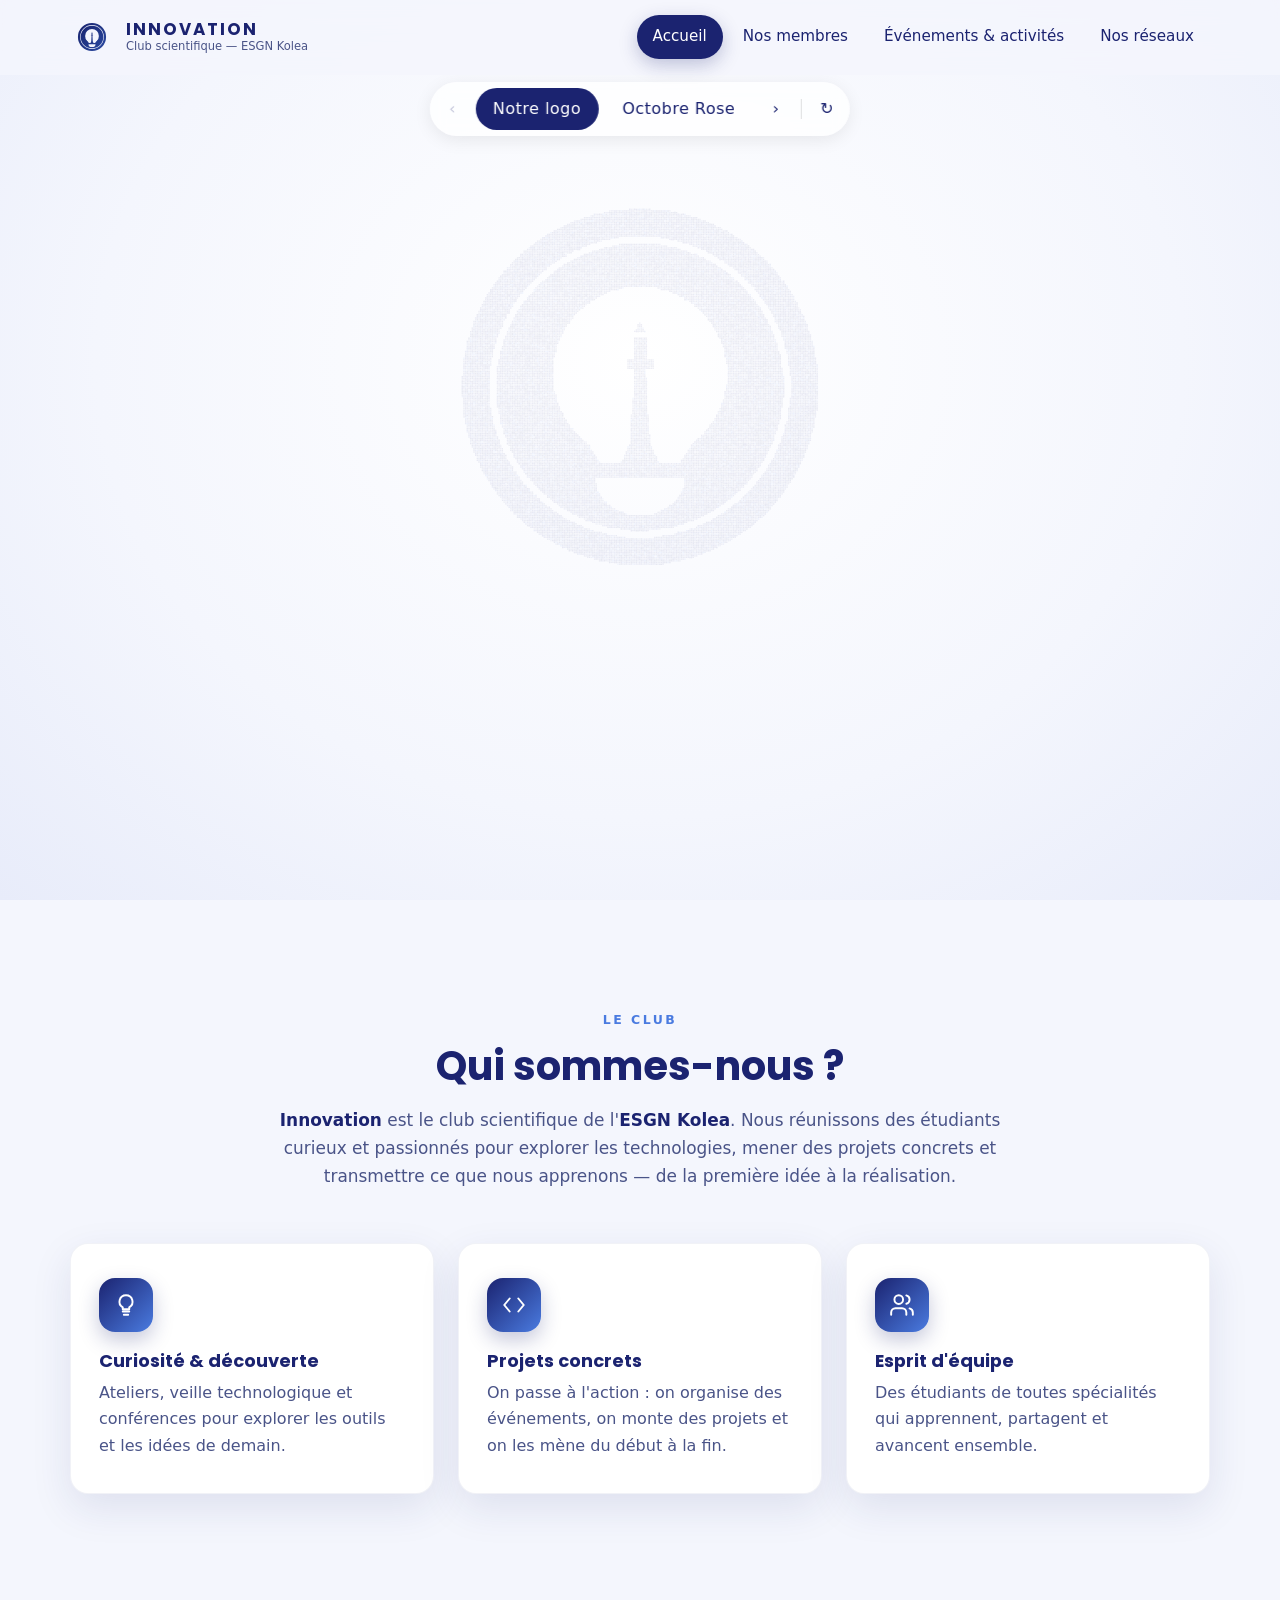
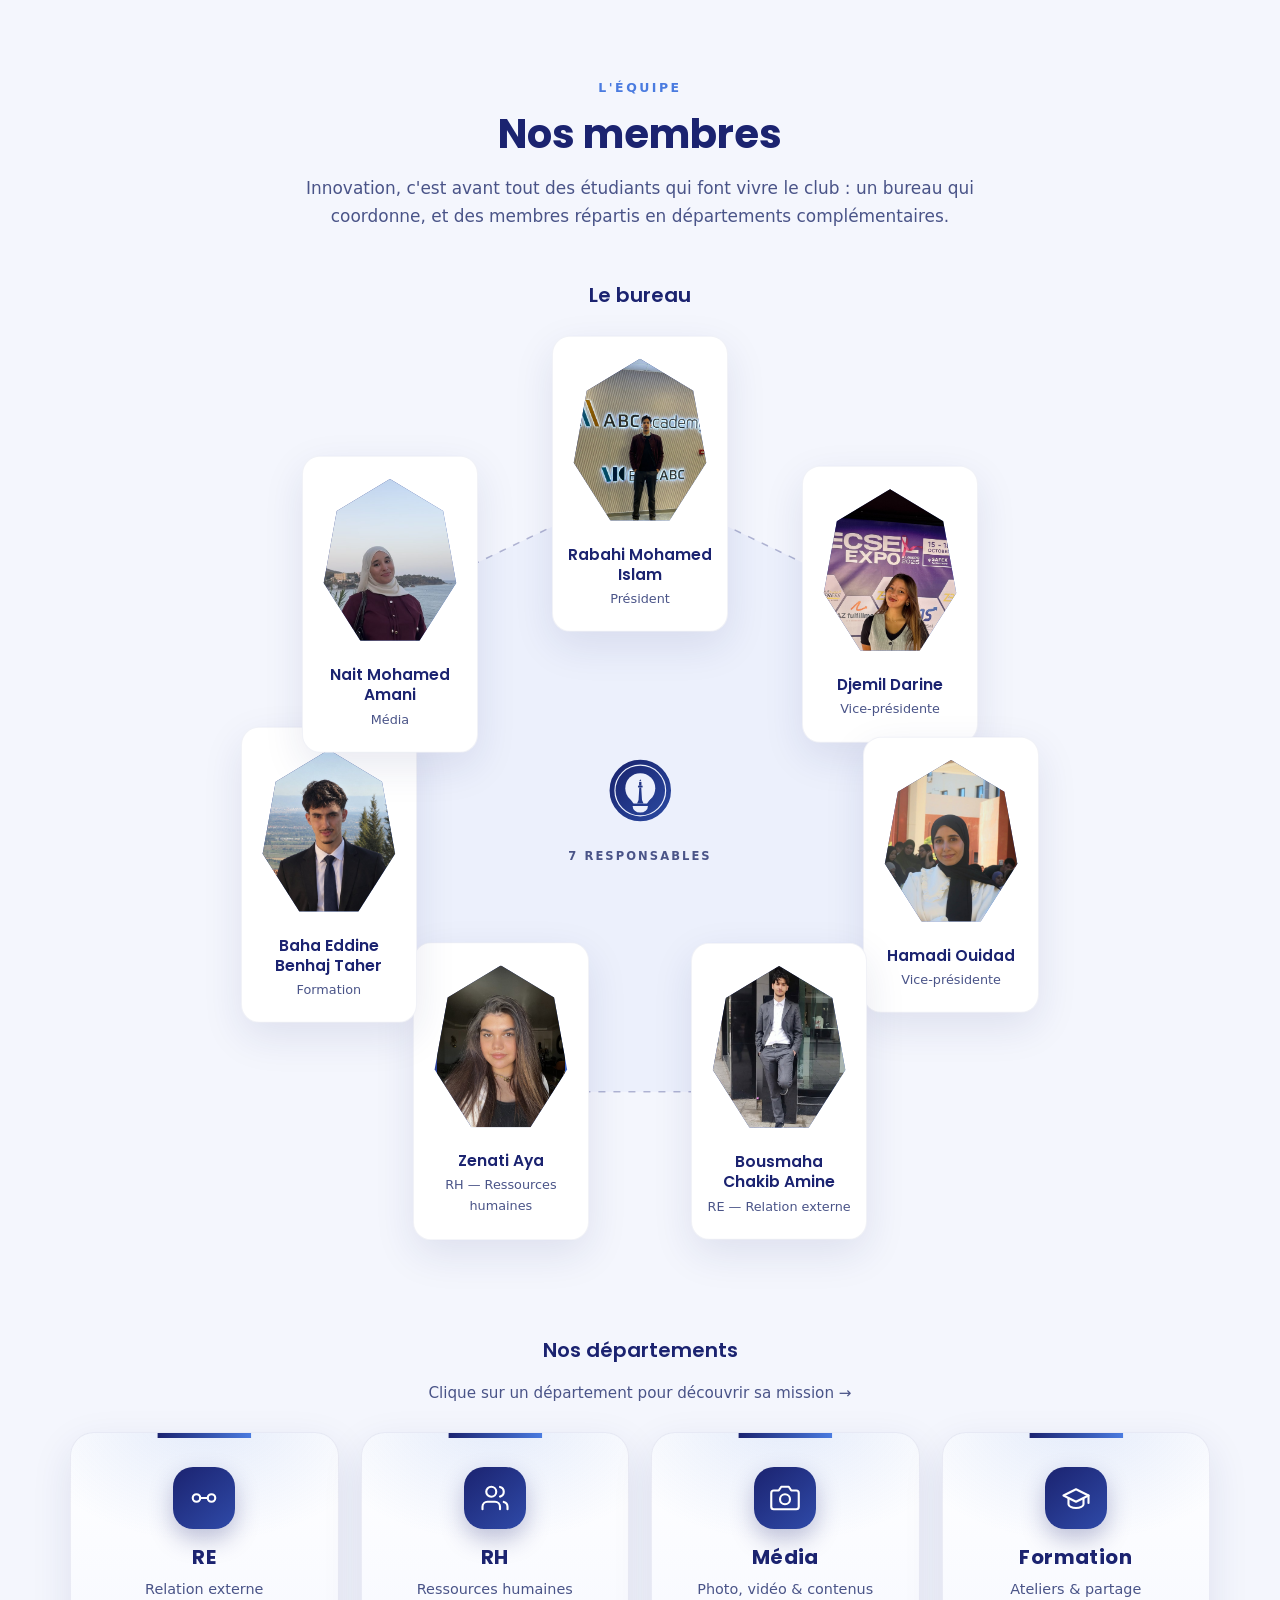
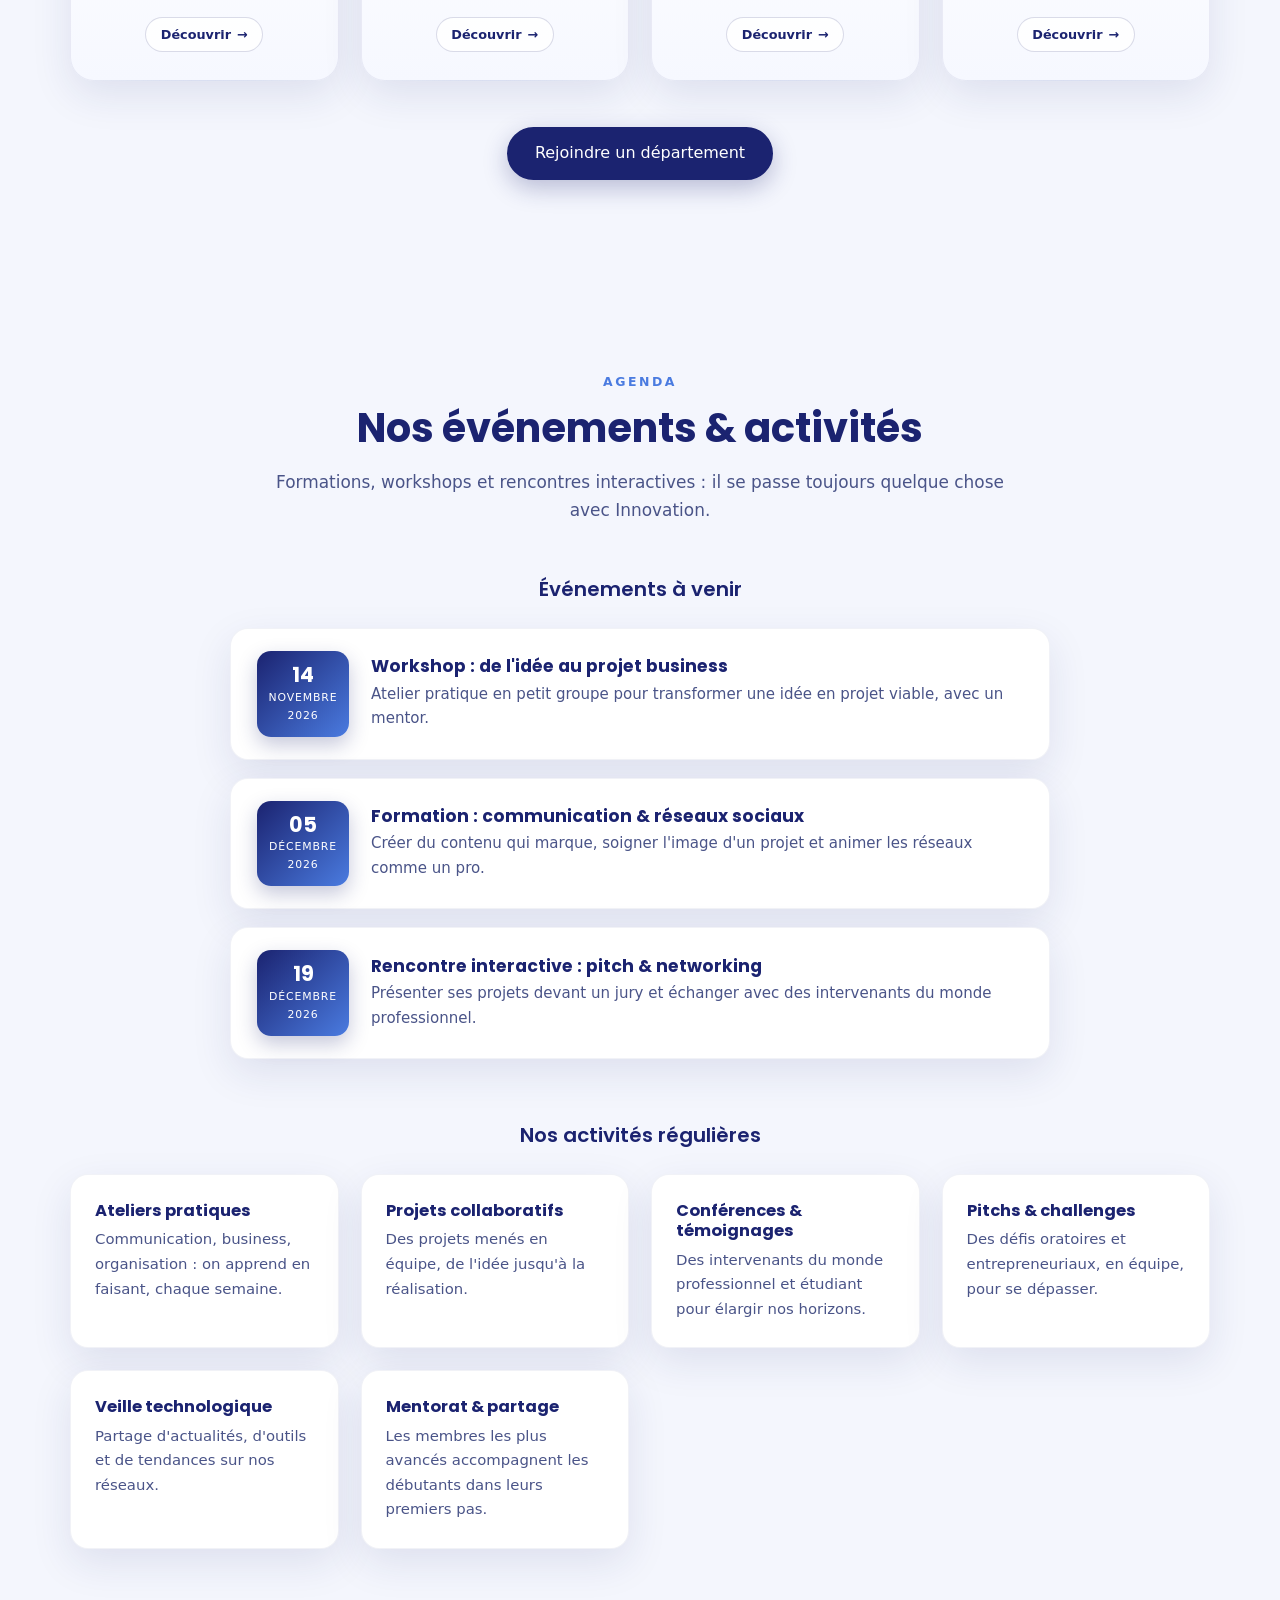
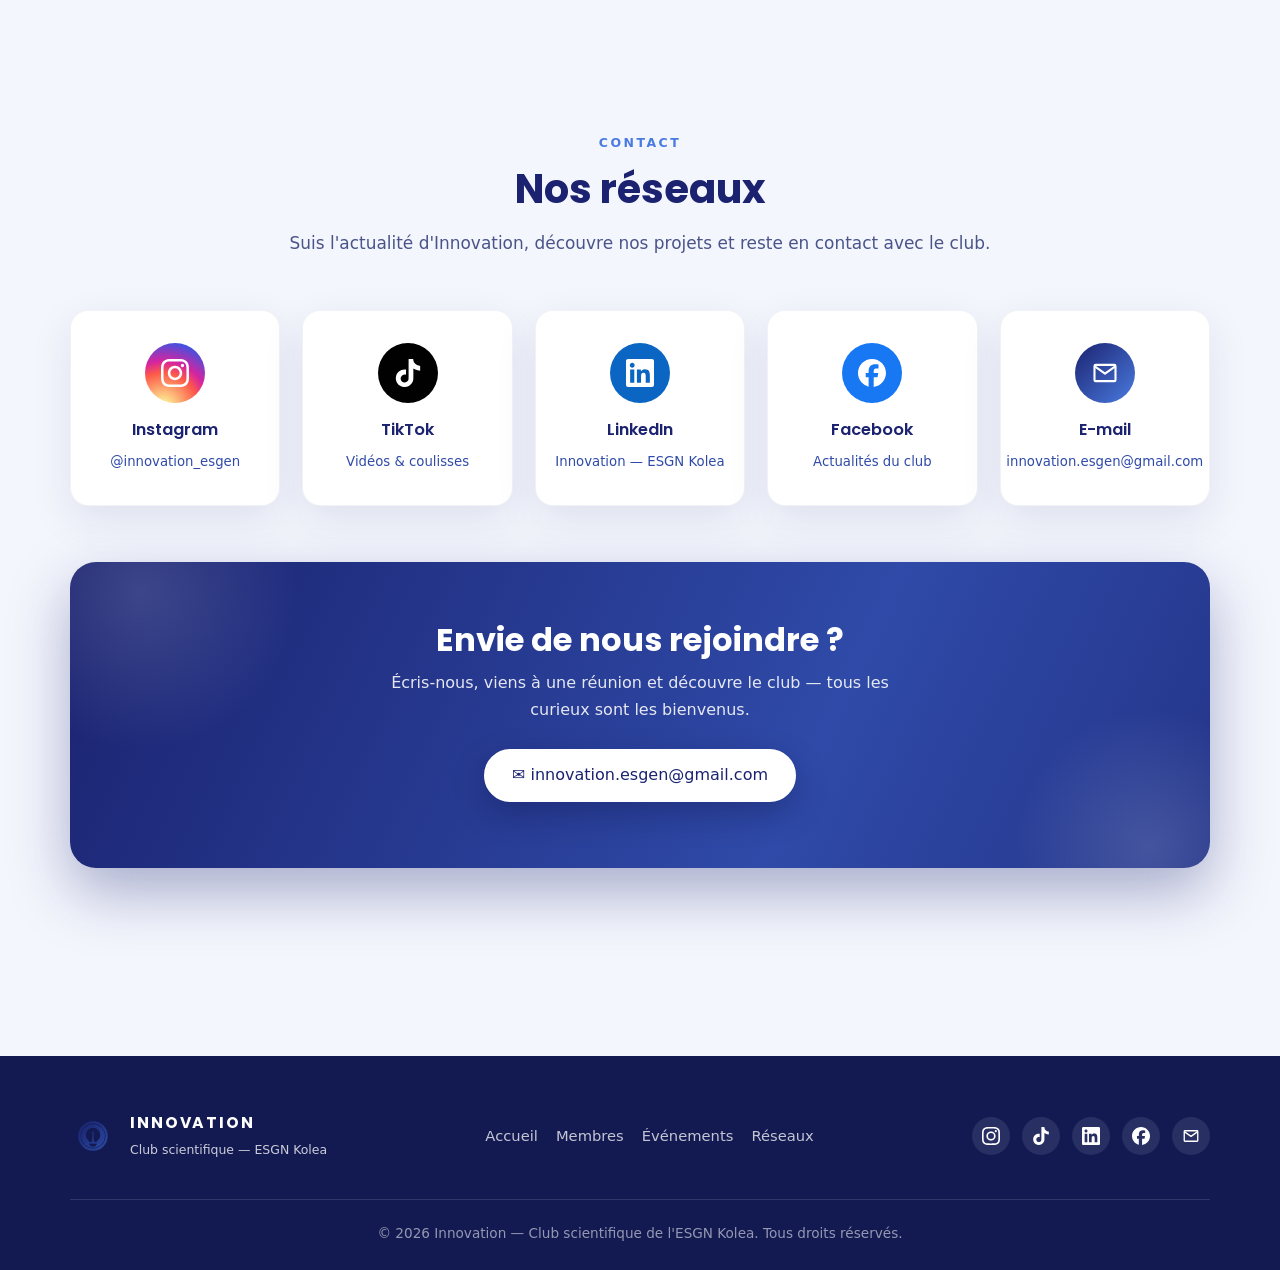
==== index.html @ 4a51b6da "Add per-department galleries with lightbox, redesign dept cards, fix RH/media photo crops and rename" ====
<!DOCTYPE html>
<html lang="fr">
<head>
  <meta charset="utf-8">
  <meta name="viewport" content="width=device-width, initial-scale=1">
  <title>Innovation — Club scientifique de l'ESGN Kolea</title>
  <meta name="description" content="Innovation, le club scientifique de l'ESGN Kolea : nos membres, nos événements, nos activités et tous nos réseaux.">
  <meta name="theme-color" content="#1b2370">
  <meta property="og:title" content="Innovation — Club scientifique de l'ESGN Kolea">
  <meta property="og:description" content="Imaginer, prototyper, innover : rejoins le club scientifique de l'ESGN Kolea.">
  <meta property="og:type" content="website">
  <link rel="icon" type="image/svg+xml" href="favicon.svg">
  <link rel="preconnect" href="https://fonts.googleapis.com">
  <link rel="preconnect" href="https://fonts.gstatic.com" crossorigin>
  <link href="https://fonts.googleapis.com/css2?family=Poppins:wght@500;600;700&display=swap" rel="stylesheet">
  <link rel="stylesheet" href="styles.css">
  <noscript><style>.reveal { opacity: 1 !important; transform: none !important; }</style></noscript>

  <!-- ============================================================
       BANNIÈRE HÉROS — version améliorée (hero-logo-particles (1).html)
       interactive : nom du club, navigation entre les logos,
       scène « Octobre Rose », bouton « Rejoindre le club » → #reseaux
       ============================================================ -->
  <style>
  :root { --accent:#1b2370; --bg:#f4f6fd; }
    * { box-sizing: border-box; margin: 0; }
    html, body { height: 100%; background: var(--bg); font-family: system-ui, -apple-system, "Segoe UI", sans-serif; }
    .hero { position: relative; width: 100%; height: 100vh; min-height: 560px; overflow: hidden; --accent:#1b2370; }
    .hero.rose { --accent:#e0307f; }

    /* Fonds : bleu, puis vague rose qui s'étend depuis le logo */
    .bg { position: absolute; inset: 0; }
    .bg-a { background: radial-gradient(ellipse at 50% 40%, #ffffff 0%, #f4f6fd 60%, #e8ecfa 100%); }
    .bg-b { background: radial-gradient(ellipse at 50% 40%, #ffffff 0%, #fff0f6 55%, #ffd6e8 100%);
            clip-path: circle(0% at 50% 40%); transition: clip-path 1.6s cubic-bezier(.65,0,.35,1) .15s; }
    .hero.rose .bg-b { clip-path: circle(150% at 50% 40%); }

    canvas { position: absolute; inset: 0; width: 100%; height: 100%; cursor: pointer; touch-action: manipulation; z-index: 1; }

    /* Navigation */
    .nav { position: absolute; top: 16px; left: 50%; transform: translateX(-50%); z-index: 3; display: flex; align-items: center; gap: 6px;
           padding: 6px; border-radius: 999px; background: rgba(255,255,255,.72); backdrop-filter: blur(8px);
           box-shadow: 0 4px 18px rgba(0,0,0,.08); white-space: nowrap; }
    .nav button { font: inherit; cursor: pointer; border: 0; background: transparent; color: var(--accent); border-radius: 999px;
                  transition: background .3s, color .3s, opacity .3s, transform .2s; }
    .arrow { width: 34px; height: 34px; font-size: 1.3rem; line-height: 1; }
    .arrow:hover:not(:disabled) { background: rgba(0,0,0,.06); }
    .arrow:disabled { opacity: .25; cursor: default; }
    .tab { padding: .5em 1.1em; font-size: .85rem; letter-spacing: .03em; }
    .tab.active { background: var(--accent); color: #fff; }
    .sep { width: 1px; height: 20px; background: rgba(0,0,0,.12); margin: 0 2px; }

    /* Textes */
    .content { position: absolute; left: 0; right: 0; bottom: 5vh; text-align: center; padding: 0 20px; z-index: 2;
               pointer-events: none; opacity: 0; transform: translateY(14px); transition: opacity 1s ease, transform 1s ease; }
    .content.show { opacity: 1; transform: none; }
    .content.show .actions { pointer-events: auto; }
    h1 { color: var(--accent); font-size: clamp(1.4rem, 3.4vw, 2.6rem); letter-spacing: .14em; text-transform: uppercase; }
    .content p { color: #4a5488; margin-top: .5em; font-size: clamp(.9rem, 1.4vw, 1.1rem); }
    .actions { margin-top: 1.2em; display: flex; gap: 12px; justify-content: center; flex-wrap: wrap; }
    .btn { font: inherit; cursor: pointer; border-radius: 999px; padding: .7em 1.6em; border: 2px solid var(--accent); transition: .2s; }
    .primary { background: var(--accent); color: #fff; box-shadow: 0 6px 20px rgba(27,35,112,.25); }
    .primary:hover { background: #2f4aa8; border-color: #2f4aa8; transform: translateY(-1px); }

    /* Mots « Octobre Rose » : chaque lettre monte, ligne après ligne */
    .words { position: absolute; left: 0; right: 0; bottom: 5vh; z-index: 2; text-align: center; pointer-events: none; }
    .line { overflow: hidden; padding: .04em .1em .14em; font-weight: 800; text-transform: uppercase; letter-spacing: .08em;
            line-height: 1.1; font-size: clamp(1.25rem, 3.6vw, 2.3rem); }
    .l0 { color: #f0509a; } .l1 { color: #e0307f; }
    .l2 { color: #b81e68; font-size: clamp(1.5rem, 4.6vw, 3rem); }
    .ch { display: inline-block; opacity: 0; transform: translateY(120%) rotate(10deg); will-change: transform; }
    .line.on .ch { animation: rise .85s cubic-bezier(.2,.9,.25,1) forwards; animation-delay: calc(var(--i) * 42ms); }
    @keyframes rise { 0% { opacity: 0; transform: translateY(120%) rotate(10deg); }
                      60% { opacity: 1; }
                      100% { opacity: 1; transform: none; } }
  </style>
</head>
<body>

  <!-- ===== Symbole du logo du club (anneau + ampoule), réutilisé dans tout le site ===== -->
  <svg class="svg-defs" aria-hidden="true" focusable="false">
    <defs>
      <linearGradient id="innovGrad" x1="60" y1="60" x2="440" y2="440" gradientUnits="userSpaceOnUse">
        <stop offset="0" stop-color="#161d66"/>
        <stop offset="1" stop-color="#2d4fa8"/>
      </linearGradient>
      <mask id="innovBulbMask">
        <rect x="0" y="0" width="500" height="500" fill="#fff"/>
        <circle cx="250" cy="238" r="78" fill="#000"/>
        <path d="M180 265 L320 265 L284 320 L216 320 Z" fill="#000"/>
        <path d="M290 331 A40 34 0 0 1 210 331 Z" fill="#000"/>
      </mask>
      <symbol id="innovLogo" viewBox="0 0 500 500">
        <circle cx="250" cy="250" r="147.5" fill="none" stroke="url(#innovGrad)" stroke-width="25"/>
        <circle cx="250" cy="250" r="129" fill="url(#innovGrad)" mask="url(#innovBulbMask)"/>
        <g fill="url(#innovGrad)">
          <path d="M250 191 L245 201 L255 201 Z"/>
          <rect x="244" y="205" width="12" height="20"/>
          <rect x="238" y="225" width="24" height="9"/>
          <path d="M245 234 L255 234 L259 300 L267 318 L233 318 L241 300 Z"/>
          <rect x="208" y="318" width="84" height="12"/>
        </g>
      </symbol>
    </defs>
  </svg>

  <!-- ===== En-tête fixe ===== -->
  <header class="site-header">
    <div class="container header-inner">
      <a class="brand" href="#hero">
        <svg class="brand-logo" viewBox="0 0 500 500" role="img" aria-label="Logo Innovation"><use href="#innovLogo"></use></svg>
        <span class="brand-text">
          <span class="brand-name">Innovation</span>
          <span class="brand-sub">Club scientifique — ESGN Kolea</span>
        </span>
      </a>

      <button class="nav-toggle" type="button" aria-label="Ouvrir le menu" aria-expanded="false" aria-controls="site-nav">
        <span class="nav-toggle-bar"></span>
        <span class="nav-toggle-bar"></span>
        <span class="nav-toggle-bar"></span>
      </button>

      <nav class="site-nav" id="site-nav" aria-label="Navigation principale">
        <ul class="nav-list">
          <li><a class="nav-link active" href="#hero">Accueil</a></li>
          <li><a class="nav-link" href="#membres">Nos membres</a></li>
          <li><a class="nav-link" href="#evenements">Événements &amp; activités</a></li>
          <li><a class="nav-link" href="#reseaux">Nos réseaux</a></li>
        </ul>
      </nav>
    </div>
  </header>

  <main>

    <!-- ============================================================
         BANNIÈRE HÉROS — fichier épinglé conservé tel quel
         ============================================================ -->
    <section class="hero" id="hero">
      <div class="bg bg-a"></div>
      <div class="bg bg-b"></div>
      <canvas id="c"></canvas>

      <nav class="nav">
        <button class="arrow" id="prev" aria-label="Précédent" disabled>‹</button>
        <button class="tab active" data-i="0">Notre logo</button>
        <button class="tab" data-i="1">Octobre Rose</button>
        <button class="arrow" id="next" aria-label="Suivant">›</button>
        <span class="sep"></span>
        <button class="arrow" id="replay" aria-label="Rejouer" title="Rejouer">↻</button>
      </nav>

      <!-- Logo du club : avant le dévoilement -->
      <div class="content" id="pre">
        <p>Survole et clique sur les particules… puis révèle ce qu'elles cachent.</p>
        <div class="actions"><button class="btn primary" id="reveal">✦ Dévoiler le logo</button></div>
      </div>

      <!-- Logo du club : après le dévoilement -->
      <div class="content" id="post">
        <h1>Innovation</h1>
        <p>Le club scientifique de l'ESGN Kolea — imaginer, prototyper, innover.</p>
        <div class="actions"><a class="btn primary" href="#apropos">Découvrez-nous</a></div>
      </div>

      <!-- Octobre Rose -->
      <div class="words" id="words" aria-live="polite"></div>
    </section>

    <!-- ===== PRÉSENTATION ===== -->
    <section id="apropos" class="section about">
      <div class="container">
        <div class="section-head">
          <p class="eyebrow reveal">Le club</p>
          <h2 class="section-title reveal">Qui sommes-nous&nbsp;?</h2>
          <p class="section-lead reveal">
            <strong>Innovation</strong> est le club scientifique de l'<strong>ESGN Kolea</strong>. Nous réunissons
            des étudiants curieux et passionnés pour explorer les technologies, mener des projets concrets et
            transmettre ce que nous apprenons — de la première idée à la réalisation.
          </p>
        </div>

        <div class="values-grid">
          <article class="value-card reveal">
            <span class="value-icon" aria-hidden="true">
              <svg viewBox="0 0 24 24"><path d="M9 18h6M10 21h4M12 3a6 6 0 0 0-3 11.2V16h6v-1.8A6 6 0 0 0 12 3Z"/></svg>
            </span>
            <h3>Curiosité &amp; découverte</h3>
            <p>Ateliers, veille technologique et conférences pour explorer les outils et les idées de demain.</p>
          </article>

          <article class="value-card reveal">
            <span class="value-icon" aria-hidden="true">
              <svg viewBox="0 0 24 24"><path d="m8 6-5 6 5 6M16 6l5 6-5 6"/></svg>
            </span>
            <h3>Projets concrets</h3>
            <p>On passe à l'action : on organise des événements, on monte des projets et on les mène du début à la fin.</p>
          </article>

          <article class="value-card reveal">
            <span class="value-icon" aria-hidden="true">
              <svg viewBox="0 0 24 24"><path d="M16 21v-2a4 4 0 0 0-4-4H6a4 4 0 0 0-4 4v2"/><circle cx="9" cy="7" r="4"/><path d="M22 21v-2a4 4 0 0 0-3-3.87M16 3.13a4 4 0 0 1 0 7.75"/></svg>
            </span>
            <h3>Esprit d'équipe</h3>
            <p>Des étudiants de toutes spécialités qui apprennent, partagent et avancent ensemble.</p>
          </article>
        </div>
      </div>
    </section>

    <!-- ===== NOS MEMBRES ===== -->
    <section id="membres" class="section members">
      <div class="container">
        <div class="section-head">
          <p class="eyebrow reveal">L'équipe</p>
          <h2 class="section-title reveal">Nos membres</h2>
          <p class="section-lead reveal">
            Innovation, c'est avant tout des étudiants qui font vivre le club : un bureau qui coordonne,
            et des membres répartis en départements complémentaires.
          </p>
        </div>

        <h3 class="sub-title reveal">Le bureau</h3>
<div class="bureau-ring reveal">
          <svg class="bureau-lines" viewBox="0 0 100 100" preserveAspectRatio="none" aria-hidden="true">
            <polygon points="50,16 76.6,28.8 83.1,57.6 64.8,80.6 35.2,80.6 16.9,57.6 23.4,28.8"></polygon>
          </svg>
          <div class="bureau-center" aria-hidden="true">
            <svg class="bureau-logo" viewBox="0 0 500 500"><use href="#innovLogo"></use></svg>
            <span>7 responsables</span>
          </div>
<article class="member-card reveal at-vertex" data-member="president" style="--x:0%;--y:-34%">
            <span class="member-photo" aria-hidden="true">
              <img src="photos/president.jpg" alt="" onerror="this.remove()">?
            </span>
            <span class="member-name">Rabahi Mohamed Islam</span>
            <span class="member-role">Président</span>
          </article>
<article class="member-card reveal at-vertex" data-member="vp1" style="--x:26.6%;--y:-21.2%">
            <span class="member-photo" aria-hidden="true">
              <img src="photos/vice-presidente-1.jpg" alt="" onerror="this.remove()">?
            </span>
            <span class="member-name">Djemil Darine</span>
            <span class="member-role">Vice-présidente</span>
          </article>
<article class="member-card reveal at-vertex" data-member="vp2" style="--x:33.1%;--y:7.6%">
            <span class="member-photo" aria-hidden="true">
              <img src="photos/vice-presidente-2.jpg" alt="" onerror="this.remove()">?
            </span>
            <span class="member-name">Hamadi Ouidad</span>
            <span class="member-role">Vice-présidente</span>
          </article>
<article class="member-card reveal at-vertex" data-member="re" style="--x:14.8%;--y:30.6%">
            <span class="member-photo" aria-hidden="true">
              <img src="photos/re.jpg" alt="" onerror="this.remove()">?
            </span>
            <span class="member-name">Bousmaha Chakib Amine</span>
            <span class="member-role">RE — Relation externe</span>
          </article>
<article class="member-card reveal at-vertex" data-member="rh" style="--x:-14.8%;--y:30.6%">
            <span class="member-photo" aria-hidden="true">
              <img src="photos/rh.jpg" alt="" onerror="this.remove()">?
            </span>
            <span class="member-name">Zenati Aya</span>
            <span class="member-role">RH — Ressources humaines</span>
          </article>
<article class="member-card reveal at-vertex" data-member="formation" style="--x:-33.1%;--y:7.6%">
            <span class="member-photo" aria-hidden="true">
              <img src="photos/formation.jpg" alt="" onerror="this.remove()">?
            </span>
            <span class="member-name">Baha Eddine Benhaj Taher</span>
            <span class="member-role">Formation</span>
          </article>
<article class="member-card reveal at-vertex" data-member="media" style="--x:-26.6%;--y:-21.2%">
            <span class="member-photo" aria-hidden="true">
              <img src="photos/media.jpg" alt="" onerror="this.remove()">?
            </span>
            <span class="member-name">Nait Mohamed Amani</span>
            <span class="member-role">Média</span>
          </article>
        </div>

        <h3 class="sub-title sub-title-spaced reveal">Nos départements</h3>
        <p class="dept-hint reveal">Clique sur un département pour découvrir sa mission →</p>
        <div class="dept-grid">
          <button type="button" class="dept-card reveal" data-dept="re" aria-haspopup="dialog">
            <span class="dept-icon" aria-hidden="true">
              <svg viewBox="0 0 24 24"><circle cx="6" cy="12" r="3"/><circle cx="18" cy="12" r="3"/><path d="M9 12h6"/></svg>
            </span>
            <span class="dept-name">RE</span>
            <span class="dept-sub">Relation externe</span>
            <span class="dept-more">Découvrir <span class="dept-arrow">→</span></span>
          </button>
          <button type="button" class="dept-card reveal" data-dept="rh" aria-haspopup="dialog">
            <span class="dept-icon" aria-hidden="true">
              <svg viewBox="0 0 24 24"><path d="M16 21v-2a4 4 0 0 0-4-4H6a4 4 0 0 0-4 4v2"/><circle cx="9" cy="7" r="4"/><path d="M22 21v-2a4 4 0 0 0-3-3.87M16 3.13a4 4 0 0 1 0 7.75"/></svg>
            </span>
            <span class="dept-name">RH</span>
            <span class="dept-sub">Ressources humaines</span>
            <span class="dept-more">Découvrir <span class="dept-arrow">→</span></span>
          </button>
          <button type="button" class="dept-card reveal" data-dept="media" aria-haspopup="dialog">
            <span class="dept-icon" aria-hidden="true">
              <svg viewBox="0 0 24 24"><path d="M23 19a2 2 0 0 1-2 2H3a2 2 0 0 1-2-2V8a2 2 0 0 1 2-2h4l2-3h6l2 3h4a2 2 0 0 1 2 2z"/><circle cx="12" cy="13" r="4"/></svg>
            </span>
            <span class="dept-name">Média</span>
            <span class="dept-sub">Photo, vidéo &amp; contenus</span>
            <span class="dept-more">Découvrir <span class="dept-arrow">→</span></span>
          </button>
          <button type="button" class="dept-card reveal" data-dept="formation" aria-haspopup="dialog">
            <span class="dept-icon" aria-hidden="true">
              <svg viewBox="0 0 24 24"><path d="M22 10 12 5 2 10l10 5 10-5Z"/><path d="M6 12.5V17c0 1.7 2.7 3 6 3s6-1.3 6-3v-4.5"/><path d="M22 10v6"/></svg>
            </span>
            <span class="dept-name">Formation</span>
            <span class="dept-sub">Ateliers &amp; partage</span>
            <span class="dept-more">Découvrir <span class="dept-arrow">→</span></span>
          </button>
        </div>

        <div class="section-cta reveal">
          <a class="btn" href="#reseaux">Rejoindre un département</a>
        </div>
      </div>
    </section>

    <!-- ===== NOS ÉVÉNEMENTS & ACTIVITÉS ===== -->
    <section id="evenements" class="section events">
      <div class="container">
        <div class="section-head">
          <p class="eyebrow reveal">Agenda</p>
          <h2 class="section-title reveal">Nos événements &amp; activités</h2>
          <p class="section-lead reveal">
            Formations, workshops et rencontres interactives : il se passe toujours quelque chose avec Innovation.
          </p>
        </div>

        <h3 class="sub-title reveal">Événements à venir</h3>
        <div class="events-list">
          <article class="event-card reveal">
            <span class="event-date" aria-hidden="true">
              <span class="day">14</span>
              <span class="month">Novembre 2026</span>
            </span>
            <div class="event-body">
              <h4>Workshop : de l'idée au projet business</h4>
              <p>Atelier pratique en petit groupe pour transformer une idée en projet viable, avec un mentor.</p>
            </div>
          </article>

          <article class="event-card reveal">
            <span class="event-date" aria-hidden="true">
              <span class="day">05</span>
              <span class="month">Décembre 2026</span>
            </span>
            <div class="event-body">
              <h4>Formation : communication &amp; réseaux sociaux</h4>
              <p>Créer du contenu qui marque, soigner l'image d'un projet et animer les réseaux comme un pro.</p>
            </div>
          </article>

          <article class="event-card reveal">
            <span class="event-date" aria-hidden="true">
              <span class="day">19</span>
              <span class="month">Décembre 2026</span>
            </span>
            <div class="event-body">
              <h4>Rencontre interactive : pitch &amp; networking</h4>
              <p>Présenter ses projets devant un jury et échanger avec des intervenants du monde professionnel.</p>
            </div>
          </article>
        </div>

        <h3 class="sub-title sub-title-spaced reveal">Nos activités régulières</h3>
        <div class="activities-grid">
          <article class="activity-card reveal">
            <h4>Ateliers pratiques</h4>
            <p>Communication, business, organisation : on apprend en faisant, chaque semaine.</p>
          </article>
          <article class="activity-card reveal">
            <h4>Projets collaboratifs</h4>
            <p>Des projets menés en équipe, de l'idée jusqu'à la réalisation.</p>
          </article>
          <article class="activity-card reveal">
            <h4>Conférences &amp; témoignages</h4>
            <p>Des intervenants du monde professionnel et étudiant pour élargir nos horizons.</p>
          </article>
          <article class="activity-card reveal">
            <h4>Pitchs &amp; challenges</h4>
            <p>Des défis oratoires et entrepreneuriaux, en équipe, pour se dépasser.</p>
          </article>
          <article class="activity-card reveal">
            <h4>Veille technologique</h4>
            <p>Partage d'actualités, d'outils et de tendances sur nos réseaux.</p>
          </article>
          <article class="activity-card reveal">
            <h4>Mentorat &amp; partage</h4>
            <p>Les membres les plus avancés accompagnent les débutants dans leurs premiers pas.</p>
          </article>
        </div>
      </div>
    </section>

    <!-- ===== NOS RÉSEAUX & CONTACT ===== -->
    <section id="reseaux" class="section social">
      <div class="container">
        <div class="section-head">
          <p class="eyebrow reveal">Contact</p>
          <h2 class="section-title reveal">Nos réseaux</h2>
          <p class="section-lead reveal">
            Suis l'actualité d'Innovation, découvre nos projets et reste en contact avec le club.
          </p>
        </div>

        <div class="social-grid">
          <a class="social-card reveal" data-net="instagram" href="https://www.instagram.com/innovation_esgen?utm_source=ig_web_button_share_sheet&amp;xtok=ZDNlZDc0MzIxNw==" target="_blank" rel="noopener">
            <span class="social-icon" aria-hidden="true">
              <svg viewBox="0 0 24 24"><path d="M7.0301.084c-1.2768.0602-2.1487.264-2.911.5634-.7888.3075-1.4575.72-2.1228 1.3877-.6652.6677-1.075 1.3368-1.3802 2.127-.2954.7638-.4956 1.6365-.552 2.914-.0564 1.2775-.0689 1.6882-.0626 4.947.0062 3.2586.0206 3.6671.0825 4.9473.061 1.2765.264 2.1482.5635 2.9107.308.7889.72 1.4573 1.388 2.1228.6679.6655 1.3365 1.0743 2.1285 1.38.7632.295 1.6361.4961 2.9134.552 1.2773.056 1.6884.069 4.9462.0627 3.2578-.0062 3.668-.0207 4.9478-.0814 1.28-.0607 2.147-.2652 2.9098-.5633.7889-.3086 1.4578-.72 2.1228-1.3881.665-.6682 1.0745-1.3378 1.3795-2.1284.2957-.7632.4966-1.636.552-2.9124.056-1.2809.0692-1.6898.063-4.948-.0063-3.2583-.021-3.6668-.0817-4.9465-.0607-1.2797-.264-2.1487-.5633-2.9117-.3084-.7889-.72-1.4568-1.3876-2.1228C21.2982 1.33 20.628.9208 19.8378.6165 19.074.321 18.2017.1197 16.9244.0645 15.6471.0093 15.236-.005 11.977.0014 8.718.0076 8.31.0215 7.0301.0839m.1402 21.6932c-1.17-.0509-1.8053-.2453-2.2287-.408-.5606-.216-.96-.4771-1.3819-.895-.422-.4178-.6811-.8186-.9-1.378-.1644-.4234-.3624-1.058-.4171-2.228-.0595-1.2645-.072-1.6442-.079-4.848-.007-3.2037.0053-3.583.0607-4.848.05-1.169.2456-1.805.408-2.2282.216-.5613.4762-.96.895-1.3816.4188-.4217.8184-.6814 1.3783-.9003.423-.1651 1.0575-.3614 2.227-.4171 1.2655-.06 1.6447-.072 4.848-.079 3.2033-.007 3.5835.005 4.8495.0608 1.169.0508 1.8053.2445 2.228.408.5608.216.96.4754 1.3816.895.4217.4194.6816.8176.9005 1.3787.1653.4217.3617 1.056.4169 2.2263.0602 1.2655.0739 1.645.0796 4.848.0058 3.203-.0055 3.5834-.061 4.848-.051 1.17-.245 1.8055-.408 2.2294-.216.5604-.4763.96-.8954 1.3814-.419.4215-.8181.6811-1.3783.9-.4224.1649-1.0577.3617-2.2262.4174-1.2656.0595-1.6448.072-4.8493.079-3.2045.007-3.5825-.006-4.848-.0608M16.953 5.5864A1.44 1.44 0 1 0 18.39 4.144a1.44 1.44 0 0 0-1.437 1.4424M5.8385 12.012c.0067 3.4032 2.7706 6.1557 6.173 6.1493 3.4026-.0065 6.157-2.7701 6.1506-6.1733-.0065-3.4032-2.771-6.1565-6.174-6.1498-3.403.0067-6.156 2.771-6.1496 6.1738M8 12.0077a4 4 0 1 1 4.008 3.9921A3.9996 3.9996 0 0 1 8 12.0077"/></svg>
            </span>
            <span class="social-name">Instagram</span>
            <span class="social-handle">@innovation_esgen</span>
          </a>

          <a class="social-card reveal" data-net="tiktok" href="https://tr.ee/gFZuo5_AW-" target="_blank" rel="noopener">
            <span class="social-icon" aria-hidden="true">
              <svg viewBox="0 0 24 24"><path d="M12.525.02c1.31-.02 2.61-.01 3.91-.02.08 1.53.63 3.09 1.75 4.17 1.12 1.11 2.7 1.62 4.24 1.79v4.03c-1.44-.05-2.89-.35-4.2-.97-.57-.26-1.1-.59-1.62-.93-.01 2.92.01 5.84-.02 8.75-.08 1.4-.54 2.79-1.35 3.94-1.31 1.92-3.58 3.17-5.91 3.21-1.43.08-2.86-.31-4.08-1.03-2.02-1.19-3.44-3.37-3.65-5.71-.02-.5-.03-1-.01-1.49.18-1.9 1.12-3.72 2.58-4.96 1.66-1.44 3.98-2.13 6.15-1.72.02 1.48-.04 2.96-.04 4.44-.99-.32-2.15-.23-3.02.37-.63.41-1.11 1.04-1.36 1.75-.21.51-.15 1.07-.14 1.61.24 1.64 1.82 3.02 3.5 2.87 1.12-.01 2.19-.66 2.77-1.61.19-.33.4-.67.41-1.06.1-1.79.06-3.57.07-5.36.01-4.03-.01-8.05.02-12.07z"/></svg>
            </span>
            <span class="social-name">TikTok</span>
            <span class="social-handle">Vidéos &amp; coulisses</span>
          </a>

          <a class="social-card reveal" data-net="linkedin" href="https://tr.ee/UNU7sfiDE3" target="_blank" rel="noopener">
            <span class="social-icon" aria-hidden="true">
              <svg viewBox="0 0 24 24"><path d="M20.447 20.452h-3.554v-5.569c0-1.328-.027-3.037-1.852-3.037-1.853 0-2.136 1.445-2.136 2.939v5.667H9.351V9h3.414v1.561h.046c.477-.9 1.637-1.85 3.37-1.85 3.601 0 4.267 2.37 4.267 5.455v6.286zM5.337 7.433c-1.144 0-2.063-.926-2.063-2.065 0-1.138.92-2.063 2.063-2.063 1.14 0 2.064.925 2.064 2.063 0 1.139-.925 2.065-2.064 2.065zm1.782 13.019H3.555V9h3.564v11.452zM22.225 0H1.771C.792 0 0 .774 0 1.729v20.542C0 23.227.792 24 1.771 24h20.451C23.2 24 24 23.227 24 22.271V1.729C24 .774 23.2 0 22.222 0h.003z"/></svg>
            </span>
            <span class="social-name">LinkedIn</span>
            <span class="social-handle">Innovation — ESGN Kolea</span>
          </a>

          <a class="social-card reveal" data-net="facebook" href="https://tr.ee/ztxpto45_M" target="_blank" rel="noopener">
            <span class="social-icon" aria-hidden="true">
              <svg viewBox="0 0 24 24"><path d="M9.101 23.691v-7.98H6.627v-3.667h2.474v-1.58c0-4.085 1.848-5.978 5.858-5.978.401 0 .955.042 1.468.103a8.68 8.68 0 0 1 1.141.195v3.325a8.623 8.623 0 0 0-.653-.036 26.805 26.805 0 0 0-.733-.009c-.707 0-1.259.096-1.675.309a1.686 1.686 0 0 0-.679.622c-.258.42-.374.995-.374 1.752v1.297h3.919l-.386 2.103-.287 1.564h-3.246v8.245C19.396 23.238 24 18.179 24 12.044c0-6.627-5.373-12-12-12s-12 5.373-12 12c0 5.628 3.874 10.35 9.101 11.647Z"/></svg>
            </span>
            <span class="social-name">Facebook</span>
            <span class="social-handle">Actualités du club</span>
          </a>

          <a class="social-card reveal" data-net="mail" href="mailto:innovation.esgen@gmail.com">
            <span class="social-icon" aria-hidden="true">
              <svg viewBox="0 0 24 24"><path d="M4 5h16a1 1 0 0 1 1 1v12a1 1 0 0 1-1 1H4a1 1 0 0 1-1-1V6a1 1 0 0 1 1-1Z"/><path d="m3.5 6.5 8.5 6 8.5-6"/></svg>
            </span>
            <span class="social-name">E-mail</span>
            <span class="social-handle">innovation.esgen@gmail.com</span>
          </a>
        </div>

        <div class="social-cta reveal">
          <h3>Envie de nous rejoindre&nbsp;?</h3>
          <p>Écris-nous, viens à une réunion et découvre le club — tous les curieux sont les bienvenus.</p>
          <a class="btn btn-light" href="mailto:innovation.esgen@gmail.com">✉ innovation.esgen@gmail.com</a>
        </div>
      </div>
    </section>

  </main>

  <!-- ===== Pied de page ===== -->
  <footer class="site-footer">
    <div class="container footer-inner">
      <div class="footer-brand">
        <svg class="footer-logo" viewBox="0 0 500 500" role="img" aria-label="Logo Innovation"><use href="#innovLogo"></use></svg>
        <div>
          <strong>Innovation</strong>
          <span>Club scientifique — ESGN Kolea</span>
        </div>
      </div>
      <nav class="footer-nav" aria-label="Liens du pied de page">
        <a href="#hero">Accueil</a>
        <a href="#membres">Membres</a>
        <a href="#evenements">Événements</a>
        <a href="#reseaux">Réseaux</a>
      </nav>
      <div class="footer-social">
        <a href="https://www.instagram.com/innovation_esgen?utm_source=ig_web_button_share_sheet&amp;xtok=ZDNlZDc0MzIxNw==" target="_blank" rel="noopener" aria-label="Instagram">
          <svg viewBox="0 0 24 24"><path d="M7.0301.084c-1.2768.0602-2.1487.264-2.911.5634-.7888.3075-1.4575.72-2.1228 1.3877-.6652.6677-1.075 1.3368-1.3802 2.127-.2954.7638-.4956 1.6365-.552 2.914-.0564 1.2775-.0689 1.6882-.0626 4.947.0062 3.2586.0206 3.6671.0825 4.9473.061 1.2765.264 2.1482.5635 2.9107.308.7889.72 1.4573 1.388 2.1228.6679.6655 1.3365 1.0743 2.1285 1.38.7632.295 1.6361.4961 2.9134.552 1.2773.056 1.6884.069 4.9462.0627 3.2578-.0062 3.668-.0207 4.9478-.0814 1.28-.0607 2.147-.2652 2.9098-.5633.7889-.3086 1.4578-.72 2.1228-1.3881.665-.6682 1.0745-1.3378 1.3795-2.1284.2957-.7632.4966-1.636.552-2.9124.056-1.2809.0692-1.6898.063-4.948-.0063-3.2583-.021-3.6668-.0817-4.9465-.0607-1.2797-.264-2.1487-.5633-2.9117-.3084-.7889-.72-1.4568-1.3876-2.1228C21.2982 1.33 20.628.9208 19.8378.6165 19.074.321 18.2017.1197 16.9244.0645 15.6471.0093 15.236-.005 11.977.0014 8.718.0076 8.31.0215 7.0301.0839m.1402 21.6932c-1.17-.0509-1.8053-.2453-2.2287-.408-.5606-.216-.96-.4771-1.3819-.895-.422-.4178-.6811-.8186-.9-1.378-.1644-.4234-.3624-1.058-.4171-2.228-.0595-1.2645-.072-1.6442-.079-4.848-.007-3.2037.0053-3.583.0607-4.848.05-1.169.2456-1.805.408-2.2282.216-.5613.4762-.96.895-1.3816.4188-.4217.8184-.6814 1.3783-.9003.423-.1651 1.0575-.3614 2.227-.4171 1.2655-.06 1.6447-.072 4.848-.079 3.2033-.007 3.5835.005 4.8495.0608 1.169.0508 1.8053.2445 2.228.408.5608.216.96.4754 1.3816.895.4217.4194.6816.8176.9005 1.3787.1653.4217.3617 1.056.4169 2.2263.0602 1.2655.0739 1.645.0796 4.848.0058 3.203-.0055 3.5834-.061 4.848-.051 1.17-.245 1.8055-.408 2.2294-.216.5604-.4763.96-.8954 1.3814-.419.4215-.8181.6811-1.3783.9-.4224.1649-1.0577.3617-2.2262.4174-1.2656.0595-1.6448.072-4.8493.079-3.2045.007-3.5825-.006-4.848-.0608M16.953 5.5864A1.44 1.44 0 1 0 18.39 4.144a1.44 1.44 0 0 0-1.437 1.4424M5.8385 12.012c.0067 3.4032 2.7706 6.1557 6.173 6.1493 3.4026-.0065 6.157-2.7701 6.1506-6.1733-.0065-3.4032-2.771-6.1565-6.174-6.1498-3.403.0067-6.156 2.771-6.1496 6.1738M8 12.0077a4 4 0 1 1 4.008 3.9921A3.9996 3.9996 0 0 1 8 12.0077"/></svg>
        </a>
        <a href="https://tr.ee/gFZuo5_AW-" target="_blank" rel="noopener" aria-label="TikTok">
          <svg viewBox="0 0 24 24"><path d="M12.525.02c1.31-.02 2.61-.01 3.91-.02.08 1.53.63 3.09 1.75 4.17 1.12 1.11 2.7 1.62 4.24 1.79v4.03c-1.44-.05-2.89-.35-4.2-.97-.57-.26-1.1-.59-1.62-.93-.01 2.92.01 5.84-.02 8.75-.08 1.4-.54 2.79-1.35 3.94-1.31 1.92-3.58 3.17-5.91 3.21-1.43.08-2.86-.31-4.08-1.03-2.02-1.19-3.44-3.37-3.65-5.71-.02-.5-.03-1-.01-1.49.18-1.9 1.12-3.72 2.58-4.96 1.66-1.44 3.98-2.13 6.15-1.72.02 1.48-.04 2.96-.04 4.44-.99-.32-2.15-.23-3.02.37-.63.41-1.11 1.04-1.36 1.75-.21.51-.15 1.07-.14 1.61.24 1.64 1.82 3.02 3.5 2.87 1.12-.01 2.19-.66 2.77-1.61.19-.33.4-.67.41-1.06.1-1.79.06-3.57.07-5.36.01-4.03-.01-8.05.02-12.07z"/></svg>
        </a>
        <a href="https://tr.ee/UNU7sfiDE3" target="_blank" rel="noopener" aria-label="LinkedIn">
          <svg viewBox="0 0 24 24"><path d="M20.447 20.452h-3.554v-5.569c0-1.328-.027-3.037-1.852-3.037-1.853 0-2.136 1.445-2.136 2.939v5.667H9.351V9h3.414v1.561h.046c.477-.9 1.637-1.85 3.37-1.85 3.601 0 4.267 2.37 4.267 5.455v6.286zM5.337 7.433c-1.144 0-2.063-.926-2.063-2.065 0-1.138.92-2.063 2.063-2.063 1.14 0 2.064.925 2.064 2.063 0 1.139-.925 2.065-2.064 2.065zm1.782 13.019H3.555V9h3.564v11.452zM22.225 0H1.771C.792 0 0 .774 0 1.729v20.542C0 23.227.792 24 1.771 24h20.451C23.2 24 24 23.227 24 22.271V1.729C24 .774 23.2 0 22.222 0h.003z"/></svg>
        </a>
        <a href="https://tr.ee/ztxpto45_M" target="_blank" rel="noopener" aria-label="Facebook">
          <svg viewBox="0 0 24 24"><path d="M9.101 23.691v-7.98H6.627v-3.667h2.474v-1.58c0-4.085 1.848-5.978 5.858-5.978.401 0 .955.042 1.468.103a8.68 8.68 0 0 1 1.141.195v3.325a8.623 8.623 0 0 0-.653-.036 26.805 26.805 0 0 0-.733-.009c-.707 0-1.259.096-1.675.309a1.686 1.686 0 0 0-.679.622c-.258.42-.374.995-.374 1.752v1.297h3.919l-.386 2.103-.287 1.564h-3.246v8.245C19.396 23.238 24 18.179 24 12.044c0-6.627-5.373-12-12-12s-12 5.373-12 12c0 5.628 3.874 10.35 9.101 11.647Z"/></svg>
        </a>
        <a href="mailto:innovation.esgen@gmail.com" aria-label="E-mail">
          <svg viewBox="0 0 24 24" class="mail-icon"><path d="M4 5h16a1 1 0 0 1 1 1v12a1 1 0 0 1-1 1H4a1 1 0 0 1-1-1V6a1 1 0 0 1 1-1Z"/><path d="m3.5 6.5 8.5 6 8.5-6"/></svg>
        </a>
      </div>
    </div>
    <div class="container footer-bottom">
      <p>© <span id="year">2026</span> Innovation — Club scientifique de l'ESGN Kolea. Tous droits réservés.</p>
    </div>
  </footer>

  <!-- ===== Panneau des départements : la photo glisse de la gauche, le texte apparaît à droite ===== -->
  <div class="dept-overlay" id="deptOverlay" hidden>
    <div class="dept-panel" role="dialog" aria-modal="true" aria-labelledby="deptTitle">
      <button type="button" class="dept-close" id="deptClose" aria-label="Fermer">✕</button>
      <div class="dept-photo">
        <!-- 📸 Photo du responsable : photos/re.jpg, photos/rh.jpg, photos/formation.jpg, photos/media.jpg
             (choisie automatiquement selon le département cliqué ; si le fichier manque,
             le bloc logo ci-dessous reste affiché). -->
        <img class="dept-photo-img" id="deptPhotoImg" alt="">
        <div class="dept-photo-placeholder" id="deptPhotoPlaceholder">
          <svg class="dept-photo-logo" viewBox="0 0 500 500" aria-hidden="true"><use href="#innovLogo"></use></svg>
          <span class="dept-photo-label" id="deptPhotoLabel">RE</span>
          <span class="dept-photo-caption">Photo du responsable</span>
        </div>
      </div>
      <div class="dept-info">
        <p class="eyebrow">Département</p>
        <h3 id="deptTitle">RE — Relation externe</h3>
        <p class="dept-resp">Responsable&nbsp;: <strong id="deptResp">À compléter</strong></p>
        <p class="dept-desc" id="deptDesc"></p>
        <a class="btn" href="#reseaux" id="deptJoin">Rejoindre ce département</a>
      </div>

      <!-- Galerie du département : photos & vidéos ajoutées par le chef du département
           (fichiers déposés dans gallery/<département>/ puis listés dans script.js) -->
      <section class="dept-gallery" id="deptGallery" aria-label="Galerie du département">
        <div class="dept-gallery-head">
          <h4>Galerie — <span id="galleryDeptName">département</span></h4>
          <span class="dept-gallery-tag">Photos &amp; vidéos du club</span>
        </div>
        <div class="gallery-grid" id="galleryGrid"></div>
        <p class="gallery-empty" id="galleryEmpty">La galerie ouvre bientôt — les photos et vidéos arrivent&nbsp;!</p>
      </section>
    </div>
  </div>

  <!-- ===== Visionneuse plein écran de la galerie (photos & vidéos) ===== -->
  <div class="lightbox" id="lightbox" hidden>
    <div class="lightbox-backdrop" id="lightboxBackdrop"></div>
    <figure class="lightbox-stage">
      <div class="lightbox-media" id="lightboxMedia"></div>
      <figcaption class="lightbox-caption">
        <span id="lightboxCaption"></span>
        <span class="lightbox-count" id="lightboxCount"></span>
      </figcaption>
    </figure>
    <button type="button" class="lightbox-btn lightbox-close" id="lightboxClose" aria-label="Fermer">✕</button>
    <button type="button" class="lightbox-btn lightbox-prev" id="lightboxPrev" aria-label="Média précédent">‹</button>
    <button type="button" class="lightbox-btn lightbox-next" id="lightboxNext" aria-label="Média suivant">›</button>
  </div>

  <!-- ============================================================
       Script de la bannière héros — version améliorée
       (hero-logo-particles (1).html) : deux scènes + transition
       ============================================================ -->
  <script>
  /* ============ RÉGLAGES ============ */
  const CONFIG = {
    LOGO_SRC: null,          // chemin du PNG du logo du club (null = logo redessiné en code)
    LOGO_SRC_ROSE: null,     // idem pour le logo Octobre Rose
    WORDS: ['Sensibilisons', 'Parlons-en', 'Dépistons-nous'],
    COLOR_WEIGHTS: [0.40, 0.35, 0.20, 0.05],
    LOGO_SCALE: 0.62,        // taille du logo du club (part de la hauteur)
    LOGO_SCALE_ROSE: 0.5,    // taille du logo rose (plus petit pour laisser la place aux mots)
    STEP_DESKTOP: 1.5,       // densité (plus petit = plus de particules)
    STEP_MOBILE: 2.2,
    PARTICLE_SIZE: 0.78,
    SPRING: 14,
    MOUSE_FORCE: 3500,
    CLICK_FORCE: 700,
    REVEAL_DURATION: 2.4,
    SWITCH_DURATION: 3.6     // durée de la transition entre deux logos
  };
  // 4 couleurs « principales » + 4 couleurs « accent » (ruban)
  const BLUE = ['#1b2370', '#232d85', '#2f4aa8', '#4a7be0'];
  const PALETTES = [
    BLUE.concat(BLUE),
    ['#f0509a', '#f55fa6', '#ff6fb0', '#ff8cc0'].concat(['#f784b8', '#fa9ec9', '#ffb7d6', '#e85a9f'])
  ];

  /* ============ LOGOS : GÉOMÉTRIE (espace 500×500) ============ */
  const N = 500;
  function paintBase(c, fill) {
    c.fillStyle = fill;
    c.beginPath(); c.arc(250, 250, 160, 0, 7); c.fill();
    c.globalCompositeOperation = 'destination-out';
    c.beginPath(); c.arc(250, 250, 135, 0, 7); c.fill();
    c.globalCompositeOperation = 'source-over';
    c.beginPath(); c.arc(250, 250, 129, 0, 7); c.fill();
    c.globalCompositeOperation = 'destination-out';
    c.beginPath(); c.arc(250, 238, 78, 0, 7); c.fill();
    c.beginPath(); c.moveTo(180, 265); c.lineTo(320, 265); c.lineTo(284, 320); c.lineTo(216, 320); c.closePath(); c.fill();
    c.beginPath(); c.ellipse(250, 331, 40, 34, 0, 0, Math.PI); c.closePath(); c.fill();
    c.globalCompositeOperation = 'source-over';
  }
  function paintSymbol(c, fill) {
    c.fillStyle = fill;
    c.beginPath(); c.moveTo(250, 191); c.lineTo(245, 201); c.lineTo(255, 201); c.closePath(); c.fill();
    c.fillRect(244, 205, 12, 20);
    c.fillRect(238, 225, 24, 9);
    c.beginPath(); c.moveTo(245, 234); c.lineTo(255, 234); c.lineTo(259, 300); c.lineTo(267, 318);
    c.lineTo(233, 318); c.lineTo(241, 300); c.closePath(); c.fill();
    c.fillRect(208, 318, 84, 12);
  }
  function paintRibbon(c, fill) {          // ruban rose : boucle en haut à gauche, jambes qui se croisent
    c.strokeStyle = fill; c.lineWidth = 11; c.lineCap = 'round'; c.lineJoin = 'round';
    c.beginPath(); c.moveTo(300, 273);
    c.bezierCurveTo(275, 292, 252, 301, 232, 292);
    c.bezierCurveTo(205, 280, 172, 250, 170, 222);
    c.bezierCurveTo(168, 200, 195, 192, 205, 206);
    c.stroke();
    c.beginPath(); c.moveTo(205, 206);
    c.bezierCurveTo(214, 224, 228, 262, 240, 298);
    c.stroke();
  }

  function vectorLogoData(withRibbon) {
    const mk = () => { const cv = document.createElement('canvas'); cv.width = cv.height = N; return cv.getContext('2d', { willReadFrequently: true }); };
    const b = mk(), s = mk(), r = withRibbon ? mk() : null;
    paintBase(b, '#000'); paintSymbol(s, '#000'); if (r) paintRibbon(r, '#000');
    return { base: b.getImageData(0, 0, N, N).data, sym: s.getImageData(0, 0, N, N).data,
             rib: r ? r.getImageData(0, 0, N, N).data : null, cx: 250, cy: 250, img: null };
  }

  function imageLogoData(src) {
    return new Promise((resolve, reject) => {
      const img = new Image();
      img.onload = () => {
        const cv = document.createElement('canvas'); cv.width = cv.height = N;
        const c = cv.getContext('2d', { willReadFrequently: true });
        c.fillStyle = '#fff'; c.fillRect(0, 0, N, N);
        const k = Math.min(N / img.width, N / img.height);
        c.drawImage(img, (N - img.width * k) / 2, (N - img.height * k) / 2, img.width * k, img.height * k);
        const d = c.getImageData(0, 0, N, N).data;
        let sx = 0, sy = 0, n = 0;
        for (let y = 0; y < N; y++) for (let x = 0; x < N; x++) {
          const i = (y * N + x) * 4, dark = d[i + 1] < 190;   // tout ce qui n'est pas blanc
          if (dark) { sx += x; sy += y; n++; }
          d[i + 3] = dark ? 255 : 0;
        }
        resolve({ base: d, sym: null, rib: null, cx: sx / n, cy: sy / n, img });
      };
      img.onerror = reject; img.src = src;
    });
  }

  function makeSolid(src, px) {            // logo plein du club (fin du dévoilement)
    const cv = document.createElement('canvas'); cv.width = cv.height = Math.round(px);
    const c = cv.getContext('2d');
    if (src.img) { c.drawImage(src.img, 0, 0, px, px); return cv; }
    c.scale(px / N, px / N);
    const g = c.createLinearGradient(60, 60, 440, 440);
    g.addColorStop(0, '#161d66'); g.addColorStop(1, '#2d4fa8');
    paintBase(c, g); paintSymbol(c, g);
    return cv;
  }

  function sampleLogo(src, step) {
    const pts = [], { base, sym, rib, cx, cy } = src;
    for (let y = step / 2; y < N; y += step) {
      for (let x = step / 2; x < N; x += step) {
        const i = ((y | 0) * N + (x | 0)) * 4;
        const dist = Math.hypot(x - cx, y - cy), a = Math.atan2(y - cy, x - cx);
        if (rib && rib[i + 3] > 128) pts.push({ x, y, d: dist, a, g: 3 });
        else if (base[i + 3] > 128) pts.push({ x, y, d: dist, a, g: dist > 132 ? 0 : (!sym && dist < 95 ? 2 : 1) });
        else if (sym && sym[i + 3] > 128) pts.push({ x, y, d: dist, a, g: 2 });
      }
    }
    return pts;
  }

  /* ============ ÉTAT ============ */
  const hero = document.getElementById('hero');
  const canvas = document.getElementById('c');
  const ctx = canvas.getContext('2d');
  const pre = document.getElementById('pre'), post = document.getElementById('post');
  const wordsEl = document.getElementById('words');
  const reduceMotion = matchMedia('(prefers-reduced-motion: reduce)').matches;

  let W, H, dpr, S, OX, OY, LS, CX, CY, solid = null, logos = [];
  let parts = [], buckets = Array.from({ length: 8 }, () => []);
  let time = 0, last = performance.now();
  let state = 'play';                  // play | revealing | revealed | switching
  let sceneIdx = 0, toIdx = 0, revealT = 0, transT = 0, retargeted = false, fromRevealed = false, fuse = 0;
  const mouse = { x: -9999, y: -9999, active: false };

  const clamp01 = v => Math.max(0, Math.min(1, v));
  const smooth = (a, b, v) => { const t = clamp01((v - a) / (b - a)); return t * t * (3 - 2 * t); };
  const hex2rgb = h => [parseInt(h.slice(1, 3), 16), parseInt(h.slice(3, 5), 16), parseInt(h.slice(5, 7), 16)];

  /* Couleurs (mélange bleu → rose pendant la transition) */
  let palFrom, palTo, mix = 1, cols = [];
  function setPalette(idx) { palFrom = palTo = PALETTES[idx].map(hex2rgb); mix = 1; }
  function updateColors() {
    for (let i = 0; i < 8; i++) {
      const a = palFrom[i], b = palTo[i];
      cols[i] = `rgb(${(a[0] + (b[0] - a[0]) * mix) | 0},${(a[1] + (b[1] - a[1]) * mix) | 0},${(a[2] + (b[2] - a[2]) * mix) | 0})`;
    }
  }

  function pickBucket() {
    let r = Math.random(), acc = 0;
    for (let i = 0; i < CONFIG.COLOR_WEIGHTS.length; i++) { acc += CONFIG.COLOR_WEIGHTS[i]; if (r < acc) return i; }
    return 0;
  }

  /* ============ CONSTRUCTION DES PARTICULES ============ */
  function layout(idx) {
    W = canvas.clientWidth; H = canvas.clientHeight;
    const sc = idx === 0 ? CONFIG.LOGO_SCALE : CONFIG.LOGO_SCALE_ROSE, cy = idx === 0 ? 0.43 : 0.37;
    LS = Math.min(W * 0.85, H * sc); S = LS / N;
    OX = W / 2 - LS / 2; OY = H * cy - LS / 2; CX = W / 2; CY = H * cy;
  }

  function targetsFor(idx) {
    layout(idx);
    solid = idx === 0 ? makeSolid(logos[0], LS * dpr) : null;
    const step = W < 700 ? CONFIG.STEP_MOBILE : CONFIG.STEP_DESKTOP;
    const pts = sampleLogo(logos[idx], step), cell = step * S;
    return pts.map(p => {
      let delay;                       // ordre : anneaux → disque → symbole → ruban
      if (p.g === 0) delay = 0.2 + ((p.a + Math.PI) / (2 * Math.PI)) * 1.0;
      else if (p.g === 1) delay = 1.0 + (1 - p.d / 130) * 0.5;
      else if (p.g === 2) delay = 1.9 + Math.max(0, (p.y - 190) / 180) * 0.6;
      else delay = 2.2 + Math.max(0, (p.x - 165) / 140) * 0.6;
      delay += Math.random() * 0.25;
      return { tx: OX + p.x * S, ty: OY + p.y * S, delay,
               b: (p.g === 3 ? 4 : 0) + pickBucket(),
               size: cell * CONFIG.PARTICLE_SIZE * (0.85 + Math.random() * 0.3),
               full: cell * 1.35, rd: (p.d / 165) * 0.9 };
    });
  }

  function build(settled, idx) {
    dpr = Math.min(window.devicePixelRatio || 1, 2);
    canvas.width = canvas.clientWidth * dpr; canvas.height = canvas.clientHeight * dpr;
    ctx.setTransform(dpr, 0, 0, dpr, 0, 0);
    const tg = targetsFor(idx), far = Math.max(W, H);
    parts = []; buckets = Array.from({ length: 8 }, () => []);
    for (const t of tg) {
      const ang = Math.random() * 6.283, rad = far * (0.45 + Math.random() * 0.5);
      const o = {
        x: settled ? t.tx : W / 2 + Math.cos(ang) * rad, y: settled ? t.ty : H / 2 + Math.sin(ang) * rad,
        vx: settled ? 0 : -Math.sin(ang) * 140 * Math.random(), vy: settled ? 0 : Math.cos(ang) * 140 * Math.random(),
        tx: t.tx, ty: t.ty, delay: settled ? 0 : t.delay, b: t.b,
        kf: 0.75 + Math.random() * 0.5, relax: 1, ph: Math.random() * 6.28,
        dx: (Math.random() - .5) * 16, dy: (Math.random() - .5) * 16,
        size: t.size, full: t.full, rd: t.rd
      };
      parts.push(o); buckets[o.b].push(o);
    }
    time = 0;
  }

  /* Réaffecte les mêmes particules vers un autre logo (sans les recréer) */
  function retarget(idx) {
    const tg = targetsFor(idx);
    for (let i = tg.length - 1; i > 0; i--) { const j = (Math.random() * (i + 1)) | 0; [tg[i], tg[j]] = [tg[j], tg[i]]; }
    while (parts.length > tg.length) parts.pop();
    while (parts.length < tg.length) {
      const s = parts[(Math.random() * parts.length) | 0];
      parts.push({ ...s, x: s.x + (Math.random() - .5) * 30, y: s.y + (Math.random() - .5) * 30 });
    }
    buckets = Array.from({ length: 8 }, () => []);
    parts.forEach((p, i) => {
      const t = tg[i];
      Object.assign(p, { tx: t.tx, ty: t.ty, size: t.size, full: t.full, rd: t.rd, b: t.b, delay: 0 });
      p.relax = -t.delay * 0.6 * 0.9;   // plus le délai est grand, plus la particule attend avant de revenir
      buckets[p.b].push(p);
    });
  }

  /* ============ BOUCLE ============ */
  function update(dt) {
    const sw = state === 'switching', revealing = state === 'revealing';
    const k0 = CONFIG.SPRING * (revealing ? 3 : 1);
    let damp = 2 * Math.sqrt(k0) * 0.85;
    if (sw && !retargeted) damp = 1.8;                          // explosion : peu de frein
    const mR = Math.min(W, H) * 0.13, mR2 = mR * mR, mF = CONFIG.MOUSE_FORCE * S;
    const useMouse = mouse.active && state === 'play';
    for (const p of parts) {
      if (!sw && time < p.delay) { p.x += p.dx * dt; p.y += p.dy * dt; continue; }
      if (revealing) p.relax = 1;
      else if (p.relax < 1) p.relax = Math.min(1, p.relax + dt * 0.9);
      const pull = k0 * p.kf * (p.relax > 0 ? p.relax * p.relax : 0);
      let ax = (p.tx - p.x) * pull - p.vx * damp;
      let ay = (p.ty - p.y) * pull - p.vy * damp;
      if (useMouse) {
        const mx = p.x - mouse.x, my = p.y - mouse.y, d2 = mx * mx + my * my;
        if (d2 < mR2 && d2 > 0.01) {
          const d = Math.sqrt(d2), f = Math.pow(1 - d / mR, 2) * mF;
          ax += (mx / d) * f; ay += (my / d) * f;
        }
      }
      p.vx += ax * dt; p.vy += ay * dt;
      p.x += p.vx * dt; p.y += p.vy * dt;
      if (state === 'play' && time > 4) { p.x += Math.sin(time * 1.4 + p.ph) * 0.05; p.y += Math.cos(time * 1.2 + p.ph) * 0.05; }
    }
  }

  function sizeOf(p) {
    let g = 0;
    if (state === 'revealing') g = smooth(0, 1, (revealT - p.rd) / 0.7);
    else if (fuse > 0) g = fuse;
    return p.size + (p.full - p.size) * g;
  }

  function drawParticles(alpha) {
    ctx.globalAlpha = alpha;
    const grow = state === 'revealing' || fuse > 0;
    for (let b = 0; b < 8; b++) {
      const list = buckets[b]; if (!list.length) continue;
      ctx.fillStyle = cols[b]; ctx.beginPath();
      for (const p of list) { const s = grow ? sizeOf(p) : p.size; ctx.rect(p.x - s / 2, p.y - s / 2, s, s); }
      ctx.fill();
    }
    ctx.globalAlpha = 1;
  }

  function ring(t, dur, r0, color) {
    if (t >= dur) return;
    ctx.strokeStyle = color; ctx.lineWidth = 2 + (1 - t / dur) * 4; ctx.globalAlpha = (1 - t / dur) * 0.5;
    ctx.beginPath(); ctx.arc(CX, CY, t * r0, 0, 7); ctx.stroke(); ctx.globalAlpha = 1;
  }

  function draw() {
    ctx.clearRect(0, 0, W, H);
    if (state === 'play') {
      drawParticles(Math.min(1, time / 0.8 + (reduceMotion ? 1 : 0)));
    } else if (state === 'revealing') {
      ring(revealT, 1.8, LS * 0.75, cols[2]);
      ctx.globalAlpha = smooth(0.9, 1.9, revealT);
      ctx.drawImage(solid, OX, OY, LS, LS); ctx.globalAlpha = 1;
      drawParticles(1 - smooth(1.4, 2.1, revealT));
    } else if (state === 'revealed') {
      ctx.drawImage(solid, OX, OY, LS, LS);
    } else {                           // switching
      if (fromRevealed && solid && transT < 0.3) { ctx.globalAlpha = 1 - transT / 0.3; ctx.drawImage(solid, OX, OY, LS, LS); ctx.globalAlpha = 1; }
      if (!retargeted) ring(transT, 1.4, LS * 1.1, cols[2]);
      drawParticles(1);
    }
  }

  function frame(now) {
    const dt = Math.min(0.033, (now - last) / 1000); last = now;
    time += dt;
    if (state === 'revealing') {
      revealT += dt;
      if (revealT >= CONFIG.REVEAL_DURATION) { state = 'revealed'; post.classList.add('show'); updateNav(); }
    } else if (state === 'switching') {
      transT += dt;
      mix = smooth(0.1, 0.95, transT);
      fuse = fromRevealed ? 1 - smooth(0, 0.5, transT) : 0;
      if (!retargeted && transT >= 1.0) { retarget(toIdx); retargeted = true; }
      if (transT >= CONFIG.SWITCH_DURATION) finishSwitch();
    }
    updateColors();
    if (state !== 'revealed') update(dt);
    draw();
    if (state === 'play' && sceneIdx === 0 && time > 3.6 && !pre.classList.contains('show')) pre.classList.add('show');
    requestAnimationFrame(frame);
  }

  /* ============ NAVIGATION ENTRE LES LOGOS ============ */
  const prevBtn = document.getElementById('prev'), nextBtn = document.getElementById('next');
  const tabs = [...document.querySelectorAll('.tab')];
  function updateNav() {
    const busy = state === 'switching' || state === 'revealing';
    prevBtn.disabled = busy || sceneIdx === 0;
    nextBtn.disabled = busy || sceneIdx === logos.length - 1;
    tabs.forEach((t, i) => t.classList.toggle('active', i === (state === 'switching' ? toIdx : sceneIdx)));
  }

  let wordTimers = [];
  function clearWords() { wordTimers.forEach(clearTimeout); wordTimers = []; wordsEl.querySelectorAll('.line').forEach(l => l.classList.remove('on')); }
  function pulse() {                   // petite onde dans le logo à chaque mot
    for (const p of parts) {
      const dx = p.x - CX, dy = p.y - CY, d = Math.hypot(dx, dy) || 1, m = (110 + Math.random() * 110) * S;
      p.vx += (dx / d) * m; p.vy += (dy / d) * m;
    }
  }
  function scheduleWords(startMs) {
    clearWords();
    wordsEl.querySelectorAll('.line').forEach((l, i) =>
      wordTimers.push(setTimeout(() => { l.classList.add('on'); if (state === 'play') pulse(); }, startMs + i * 800)));
  }

  function startSwitch(to) {
    if (state !== 'play' && state !== 'revealed') return;
    if (to === sceneIdx || to < 0 || to >= logos.length) return;
    fromRevealed = state === 'revealed';
    clearWords(); pre.classList.remove('show'); post.classList.remove('show');
    toIdx = to; state = 'switching'; transT = 0; retargeted = false; mouse.active = false;
    palFrom = PALETTES[sceneIdx].map(hex2rgb); palTo = PALETTES[to].map(hex2rgb); mix = 0;
    fuse = fromRevealed ? 1 : 0;
    hero.classList.toggle('rose', to === 1);          // la vague rose se répand
    for (const p of parts) {                          // explosion depuis le centre du logo
      const dx = p.x - CX, dy = p.y - CY, d = Math.hypot(dx, dy) || 1, m = (450 + Math.random() * 850) * S;
      p.vx = (dx / d) * m - (dy / d) * m * 0.4; p.vy = (dy / d) * m + (dx / d) * m * 0.4;
      p.relax = -9; p.delay = 0;
    }
    if (to === 1) scheduleWords(3300);
    updateNav();
  }
  function finishSwitch() {
    sceneIdx = toIdx; state = 'play'; setPalette(sceneIdx); fuse = 0; retargeted = true;
    updateNav();
  }
  const go = d => startSwitch(sceneIdx + d);
  prevBtn.addEventListener('click', () => go(-1));
  nextBtn.addEventListener('click', () => go(1));
  tabs.forEach(t => t.addEventListener('click', () => startSwitch(+t.dataset.i)));
  addEventListener('keydown', e => {
    if (hero.getBoundingClientRect().bottom < 60) return;   // héros hors écran : flèches normales
    if (e.key === 'ArrowRight') go(1); if (e.key === 'ArrowLeft') go(-1);
  });

  /* ============ INTERACTIONS ============ */
  function pos(e) { const r = canvas.getBoundingClientRect(); return { x: e.clientX - r.left, y: e.clientY - r.top }; }
  canvas.addEventListener('pointermove', e => { const p = pos(e); mouse.x = p.x; mouse.y = p.y; mouse.active = true; });
  canvas.addEventListener('pointerleave', () => { mouse.active = false; });
  canvas.addEventListener('pointerdown', e => {
    if (state !== 'play') return;
    const c = pos(e), R = Math.min(W, H) * 0.55, F = CONFIG.CLICK_FORCE * S;
    for (const p of parts) {
      const dx = p.x - c.x, dy = p.y - c.y, d = Math.hypot(dx, dy) || 1;
      if (d < R) {
        const mag = (1 - d / R) * F * (0.6 + Math.random() * 0.8) + 120 * S;
        p.vx += (dx / d) * mag - (dy / d) * mag * 0.35;
        p.vy += (dy / d) * mag + (dx / d) * mag * 0.35;
        p.relax = -0.15 - Math.random() * 0.35;
      }
    }
  });

  document.getElementById('reveal').addEventListener('click', () => {
    if (state !== 'play' || sceneIdx !== 0) return;
    state = 'revealing'; revealT = 0; mouse.active = false;
    pre.classList.remove('show'); updateNav();
  });
  function replay() {
    if (state === 'switching' || state === 'revealing') return;
    clearWords(); state = 'play'; revealT = 0; fuse = 0;
    pre.classList.remove('show'); post.classList.remove('show');
    setPalette(sceneIdx); build(false, sceneIdx);
    if (sceneIdx === 1) scheduleWords(3000);
    updateNav();
  }
  document.getElementById('replay').addEventListener('click', replay);
  addEventListener('resize', () => {
    if (state === 'switching') { sceneIdx = toIdx; state = 'play'; setPalette(sceneIdx); fuse = 0; }
    if (state === 'revealing') { state = 'revealed'; post.classList.add('show'); }
    build(true, sceneIdx); updateNav();
  });

  /* ============ DÉMARRAGE ============ */
  (async function init() {
    // mots, lettre par lettre
    CONFIG.WORDS.forEach((w, li) => {
      const d = document.createElement('div'); d.className = 'line l' + li; d.setAttribute('aria-label', w);
      [...w].forEach((ch, i) => { const s = document.createElement('span'); s.className = 'ch'; s.style.setProperty('--i', i); s.textContent = ch; s.setAttribute('aria-hidden', 'true'); d.appendChild(s); });
      wordsEl.appendChild(d);
    });
    const load = async (src, ribbon) => { try { return src ? await imageLogoData(src) : vectorLogoData(ribbon); }
                                           catch (e) { console.warn('Image introuvable, logo vectoriel utilisé.', e); return vectorLogoData(ribbon); } };
    logos = [await load(CONFIG.LOGO_SRC, false), await load(CONFIG.LOGO_SRC_ROSE, true)];
    setPalette(0); build(reduceMotion, 0); updateNav();
    requestAnimationFrame(t => { last = t; frame(t); });
  })();
  </script>

  <!-- Script du site : menu mobile, lien actif et animations douces -->
  <script src="script.js"></script>
</body>
</html>
---- styles.css ----
/* ============================================================
   INNOVATION — Club scientifique de l'ESGN Kolea
   Feuille de style principale du site
   (Les styles de la bannière héros sont dans index.html, à la
   manière du fichier d'origine ; cette feuille vient AVANT eux,
   donc les règles par classe l'emportent toujours.)
   ============================================================ */

:root {
  --navy: #1b2370;
  --navy-dark: #131a52;
  --blue: #2f4aa8;
  --blue-light: #4a7be0;
  --bg: #f4f6fd;
  --surface: #ffffff;
  --text: #4a5488;
  --radius: 18px;
  --shadow: 0 14px 40px rgba(27, 35, 112, .10);
  --shadow-hover: 0 20px 50px rgba(27, 35, 112, .18);
  --header-h: 74px;
}

/* ---------- Base ---------- */
html {
  scroll-behavior: smooth;
  scroll-padding-top: calc(var(--header-h) + 14px);
}
body {
  color: var(--text);
  line-height: 1.65;
  -webkit-font-smoothing: antialiased;
  overflow-x: hidden;
}
h2, h3, h4 {
  font-family: "Poppins", "Segoe UI", system-ui, sans-serif;
  color: var(--navy);
  line-height: 1.25;
}
strong { color: var(--navy); }
a { color: var(--blue); }

.container {
  width: min(1140px, 92%);
  margin-inline: auto;
}
.svg-defs {
  position: absolute;
  width: 0;
  height: 0;
  overflow: hidden;
}
code {
  font-size: .92em;
  background: rgba(27, 35, 112, .07);
  border-radius: 6px;
  padding: 2px 7px;
}

/* ---------- En-tête ---------- */
.site-header {
  position: fixed;
  top: 0;
  left: 0;
  right: 0;
  z-index: 100;
  background: rgba(244, 246, 253, .82);
  backdrop-filter: blur(14px);
  -webkit-backdrop-filter: blur(14px);
  border-bottom: 1px solid transparent;
  transition: box-shadow .3s, border-color .3s;
}
.site-header.scrolled {
  border-bottom-color: rgba(27, 35, 112, .08);
  box-shadow: 0 8px 28px rgba(27, 35, 112, .07);
}
.header-inner {
  height: var(--header-h);
  display: flex;
  align-items: center;
  justify-content: space-between;
  gap: 18px;
}
.brand {
  display: flex;
  align-items: center;
  gap: 12px;
  text-decoration: none;
  min-width: 0;
}
.brand-logo {
  width: 44px;
  height: 44px;
  flex: none;
}
.brand-name {
  display: block;
  font-family: "Poppins", "Segoe UI", system-ui, sans-serif;
  font-weight: 700;
  font-size: 1.05rem;
  letter-spacing: .12em;
  text-transform: uppercase;
  color: var(--navy);
  line-height: 1.15;
}
.brand-sub {
  display: block;
  font-size: .72rem;
  color: var(--text);
  line-height: 1.3;
}
.nav-list {
  display: flex;
  align-items: center;
  gap: 4px;
  list-style: none;
}
.nav-link {
  display: inline-block;
  text-decoration: none;
  color: var(--navy);
  font-weight: 500;
  font-size: .95rem;
  padding: 9px 16px;
  border-radius: 999px;
  transition: background .2s, color .2s, box-shadow .2s;
}
.nav-link:hover {
  background: rgba(27, 35, 112, .08);
}
.nav-link.active {
  background: var(--navy);
  color: #fff;
  box-shadow: 0 6px 18px rgba(27, 35, 112, .25);
}

/* Bouton burger (mobile) */
.nav-toggle {
  display: none;
  flex-direction: column;
  justify-content: center;
  gap: 5px;
  padding: 10px;
  background: none;
  border: none;
  cursor: pointer;
}
.nav-toggle-bar {
  width: 23px;
  height: 2.5px;
  border-radius: 2px;
  background: var(--navy);
  transition: transform .25s, opacity .25s;
}
.nav-toggle.open .nav-toggle-bar:nth-child(1) { transform: translateY(7.5px) rotate(45deg); }
.nav-toggle.open .nav-toggle-bar:nth-child(2) { opacity: 0; }
.nav-toggle.open .nav-toggle-bar:nth-child(3) { transform: translateY(-7.5px) rotate(-45deg); }

/* ---------- Sections ---------- */
main { position: relative; }
.section { padding: 92px 0; position: relative; }
.section-head {
  max-width: 760px;
  margin: 0 auto 52px;
  text-align: center;
}
.eyebrow {
  font-size: .78rem;
  font-weight: 600;
  letter-spacing: .2em;
  text-transform: uppercase;
  color: var(--blue-light);
  margin-bottom: 10px;
}
.section-title {
  font-size: clamp(1.7rem, 3.4vw, 2.5rem);
  font-weight: 700;
  margin-bottom: 16px;
}
.section-lead {
  font-size: 1.06rem;
}
.sub-title {
  text-align: center;
  font-size: 1.25rem;
  font-weight: 600;
  margin-bottom: 26px;
}
.sub-title-spaced { margin-top: 64px; }
.section-cta {
  margin-top: 46px;
  text-align: center;
}
.edit-note {
  display: inline-block;
  margin-top: 24px;
  font-size: .86rem;
  background: rgba(74, 123, 224, .08);
  border: 1px dashed rgba(27, 35, 112, .3);
  border-radius: 12px;
  padding: 12px 18px;
}

/* Boutons */
.btn {
  display: inline-block;
  font: inherit;
  font-weight: 600;
  text-decoration: none;
  text-align: center;
  cursor: pointer;
  border-radius: 999px;
  padding: .8em 1.9em;
  background: var(--navy);
  color: #fff;
  border: 2px solid var(--navy);
  box-shadow: 0 8px 24px rgba(27, 35, 112, .28);
  transition: background .2s, border-color .2s, transform .2s, box-shadow .2s;
}
.btn:hover {
  background: var(--blue);
  border-color: var(--blue);
  transform: translateY(-2px);
  box-shadow: 0 12px 30px rgba(27, 35, 112, .32);
}
.btn-light {
  background: #fff;
  color: var(--navy);
  border-color: #fff;
  box-shadow: 0 12px 32px rgba(9, 14, 60, .3);
}
.btn-light:hover {
  background: var(--bg);
  border-color: var(--bg);
  color: var(--navy);
}

/* Liens du héros transformés en boutons (« Rejoindre le club ») */
.content .actions a.primary,
.content .actions a.ghost {
  display: inline-block;
  font: inherit;
  text-decoration: none;
  cursor: pointer;
  border-radius: 999px;
  padding: .7em 1.6em;
  border: 2px solid var(--navy);
  transition: .2s;
}

/* ---------- Présentation ---------- */
.about { padding-top: 110px; }
.values-grid {
  display: grid;
  grid-template-columns: repeat(auto-fit, minmax(260px, 1fr));
  gap: 24px;
}
.value-card {
  background: var(--surface);
  border: 1px solid rgba(27, 35, 112, .06);
  border-radius: var(--radius);
  padding: 34px 28px;
  box-shadow: var(--shadow);
  transition: transform .3s, box-shadow .3s;
}
.value-card:hover {
  transform: translateY(-6px);
  box-shadow: var(--shadow-hover);
}
.value-icon {
  display: grid;
  place-items: center;
  width: 54px;
  height: 54px;
  margin-bottom: 18px;
  border-radius: 16px;
  background: linear-gradient(135deg, var(--navy), var(--blue-light));
  color: #fff;
  box-shadow: 0 8px 20px rgba(27, 35, 112, .25);
}
.value-icon svg {
  width: 26px;
  height: 26px;
  fill: none;
  stroke: currentColor;
  stroke-width: 1.8;
  stroke-linecap: round;
  stroke-linejoin: round;
}
.value-card h3 {
  font-size: 1.12rem;
  margin-bottom: 8px;
}

/* ---------- Membres ---------- */
.members-grid {
  display: grid;
  grid-template-columns: repeat(auto-fit, minmax(205px, 1fr));
  gap: 22px;
}
.member-card {
  text-align: center;
  background: var(--surface);
  border: 1px solid rgba(27, 35, 112, .06);
  border-radius: var(--radius);
  padding: 30px 18px;
  box-shadow: var(--shadow);
  transition: transform .3s, box-shadow .3s;
}
.member-card:hover {
  transform: translateY(-6px);
  box-shadow: var(--shadow-hover);
}
.member-avatar {
  display: grid;
  place-items: center;
  width: 72px;
  height: 72px;
  margin: 0 auto 16px;
  border-radius: 50%;
  background: linear-gradient(135deg, var(--navy), var(--blue-light));
  color: #fff;
  font-family: "Poppins", "Segoe UI", system-ui, sans-serif;
  font-weight: 700;
  font-size: 1.6rem;
  overflow: hidden;
}
.member-avatar img {
  width: 100%;
  height: 100%;
  object-fit: cover;
  border-radius: 50%;
}
/* Photo du membre (dossier photos/) — « ? » visible si le fichier manque */
.member-photo {
  position: relative;
  display: grid;
  place-items: center;
  width: 100%;
  max-width: 178px;
  aspect-ratio: 4 / 5;
  margin: 0 auto 16px;
  border-radius: 18px;
  overflow: hidden;
  background: linear-gradient(135deg, var(--navy), var(--blue-light));
  color: #fff;
  font-family: "Poppins", "Segoe UI", system-ui, sans-serif;
  font-weight: 700;
  font-size: 1.7rem;
}
.member-photo img {
  position: absolute;
  inset: 0;
  width: 100%;
  height: 100%;
  object-fit: cover;
  object-position: center 15%;
}
/* Cadrage ajusté photo par photo : la tête du responsable doit être entière */
.member-photo img[src$="rh.jpg"] {
  /* RH : léger dézoom — toute la photo apparaît, cheveux dégagés du cadre */
  object-fit: contain;
  object-position: center top;
}
.member-photo img[src$="media.jpg"] {
  /* Média : recadrage portrait — le visage était trop petit dans la photo entière */
  object-position: center 42%;
  transform: scale(2);
  transform-origin: center 42%;
}
.member-name {
  display: block;
  font-family: "Poppins", "Segoe UI", system-ui, sans-serif;
  font-weight: 600;
  color: var(--navy);
  font-size: 1.02rem;
}
.member-role {
  display: block;
  font-size: .85rem;
  color: var(--text);
  margin-top: 3px;
}
.dept-grid {
  display: grid;
  grid-template-columns: repeat(auto-fit, minmax(215px, 1fr));
  gap: 22px;
}
/* Cartes départements : style « bannière » — liseré dégradé en haut,
   icône en badge, libellé centré, pastille « Découvrir » */
.dept-card {
  position: relative;
  display: flex;
  flex-direction: column;
  align-items: center;
  text-align: center;
  width: 100%;
  font: inherit;
  color: var(--navy);
  cursor: pointer;
  -webkit-appearance: none;
  appearance: none;
  padding: 34px 22px 28px;
  border: 1px solid rgba(27, 35, 112, .07);
  border-radius: 24px;
  overflow: hidden;
  background:
    radial-gradient(120% 90% at 50% -10%, rgba(74, 123, 224, .16), transparent 60%),
    linear-gradient(180deg, #ffffff 0%, #f6f8ff 100%);
  box-shadow: var(--shadow);
  transition: transform .35s cubic-bezier(.2, .9, .3, 1.25), box-shadow .35s, border-color .3s;
}
/* Liseré dégradé en haut (bannière) qui s'étend au survol */
.dept-card::before {
  content: "";
  position: absolute;
  top: 0;
  left: 0;
  right: 0;
  height: 5px;
  background: linear-gradient(90deg, var(--navy), var(--blue-light));
  transform: scaleX(.35);
  transform-origin: center;
  transition: transform .4s ease;
}
/* Halo dégradé au survol */
.dept-card::after {
  content: "";
  position: absolute;
  inset: 0;
  opacity: 0;
  background: linear-gradient(140deg, rgba(74, 123, 224, .14), rgba(27, 35, 112, .05) 55%, transparent);
  transition: opacity .4s ease;
  pointer-events: none;
}
.dept-card:hover,
.dept-card:focus-visible {
  transform: translateY(-8px);
  box-shadow: var(--shadow-hover);
  border-color: rgba(27, 35, 112, .16);
}
.dept-card:hover::before,
.dept-card:focus-visible::before { transform: scaleX(1); }
.dept-card:hover::after { opacity: 1; }
.dept-card:active { transform: translateY(-3px) scale(.99); }
.dept-card > span { position: relative; z-index: 1; }
.dept-icon {
  display: grid;
  place-items: center;
  width: 62px;
  height: 62px;
  margin-bottom: 12px;
  border-radius: 20px;
  background: linear-gradient(140deg, var(--navy), var(--blue));
  box-shadow: 0 10px 24px rgba(27, 35, 112, .28);
  transition: transform .45s cubic-bezier(.34, 1.56, .64, 1);
}
.dept-icon svg {
  width: 30px;
  height: 30px;
  fill: none;
  stroke: #fff;
  stroke-width: 1.7;
  stroke-linecap: round;
  stroke-linejoin: round;
}
.dept-card:hover .dept-icon { transform: translateY(-3px) rotate(-6deg) scale(1.06); }
.dept-name {
  display: block;
  font-family: "Poppins", "Segoe UI", system-ui, sans-serif;
  font-weight: 700;
  font-size: 1.25rem;
  letter-spacing: .02em;
  color: var(--navy);
  margin-bottom: 4px;
  transition: transform .3s ease, color .3s ease;
}
.dept-sub {
  display: block;
  font-size: .9rem;
  color: var(--text);
}
.dept-more {
  display: inline-flex;
  align-items: center;
  gap: 6px;
  margin-top: 16px;
  padding: .45em 1.15em;
  border-radius: 999px;
  border: 1px solid rgba(27, 35, 112, .16);
  background: rgba(255, 255, 255, .85);
  font-size: .8rem;
  font-weight: 600;
  color: var(--navy);
  transition: background .3s, color .3s, border-color .3s;
}
.dept-arrow { display: inline-block; transition: transform .3s ease; }
.dept-card:hover .dept-more {
  background: var(--navy);
  border-color: var(--navy);
  color: #fff;
}
.dept-card:hover .dept-name { color: var(--blue); }
.dept-card:hover .dept-more .dept-arrow { transform: translateX(4px); }
.dept-hint {
  text-align: center;
  font-size: .95rem;
  margin: -8px 0 26px;
}

/* ---------- Événements & activités ---------- */
.events-list {
  display: grid;
  gap: 18px;
  max-width: 820px;
  margin: 0 auto;
}
.event-card {
  display: flex;
  align-items: center;
  gap: 22px;
  background: var(--surface);
  border: 1px solid rgba(27, 35, 112, .06);
  border-radius: var(--radius);
  padding: 22px 26px;
  box-shadow: var(--shadow);
  transition: transform .3s, box-shadow .3s;
}
.event-card:hover {
  transform: translateX(6px);
  box-shadow: var(--shadow-hover);
}
.event-date {
  flex: none;
  width: 92px;
  text-align: center;
  border-radius: 14px;
  padding: 12px 8px;
  background: linear-gradient(135deg, var(--navy), var(--blue-light));
  color: #fff;
  box-shadow: 0 8px 20px rgba(27, 35, 112, .25);
}
.event-date .day {
  display: block;
  font-family: "Poppins", "Segoe UI", system-ui, sans-serif;
  font-weight: 700;
  font-size: 1.3rem;
  line-height: 1.15;
}
.event-date .month {
  display: block;
  font-size: .68rem;
  text-transform: uppercase;
  letter-spacing: .08em;
  margin-top: 2px;
}
.event-body h4 {
  font-size: 1.08rem;
  margin-bottom: 4px;
}
.event-body p { font-size: .94rem; }

.activities-grid {
  display: grid;
  grid-template-columns: repeat(auto-fit, minmax(250px, 1fr));
  gap: 22px;
}
.activity-card {
  background: var(--surface);
  border: 1px solid rgba(27, 35, 112, .06);
  border-radius: var(--radius);
  padding: 26px 24px;
  box-shadow: var(--shadow);
  transition: transform .3s, box-shadow .3s;
}
.activity-card:hover {
  transform: translateY(-5px);
  box-shadow: var(--shadow-hover);
}
.activity-card h4 {
  font-size: 1.02rem;
  margin-bottom: 6px;
}
.activity-card p { font-size: .93rem; }

/* ---------- Réseaux ---------- */
.social-grid {
  display: grid;
  grid-template-columns: repeat(auto-fit, minmax(205px, 1fr));
  gap: 22px;
}
.social-card {
  display: flex;
  flex-direction: column;
  align-items: center;
  gap: 8px;
  text-align: center;
  text-decoration: none;
  background: var(--surface);
  border: 1px solid rgba(27, 35, 112, .06);
  border-radius: var(--radius);
  padding: 32px 18px;
  box-shadow: var(--shadow);
  transition: transform .3s, box-shadow .3s;
}
.social-card:hover {
  transform: translateY(-6px);
  box-shadow: var(--shadow-hover);
}
.social-icon {
  display: grid;
  place-items: center;
  width: 60px;
  height: 60px;
  margin-bottom: 6px;
  border-radius: 50%;
  color: #fff;
  transition: transform .3s;
}
.social-card:hover .social-icon { transform: scale(1.07); }
.social-icon svg {
  width: 28px;
  height: 28px;
  fill: currentColor;
}
.social-card[data-net="instagram"] .social-icon {
  background: radial-gradient(circle at 30% 107%, #fdf497 0%, #fdf497 5%, #fd5949 45%, #d6249f 60%, #285aeb 90%);
}
.social-card[data-net="tiktok"] .social-icon { background: #010101; }
.social-card[data-net="linkedin"] .social-icon { background: #0a66c2; }
.social-card[data-net="facebook"] .social-icon { background: #1877f2; }
.social-card[data-net="mail"] .social-icon {
  background: linear-gradient(135deg, var(--navy), var(--blue-light));
}
.social-card[data-net="mail"] .social-icon svg {
  fill: none;
  stroke: currentColor;
  stroke-width: 1.8;
  stroke-linecap: round;
  stroke-linejoin: round;
}
.social-name {
  font-family: "Poppins", "Segoe UI", system-ui, sans-serif;
  font-weight: 600;
  font-size: 1.02rem;
  color: var(--navy);
}
.social-handle { font-size: .83rem; }

.social-cta {
  margin-top: 56px;
  text-align: center;
  padding: 58px 36px;
  border-radius: 26px;
  background: linear-gradient(135deg, var(--navy), var(--blue));
  color: #fff;
  box-shadow: 0 24px 60px rgba(27, 35, 112, .35);
}
.social-cta h3 {
  color: #fff;
  font-size: clamp(1.4rem, 2.6vw, 2rem);
  margin-bottom: 10px;
}
.social-cta p {
  color: rgba(255, 255, 255, .88);
  max-width: 560px;
  margin: 0 auto 26px;
}

/* ---------- Pied de page ---------- */
.site-footer {
  margin-top: 96px;
  padding: 54px 0 26px;
  background: var(--navy-dark);
  color: rgba(255, 255, 255, .78);
}
.footer-inner {
  display: flex;
  flex-wrap: wrap;
  align-items: center;
  justify-content: space-between;
  gap: 28px;
}
.footer-brand {
  display: flex;
  align-items: center;
  gap: 14px;
}
.footer-logo { width: 46px; height: 46px; flex: none; }
.footer-brand strong {
  display: block;
  color: #fff;
  font-family: "Poppins", "Segoe UI", system-ui, sans-serif;
  letter-spacing: .12em;
  text-transform: uppercase;
  font-size: .98rem;
}
.footer-brand span { font-size: .78rem; }
.footer-nav {
  display: flex;
  flex-wrap: wrap;
  gap: 18px;
}
.footer-nav a {
  color: rgba(255, 255, 255, .75);
  text-decoration: none;
  font-size: .92rem;
  transition: color .2s;
}
.footer-nav a:hover { color: #fff; }
.footer-social {
  display: flex;
  gap: 12px;
}
.footer-social a {
  display: grid;
  place-items: center;
  width: 38px;
  height: 38px;
  border-radius: 50%;
  background: rgba(255, 255, 255, .09);
  color: #fff;
  transition: background .2s, transform .2s;
}
.footer-social a:hover {
  background: var(--blue-light);
  transform: translateY(-3px);
}
.footer-social svg {
  width: 18px;
  height: 18px;
  fill: currentColor;
}
.footer-social .mail-icon {
  fill: none;
  stroke: currentColor;
  stroke-width: 1.8;
  stroke-linecap: round;
  stroke-linejoin: round;
}
.footer-bottom {
  margin-top: 36px;
  padding-top: 22px;
  border-top: 1px solid rgba(255, 255, 255, .12);
  text-align: center;
}
.footer-bottom p {
  color: rgba(255, 255, 255, .55);
  font-size: .85rem;
}

/* ---------- Apparition douce au défilement ---------- */
.reveal {
  opacity: 0;
  transform: translateY(26px);
  transition: opacity .7s ease, transform .7s ease;
}
.reveal.visible {
  opacity: 1;
  transform: none;
}

/* ---------- Panneau des départements ---------- */
.dept-overlay {
  position: fixed;
  inset: 0;
  z-index: 300;
  display: flex;
  align-items: center;
  justify-content: center;
  padding: 18px;
  background: rgba(19, 26, 82, .55);
  backdrop-filter: blur(6px);
  -webkit-backdrop-filter: blur(6px);
  opacity: 0;
  transition: opacity .3s ease;
  overscroll-behavior: contain;
}
.dept-overlay[hidden] { display: none; }
.dept-overlay.open { opacity: 1; }
.dept-panel {
  position: relative;
  width: min(960px, 100%);
  max-height: 90vh;
  overflow-x: hidden;
  overflow-y: auto;
  background: var(--surface);
  border-radius: 26px;
  box-shadow: 0 30px 80px rgba(9, 14, 60, .45);
  display: grid;
  grid-template-columns: 1.08fr .92fr;
  transform: translateY(26px) scale(.97);
  transition: transform .35s cubic-bezier(.22, 1, .36, 1);
  overscroll-behavior: contain;
}
.dept-overlay.open .dept-panel { transform: none; }
.dept-close {
  position: absolute;
  top: 14px;
  right: 14px;
  z-index: 2;
  width: 42px;
  height: 42px;
  padding: 0;
  border: none;
  border-radius: 50%;
  background: rgba(255, 255, 255, .92);
  color: var(--navy);
  font-size: 1.05rem;
  font-weight: 700;
  cursor: pointer;
  display: grid;
  place-items: center;
  box-shadow: 0 6px 18px rgba(9, 14, 60, .25);
  transition: background .2s, transform .25s;
}
.dept-close:hover { background: #fff; transform: rotate(90deg); }
.dept-photo {
  position: relative;
  overflow: hidden;
  min-height: 360px;
  background: linear-gradient(160deg, #e8ecfa 0%, #cfd8f5 100%);
  display: grid;
  place-items: center;
}
.dept-photo-placeholder[hidden] { display: none; }
.dept-photo-placeholder {
  display: flex;
  flex-direction: column;
  align-items: center;
  gap: 8px;
  text-align: center;
  padding: 24px;
}
.dept-photo-logo { width: 84px; height: 84px; }
.dept-photo-label {
  font-family: "Poppins", "Segoe UI", system-ui, sans-serif;
  font-weight: 700;
  font-size: 2rem;
  letter-spacing: .06em;
  color: var(--navy);
}
.dept-photo-caption {
  font-size: .74rem;
  text-transform: uppercase;
  letter-spacing: .14em;
  color: var(--text);
}
.dept-photo-img {
  position: absolute;
  inset: 0;
  width: 100%;
  height: 100%;
  object-fit: cover;
  object-position: center 20%;
  display: block;
}
.dept-photo-img[hidden] { display: none; }
/* Cadrage ajusté photo par photo dans le panneau aussi */
.dept-photo-img[src$="rh.jpg"] { object-position: center 12%; }
.dept-photo-img[src$="media.jpg"] { object-position: center 30%; }
.dept-info {
  padding: 46px 36px 40px;
}
.dept-info .eyebrow {
  text-align: left;
  margin-bottom: 8px;
}
.dept-info h3 {
  font-size: 1.5rem;
  margin-bottom: 6px;
}
.dept-resp {
  font-size: .9rem;
  margin-bottom: 14px;
}
.dept-desc {
  font-size: 1rem;
  margin-bottom: 26px;
}
.dept-info .btn { align-self: flex-start; }
/* Animation : la photo glisse de la gauche, le texte apparaît à droite */
.dept-overlay.open .dept-photo > * {
  animation: photoIn .7s cubic-bezier(.22, 1, .36, 1) both;
}
@keyframes photoIn {
  from { transform: translateX(-120%); opacity: .3; }
  to   { transform: translateX(0); opacity: 1; }
}
.dept-overlay.open .dept-info {
  animation: textIn .6s .3s both;
}
@keyframes textIn {
  from { opacity: 0; transform: translateX(40px); }
  to   { opacity: 1; transform: none; }
}

/* ---------- Galerie du département (photos & vidéos) ---------- */
.dept-gallery {
  grid-column: 1 / -1;
  padding: 24px 36px 40px;
  border-top: 1px dashed rgba(27, 35, 112, .18);
  animation: textIn .6s .45s both;
}
.dept-gallery-head {
  display: flex;
  align-items: baseline;
  justify-content: space-between;
  gap: 12px;
  flex-wrap: wrap;
  margin-bottom: 16px;
}
.dept-gallery-head h4 {
  font-size: 1.05rem;
  color: var(--navy);
}
.dept-gallery-tag {
  font-size: .7rem;
  letter-spacing: .12em;
  text-transform: uppercase;
  color: var(--navy);
  padding: .35em 1em;
  border-radius: 999px;
  background: rgba(74, 123, 224, .12);
}
.gallery-grid {
  display: grid;
  grid-template-columns: repeat(auto-fill, minmax(140px, 1fr));
  gap: 12px;
}
.gallery-item {
  position: relative;
  display: block;
  width: 100%;
  aspect-ratio: 1;
  padding: 0;
  border: 0;
  border-radius: 16px;
  overflow: hidden;
  cursor: pointer;
  background: linear-gradient(150deg, #e8ecfa, #cfd8f5);
  box-shadow: 0 6px 18px rgba(9, 14, 60, .14);
  transition: transform .35s cubic-bezier(.2, .9, .3, 1.25), box-shadow .35s;
}
.gallery-item img,
.gallery-item video {
  width: 100%;
  height: 100%;
  object-fit: cover;
  display: block;
  transition: transform .5s cubic-bezier(.22, 1, .36, 1);
}
.gallery-item:hover { transform: translateY(-4px); box-shadow: 0 14px 30px rgba(9, 14, 60, .24); }
.gallery-item:hover img,
.gallery-item:hover video { transform: scale(1.08); }
/* Voile dégradé au survol */
.gallery-item::after {
  content: "";
  position: absolute;
  inset: 0;
  background: linear-gradient(180deg, rgba(19, 26, 82, 0) 55%, rgba(19, 26, 82, .45));
  opacity: 0;
  transition: opacity .3s;
  pointer-events: none;
}
.gallery-item:hover::after { opacity: 1; }
/* Pastille « lecture » au centre des vidéos */
.gallery-play {
  position: absolute;
  left: 50%;
  top: 50%;
  transform: translate(-50%, -50%);
  width: 44px;
  height: 44px;
  display: grid;
  place-items: center;
  border-radius: 50%;
  background: rgba(255, 255, 255, .92);
  color: var(--navy);
  font-size: .95rem;
  box-shadow: 0 8px 20px rgba(9, 14, 60, .35);
  pointer-events: none;
  transition: transform .35s cubic-bezier(.34, 1.56, .64, 1);
}
.gallery-item:hover .gallery-play { transform: translate(-50%, -50%) scale(1.12); }
.gallery-empty {
  margin: 0;
  text-align: center;
  font-size: .92rem;
  color: var(--text);
  padding: 26px 18px;
  border: 1.5px dashed rgba(27, 35, 112, .2);
  border-radius: 18px;
  background: rgba(244, 246, 253, .7);
}
.gallery-empty[hidden] { display: none; }

/* ---------- Visionneuse plein écran (lightbox) ---------- */
.lightbox {
  position: fixed;
  inset: 0;
  z-index: 400;
  display: grid;
  place-items: center;
  padding: 22px;
  opacity: 0;
  transition: opacity .25s ease;
}
.lightbox.open { opacity: 1; }
.lightbox[hidden] { display: none; }
.lightbox-backdrop {
  position: absolute;
  inset: 0;
  background: rgba(10, 14, 52, .9);
  backdrop-filter: blur(8px);
  -webkit-backdrop-filter: blur(8px);
}
.lightbox-stage {
  position: relative;
  z-index: 1;
  width: min(980px, 100%);
  max-height: 88vh;
  margin: 0;
  display: flex;
  flex-direction: column;
  gap: 10px;
  transform: scale(.96);
  transition: transform .3s cubic-bezier(.22, 1, .36, 1);
}
.lightbox.open .lightbox-stage { transform: none; }
.lightbox-media {
  display: grid;
  place-items: center;
  background: rgba(255, 255, 255, .06);
  border-radius: 20px;
  overflow: hidden;
  box-shadow: 0 30px 80px rgba(0, 0, 0, .5);
}
.lightbox-media img,
.lightbox-media video {
  display: block;
  max-width: 100%;
  max-height: 76vh;
  object-fit: contain;
}
.lightbox-caption {
  display: flex;
  justify-content: space-between;
  gap: 14px;
  color: rgba(255, 255, 255, .85);
  font-size: .88rem;
}
.lightbox-count { opacity: .7; white-space: nowrap; }
.lightbox-btn {
  position: absolute;
  z-index: 2;
  width: 46px;
  height: 46px;
  display: grid;
  place-items: center;
  border: 0;
  border-radius: 50%;
  background: rgba(255, 255, 255, .14);
  color: #fff;
  font-size: 1.5rem;
  line-height: 1;
  cursor: pointer;
  transition: background .25s, transform .25s;
}
.lightbox-btn:hover { background: rgba(255, 255, 255, .28); transform: scale(1.06); }
.lightbox-close { top: 18px; right: 18px; }
.lightbox-prev { left: 18px; top: 50%; transform: translateY(-50%); }
.lightbox-next { right: 18px; top: 50%; transform: translateY(-50%); }
.lightbox-prev:hover { transform: translateY(-50%) scale(1.06); }
.lightbox-next:hover { transform: translateY(-50%) scale(1.06); }
.lightbox-btn:disabled { opacity: .25; cursor: default; }
.lightbox-btn:focus-visible { outline-color: #fff; }

/* ---------- Accessibilité ---------- */
a:focus-visible,
button:focus-visible {
  outline: 3px solid var(--blue-light);
  outline-offset: 3px;
  border-radius: 8px;
}
@media (prefers-reduced-motion: reduce) {
  html { scroll-behavior: auto; }
  .reveal { opacity: 1 !important; transform: none !important; transition: none !important; }
}

/* ---------- Responsive ---------- */
@media (max-width: 900px) {
  .nav-toggle { display: flex; }
  .site-nav {
    position: fixed;
    top: var(--header-h);
    left: 0;
    right: 0;
    background: rgba(244, 246, 253, .97);
    backdrop-filter: blur(14px);
    -webkit-backdrop-filter: blur(14px);
    border-bottom: 1px solid rgba(27, 35, 112, .1);
    box-shadow: 0 18px 40px rgba(27, 35, 112, .12);
    transform: translateY(-130%);
    transition: transform .3s ease;
    visibility: hidden;
  }
  .site-nav.open {
    transform: none;
    visibility: visible;
  }
  .nav-list {
    flex-direction: column;
    align-items: stretch;
    gap: 4px;
    padding: 14px 4%;
  }
  .nav-link {
    padding: 12px 16px;
    border-radius: 12px;
  }
  .section { padding: 70px 0; }
  .about { padding-top: 84px; }
}

@media (max-width: 560px) {
  .brand-sub { display: none; }
  .event-card {
    flex-direction: column;
    text-align: center;
    gap: 14px;
    padding: 22px 18px;
  }
  .event-date { width: 120px; }
  .social-cta { padding: 44px 22px; }
  .footer-inner {
    flex-direction: column;
    text-align: center;
  }
  .footer-nav { justify-content: center; }
}

/* Panneau département sur petit écran : photo en haut, texte en dessous */
@media (max-width: 760px) {
  .dept-panel {
    grid-template-columns: 1fr;
    max-height: 86vh;
  }
  .dept-photo { min-height: 280px; }
  .dept-info { padding: 26px 22px 30px; }
  .dept-info h3 { font-size: 1.3rem; }
  .dept-overlay.open .dept-info { animation-delay: .2s; }
  .dept-gallery { padding: 20px 20px 30px; }
  .gallery-grid { grid-template-columns: repeat(auto-fill, minmax(110px, 1fr)); gap: 10px; }
  .lightbox { padding: 14px; }
  .lightbox-media img, .lightbox-media video { max-height: 66vh; }
  .lightbox-prev { left: 8px; }
  .lightbox-next { right: 8px; }
  .lightbox-close { top: 10px; right: 10px; }
}
/* ============================================================
   HEPTAGONE DU BUREAU + ANIMATIONS GLOBALES
   ============================================================ */

/* ---------- Bureau : 7 responsables disposés en heptagone ---------- */
.bureau-ring {
  position: relative;
  width: min(940px, 100%);
  margin: 20px auto 0;
  aspect-ratio: 1;
}
.bureau-lines {
  position: absolute;
  inset: 0;
  width: 100%;
  height: 100%;
  pointer-events: none;
}
.bureau-lines polygon {
  fill: rgba(74, 123, 224, .05);
  stroke: rgba(27, 35, 112, .3);
  stroke-width: 1.5;
  stroke-dasharray: 7 8;
  vector-effect: non-scaling-stroke;
  animation: ringDash 22s linear infinite;
}
@keyframes ringDash { to { stroke-dashoffset: -30; } }

.bureau-center {
  position: absolute;
  left: 50%;
  top: 50%;
  transform: translate(-50%, -50%);
  display: grid;
  justify-items: center;
  gap: 8px;
  text-align: center;
  pointer-events: none;
}
.bureau-logo {
  width: 96px;
  height: 96px;
  animation: bureauFloat 5s ease-in-out infinite;
}
.bureau-center span {
  font-size: .72rem;
  font-weight: 600;
  letter-spacing: .18em;
  text-transform: uppercase;
  color: var(--text);
}
@keyframes bureauFloat {
  0%, 100% { transform: translateY(0); }
  50%      { transform: translateY(-9px); }
}

/* Carte positionnée sur un sommet : --x / --y viennent du HTML */
.member-card.at-vertex {
  position: absolute;
  left: calc(50% + var(--x));
  top: calc(50% + var(--y));
  width: 176px;
  padding: 22px 14px;
  --ry: 0px;
  transform: translate(-50%, -50%) translateY(var(--ry));
  transition: opacity .7s ease, transform .5s cubic-bezier(.22, 1, .36, 1), box-shadow .35s;
}
.member-card.at-vertex.reveal { --ry: 26px; }
.member-card.at-vertex.reveal.visible { --ry: 0px; }
.member-card.at-vertex:hover,
.member-card.at-vertex.reveal.visible:hover {
  --ry: -9px;
  box-shadow: var(--shadow-hover);
}
.member-card.at-vertex .member-photo {
  max-width: 136px;
  clip-path: polygon(50% 0%, 89.1% 18.8%, 98.7% 61.1%, 71.7% 95.1%, 28.3% 95.1%, 1.3% 61.1%, 10.9% 18.8%);
}
/* Média : le recadrage portrait (scale 2) doit aussi s'appliquer au survol */
.member-card:hover .member-photo img[src$="media.jpg"] { transform: scale(2.12); }
.member-card.at-vertex .member-name { font-size: .97rem; line-height: 1.3; }
.member-card.at-vertex .member-role { font-size: .8rem; }

/* Photos : léger zoom au survol de la carte */
.member-photo img { transition: transform .55s cubic-bezier(.22, 1, .36, 1); }
.member-card:hover .member-photo img { transform: scale(1.07); }

/* ---------- Boutons : éclat lumineux au survol, enfoncement au clic ---------- */
.btn {
  position: relative;
  overflow: hidden;
}
.btn::after {
  content: "";
  position: absolute;
  top: -25%;
  left: -80%;
  width: 45%;
  height: 150%;
  background: linear-gradient(100deg, transparent, rgba(255, 255, 255, .45), transparent);
  transform: skewX(-20deg);
  pointer-events: none;
}
.btn:hover::after { animation: btnShine .65s ease forwards; }
@keyframes btnShine { to { left: 140%; } }
.btn:active { transform: translateY(0) scale(.97); }
/* Le bouton clair des sections garde sa bordure blanche malgré la règle .btn du héros */
.section .btn-light { border-color: #fff; }
.section .btn-light:hover { border-color: var(--bg); }

/* ---------- Boutons départements (RE, RH, Média, Formation) ---------- */
/* (règles réunies plus haut, section « Nos départements ») */

/* ---------- Cartes : ressort au survol ---------- */
.value-card, .activity-card, .social-card, .event-card {
  transition: transform .35s cubic-bezier(.2, .9, .3, 1.25), box-shadow .35s, border-color .3s;
}
.value-card:hover, .activity-card:hover { transform: translateY(-8px); box-shadow: var(--shadow-hover); }
.social-card:hover { transform: translateY(-8px); box-shadow: var(--shadow-hover); }
.event-card:hover { transform: translateX(8px); box-shadow: var(--shadow-hover); }
.value-icon { transition: transform .45s cubic-bezier(.34, 1.56, .64, 1); }
.value-card:hover .value-icon { transform: scale(1.1) rotate(-7deg); }
.event-date { transition: transform .4s cubic-bezier(.34, 1.56, .64, 1); }
.event-card:hover .event-date { transform: scale(1.07) rotate(-3deg); }
.social-icon { transition: transform .45s cubic-bezier(.34, 1.56, .64, 1); }
.social-card:hover .social-icon { transform: scale(1.13) rotate(-7deg); }

/* ---------- Navigation du site ---------- */
.nav-link { transition: background .25s, color .25s, box-shadow .25s, transform .25s; }
.nav-link:hover { transform: translateY(-1px); }
.nav-toggle:hover .nav-toggle-bar { background: var(--blue); }

/* ---------- Navigation de la bannière héros (sous l'en-tête fixe) ---------- */
.hero .nav { top: calc(var(--header-h) + 8px); }
.hero .nav button { transition: background .3s, color .3s, opacity .3s, transform .25s; }
.hero .nav button:hover:not(:disabled) { transform: translateY(-1px) scale(1.07); }
.hero .nav .tab:not(.active):hover { background: rgba(27, 35, 112, .08); }

/* ---------- Bannière réseaux animée ---------- */
.social-cta {
  position: relative;
  overflow: hidden;
  background: linear-gradient(115deg, var(--navy) 0%, var(--blue) 25%, var(--navy) 50%, var(--blue-light) 75%, var(--navy) 100%);
  background-size: 260% 260%;
  animation: ctaFlow 14s ease infinite;
}
@keyframes ctaFlow {
  0%, 100% { background-position: 0% 50%; }
  50%      { background-position: 100% 50%; }
}
.social-cta::before, .social-cta::after {
  content: "";
  position: absolute;
  border-radius: 50%;
  background: radial-gradient(circle, rgba(255, 255, 255, .14), rgba(255, 255, 255, 0) 70%);
  pointer-events: none;
}
.social-cta::before { width: 320px; height: 320px; top: -130px; left: -90px; animation: orbFloat 9s ease-in-out infinite; }
.social-cta::after  { width: 280px; height: 280px; bottom: -120px; right: -80px; animation: orbFloat 12s ease-in-out infinite reverse; }
@keyframes orbFloat {
  0%, 100% { transform: translate(0, 0) scale(1); }
  50%      { transform: translate(30px, 22px) scale(1.12); }
}
.social-cta > * { position: relative; z-index: 1; }

/* ---------- Pied de page ---------- */
.footer-nav a { display: inline-block; transition: color .25s, transform .25s; }
.footer-nav a:hover { transform: translateY(-2px); }

/* ---------- Responsive : heptagone → grille 2 colonnes ---------- */
@media (max-width: 900px) {
  .bureau-ring {
    aspect-ratio: auto;
    display: grid;
    grid-template-columns: repeat(2, minmax(0, 1fr));
    gap: 18px;
    margin-top: 8px;
  }
  .bureau-lines, .bureau-center { display: none; }
  .member-card.at-vertex {
    position: static;
    width: auto;
    padding: 24px 14px;
    transform: translateY(var(--ry));
  }
  .member-card.at-vertex .member-photo { max-width: 150px; }
  .member-card[data-member="media"] {
    grid-column: 1 / -1;
    width: 100%;
    max-width: 300px;
    justify-self: center;
  }
}

/* ---------- Accessibilité : mouvement réduit ---------- */
@media (prefers-reduced-motion: reduce) {
  *, *::before, *::after {
    animation-duration: .01ms !important;
    animation-iteration-count: 1 !important;
    transition-duration: .01ms !important;
  }
}
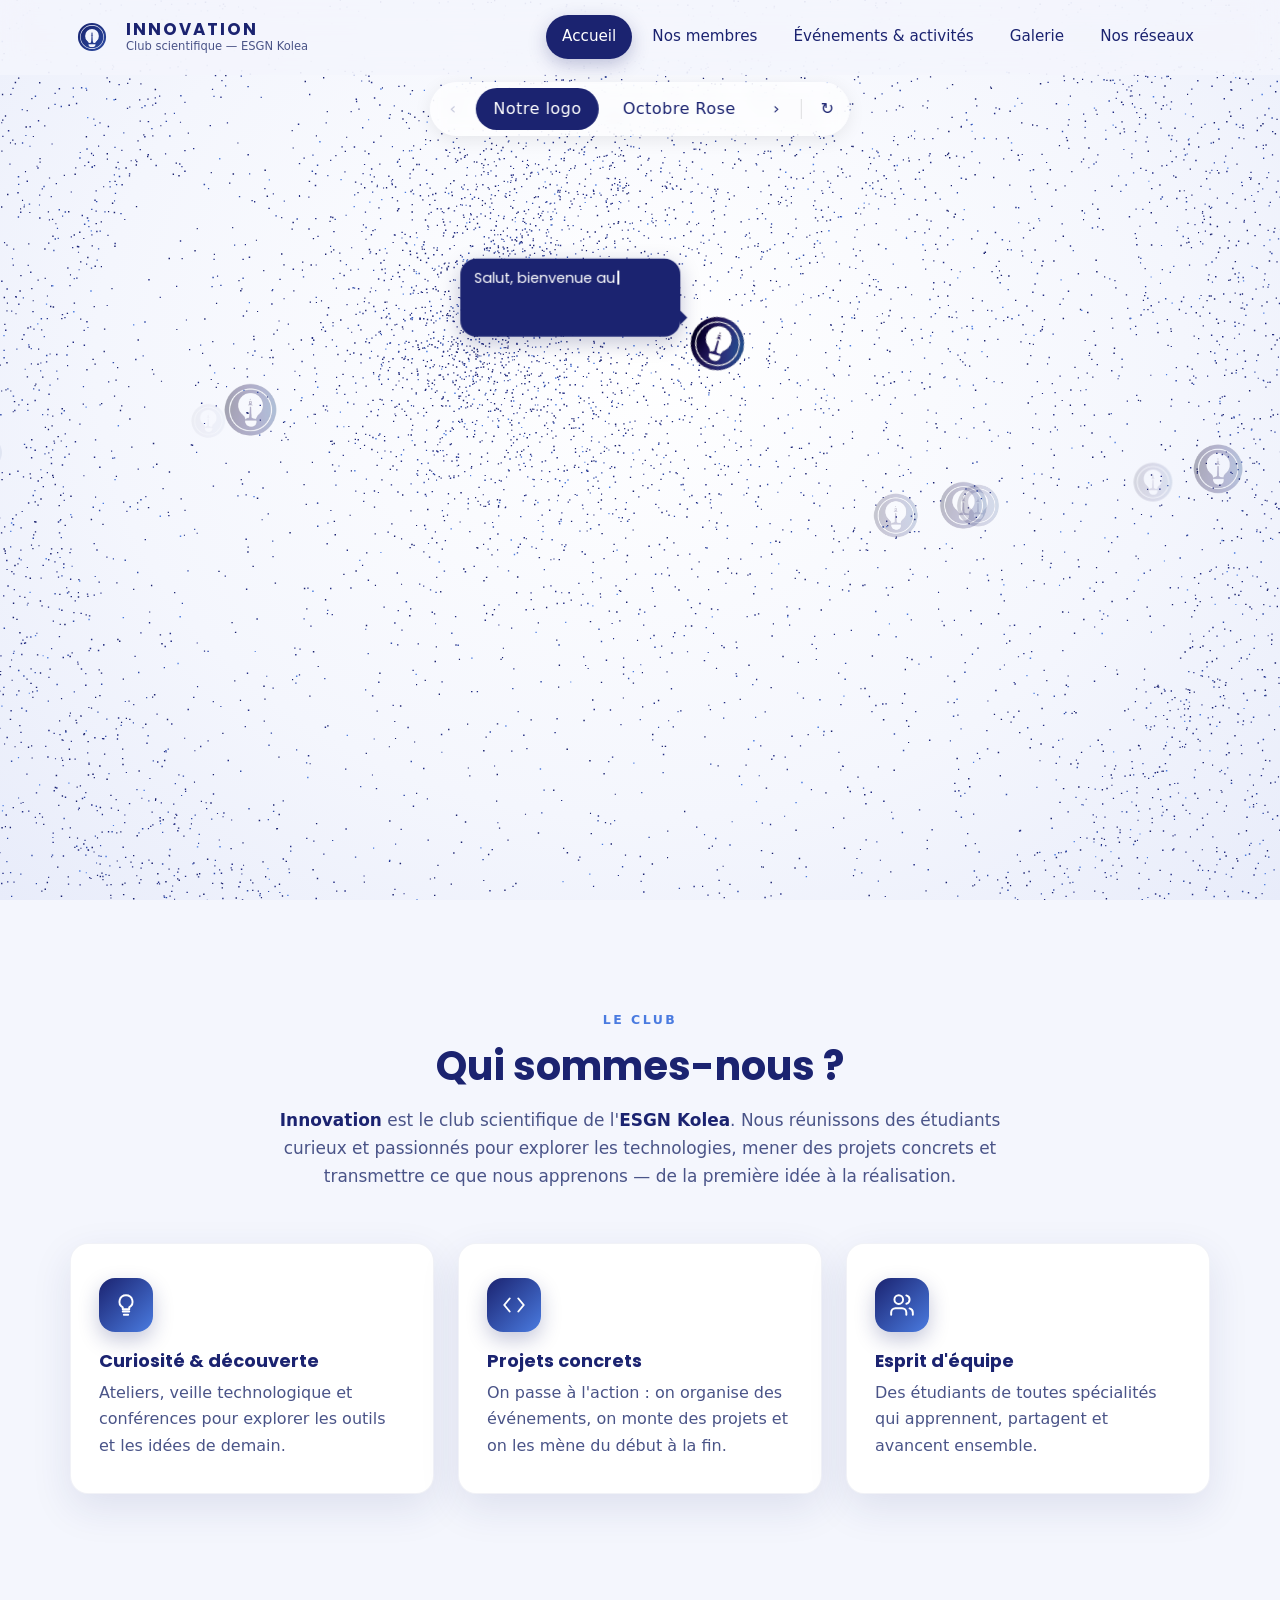
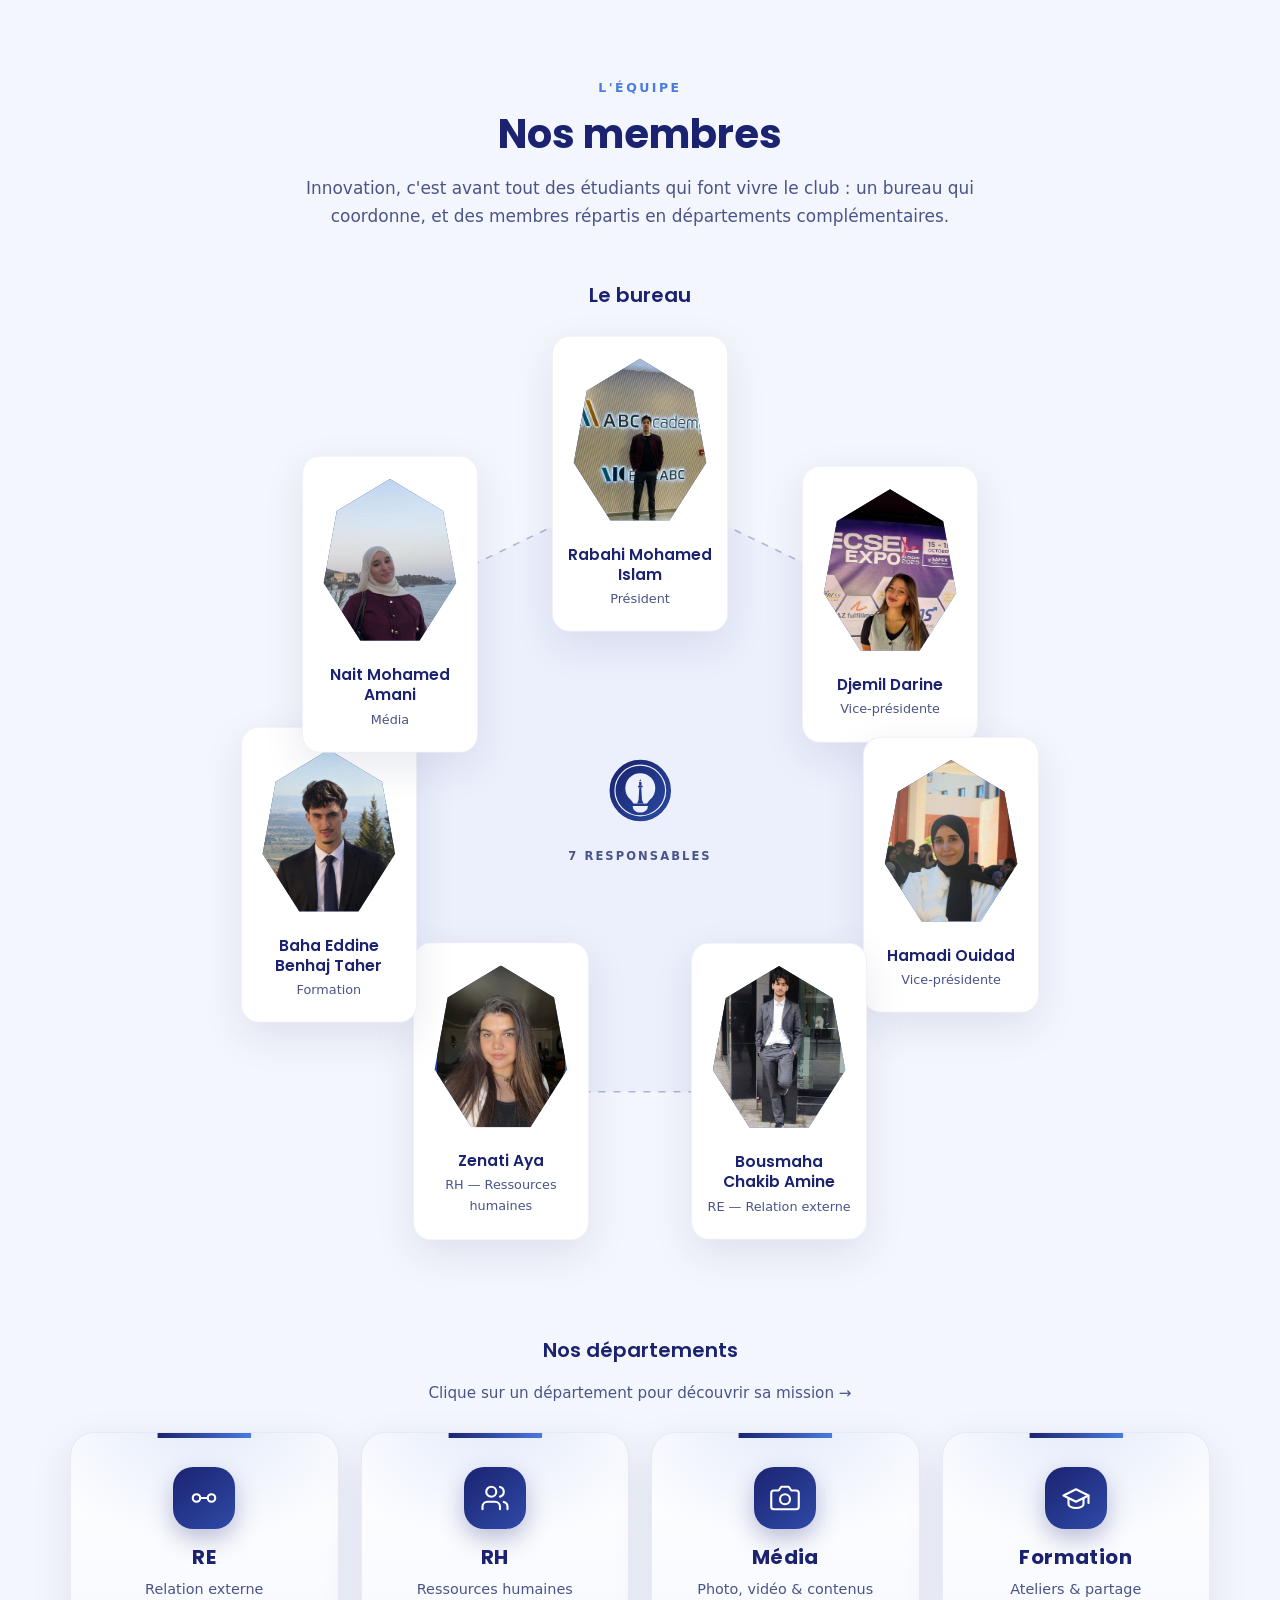
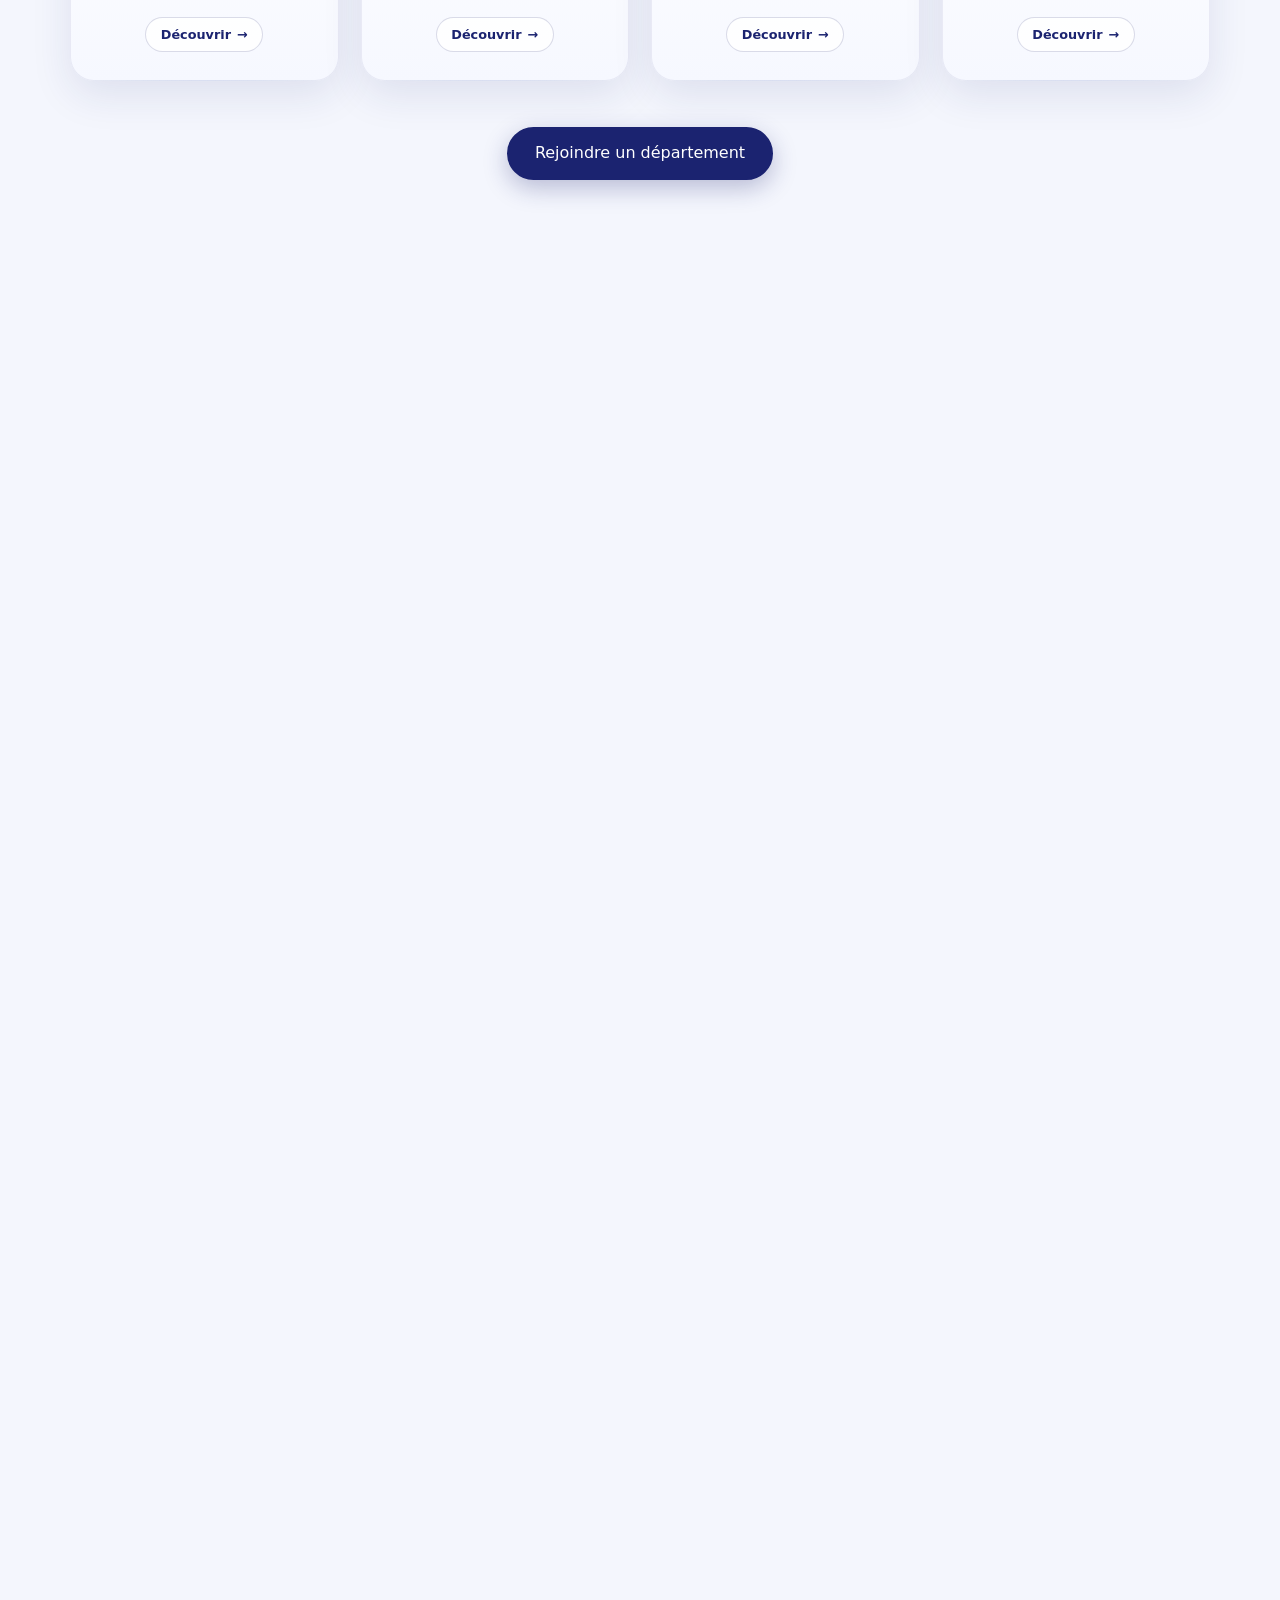
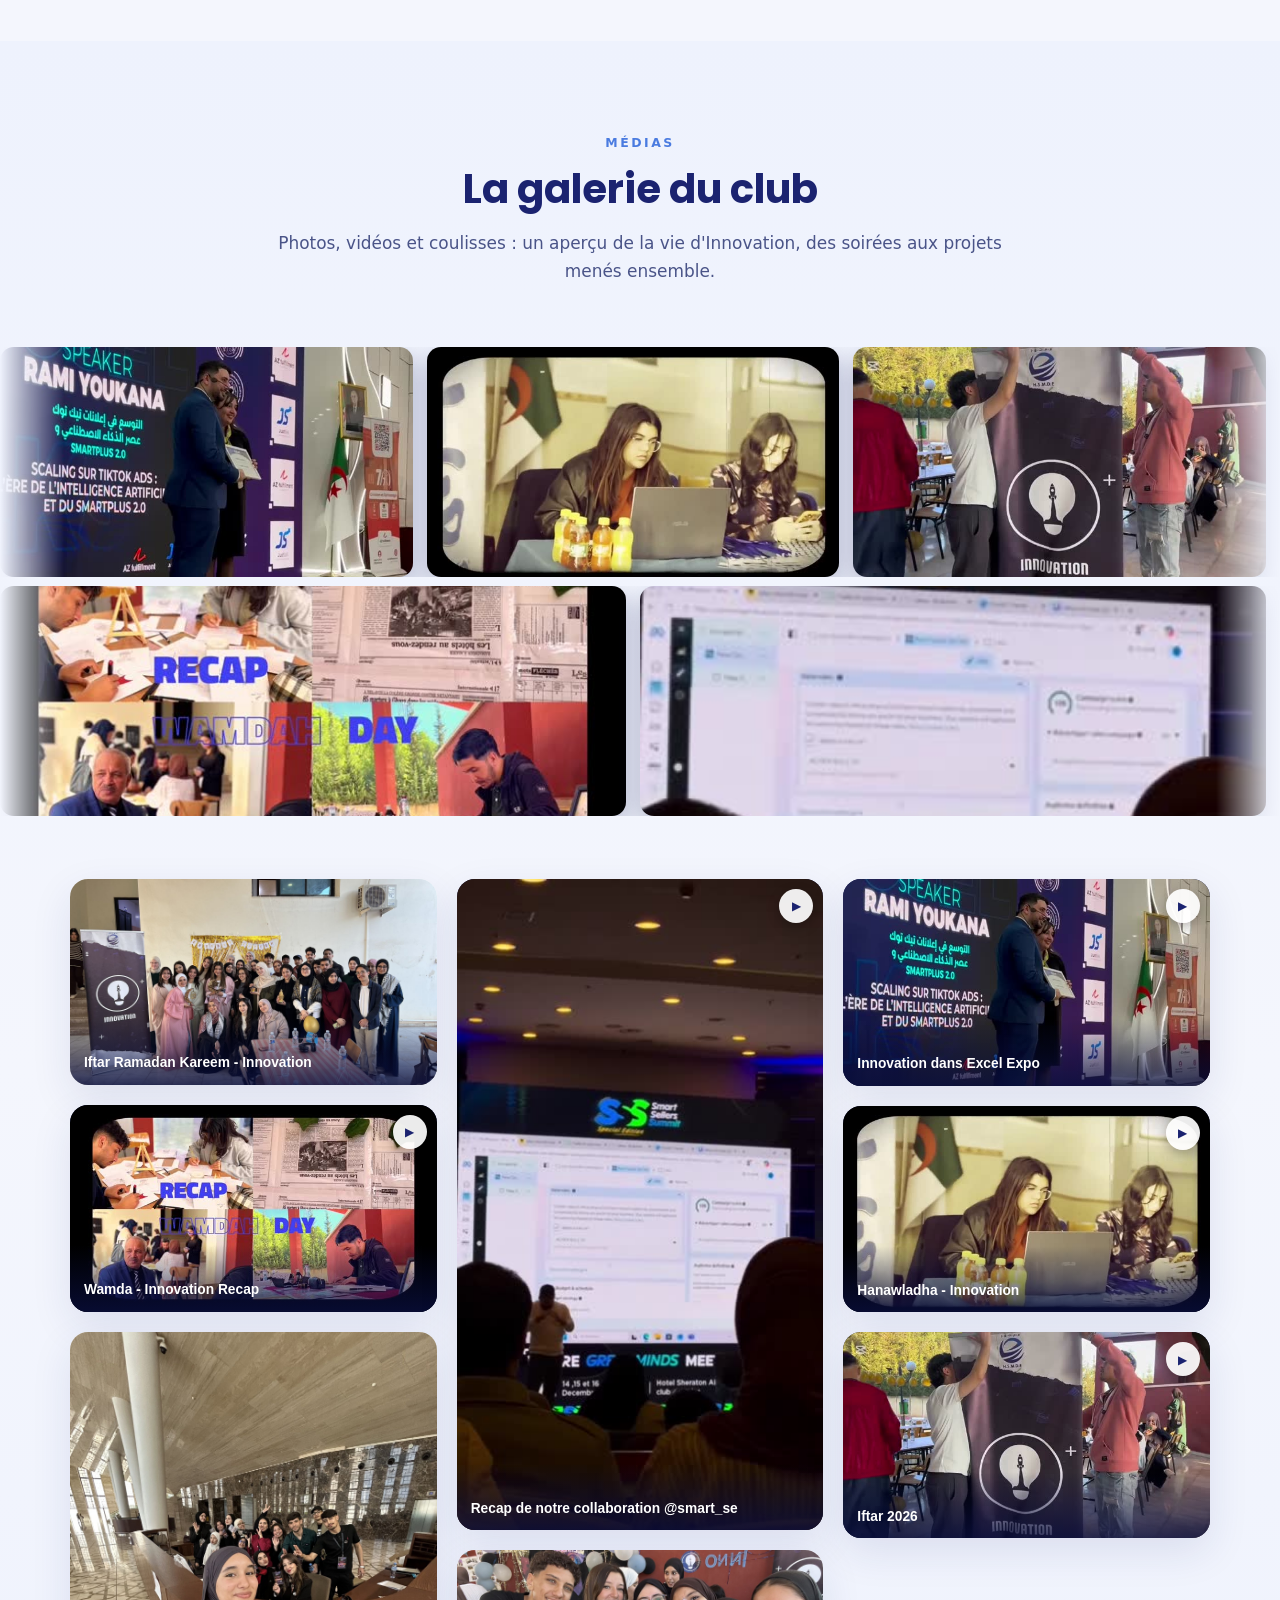
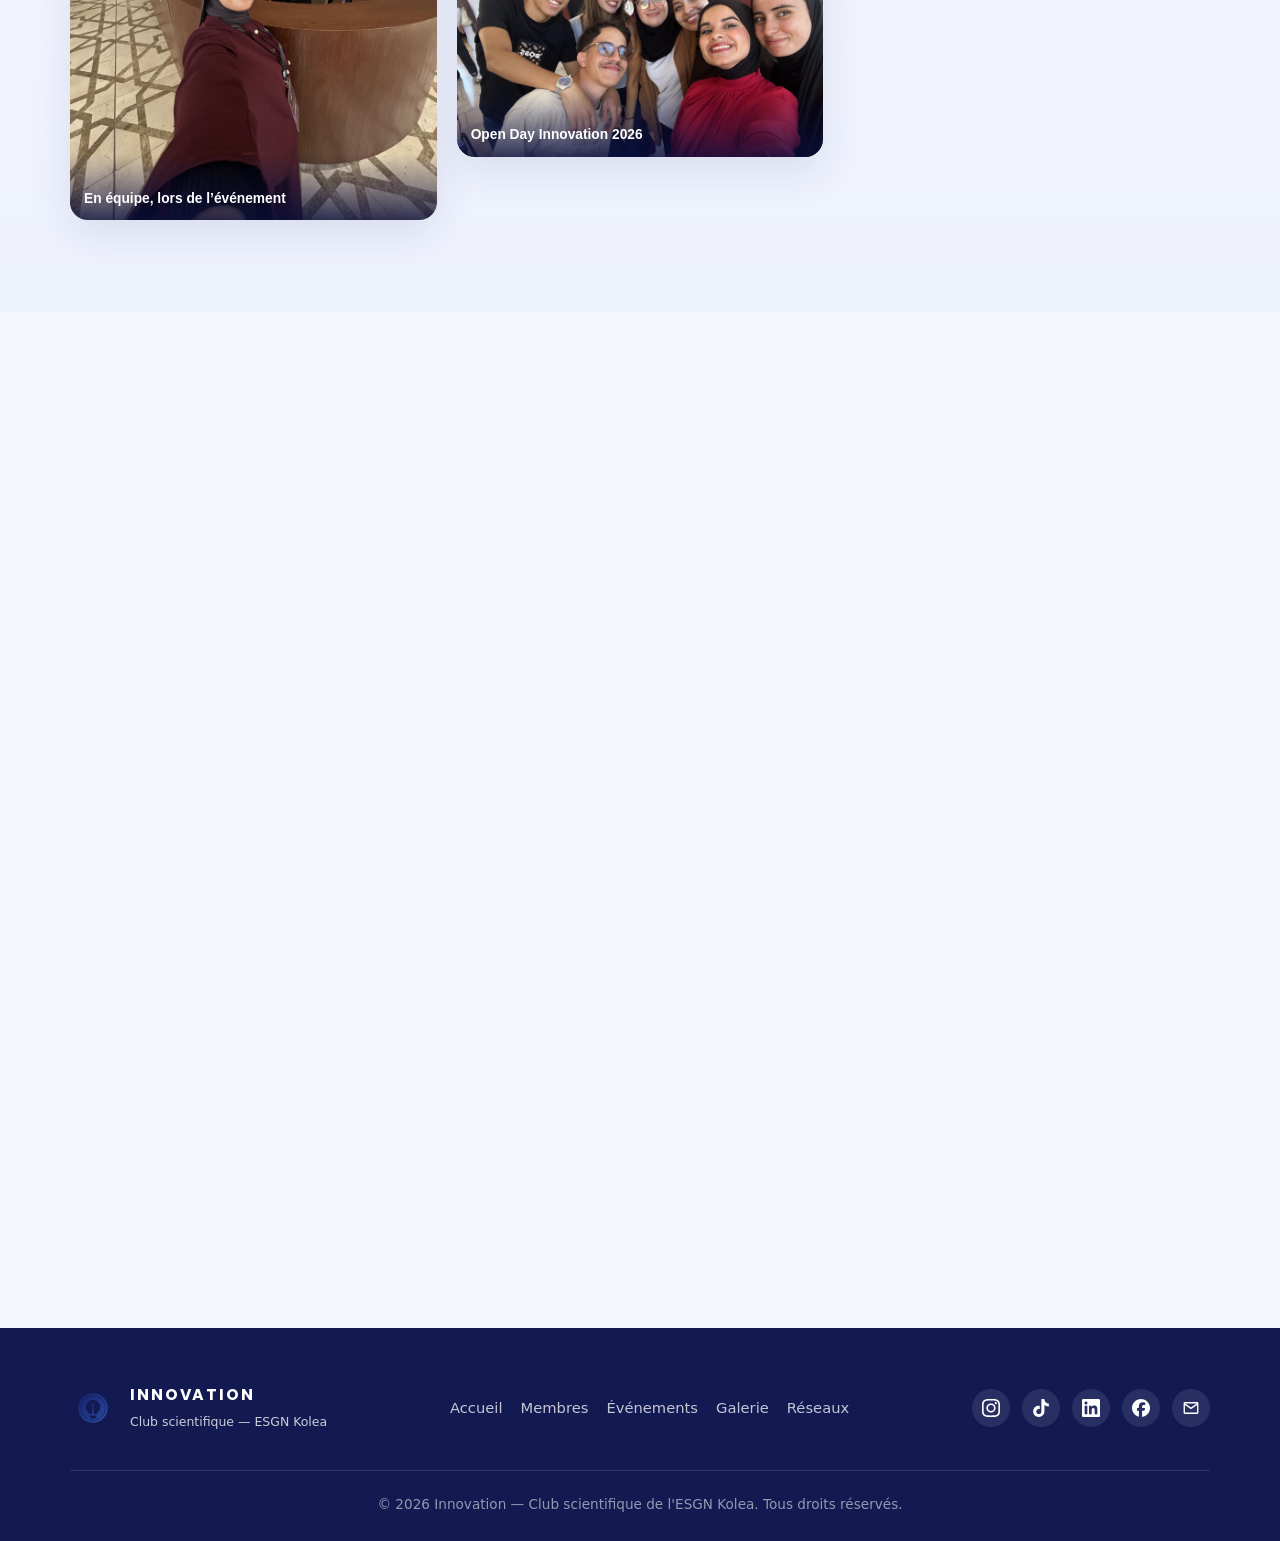
==== commit 51c2b310: "Improve Innovation site and event administration Co-authored-by: Copilot <223556219+Copilot@users.no" ====
--- a/index.html
+++ b/index.html
@@ -126,6 +126,7 @@
           <li><a class="nav-link active" href="#hero">Accueil</a></li>
           <li><a class="nav-link" href="#membres">Nos membres</a></li>
           <li><a class="nav-link" href="#evenements">Événements &amp; activités</a></li>
+          <li><a class="nav-link" href="#galerie">Galerie</a></li>
           <li><a class="nav-link" href="#reseaux">Nos réseaux</a></li>
         </ul>
       </nav>
@@ -401,6 +402,37 @@
       </div>
     </section>
 
+    <!-- ============================================================
+         GALERIE — espace dédié du club : rubans infinis de vidéos
+         + grille photos/vidéos cliquable (plein écran).
+         Contenu géré par le tableau SITE_MEDIA de script.js ; les fichiers
+         sont déposés dans gallery/media/.
+         ============================================================ -->
+    <section id="galerie" class="section gallery-space">
+      <div class="container">
+        <div class="section-head">
+          <p class="eyebrow reveal">Médias</p>
+          <h2 class="section-title reveal">La galerie du club</h2>
+          <p class="section-lead reveal">
+            Photos, vidéos et coulisses : un aperçu de la vie d'Innovation, des soirées
+            aux projets menés ensemble.
+          </p>
+        </div>
+      </div>
+
+      <!-- Rubans infinis : deux pistes qui défilent en sens opposé,
+           en boucle permanente (survol = pause) -->
+      <div class="rubans reveal" id="rubans" aria-label="Vidéos du club en défilement infini">
+        <div class="ruban"><div class="piste" id="piste1"></div></div>
+        <div class="ruban inverse"><div class="piste" id="piste2"></div></div>
+      </div>
+
+      <div class="container">
+        <div class="media-grid" id="mediaGrid"></div>
+        <p class="gallery-empty" id="mediaEmpty" hidden>Les photos et vidéos arrivent bientôt&nbsp;!</p>
+      </div>
+    </section>
+
     <!-- ===== NOS RÉSEAUX & CONTACT ===== -->
     <section id="reseaux" class="section social">
       <div class="container">
@@ -478,6 +510,7 @@
         <a href="#hero">Accueil</a>
         <a href="#membres">Membres</a>
         <a href="#evenements">Événements</a>
+        <a href="#galerie">Galerie</a>
         <a href="#reseaux">Réseaux</a>
       </nav>
       <div class="footer-social">
@@ -526,16 +559,6 @@
         <a class="btn" href="#reseaux" id="deptJoin">Rejoindre ce département</a>
       </div>
 
-      <!-- Galerie du département : photos & vidéos ajoutées par le chef du département
-           (fichiers déposés dans gallery/<département>/ puis listés dans script.js) -->
-      <section class="dept-gallery" id="deptGallery" aria-label="Galerie du département">
-        <div class="dept-gallery-head">
-          <h4>Galerie — <span id="galleryDeptName">département</span></h4>
-          <span class="dept-gallery-tag">Photos &amp; vidéos du club</span>
-        </div>
-        <div class="gallery-grid" id="galleryGrid"></div>
-        <p class="gallery-empty" id="galleryEmpty">La galerie ouvre bientôt — les photos et vidéos arrivent&nbsp;!</p>
-      </section>
     </div>
   </div>
 
@@ -685,6 +708,8 @@
   let W, H, dpr, S, OX, OY, LS, CX, CY, solid = null, logos = [];
   let parts = [], buckets = Array.from({ length: 8 }, () => []);
   let time = 0, last = performance.now();
+  let rafId = 0, heroVisible = true;   // la boucle ne tourne que si le héros est à l'écran
+  function startLoop() { if (!rafId) rafId = requestAnimationFrame(t => { last = t; frame(t); }); }
   let state = 'play';                  // play | revealing | revealed | switching
   let sceneIdx = 0, toIdx = 0, revealT = 0, transT = 0, retargeted = false, fromRevealed = false, fuse = 0;
   const mouse = { x: -9999, y: -9999, active: false };
@@ -828,15 +853,40 @@
     ctx.beginPath(); ctx.arc(CX, CY, t * r0, 0, 7); ctx.stroke(); ctx.globalAlpha = 1;
   }
 
+  let curBlur = 0;
+  function setBlur(px) {               // flou CSS sur le canvas (uniquement pendant la fusion)
+    px = Math.round(px * 10) / 10;
+    if (px === curBlur) return;
+    curBlur = px; canvas.style.filter = px > 0 ? 'blur(' + px + 'px)' : '';
+  }
   function draw() {
     ctx.clearRect(0, 0, W, H);
+    if (state !== 'revealing') setBlur(0);
     if (state === 'play') {
       drawParticles(Math.min(1, time / 0.8 + (reduceMotion ? 1 : 0)));
     } else if (state === 'revealing') {
-      ring(revealT, 1.8, LS * 0.75, cols[2]);
-      ctx.globalAlpha = smooth(0.9, 1.9, revealT);
-      ctx.drawImage(solid, OX, OY, LS, LS); ctx.globalAlpha = 1;
-      drawParticles(1 - smooth(1.4, 2.1, revealT));
+      const t = revealT;
+      // Astuce anti-pixels : tremblement + flou + halo pile au moment où les particules cèdent la place au logo plein
+      const shake = smooth(0.5, 1.0, t) * (1 - smooth(1.5, 2.1, t)) * 7;            // amplitude (px)
+      const sx = (Math.sin(t * 83) + Math.sin(t * 47 + 1)) * 0.5 * shake;
+      const sy = (Math.sin(t * 71 + 2) + Math.sin(t * 59)) * 0.5 * shake;
+      const bell = smooth(1.0, 1.3, t) * (1 - smooth(1.45, 1.9, t));                 // pic vers t ≈ 1.3 s
+      setBlur(bell * 3.5);
+
+      ctx.save();
+      ctx.translate(sx, sy);
+      ring(t, 1.8, LS * 0.75, cols[2]);
+      if (bell > 0.01) {                                                              // halo lumineux derrière le logo
+        const g = ctx.createRadialGradient(CX, CY, LS * 0.1, CX, CY, LS * 0.75);
+        g.addColorStop(0, 'rgba(74,123,224,' + (0.28 * bell) + ')'); g.addColorStop(1, 'rgba(74,123,224,0)');
+        ctx.fillStyle = g; ctx.fillRect(CX - LS, CY - LS, LS * 2, LS * 2);
+      }
+      // le logo plein apparaît d'un coup (courte fusion) avec un petit effet « pop »
+      const pop = 1 + 0.035 * (1 - smooth(1.1, 1.8, t));
+      ctx.globalAlpha = smooth(1.1, 1.5, t);
+      ctx.drawImage(solid, CX - LS * pop / 2, CY - LS * pop / 2, LS * pop, LS * pop); ctx.globalAlpha = 1;
+      drawParticles(1 - smooth(1.25, 1.6, t));
+      ctx.restore();
     } else if (state === 'revealed') {
       ctx.drawImage(solid, OX, OY, LS, LS);
     } else {                           // switching
@@ -863,7 +913,7 @@
     if (state !== 'revealed') update(dt);
     draw();
     if (state === 'play' && sceneIdx === 0 && time > 3.6 && !pre.classList.contains('show')) pre.classList.add('show');
-    requestAnimationFrame(frame);
+    rafId = heroVisible ? requestAnimationFrame(frame) : 0;   // héros hors écran : on s'endort
   }
 
   /* ============ NAVIGATION ENTRE LES LOGOS ============ */
@@ -922,7 +972,10 @@
 
   /* ============ INTERACTIONS ============ */
   function pos(e) { const r = canvas.getBoundingClientRect(); return { x: e.clientX - r.left, y: e.clientY - r.top }; }
-  canvas.addEventListener('pointermove', e => { const p = pos(e); mouse.x = p.x; mouse.y = p.y; mouse.active = true; });
+  canvas.addEventListener('pointermove', e => {
+    if (e.pointerType !== 'mouse') return;   // au doigt : pas de force souris (le défilement reste fluide)
+    const p = pos(e); mouse.x = p.x; mouse.y = p.y; mouse.active = true;
+  });
   canvas.addEventListener('pointerleave', () => { mouse.active = false; });
   canvas.addEventListener('pointerdown', e => {
     if (state !== 'play') return;
@@ -952,10 +1005,18 @@
     updateNav();
   }
   document.getElementById('replay').addEventListener('click', replay);
+  let lastW = 0, lastH = 0;
   addEventListener('resize', () => {
+    if (!logos.length) return;
     if (state === 'switching') { sceneIdx = toIdx; state = 'play'; setPalette(sceneIdx); fuse = 0; }
     if (state === 'revealing') { state = 'revealed'; post.classList.add('show'); }
-    build(true, sceneIdx); updateNav();
+    const w = canvas.clientWidth, h = canvas.clientHeight;
+    // Sur téléphone, la barre d'adresse déclenche des redimensionnements SANS changer
+    // la taille du canvas : les ignorer évite de figer les particules « déjà formées ».
+    if (w === lastW && h === lastH) return;
+    lastW = w; lastH = h;
+    // Formation pas encore terminée → on la rejoue ; sinon on garde la forme actuelle.
+    build(time > 3.6 || reduceMotion, sceneIdx); updateNav();
   });
 
   /* ============ DÉMARRAGE ============ */
@@ -969,12 +1030,17 @@
     const load = async (src, ribbon) => { try { return src ? await imageLogoData(src) : vectorLogoData(ribbon); }
                                            catch (e) { console.warn('Image introuvable, logo vectoriel utilisé.', e); return vectorLogoData(ribbon); } };
     logos = [await load(CONFIG.LOGO_SRC, false), await load(CONFIG.LOGO_SRC_ROSE, true)];
-    setPalette(0); build(reduceMotion, 0); updateNav();
-    requestAnimationFrame(t => { last = t; frame(t); });
+    setPalette(0); build(reduceMotion, 0); lastW = canvas.clientWidth; lastH = canvas.clientHeight; updateNav();
+    // La physique des particules ne tourne que tant que le héros est visible (CPU/batterie).
+    new IntersectionObserver(es => { heroVisible = es[0].isIntersecting; if (heroVisible) startLoop(); }, { threshold: 0 }).observe(hero);
+    startLoop();
   })();
   </script>
 
-  <!-- Script du site : menu mobile, lien actif et animations douces -->
+  <!-- Mascotte : le petit logo du club qui explore librement la page -->
+  <div id="mascotte" aria-hidden="true"></div>
+
+  <!-- Script du site : menu mobile, galerie, rubans, mascotte… -->
   <script src="script.js"></script>
 </body>
 </html>
--- a/styles.css
+++ b/styles.css
@@ -38,6 +38,10 @@
 }
 strong { color: var(--navy); }
 a { color: var(--blue); }
+
+/* Retours tactiles nets : pas de flash bleu au clic, pas de zoom involontaire */
+html { -webkit-tap-highlight-color: transparent; }
+a, button, .media-card { touch-action: manipulation; }
 
 .container {
   width: min(1140px, 92%);
@@ -514,6 +518,14 @@
   max-width: 820px;
   margin: 0 auto;
 }
+.events-empty {
+  margin: 0;
+  padding: 22px 26px;
+  border: 1px dashed rgba(27, 35, 112, .2);
+  border-radius: var(--radius);
+  color: var(--text);
+  text-align: center;
+}
 .event-card {
   display: flex;
   align-items: center;
@@ -894,94 +906,76 @@
   to   { opacity: 1; transform: none; }
 }
 
-/* ---------- Galerie du département (photos & vidéos) ---------- */
-.dept-gallery {
-  grid-column: 1 / -1;
-  padding: 24px 36px 40px;
-  border-top: 1px dashed rgba(27, 35, 112, .18);
-  animation: textIn .6s .45s both;
-}
-.dept-gallery-head {
-  display: flex;
-  align-items: baseline;
-  justify-content: space-between;
-  gap: 12px;
-  flex-wrap: wrap;
-  margin-bottom: 16px;
-}
-.dept-gallery-head h4 {
-  font-size: 1.05rem;
-  color: var(--navy);
-}
-.dept-gallery-tag {
-  font-size: .7rem;
-  letter-spacing: .12em;
-  text-transform: uppercase;
-  color: var(--navy);
-  padding: .35em 1em;
-  border-radius: 999px;
-  background: rgba(74, 123, 224, .12);
-}
-.gallery-grid {
-  display: grid;
-  grid-template-columns: repeat(auto-fill, minmax(140px, 1fr));
-  gap: 12px;
-}
-.gallery-item {
-  position: relative;
-  display: block;
-  width: 100%;
-  aspect-ratio: 1;
-  padding: 0;
-  border: 0;
+/* ---------- Mascotte : le petit logo du club qui explore la page ---------- */
+#mascotte {
+  position: fixed;
+  top: 0;
+  left: 0;
+  z-index: 90;          /* sous l'en-tête et les panneaux : ne gêne jamais */
+  pointer-events: none;
+}
+#mascotte img {
+  position: absolute;
+  top: 0;
+  left: 0;
+  width: 54px;
+  height: 54px;
+}
+/* will-change uniquement sur la tête : 10 calques composés pèsent trop lourd sur mobile */
+#mascotte img.tete { background: #fff; border-radius: 50%; will-change: transform; }
+
+/* Bulle de parole de la mascotte : le texte s'écrit en direct, lettre par lettre */
+#bulle {
+  position: fixed;
+  top: 0;
+  left: 0;
+  z-index: 89;          /* juste sous la mascotte, sous l'en-tête et les panneaux */
+  pointer-events: none;
+  max-width: min(220px, 60vw);
+  padding: 10px 14px;
   border-radius: 16px;
-  overflow: hidden;
-  cursor: pointer;
-  background: linear-gradient(150deg, #e8ecfa, #cfd8f5);
-  box-shadow: 0 6px 18px rgba(9, 14, 60, .14);
-  transition: transform .35s cubic-bezier(.2, .9, .3, 1.25), box-shadow .35s;
-}
-.gallery-item img,
-.gallery-item video {
-  width: 100%;
-  height: 100%;
-  object-fit: cover;
-  display: block;
-  transition: transform .5s cubic-bezier(.22, 1, .36, 1);
-}
-.gallery-item:hover { transform: translateY(-4px); box-shadow: 0 14px 30px rgba(9, 14, 60, .24); }
-.gallery-item:hover img,
-.gallery-item:hover video { transform: scale(1.08); }
-/* Voile dégradé au survol */
-.gallery-item::after {
-  content: "";
-  position: absolute;
-  inset: 0;
-  background: linear-gradient(180deg, rgba(19, 26, 82, 0) 55%, rgba(19, 26, 82, .45));
+  background: var(--navy);
+  color: #fff;
+  font: 0.9rem/1.35 "Poppins", "Segoe UI", system-ui, sans-serif;
+  box-shadow: 0 6px 20px rgba(20, 23, 90, .25);
   opacity: 0;
-  transition: opacity .3s;
-  pointer-events: none;
-}
-.gallery-item:hover::after { opacity: 1; }
-/* Pastille « lecture » au centre des vidéos */
-.gallery-play {
-  position: absolute;
-  left: 50%;
-  top: 50%;
-  transform: translate(-50%, -50%);
-  width: 44px;
-  height: 44px;
-  display: grid;
-  place-items: center;
-  border-radius: 50%;
-  background: rgba(255, 255, 255, .92);
-  color: var(--navy);
-  font-size: .95rem;
-  box-shadow: 0 8px 20px rgba(9, 14, 60, .35);
-  pointer-events: none;
-  transition: transform .35s cubic-bezier(.34, 1.56, .64, 1);
-}
-.gallery-item:hover .gallery-play { transform: translate(-50%, -50%) scale(1.12); }
+  transition: opacity .25s;
+  will-change: transform;
+}
+#bulle .fantome { display: block; visibility: hidden; }   /* réserve la taille finale */
+#bulle .ecrit { position: absolute; left: 14px; right: 14px; top: 10px; }
+#bulle .ecrit::after {                                     /* curseur qui clignote */
+  content: '';
+  display: inline-block;
+  width: 2px;
+  height: 1em;
+  margin-left: 2px;
+  vertical-align: -2px;
+  background: currentColor;
+  animation: clig 1s steps(2) infinite;
+}
+#bulle::after {                                            /* pointe vers la mascotte */
+  content: '';
+  position: absolute;
+  bottom: 12px;
+  left: -7px;
+  border-style: solid;
+  border-width: 7px 7px 7px 0;
+  border-color: transparent var(--navy) transparent transparent;
+}
+#bulle.inverse::after {
+  left: auto;
+  right: -7px;
+  border-width: 7px 0 7px 7px;
+  border-color: transparent transparent transparent var(--navy);
+}
+@keyframes clig { 50% { opacity: 0; } }
+
+/* Sections sous la ligne de flottaison : rendu différé (défilement plus fluide) */
+#evenements, #reseaux {
+  content-visibility: auto;
+  contain-intrinsic-size: auto 1100px;
+}
 .gallery-empty {
   margin: 0;
   text-align: center;
@@ -1085,6 +1079,129 @@
 @media (prefers-reduced-motion: reduce) {
   html { scroll-behavior: auto; }
   .reveal { opacity: 1 !important; transform: none !important; transition: none !important; }
+}
+
+/* ============================================================
+   GALERIE DU SITE — espace dédié (#galerie)
+   Rubans infinis de vidéos + grille photos/vidéos
+   ============================================================ */
+.gallery-space {
+  background: linear-gradient(180deg, #eef2fd 0%, var(--bg) 55%, #eef2fd 100%);
+}
+
+/* ---------- Rubans infinis (les vidéos défilent en boucle) ---------- */
+.rubans {
+  overflow: hidden;
+  width: 100%;
+  margin: 4px 0 54px;
+  /* bords estompés : le ruban semble entrer/sortir de la page */
+  -webkit-mask-image: linear-gradient(90deg, transparent 0, #000 5%, #000 95%, transparent 100%);
+          mask-image: linear-gradient(90deg, transparent 0, #000 5%, #000 95%, transparent 100%);
+}
+.ruban { overflow: hidden; margin: 9px 0; }
+.piste {
+  display: flex;
+  width: max-content;
+  animation: rubanDefile var(--dur, 30s) linear infinite;
+  will-change: transform;
+}
+.ruban.inverse .piste { animation-direction: reverse; }
+.ruban:hover .piste { animation-play-state: paused; }
+/* Chaque vidéo est dans un « slot » de largeur 100vw/n (--n = nb de vidéos de la
+   piste) : un groupe = exactement un écran → boucle sans saut, à toute taille. */
+.ruban-slot { flex: 0 0 auto; width: calc(100vw / var(--n, 3)); padding-right: 14px; }
+.ruban-video {
+  display: block;
+  height: 230px;
+  width: 100%;
+  border-radius: 14px;
+  object-fit: cover;
+  background: var(--navy-dark);
+  box-shadow: 0 10px 26px rgba(19, 26, 82, .28);
+  cursor: pointer;
+  transition: transform .35s ease, box-shadow .35s ease;
+}
+.ruban-video:hover { transform: translateY(-4px); box-shadow: 0 16px 34px rgba(19, 26, 82, .38); }
+@keyframes rubanDefile {
+  from { transform: translateX(0); }
+  to   { transform: translateX(var(--shift, -50%)); }
+}
+
+/* ---------- Grille média de la galerie (colonnes façon album) ---------- */
+.media-grid {
+  columns: 3;
+  column-gap: 20px;
+}
+.media-card {
+  position: relative;
+  display: block;
+  width: 100%;
+  margin: 0 0 20px;
+  padding: 0;
+  border: 0;
+  break-inside: avoid;
+  border-radius: var(--radius);
+  overflow: hidden;
+  background: var(--surface);
+  cursor: pointer;
+  box-shadow: var(--shadow);
+  transition: transform .45s cubic-bezier(.22, 1, .36, 1), box-shadow .45s;
+}
+.media-card img,
+.media-card video {
+  display: block;
+  width: 100%;
+  height: auto;
+  background: var(--navy-dark);
+  transition: transform .55s cubic-bezier(.22, 1, .36, 1);
+}
+.media-card:hover { transform: translateY(-6px); box-shadow: var(--shadow-hover); }
+.media-card:hover img,
+.media-card:hover video { transform: scale(1.06); }
+/* Légende toujours visible sur voile dégradé */
+.media-cap {
+  position: absolute;
+  left: 0;
+  right: 0;
+  bottom: 0;
+  padding: 36px 14px 12px;
+  text-align: left;
+  font-size: .86rem;
+  font-weight: 600;
+  line-height: 1.35;
+  color: #fff;
+  background: linear-gradient(180deg, rgba(9, 14, 60, 0), rgba(9, 14, 60, .82));
+  pointer-events: none;
+}
+/* Pastille « lecture » sur les vidéos */
+.media-play {
+  position: absolute;
+  top: 10px;
+  right: 10px;
+  display: grid;
+  place-items: center;
+  width: 34px;
+  height: 34px;
+  border-radius: 50%;
+  background: rgba(255, 255, 255, .92);
+  color: var(--navy);
+  font-size: .78rem;
+  box-shadow: 0 4px 12px rgba(0, 0, 0, .28);
+  pointer-events: none;
+}
+@media (prefers-reduced-motion: reduce) {
+  .piste { animation: none !important; }
+}
+@media (max-width: 900px) {
+  .media-grid { columns: 2; column-gap: 14px; }
+  .media-card { margin-bottom: 14px; }
+  .ruban-video { height: 170px; }
+  .rubans { margin-bottom: 38px; }
+}
+@media (max-width: 560px) {
+  .media-grid { columns: 1; }
+  .ruban-video { height: 140px; }
+  .ruban-slot { padding-right: 10px; }
 }
 
 /* ---------- Responsive ---------- */
@@ -1150,7 +1267,6 @@
   .dept-info h3 { font-size: 1.3rem; }
   .dept-overlay.open .dept-info { animation-delay: .2s; }
   .dept-gallery { padding: 20px 20px 30px; }
-  .gallery-grid { grid-template-columns: repeat(auto-fill, minmax(110px, 1fr)); gap: 10px; }
   .lightbox { padding: 14px; }
   .lightbox-media img, .lightbox-media video { max-height: 66vh; }
   .lightbox-prev { left: 8px; }
@@ -1359,3 +1475,43 @@
     transition-duration: .01ms !important;
   }
 }
+
+/* ---------- Mobile : fluidité et retours tactiles ---------- */
+@media (max-width: 900px) {
+  /* Pas de flou « backdrop-filter » sur téléphone : c'est l'un des principaux
+     goulots d'étranglement au défilement. */
+  .site-header {
+    background: rgba(244, 246, 253, .97);
+    backdrop-filter: none;
+    -webkit-backdrop-filter: none;
+  }
+  .site-nav {
+    backdrop-filter: none;
+    -webkit-backdrop-filter: none;
+  }
+}
+
+/* Sur écran tactile : pas d'effet « collant » après le doigt
+   (les survols ne s'appliquent qu'avec une vraie souris). */
+@media (hover: none) {
+  .media-card:hover,
+  .event-card:hover,
+  .social-card:hover,
+  .value-card:hover,
+  .activity-card:hover,
+  .member-card:hover,
+  .member-card.at-vertex:hover,
+  .member-card.at-vertex.reveal.visible:hover,
+  .ruban-video:hover,
+  .nav-link:hover,
+  .btn:hover,
+  .btn-light:hover { transform: none; }
+  .media-card:hover img,
+  .media-card:hover video,
+  .social-card:hover .social-icon,
+  .value-card:hover .value-icon,
+  .event-card:hover .event-date,
+  .member-card:hover .member-photo img,
+  .dept-card:hover .dept-icon { transform: none; }
+  .btn:hover::after { animation: none; }
+}
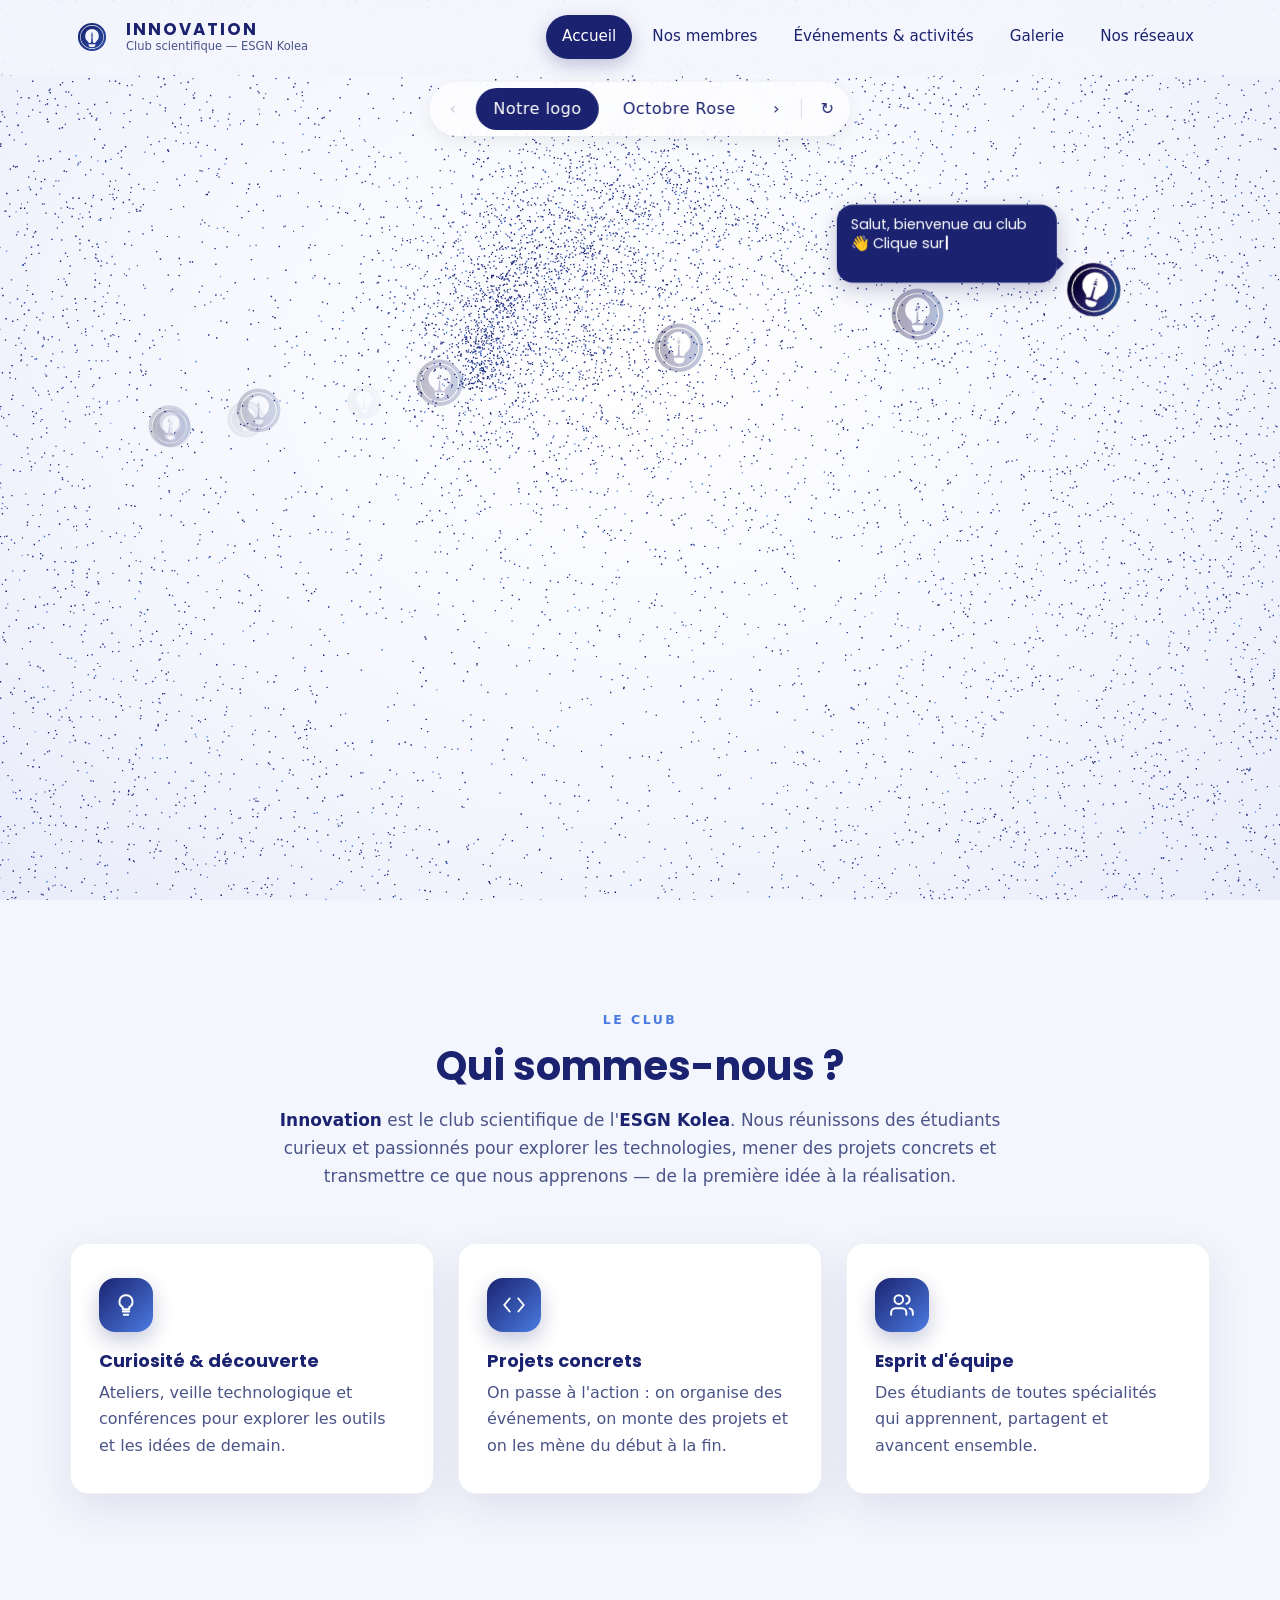
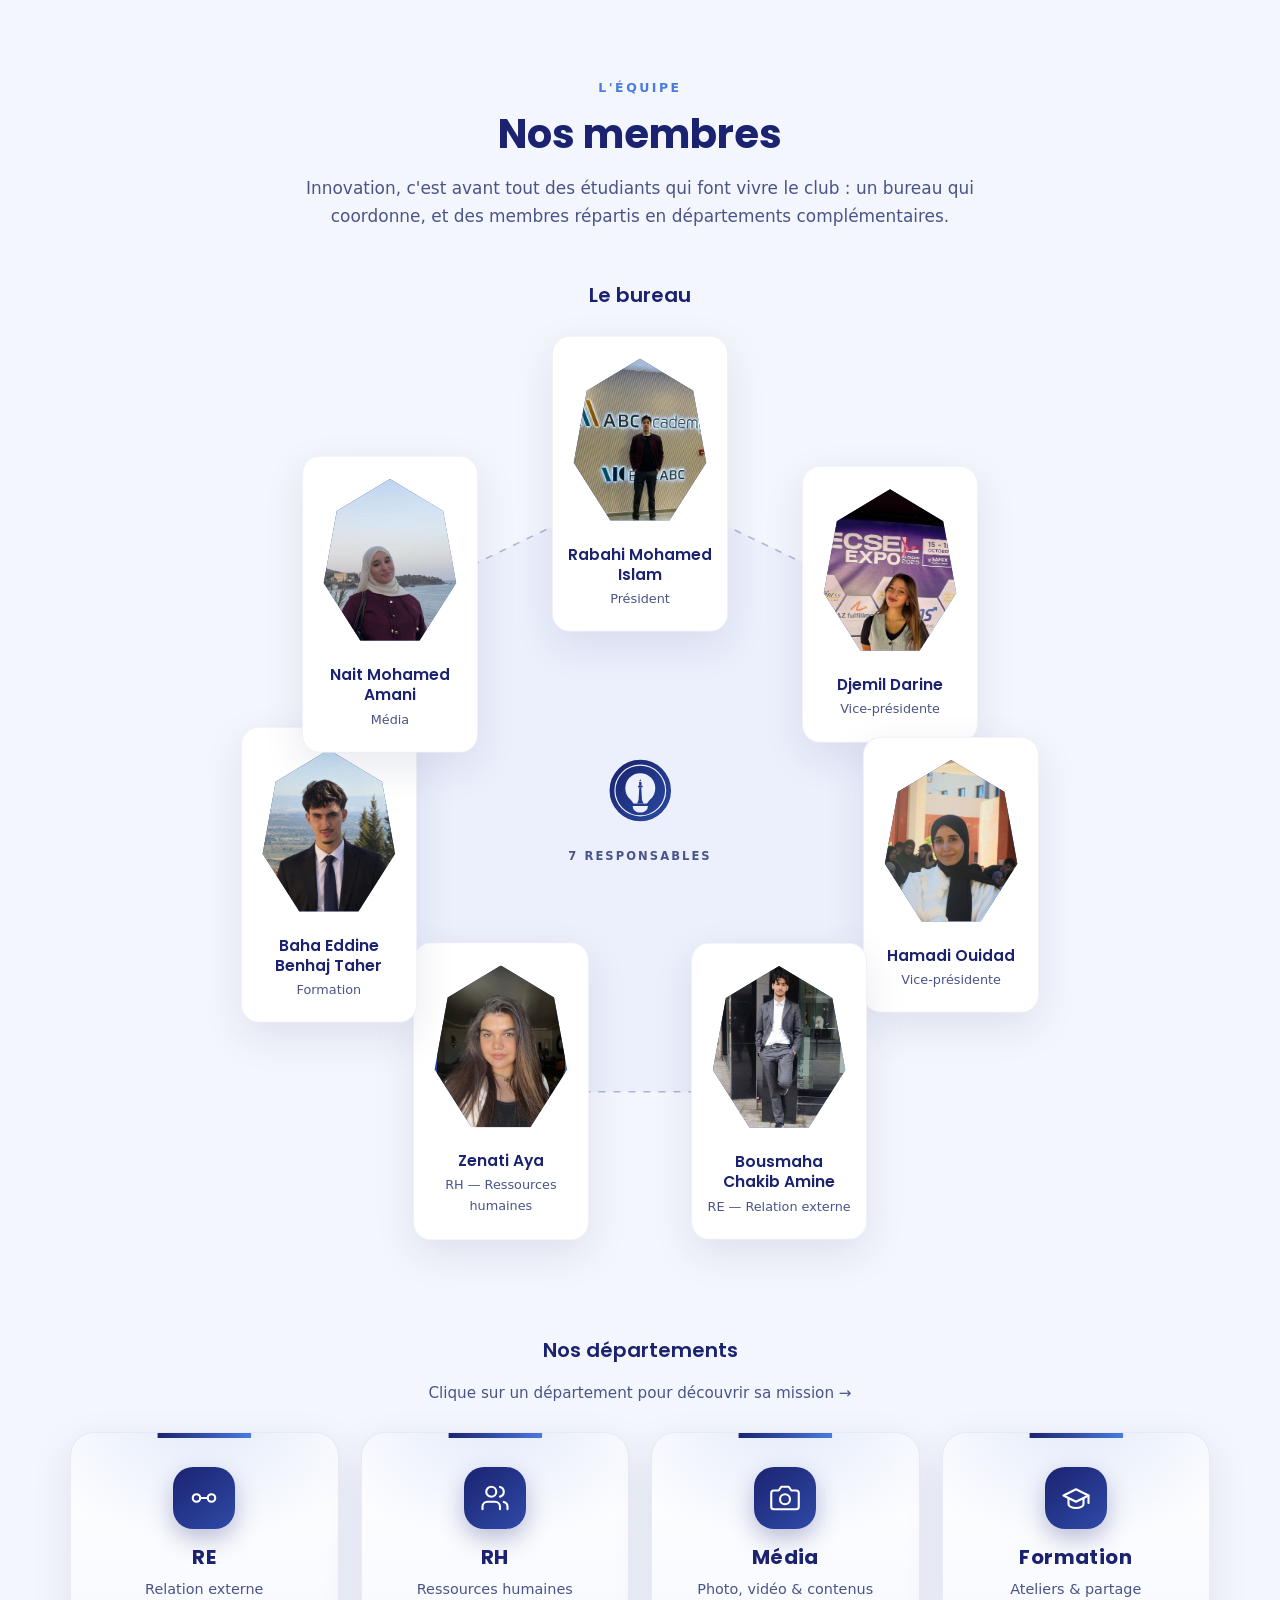
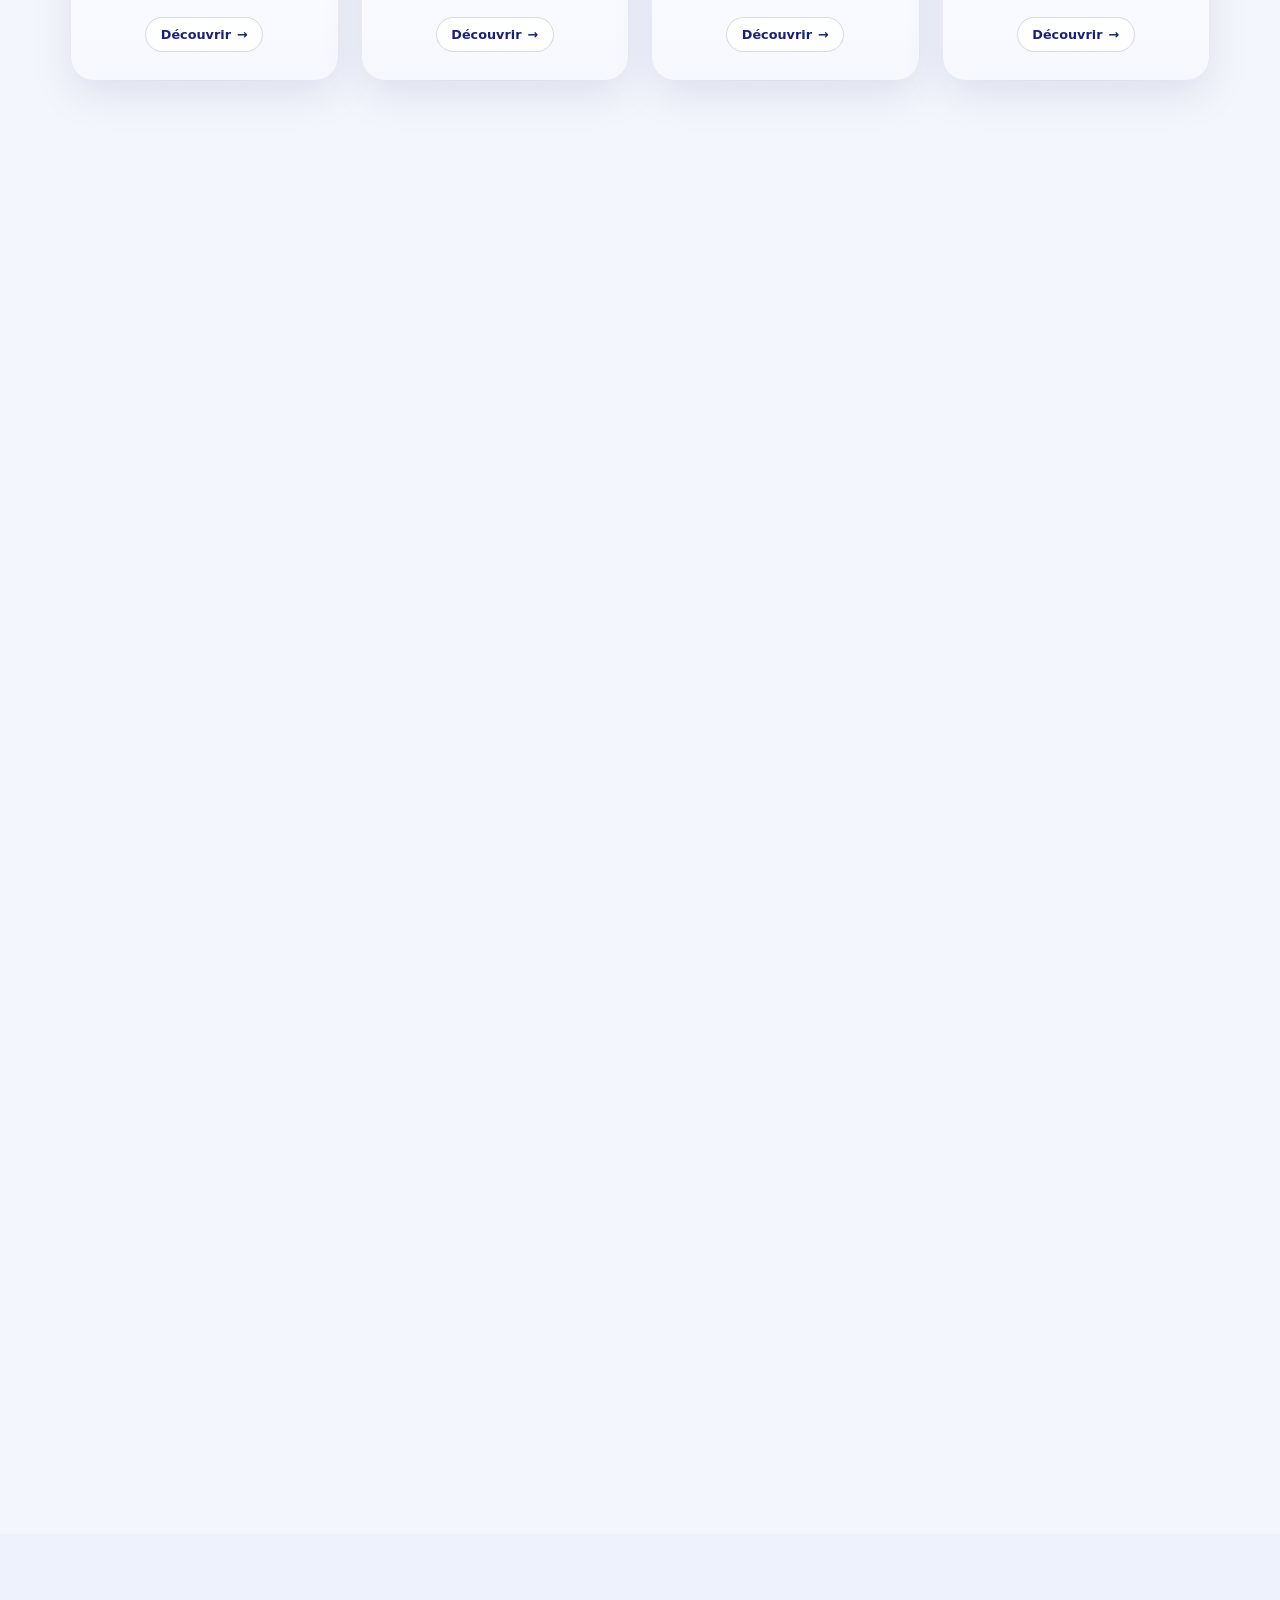
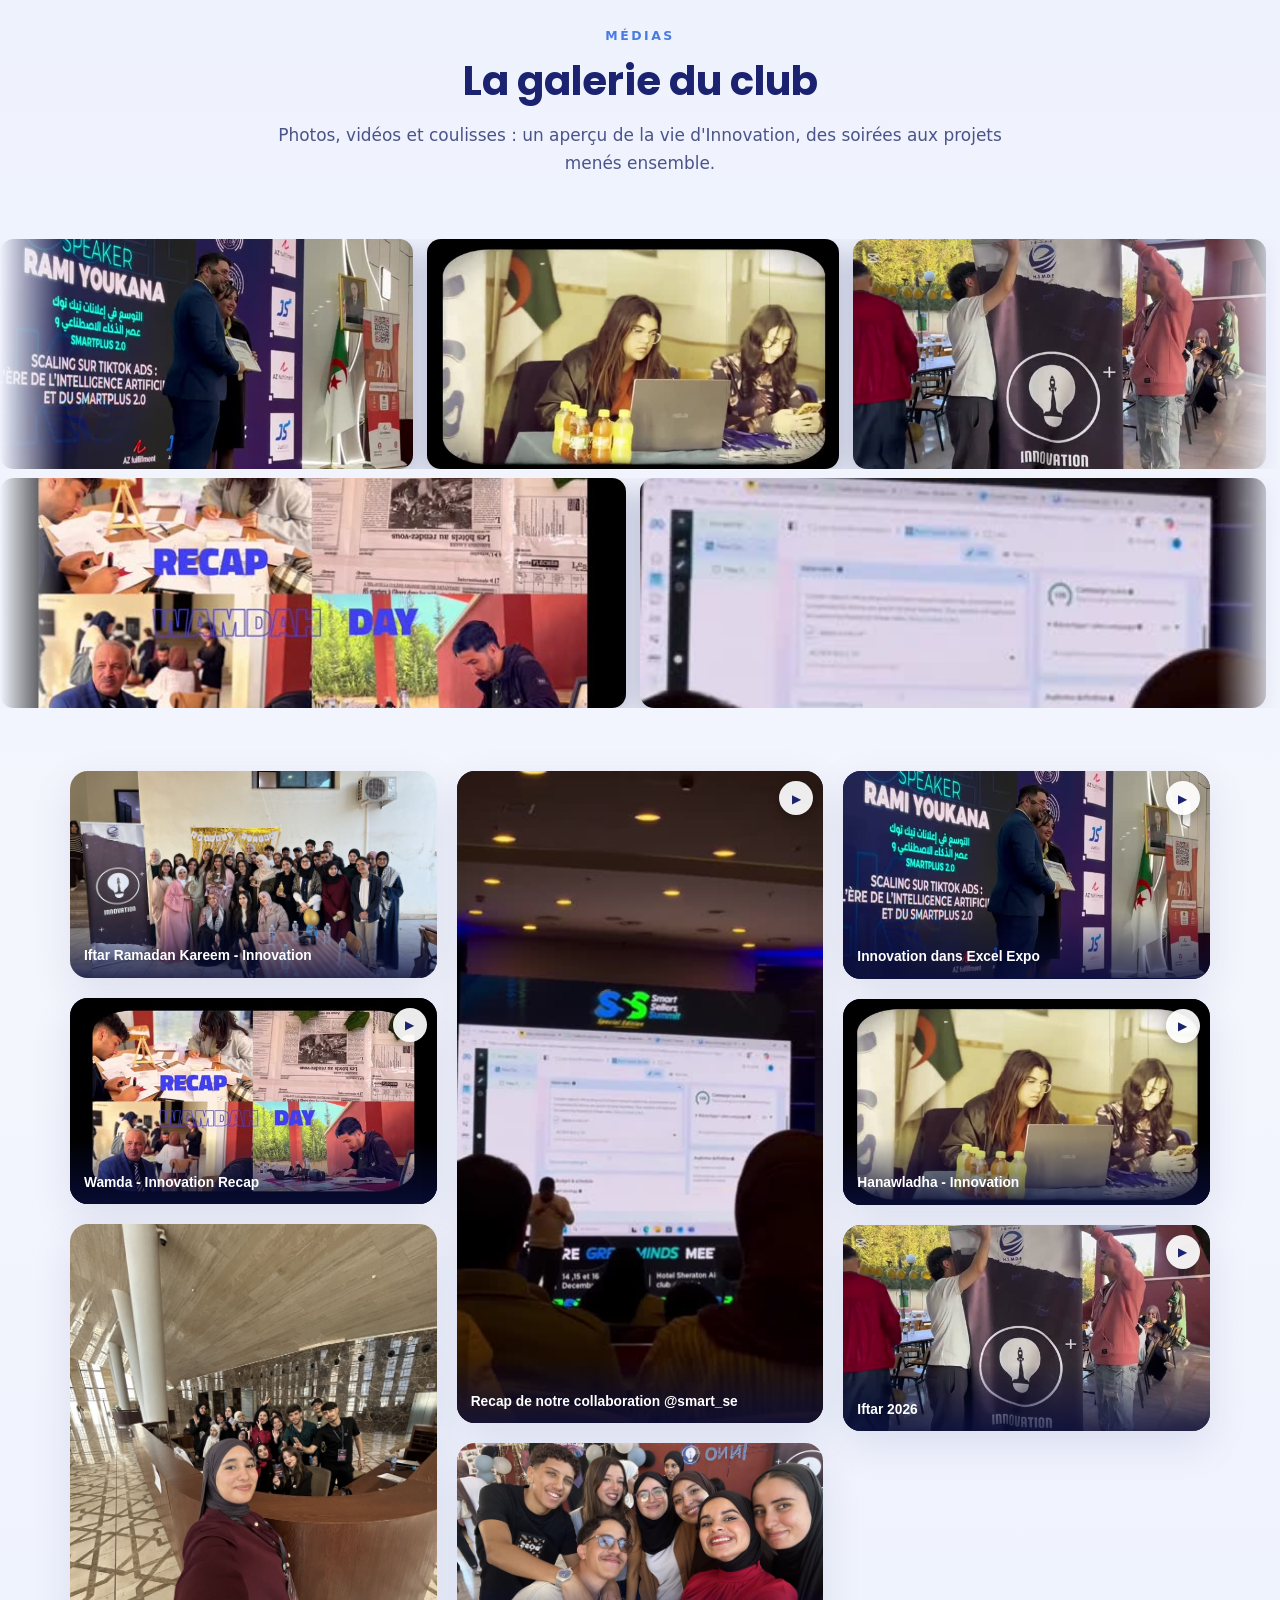
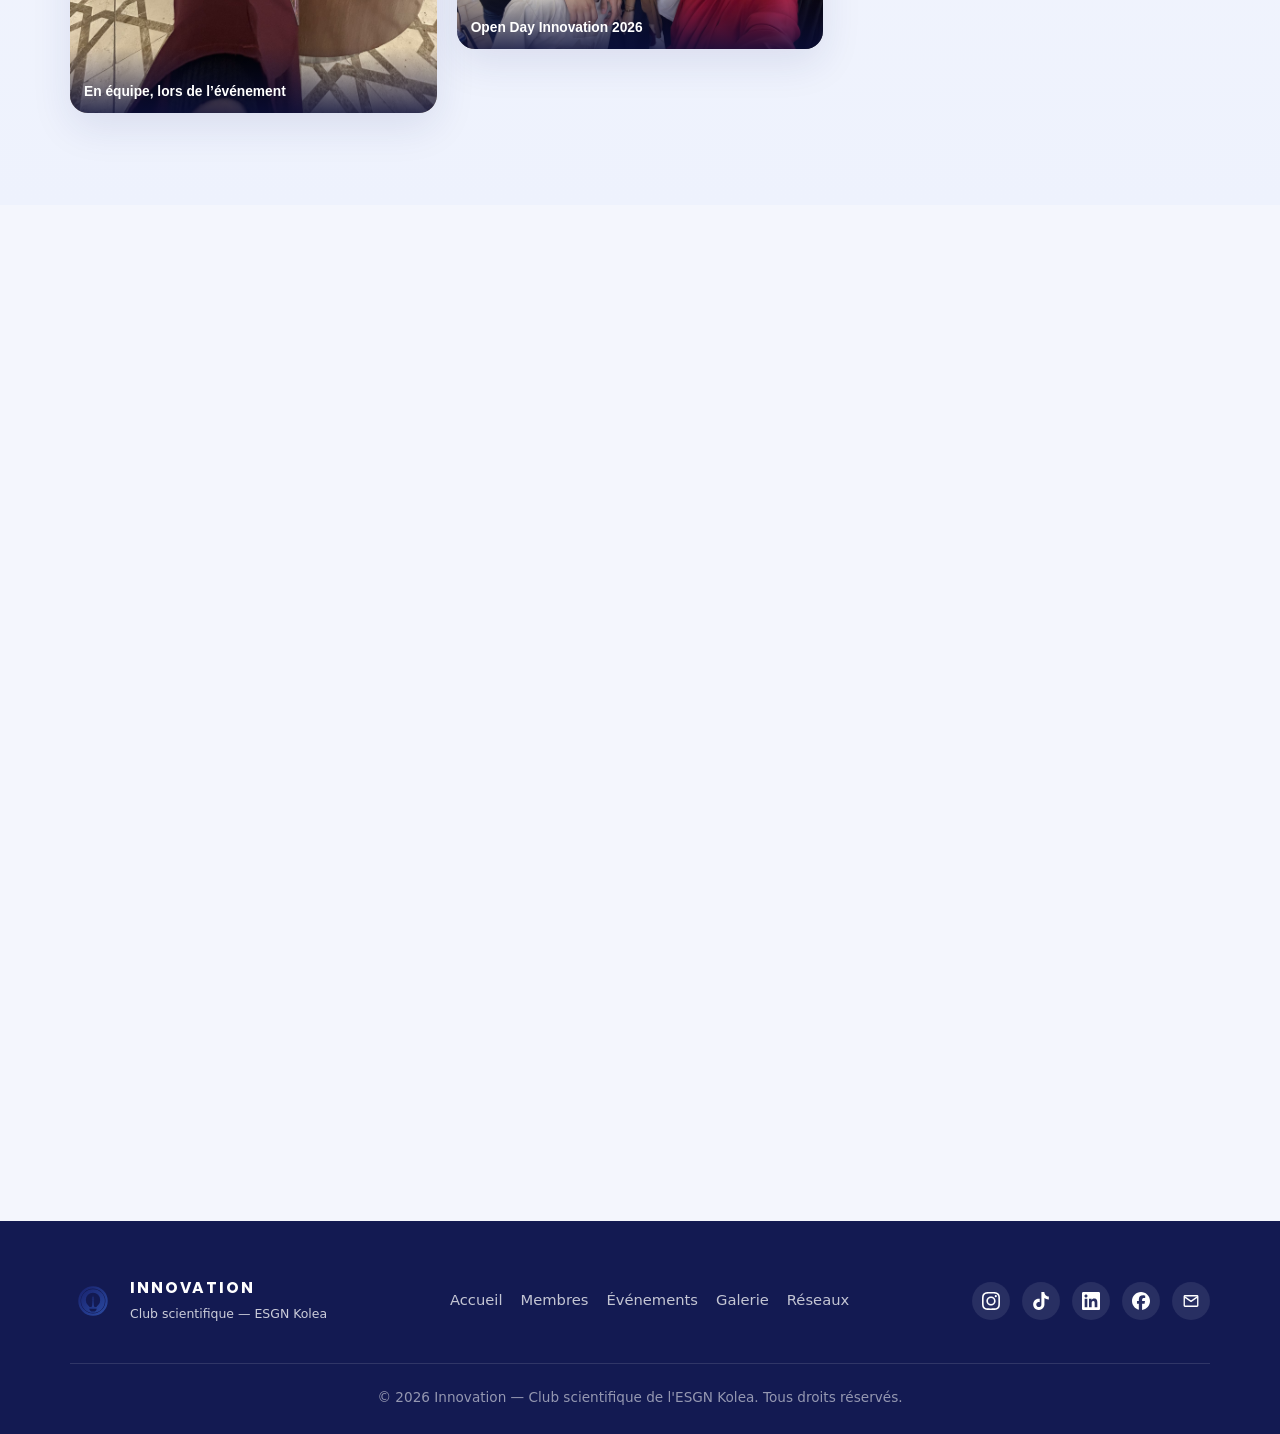
==== commit 45c9a624: "Mise à jour du code" ====
--- a/index.html
+++ b/index.html
@@ -9,7 +9,7 @@
   <meta property="og:title" content="Innovation — Club scientifique de l'ESGN Kolea">
   <meta property="og:description" content="Imaginer, prototyper, innover : rejoins le club scientifique de l'ESGN Kolea.">
   <meta property="og:type" content="website">
-  <link rel="icon" type="image/svg+xml" href="favicon.svg">
+  <link rel="icon" type="image/svg+xml" sizes="any" href="favicon.svg?v=2">
   <link rel="preconnect" href="https://fonts.googleapis.com">
   <link rel="preconnect" href="https://fonts.gstatic.com" crossorigin>
   <link href="https://fonts.googleapis.com/css2?family=Poppins:wght@500;600;700&display=swap" rel="stylesheet">
@@ -19,7 +19,7 @@
   <!-- ============================================================
        BANNIÈRE HÉROS — version améliorée (hero-logo-particles (1).html)
        interactive : nom du club, navigation entre les logos,
-       scène « Octobre Rose », bouton « Rejoindre le club » → #reseaux
+       scène « Octobre Rose », bouton « Découvrez-nous » → #apropos
        ============================================================ -->
   <style>
   :root { --accent:#1b2370; --bg:#f4f6fd; }
@@ -319,9 +319,6 @@
           </button>
         </div>
 
-        <div class="section-cta reveal">
-          <a class="btn" href="#reseaux">Rejoindre un département</a>
-        </div>
       </div>
     </section>
 
@@ -556,7 +553,6 @@
         <h3 id="deptTitle">RE — Relation externe</h3>
         <p class="dept-resp">Responsable&nbsp;: <strong id="deptResp">À compléter</strong></p>
         <p class="dept-desc" id="deptDesc"></p>
-        <a class="btn" href="#reseaux" id="deptJoin">Rejoindre ce département</a>
       </div>
 
     </div>
--- a/styles.css
+++ b/styles.css
@@ -238,7 +238,7 @@
   color: var(--navy);
 }
 
-/* Liens du héros transformés en boutons (« Rejoindre le club ») */
+/* Liens du héros transformés en boutons */
 .content .actions a.primary,
 .content .actions a.ghost {
   display: inline-block;
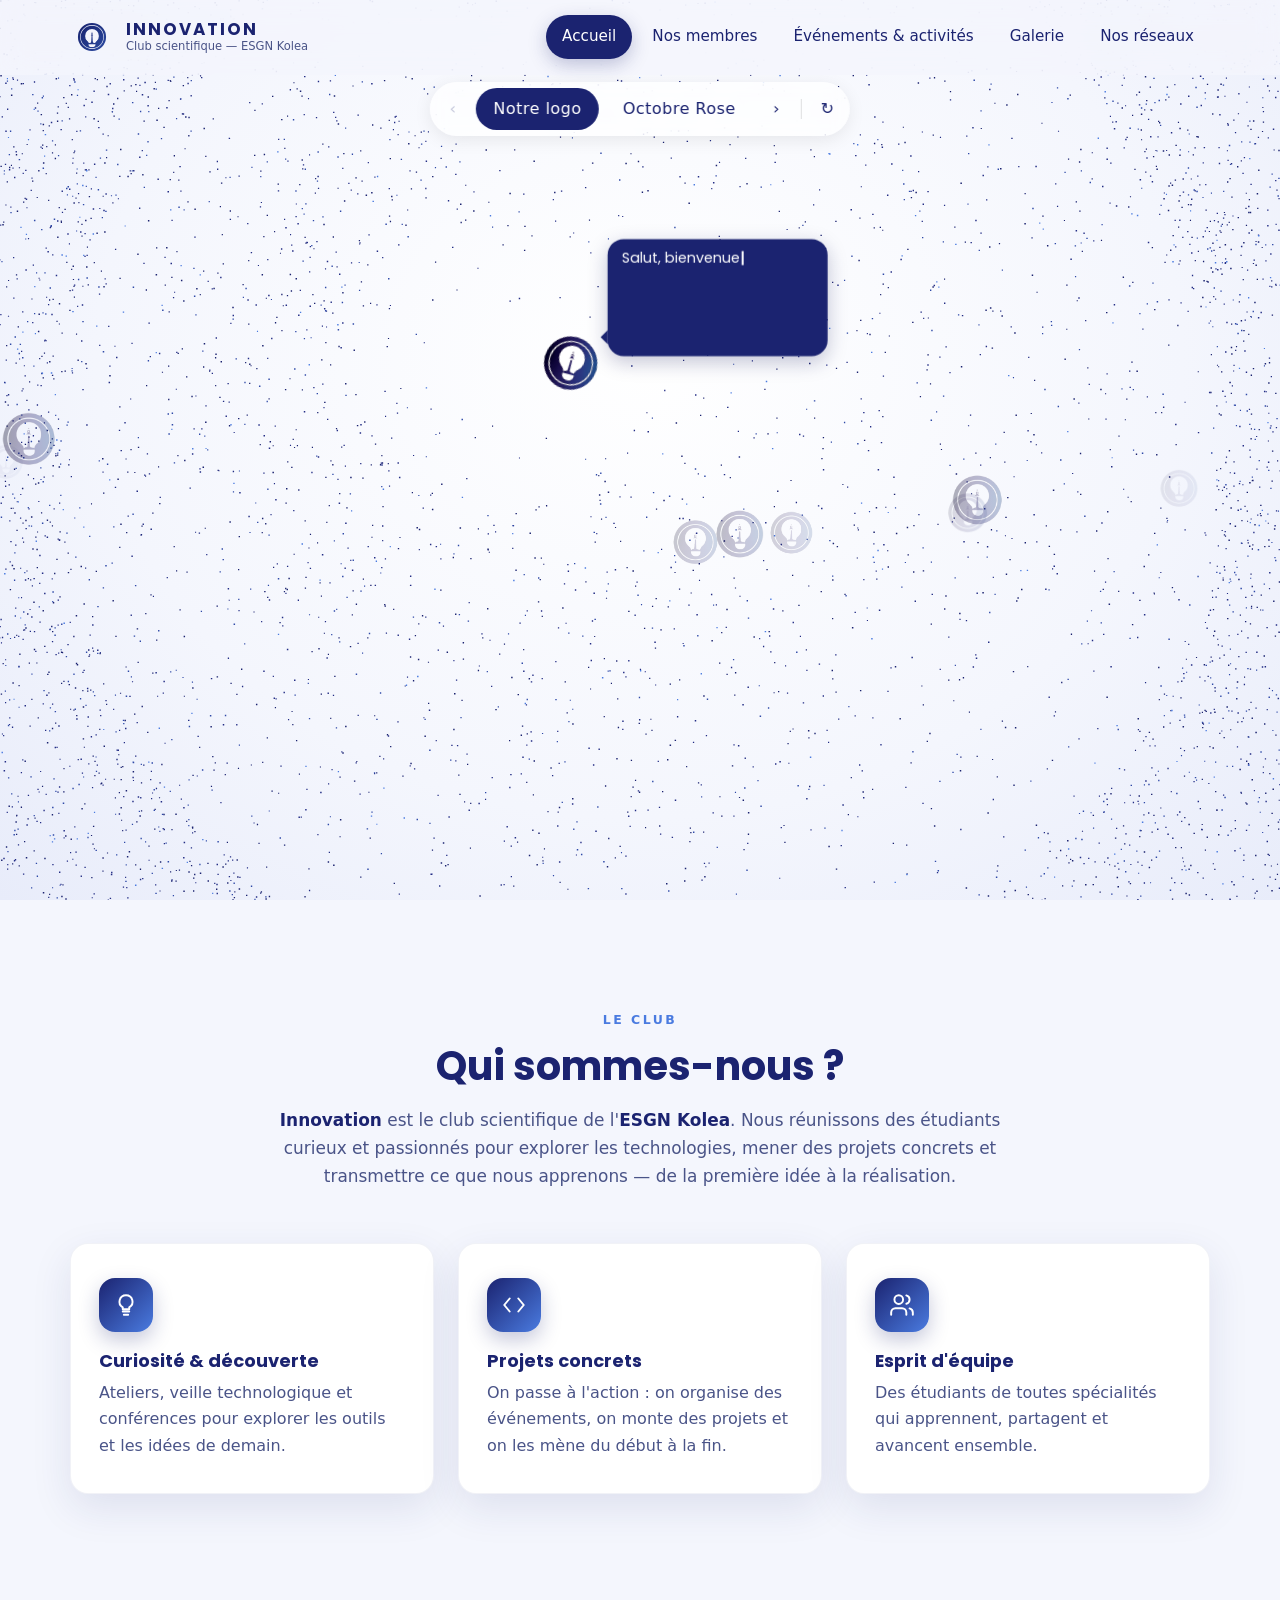
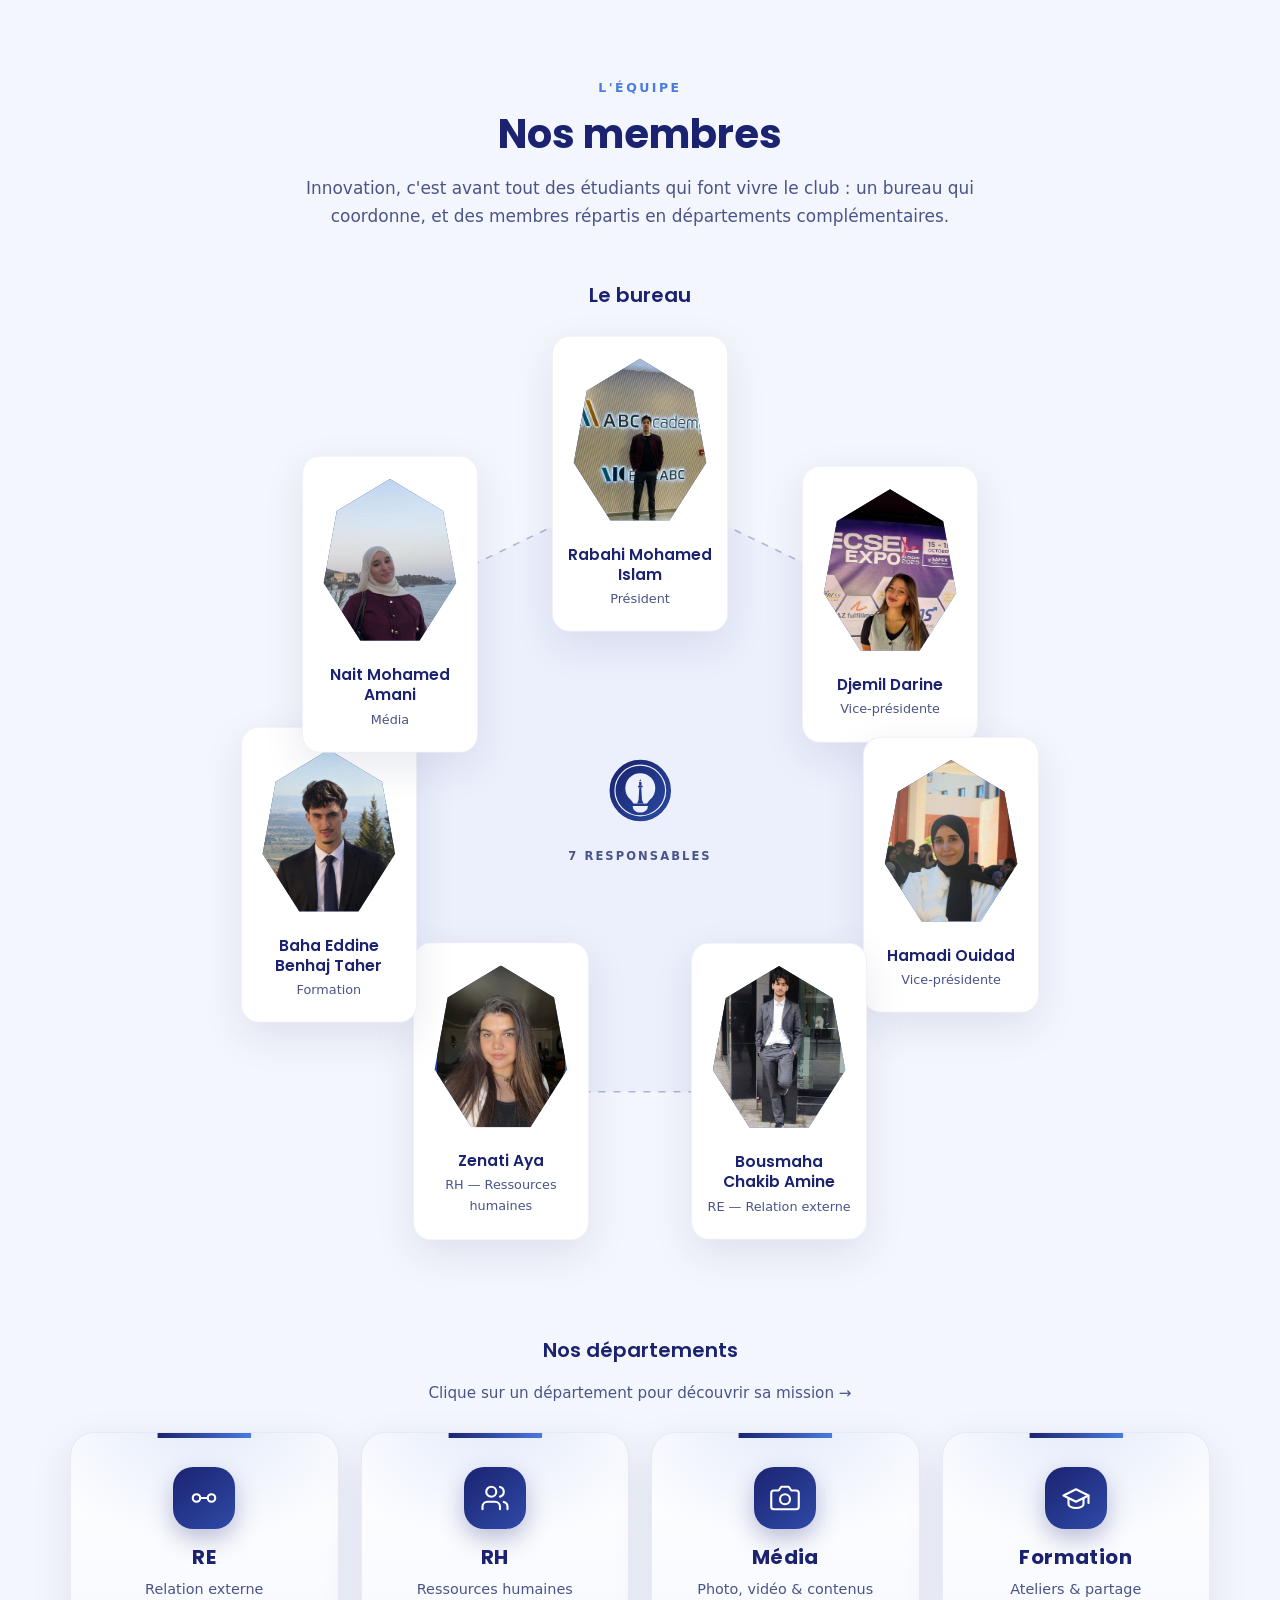
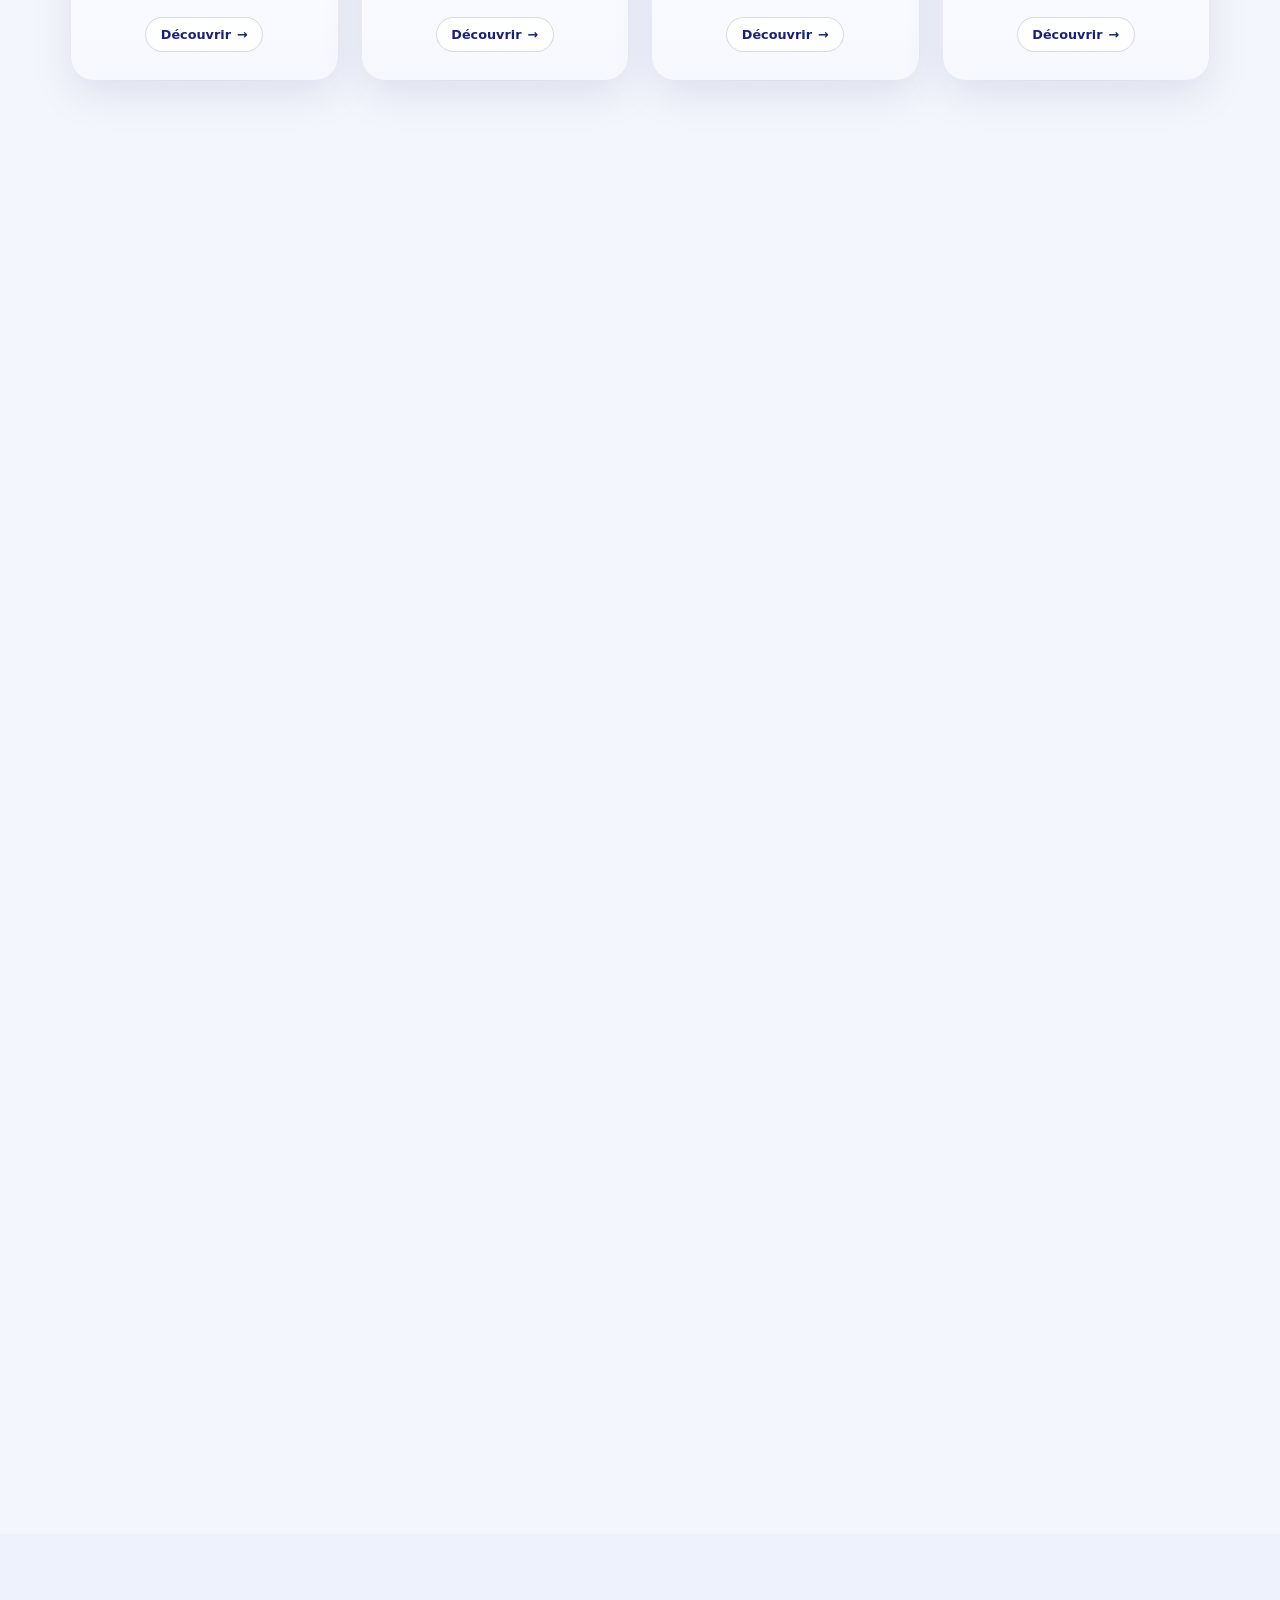
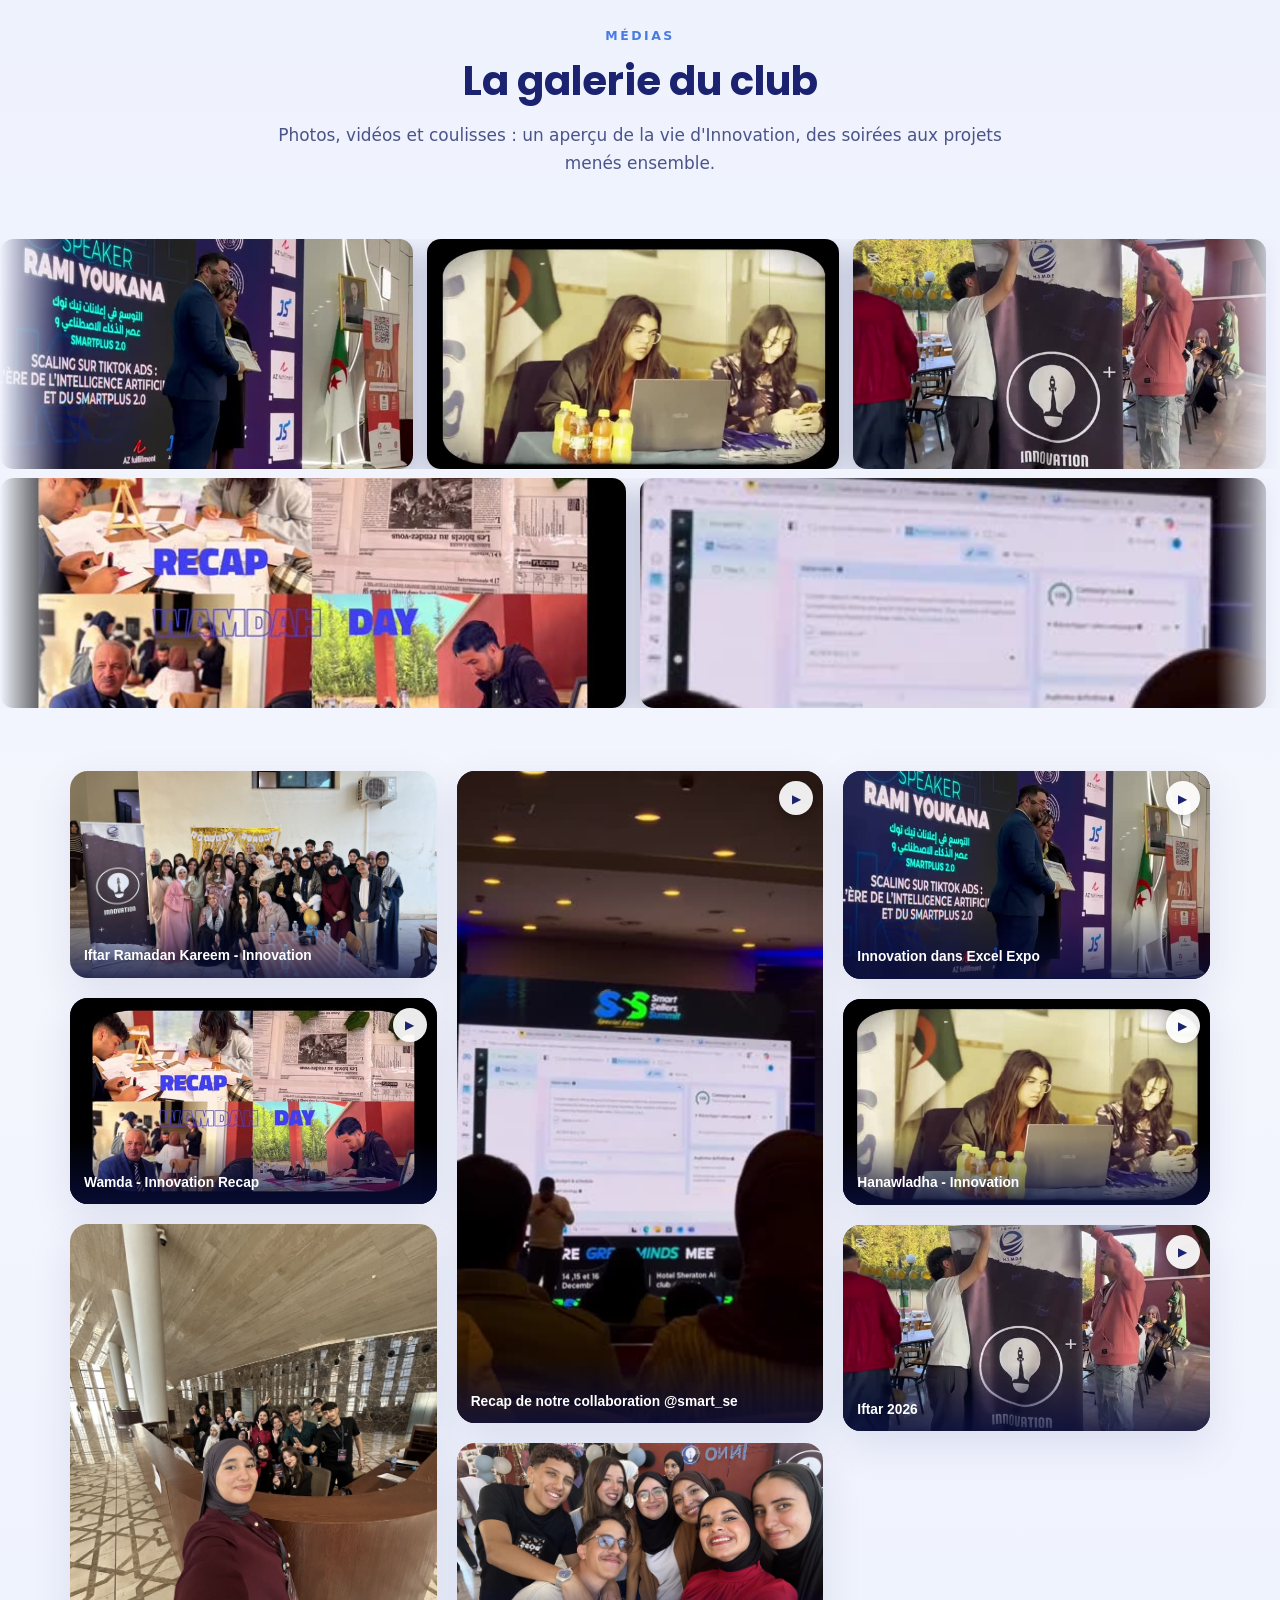
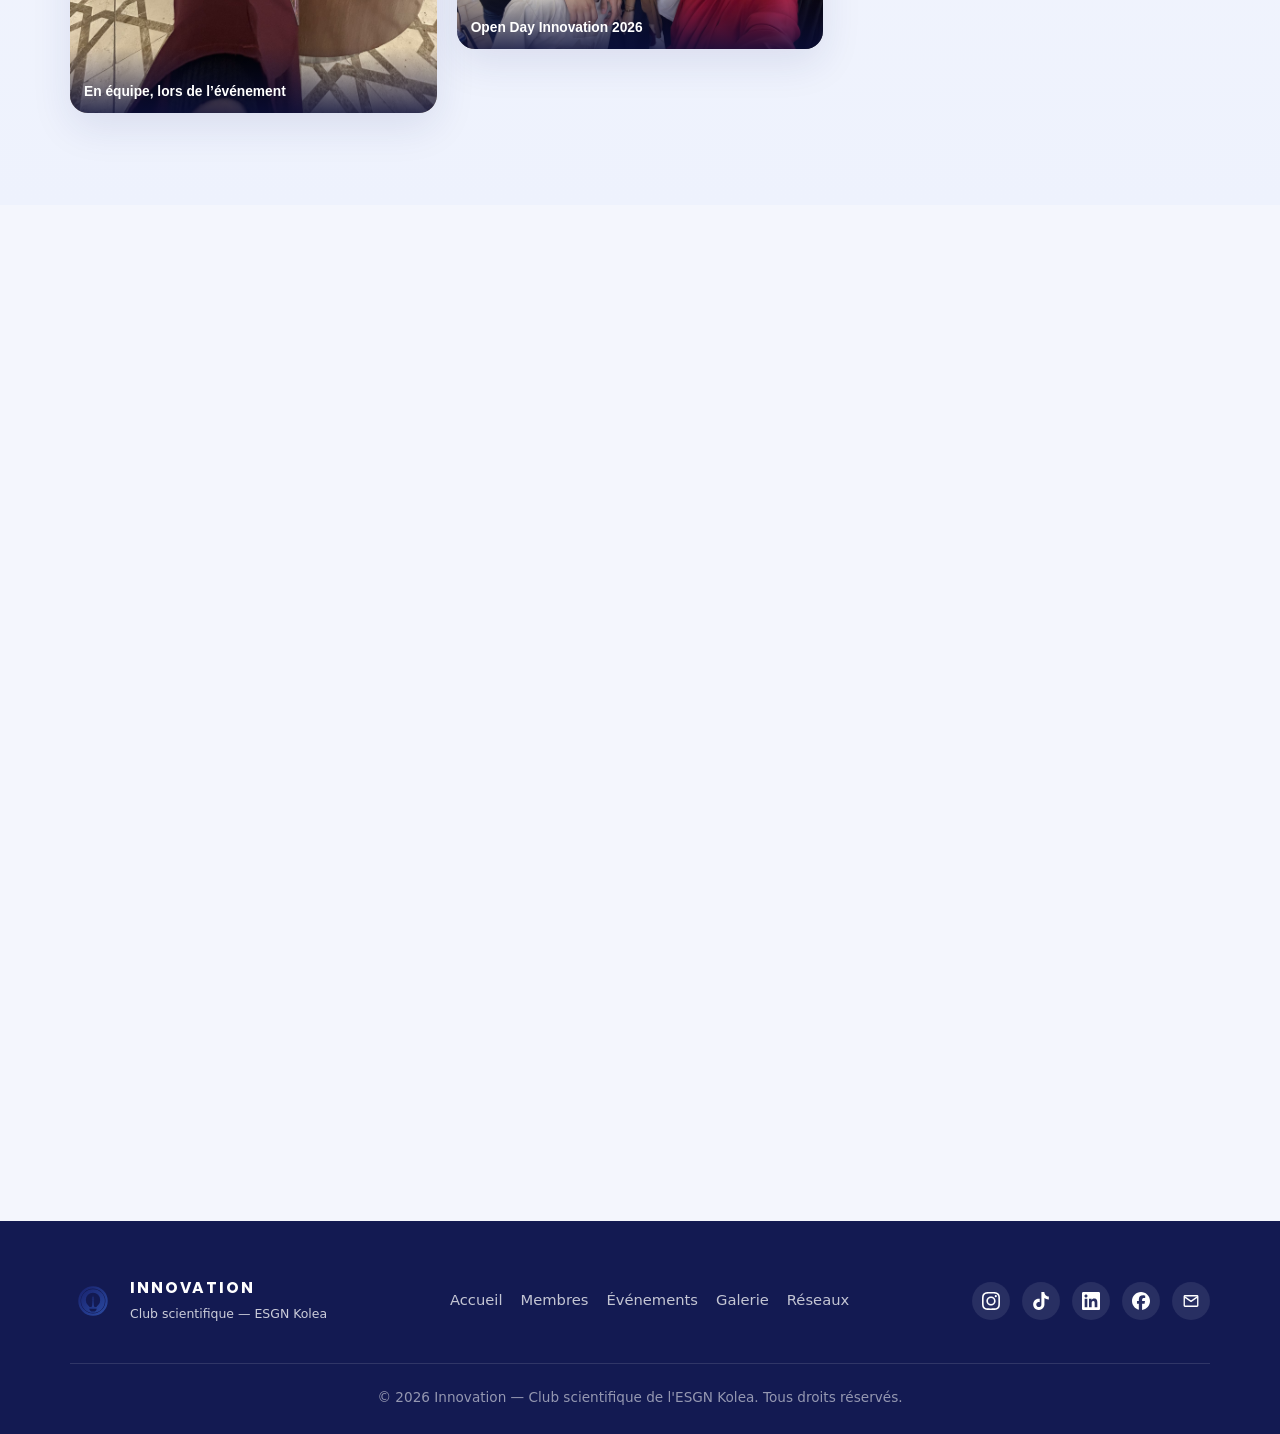
==== commit e90f4e2f: "Rendre l'expérience mobile identique au PC (animations, timings, ruban) Le site honorait l'option sy" ====
--- a/index.html
+++ b/index.html
@@ -699,7 +699,6 @@
   const ctx = canvas.getContext('2d');
   const pre = document.getElementById('pre'), post = document.getElementById('post');
   const wordsEl = document.getElementById('words');
-  const reduceMotion = matchMedia('(prefers-reduced-motion: reduce)').matches;
 
   let W, H, dpr, S, OX, OY, LS, CX, CY, solid = null, logos = [];
   let parts = [], buckets = Array.from({ length: 8 }, () => []);
@@ -859,7 +858,7 @@
     ctx.clearRect(0, 0, W, H);
     if (state !== 'revealing') setBlur(0);
     if (state === 'play') {
-      drawParticles(Math.min(1, time / 0.8 + (reduceMotion ? 1 : 0)));
+      drawParticles(Math.min(1, time / 0.8));
     } else if (state === 'revealing') {
       const t = revealT;
       // Astuce anti-pixels : tremblement + flou + halo pile au moment où les particules cèdent la place au logo plein
@@ -1001,6 +1000,16 @@
     updateNav();
   }
   document.getElementById('replay').addEventListener('click', replay);
+  /* Retour sur la page via l'historique (bouton « retour ») : l'état figé
+     dans le cache réafficherait le logo déjà assemblé — on relance l'intro. */
+  addEventListener('pageshow', e => {
+    if (!e.persisted || !logos.length) return;
+    if (state === 'switching') { sceneIdx = toIdx; setPalette(sceneIdx); fuse = 0; }
+    state = 'play';
+    replay();
+    rafId = 0;
+    startLoop();
+  });
   let lastW = 0, lastH = 0;
   addEventListener('resize', () => {
     if (!logos.length) return;
@@ -1012,7 +1021,7 @@
     if (w === lastW && h === lastH) return;
     lastW = w; lastH = h;
     // Formation pas encore terminée → on la rejoue ; sinon on garde la forme actuelle.
-    build(time > 3.6 || reduceMotion, sceneIdx); updateNav();
+    build(time > 3.6, sceneIdx); updateNav();
   });
 
   /* ============ DÉMARRAGE ============ */
@@ -1026,7 +1035,7 @@
     const load = async (src, ribbon) => { try { return src ? await imageLogoData(src) : vectorLogoData(ribbon); }
                                            catch (e) { console.warn('Image introuvable, logo vectoriel utilisé.', e); return vectorLogoData(ribbon); } };
     logos = [await load(CONFIG.LOGO_SRC, false), await load(CONFIG.LOGO_SRC_ROSE, true)];
-    setPalette(0); build(reduceMotion, 0); lastW = canvas.clientWidth; lastH = canvas.clientHeight; updateNav();
+    setPalette(0); build(false, 0); lastW = canvas.clientWidth; lastH = canvas.clientHeight; updateNav();
     // La physique des particules ne tourne que tant que le héros est visible (CPU/batterie).
     new IntersectionObserver(es => { heroVisible = es[0].isIntersecting; if (heroVisible) startLoop(); }, { threshold: 0 }).observe(hero);
     startLoop();
--- a/styles.css
+++ b/styles.css
@@ -942,6 +942,11 @@
   transition: opacity .25s;
   will-change: transform;
 }
+/* La bulle glisse quand elle change de côté ou change de texte :
+   elle traverse au lieu de sauter d'un bord à l'autre. */
+#bulle.glisse {
+  transition: opacity .25s, transform .4s cubic-bezier(.3, .9, .3, 1);
+}
 #bulle .fantome { display: block; visibility: hidden; }   /* réserve la taille finale */
 #bulle .ecrit { position: absolute; left: 14px; right: 14px; top: 10px; }
 #bulle .ecrit::after {                                     /* curseur qui clignote */
@@ -1076,11 +1081,6 @@
   outline-offset: 3px;
   border-radius: 8px;
 }
-@media (prefers-reduced-motion: reduce) {
-  html { scroll-behavior: auto; }
-  .reveal { opacity: 1 !important; transform: none !important; transition: none !important; }
-}
-
 /* ============================================================
    GALERIE DU SITE — espace dédié (#galerie)
    Rubans infinis de vidéos + grille photos/vidéos
@@ -1102,7 +1102,7 @@
 .piste {
   display: flex;
   width: max-content;
-  animation: rubanDefile var(--dur, 30s) linear infinite;
+  animation: rubanDefile var(--dur, 24s) linear infinite;
   will-change: transform;
 }
 .ruban.inverse .piste { animation-direction: reverse; }
@@ -1188,9 +1188,6 @@
   font-size: .78rem;
   box-shadow: 0 4px 12px rgba(0, 0, 0, .28);
   pointer-events: none;
-}
-@media (prefers-reduced-motion: reduce) {
-  .piste { animation: none !important; }
 }
 @media (max-width: 900px) {
   .media-grid { columns: 2; column-gap: 14px; }
@@ -1467,14 +1464,9 @@
   }
 }
 
-/* ---------- Accessibilité : mouvement réduit ---------- */
-@media (prefers-reduced-motion: reduce) {
-  *, *::before, *::after {
-    animation-duration: .01ms !important;
-    animation-iteration-count: 1 !important;
-    transition-duration: .01ms !important;
-  }
-}
+/* ---------- Animations ---------- */
+/* L'option système « Réduire les mouvements » n'est plus appliquée ici :
+   le site joue les mêmes animations partout, PC comme téléphone. */
 
 /* ---------- Mobile : fluidité et retours tactiles ---------- */
 @media (max-width: 900px) {
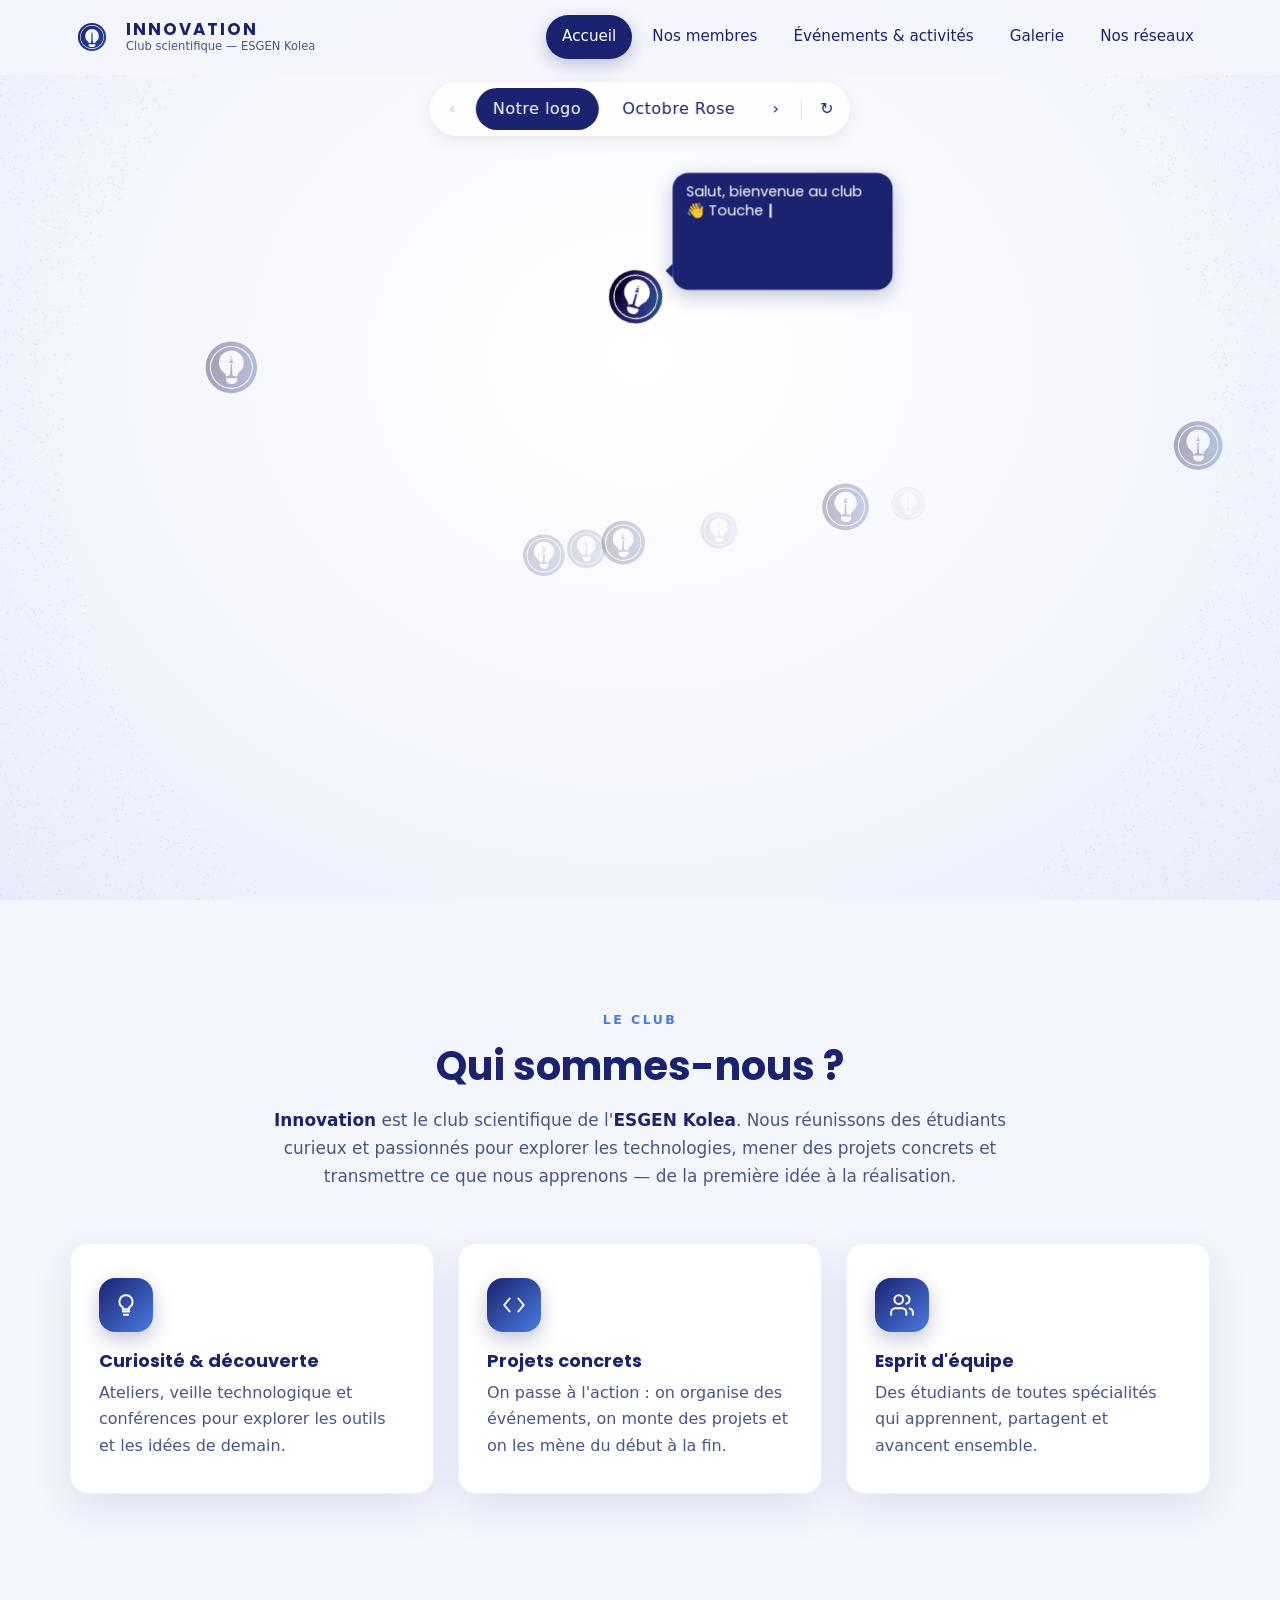
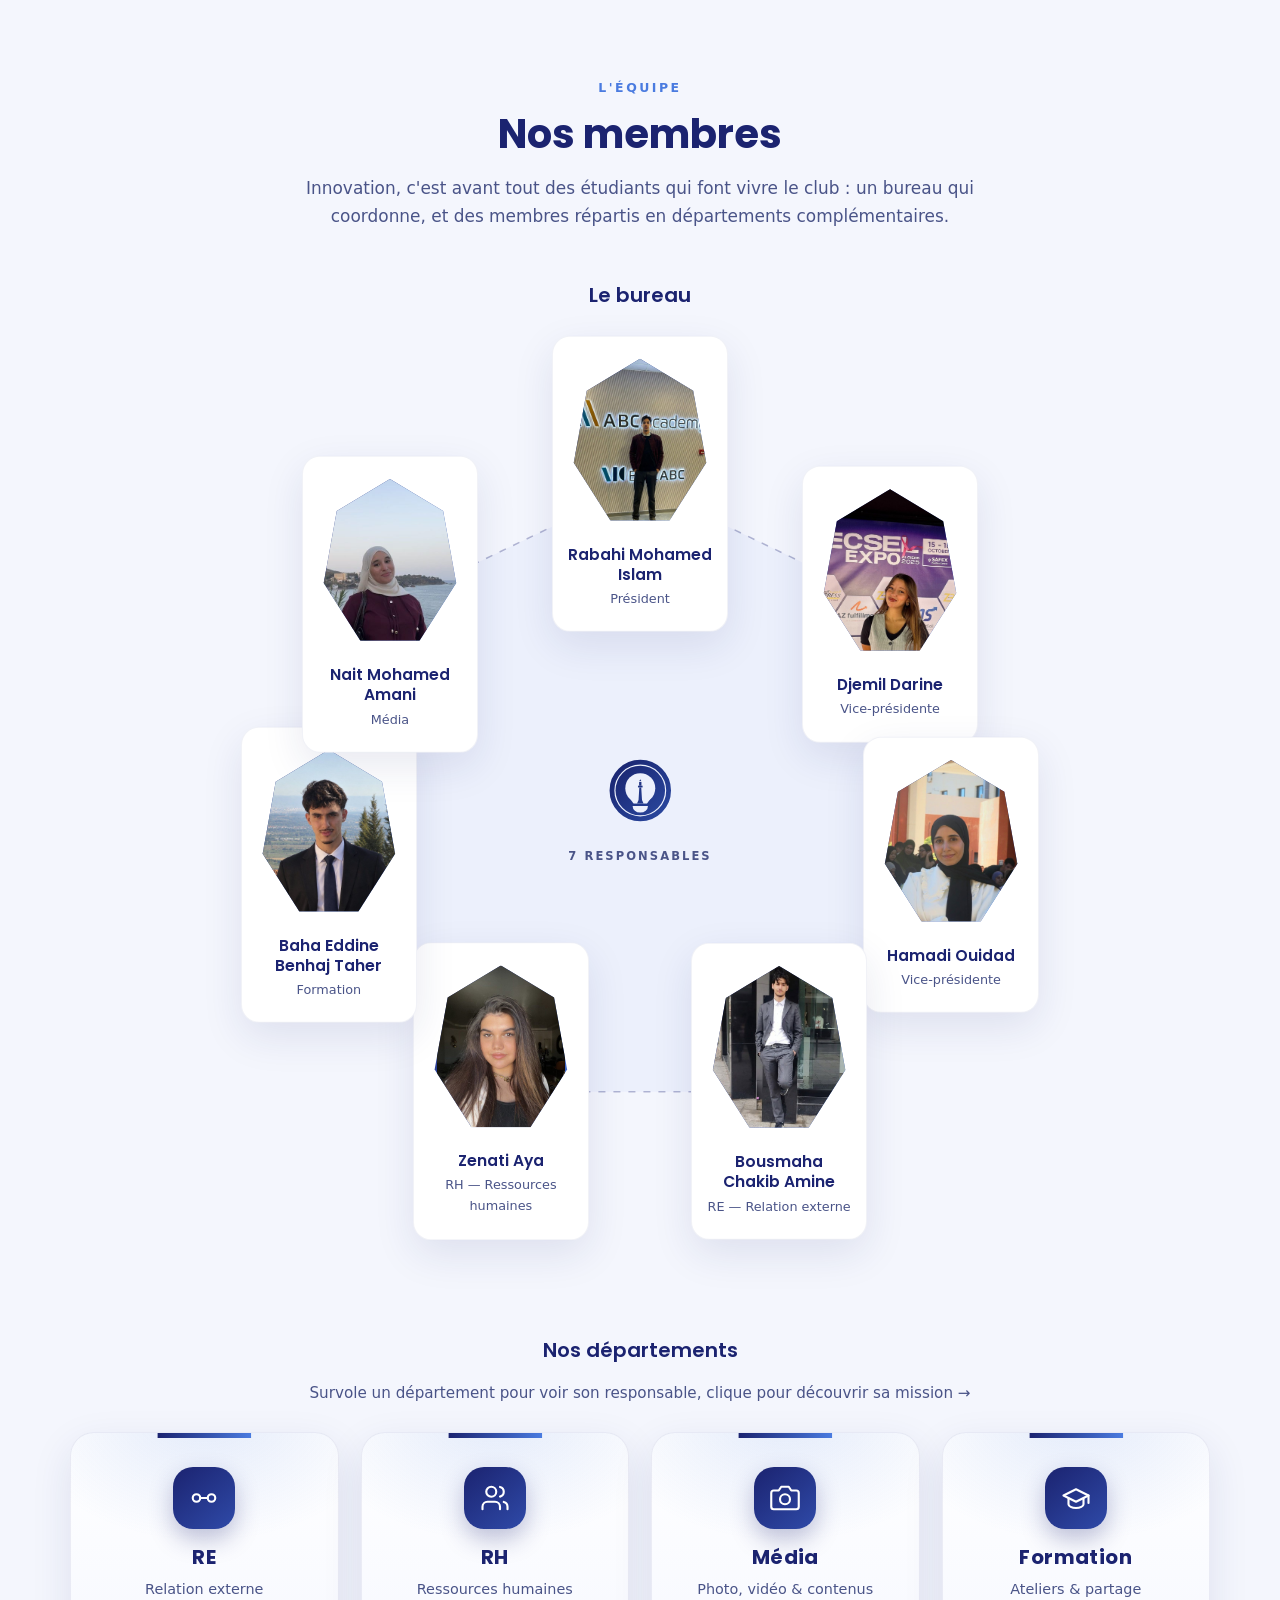
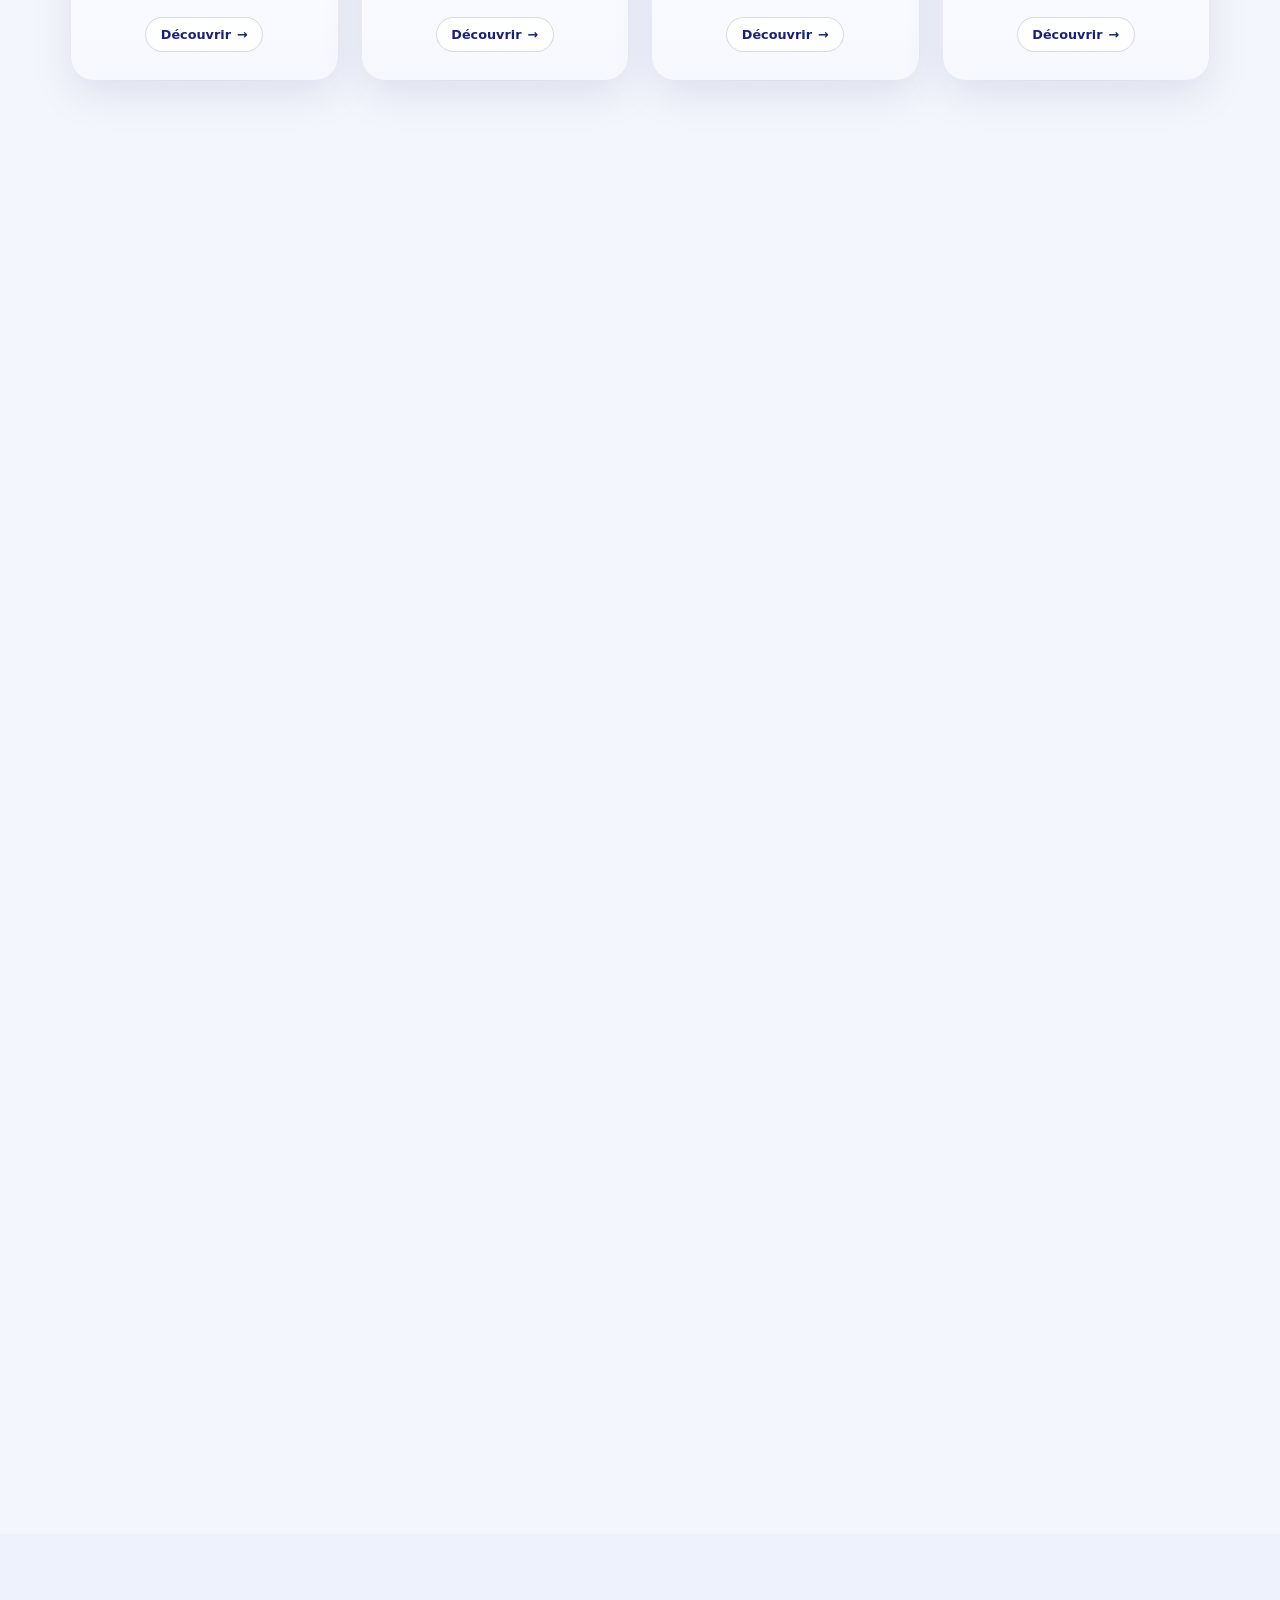
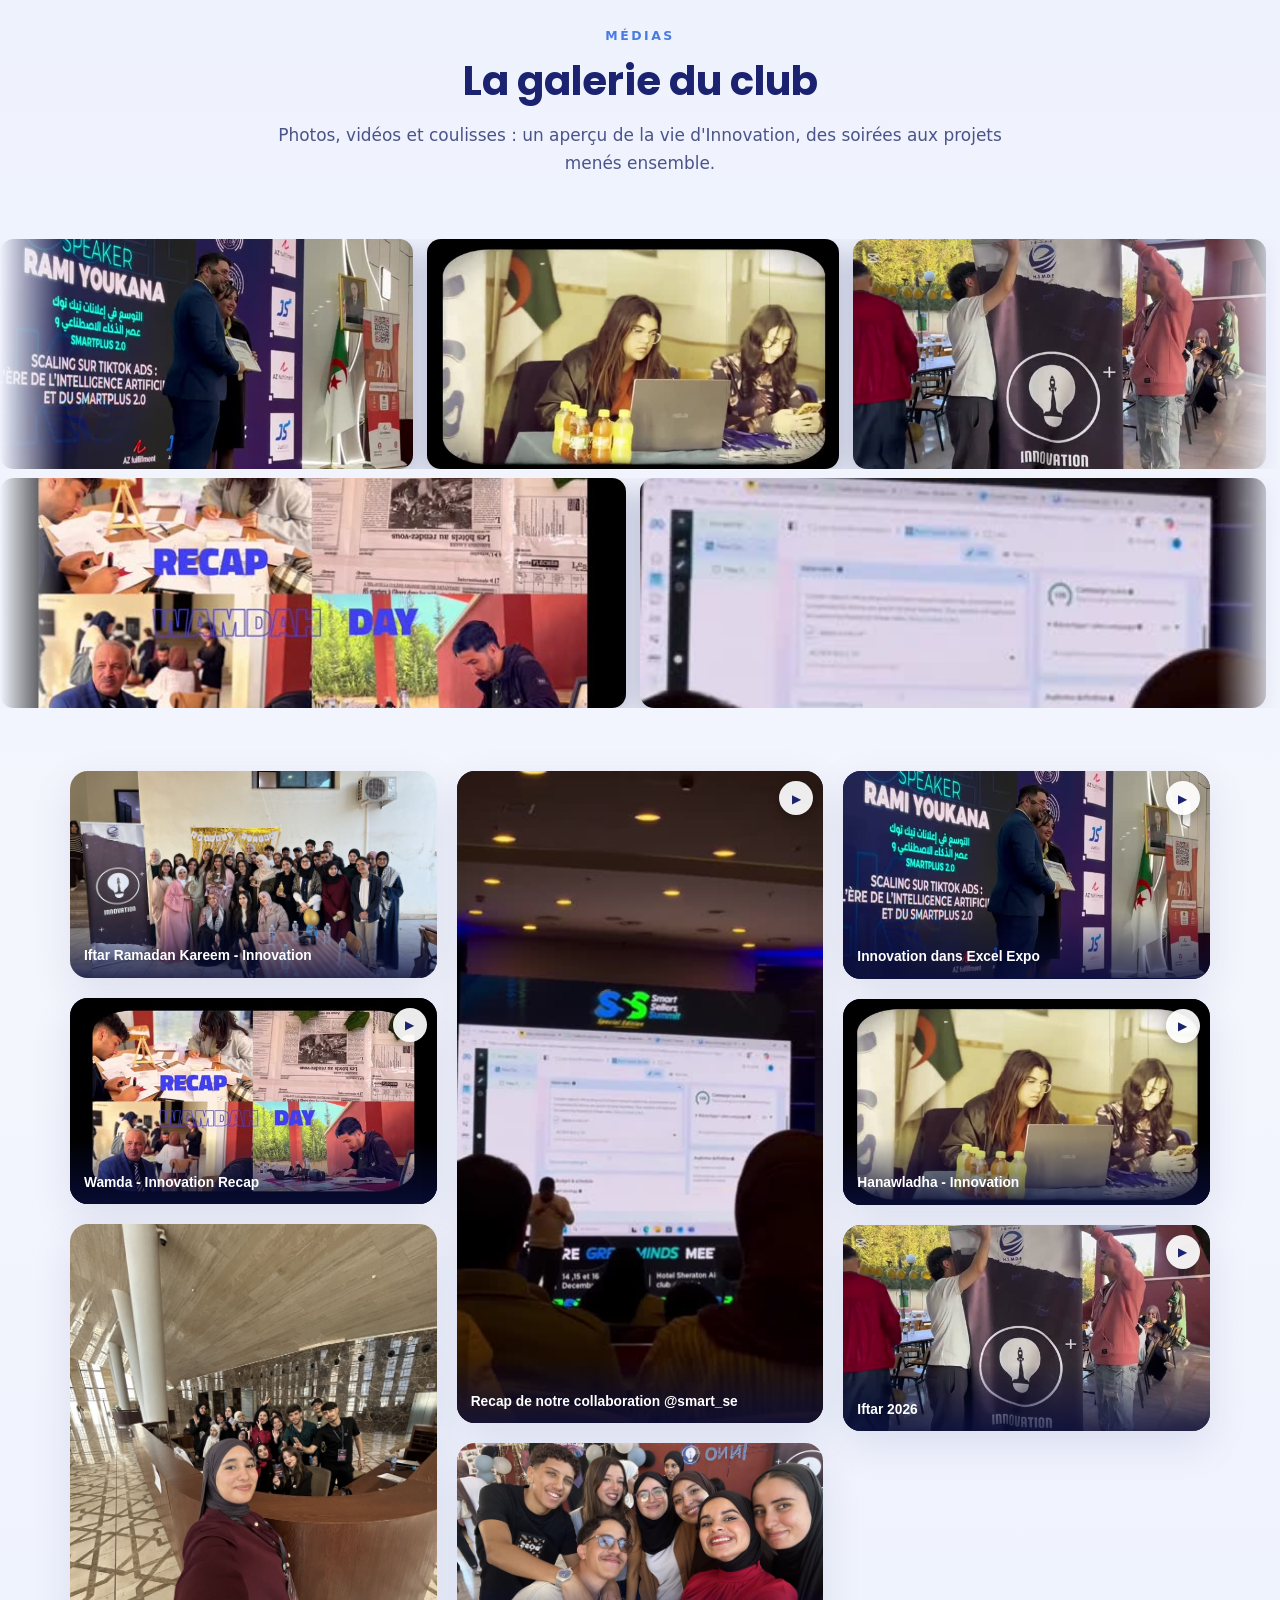
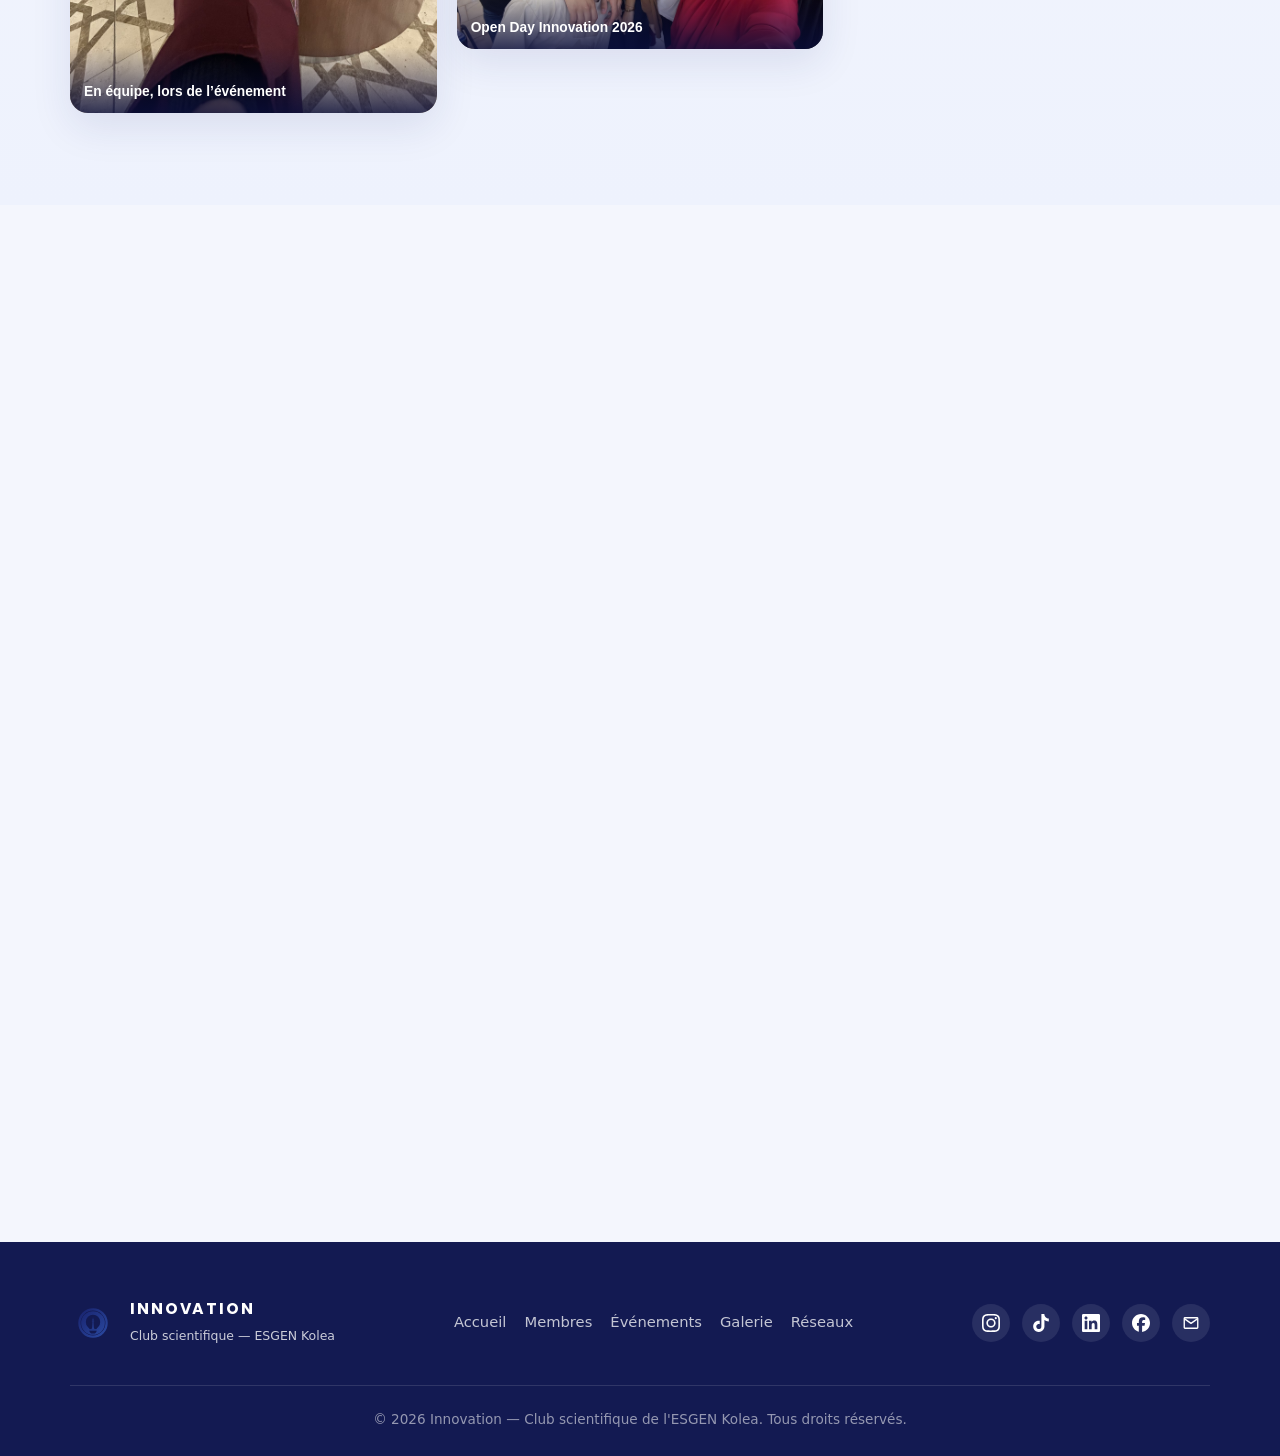
==== commit 2a9e9d8d: "Animer le pseudo INNOVATION, guetter les responsables au curseur, corriger « ESGEN » Trois demandes " ====
--- a/index.html
+++ b/index.html
@@ -3,11 +3,11 @@
 <head>
   <meta charset="utf-8">
   <meta name="viewport" content="width=device-width, initial-scale=1">
-  <title>Innovation — Club scientifique de l'ESGN Kolea</title>
-  <meta name="description" content="Innovation, le club scientifique de l'ESGN Kolea : nos membres, nos événements, nos activités et tous nos réseaux.">
+  <title>Innovation — Club scientifique de l'ESGEN Kolea</title>
+  <meta name="description" content="Innovation, le club scientifique de l'ESGEN Kolea : nos membres, nos événements, nos activités et tous nos réseaux.">
   <meta name="theme-color" content="#1b2370">
-  <meta property="og:title" content="Innovation — Club scientifique de l'ESGN Kolea">
-  <meta property="og:description" content="Imaginer, prototyper, innover : rejoins le club scientifique de l'ESGN Kolea.">
+  <meta property="og:title" content="Innovation — Club scientifique de l'ESGEN Kolea">
+  <meta property="og:description" content="Imaginer, prototyper, innover : rejoins le club scientifique de l'ESGEN Kolea.">
   <meta property="og:type" content="website">
   <link rel="icon" type="image/svg+xml" sizes="any" href="favicon.svg?v=2">
   <link rel="preconnect" href="https://fonts.googleapis.com">
@@ -35,7 +35,9 @@
             clip-path: circle(0% at 50% 40%); transition: clip-path 1.6s cubic-bezier(.65,0,.35,1) .15s; }
     .hero.rose .bg-b { clip-path: circle(150% at 50% 40%); }
 
-    canvas { position: absolute; inset: 0; width: 100%; height: 100%; cursor: pointer; touch-action: manipulation; z-index: 1; }
+    /* ciblé sur le canvas du héros : une règle « canvas » globale cassait
+       le pseudo animé qui vit dans le titre juste en dessous */
+    #hero > canvas { position: absolute; inset: 0; width: 100%; height: 100%; cursor: pointer; touch-action: manipulation; z-index: 1; }
 
     /* Navigation */
     .nav { position: absolute; top: 16px; left: 50%; transform: translateX(-50%); z-index: 3; display: flex; align-items: center; gap: 6px;
@@ -56,6 +58,13 @@
     .content.show { opacity: 1; transform: none; }
     .content.show .actions { pointer-events: auto; }
     h1 { color: var(--accent); font-size: clamp(1.4rem, 3.4vw, 2.6rem); letter-spacing: .14em; text-transform: uppercase; }
+    /* Pseudo du site animé (wordmark.js) : le mot INNOVATION dessiné en particules,
+       le premier O devenant un atome. Le texte reste dans le DOM (accessibilité,
+       moteur de recherche) ; le canvas ne fait que le remplacer à l'écran. */
+    .hero-word { position: relative; line-height: 1; }
+    .hero-word canvas { display: block; width: min(100%, 880px); margin: 0 auto; }
+    .hero-word canvas[hidden] { display: none; }
+    .hero-word.is-canvas .hero-word-text { position: absolute; width: 1px; height: 1px; overflow: hidden; clip: rect(0 0 0 0); white-space: nowrap; }
     .content p { color: #4a5488; margin-top: .5em; font-size: clamp(.9rem, 1.4vw, 1.1rem); }
     .actions { margin-top: 1.2em; display: flex; gap: 12px; justify-content: center; flex-wrap: wrap; }
     .btn { font: inherit; cursor: pointer; border-radius: 999px; padding: .7em 1.6em; border: 2px solid var(--accent); transition: .2s; }
@@ -111,7 +120,7 @@
         <svg class="brand-logo" viewBox="0 0 500 500" role="img" aria-label="Logo Innovation"><use href="#innovLogo"></use></svg>
         <span class="brand-text">
           <span class="brand-name">Innovation</span>
-          <span class="brand-sub">Club scientifique — ESGN Kolea</span>
+          <span class="brand-sub">Club scientifique — ESGEN Kolea</span>
         </span>
       </a>
 
@@ -160,8 +169,11 @@
 
       <!-- Logo du club : après le dévoilement -->
       <div class="content" id="post">
-        <h1>Innovation</h1>
-        <p>Le club scientifique de l'ESGN Kolea — imaginer, prototyper, innover.</p>
+        <h1 class="hero-word">
+          <span class="hero-word-text" id="motTexte">Innovation</span>
+          <canvas id="motCanvas" hidden aria-hidden="true"></canvas>
+        </h1>
+        <p>Le club scientifique de l'ESGEN Kolea — imaginer, prototyper, innover.</p>
         <div class="actions"><a class="btn primary" href="#apropos">Découvrez-nous</a></div>
       </div>
 
@@ -176,7 +188,7 @@
           <p class="eyebrow reveal">Le club</p>
           <h2 class="section-title reveal">Qui sommes-nous&nbsp;?</h2>
           <p class="section-lead reveal">
-            <strong>Innovation</strong> est le club scientifique de l'<strong>ESGN Kolea</strong>. Nous réunissons
+            <strong>Innovation</strong> est le club scientifique de l'<strong>ESGEN Kolea</strong>. Nous réunissons
             des étudiants curieux et passionnés pour explorer les technologies, mener des projets concrets et
             transmettre ce que nous apprenons — de la première idée à la réalisation.
           </p>
@@ -283,9 +295,16 @@
         </div>
 
         <h3 class="sub-title sub-title-spaced reveal">Nos départements</h3>
-        <p class="dept-hint reveal">Clique sur un département pour découvrir sa mission →</p>
+        <p class="dept-hint reveal">Survole un département pour voir son responsable, clique pour découvrir sa mission →</p>
         <div class="dept-grid">
           <button type="button" class="dept-card reveal" data-dept="re" aria-haspopup="dialog">
+            <span class="dept-peek" aria-hidden="true">
+              <img src="photos/re.jpg" alt="" loading="lazy" onerror="this.remove()">
+              <span class="dept-peek-cap">
+                <span class="dept-peek-role">Responsable du département</span>
+                <span class="dept-peek-name">Bousmaha Chakib Amine</span>
+              </span>
+            </span>
             <span class="dept-icon" aria-hidden="true">
               <svg viewBox="0 0 24 24"><circle cx="6" cy="12" r="3"/><circle cx="18" cy="12" r="3"/><path d="M9 12h6"/></svg>
             </span>
@@ -294,6 +313,13 @@
             <span class="dept-more">Découvrir <span class="dept-arrow">→</span></span>
           </button>
           <button type="button" class="dept-card reveal" data-dept="rh" aria-haspopup="dialog">
+            <span class="dept-peek" aria-hidden="true">
+              <img src="photos/rh.jpg" alt="" loading="lazy" onerror="this.remove()">
+              <span class="dept-peek-cap">
+                <span class="dept-peek-role">Responsable du département</span>
+                <span class="dept-peek-name">Zenati Aya</span>
+              </span>
+            </span>
             <span class="dept-icon" aria-hidden="true">
               <svg viewBox="0 0 24 24"><path d="M16 21v-2a4 4 0 0 0-4-4H6a4 4 0 0 0-4 4v2"/><circle cx="9" cy="7" r="4"/><path d="M22 21v-2a4 4 0 0 0-3-3.87M16 3.13a4 4 0 0 1 0 7.75"/></svg>
             </span>
@@ -302,6 +328,13 @@
             <span class="dept-more">Découvrir <span class="dept-arrow">→</span></span>
           </button>
           <button type="button" class="dept-card reveal" data-dept="media" aria-haspopup="dialog">
+            <span class="dept-peek" aria-hidden="true">
+              <img src="photos/media.jpg" alt="" loading="lazy" onerror="this.remove()">
+              <span class="dept-peek-cap">
+                <span class="dept-peek-role">Responsable du département</span>
+                <span class="dept-peek-name">Nait Mohamed Amani</span>
+              </span>
+            </span>
             <span class="dept-icon" aria-hidden="true">
               <svg viewBox="0 0 24 24"><path d="M23 19a2 2 0 0 1-2 2H3a2 2 0 0 1-2-2V8a2 2 0 0 1 2-2h4l2-3h6l2 3h4a2 2 0 0 1 2 2z"/><circle cx="12" cy="13" r="4"/></svg>
             </span>
@@ -310,6 +343,13 @@
             <span class="dept-more">Découvrir <span class="dept-arrow">→</span></span>
           </button>
           <button type="button" class="dept-card reveal" data-dept="formation" aria-haspopup="dialog">
+            <span class="dept-peek" aria-hidden="true">
+              <img src="photos/formation.jpg" alt="" loading="lazy" onerror="this.remove()">
+              <span class="dept-peek-cap">
+                <span class="dept-peek-role">Responsable du département</span>
+                <span class="dept-peek-name">Baha Eddine Benhaj Taher</span>
+              </span>
+            </span>
             <span class="dept-icon" aria-hidden="true">
               <svg viewBox="0 0 24 24"><path d="M22 10 12 5 2 10l10 5 10-5Z"/><path d="M6 12.5V17c0 1.7 2.7 3 6 3s6-1.3 6-3v-4.5"/><path d="M22 10v6"/></svg>
             </span>
@@ -463,7 +503,7 @@
               <svg viewBox="0 0 24 24"><path d="M20.447 20.452h-3.554v-5.569c0-1.328-.027-3.037-1.852-3.037-1.853 0-2.136 1.445-2.136 2.939v5.667H9.351V9h3.414v1.561h.046c.477-.9 1.637-1.85 3.37-1.85 3.601 0 4.267 2.37 4.267 5.455v6.286zM5.337 7.433c-1.144 0-2.063-.926-2.063-2.065 0-1.138.92-2.063 2.063-2.063 1.14 0 2.064.925 2.064 2.063 0 1.139-.925 2.065-2.064 2.065zm1.782 13.019H3.555V9h3.564v11.452zM22.225 0H1.771C.792 0 0 .774 0 1.729v20.542C0 23.227.792 24 1.771 24h20.451C23.2 24 24 23.227 24 22.271V1.729C24 .774 23.2 0 22.222 0h.003z"/></svg>
             </span>
             <span class="social-name">LinkedIn</span>
-            <span class="social-handle">Innovation — ESGN Kolea</span>
+            <span class="social-handle">Innovation — ESGEN Kolea</span>
           </a>
 
           <a class="social-card reveal" data-net="facebook" href="https://tr.ee/ztxpto45_M" target="_blank" rel="noopener">
@@ -500,7 +540,7 @@
         <svg class="footer-logo" viewBox="0 0 500 500" role="img" aria-label="Logo Innovation"><use href="#innovLogo"></use></svg>
         <div>
           <strong>Innovation</strong>
-          <span>Club scientifique — ESGN Kolea</span>
+          <span>Club scientifique — ESGEN Kolea</span>
         </div>
       </div>
       <nav class="footer-nav" aria-label="Liens du pied de page">
@@ -529,7 +569,7 @@
       </div>
     </div>
     <div class="container footer-bottom">
-      <p>© <span id="year">2026</span> Innovation — Club scientifique de l'ESGN Kolea. Tous droits réservés.</p>
+      <p>© <span id="year">2026</span> Innovation — Club scientifique de l'ESGEN Kolea. Tous droits réservés.</p>
     </div>
   </footer>
 
@@ -1045,6 +1085,9 @@
   <!-- Mascotte : le petit logo du club qui explore librement la page -->
   <div id="mascotte" aria-hidden="true"></div>
 
+  <!-- Pseudo du site : le mot INNOVATION qui s'assemble en particules -->
+  <script src="wordmark.js"></script>
+
   <!-- Script du site : menu mobile, galerie, rubans, mascotte… -->
   <script src="script.js"></script>
 </body>
--- a/styles.css
+++ b/styles.css
@@ -1,5 +1,5 @@
 /* ============================================================
-   INNOVATION — Club scientifique de l'ESGN Kolea
+   INNOVATION — Club scientifique de l'ESGEN Kolea
    Feuille de style principale du site
    (Les styles de la bannière héros sont dans index.html, à la
    manière du fichier d'origine ; cette feuille vient AVANT eux,
@@ -509,6 +509,75 @@
   text-align: center;
   font-size: .95rem;
   margin: -8px 0 26px;
+}
+
+/* ---------- Lampe au curseur : la photo du responsable n'apparaît
+   que dans le cercle suivi par le pointeur (au survol, sans cliquer) ---------- */
+@property --r { syntax: '<length>'; inherits: false; initial-value: 0px; }
+.dept-card > .dept-peek {
+  position: absolute;
+  inset: 0;
+  z-index: 2;
+  display: block;
+  overflow: hidden;
+  border-radius: inherit;
+  pointer-events: none;
+  opacity: 0;
+  --mx: 50%;
+  --my: 50%;
+  --r: 0px;
+  background: linear-gradient(160deg, var(--navy), var(--blue));
+  -webkit-mask-image: radial-gradient(circle var(--r) at var(--mx) var(--my), #000 62%, rgba(0, 0, 0, 0) 100%);
+          mask-image: radial-gradient(circle var(--r) at var(--mx) var(--my), #000 62%, rgba(0, 0, 0, 0) 100%);
+  transition: --r .4s cubic-bezier(.2, .8, .2, 1), opacity .25s ease;
+}
+.dept-card:hover > .dept-peek,
+.dept-card:focus-visible > .dept-peek { opacity: 1; --r: 105px; }
+.dept-peek img {
+  position: absolute;
+  inset: 0;
+  width: 100%;
+  height: 100%;
+  object-fit: cover;
+  object-position: 50% 18%;
+  transform: scale(1.07) translate(var(--px, 0px), var(--py, 0px));
+  transition: transform .3s ease-out;
+}
+/* Voile sombre en bas : la légende reste lisible sur n'importe quelle photo */
+.dept-peek::after {
+  content: "";
+  position: absolute;
+  inset: 0;
+  background: linear-gradient(to top, rgba(10, 14, 48, .9), rgba(10, 14, 48, 0) 58%);
+}
+.dept-peek-cap {
+  position: absolute;
+  left: 18px;
+  right: 18px;
+  bottom: 16px;
+  z-index: 1;
+  display: flex;
+  flex-direction: column;
+  gap: 2px;
+  text-align: left;
+  color: #fff;
+}
+.dept-peek-role {
+  font-size: .68rem;
+  letter-spacing: .12em;
+  text-transform: uppercase;
+  color: #a9b6ff;
+}
+.dept-peek-name {
+  font-family: "Poppins", "Segoe UI", system-ui, sans-serif;
+  font-weight: 700;
+  font-size: 1.02rem;
+  line-height: 1.2;
+  overflow-wrap: anywhere;
+}
+@media (prefers-reduced-motion: reduce) {
+  .dept-card > .dept-peek { transition: none; }
+  .dept-peek img { transition: none; transform: scale(1.07); }
 }
 
 /* ---------- Événements & activités ---------- */
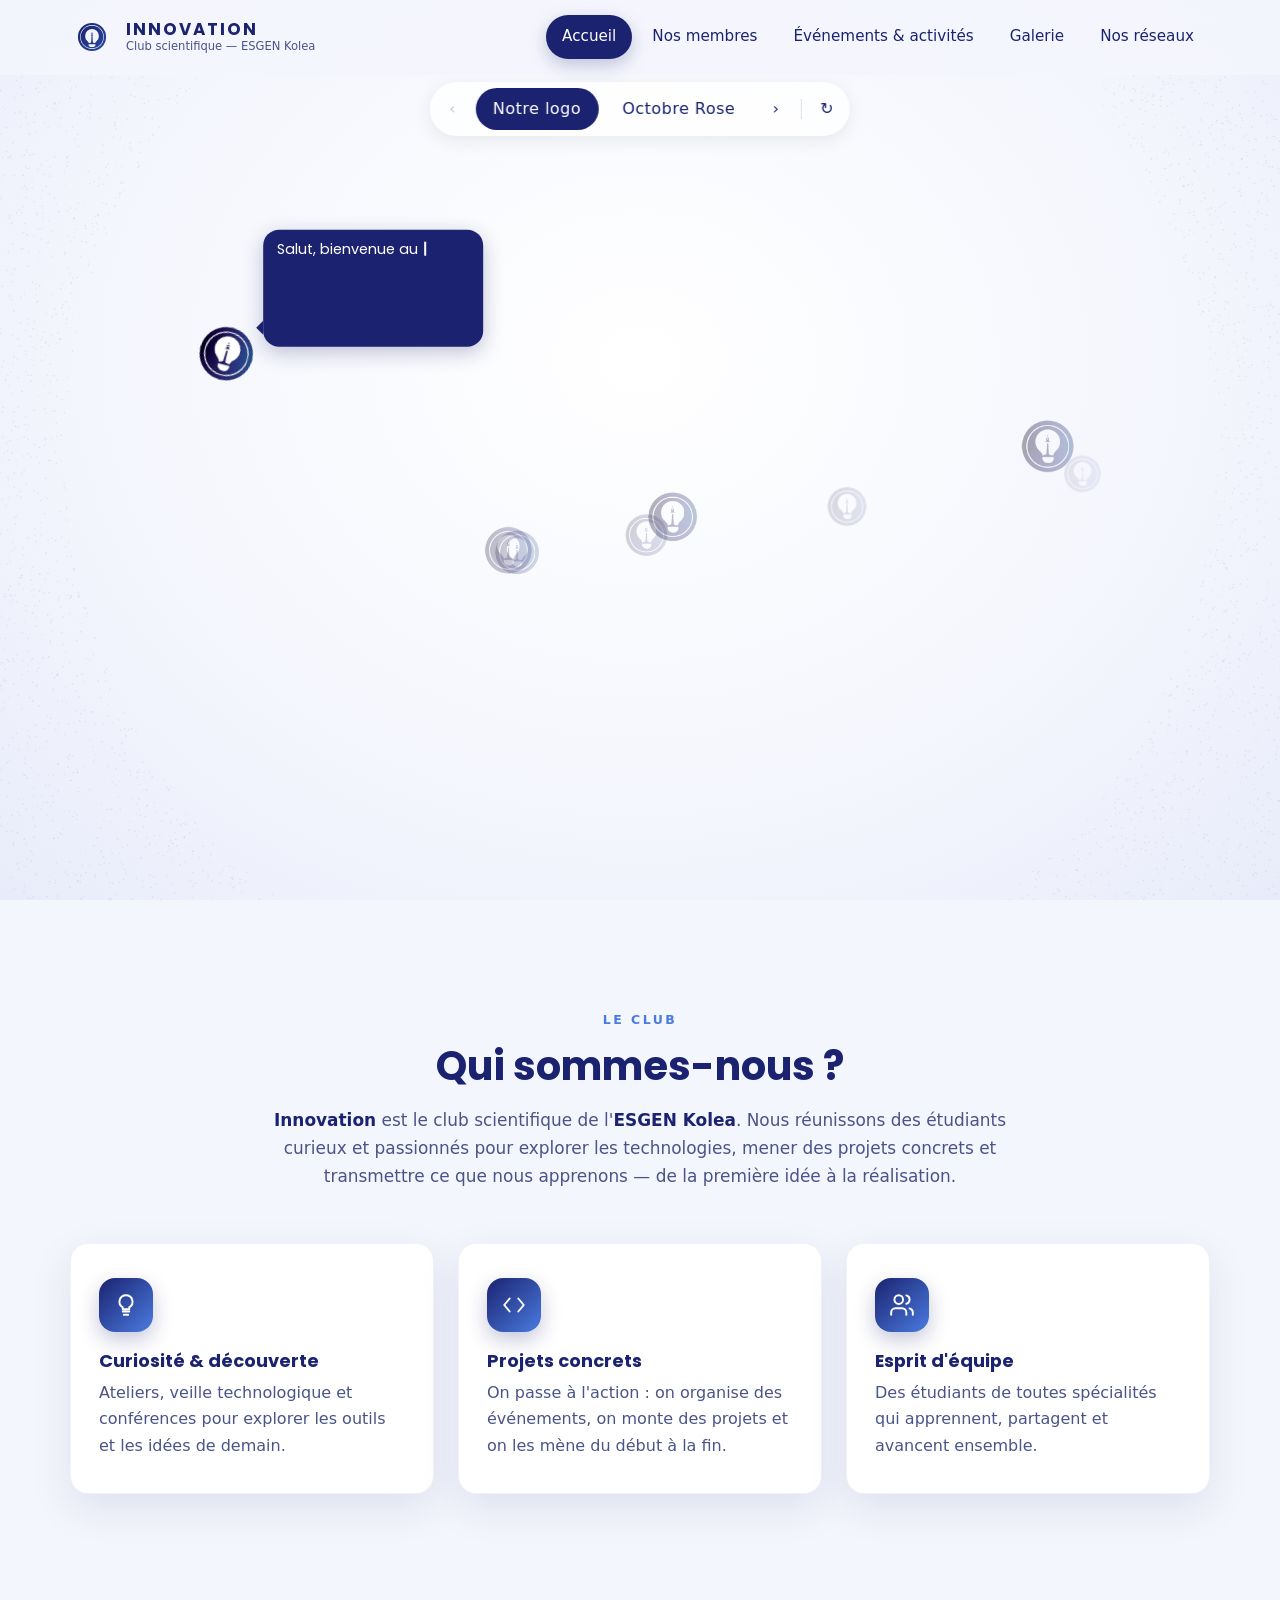
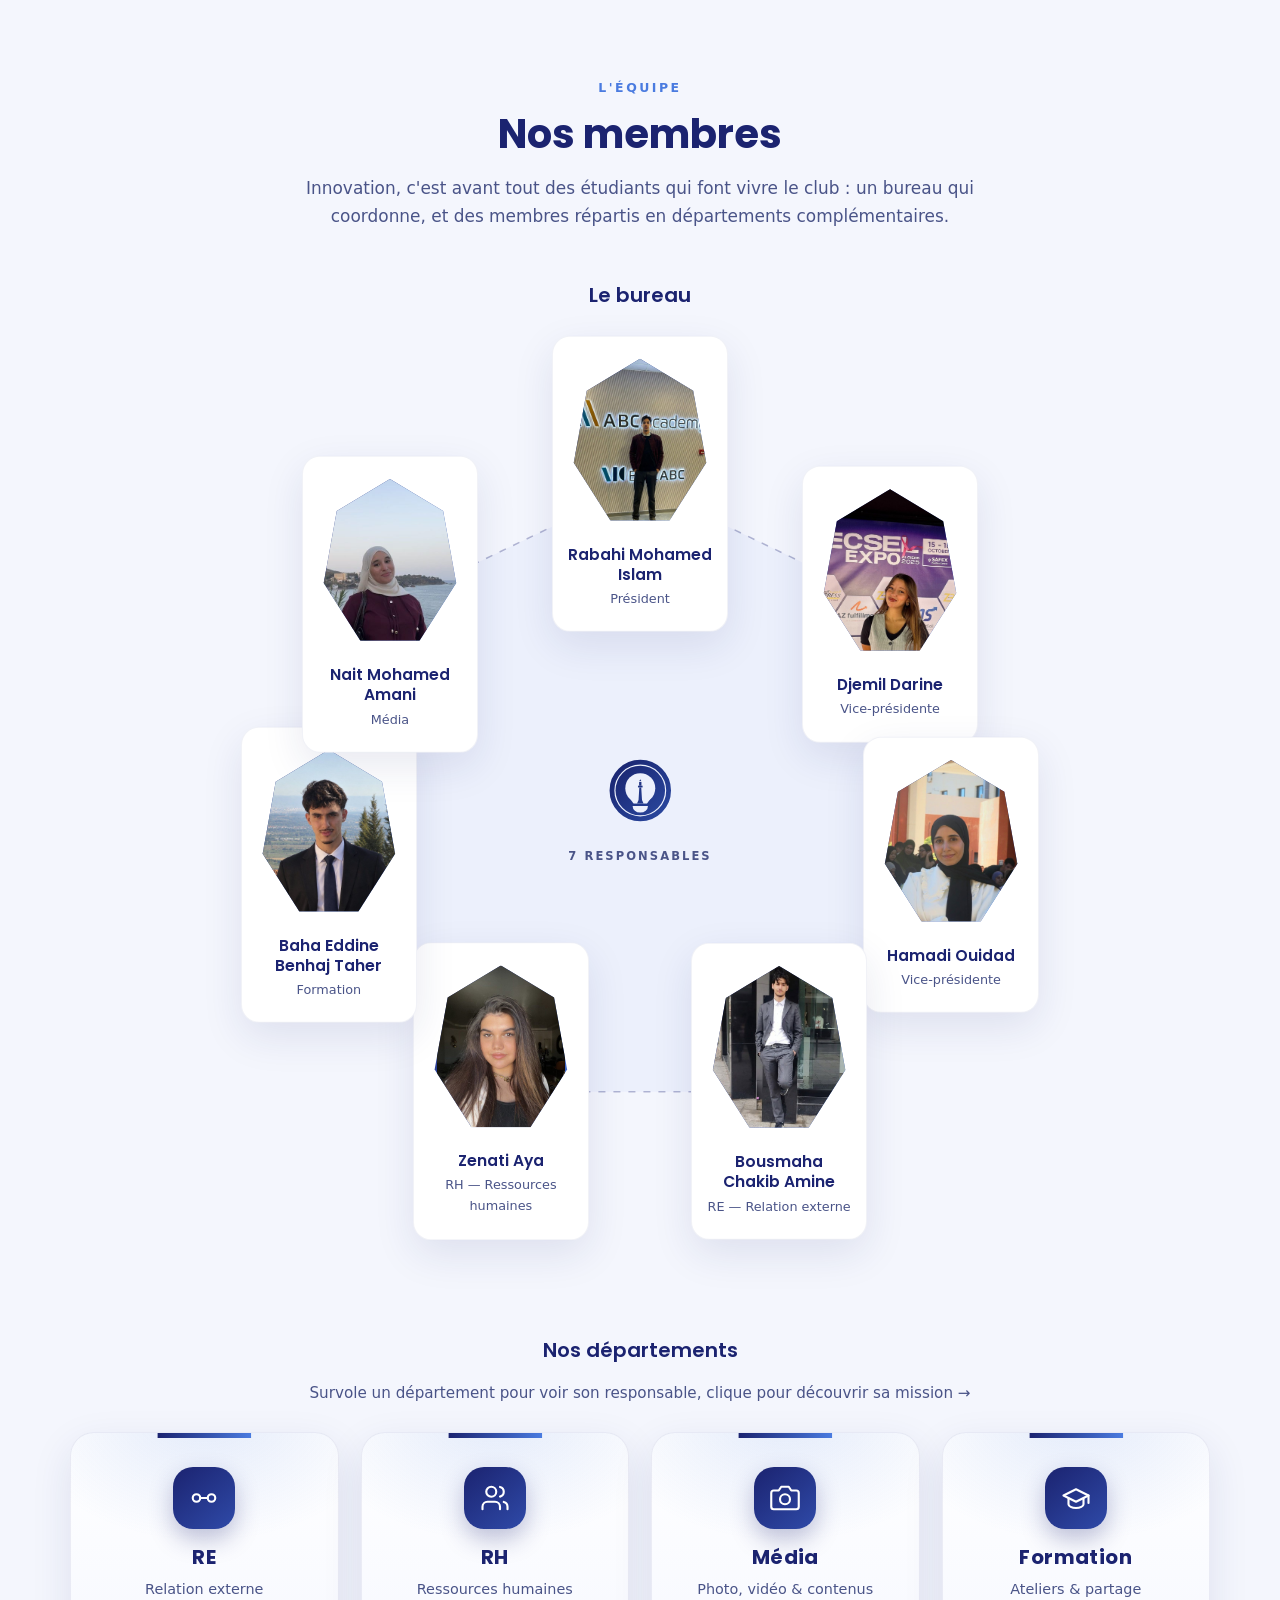
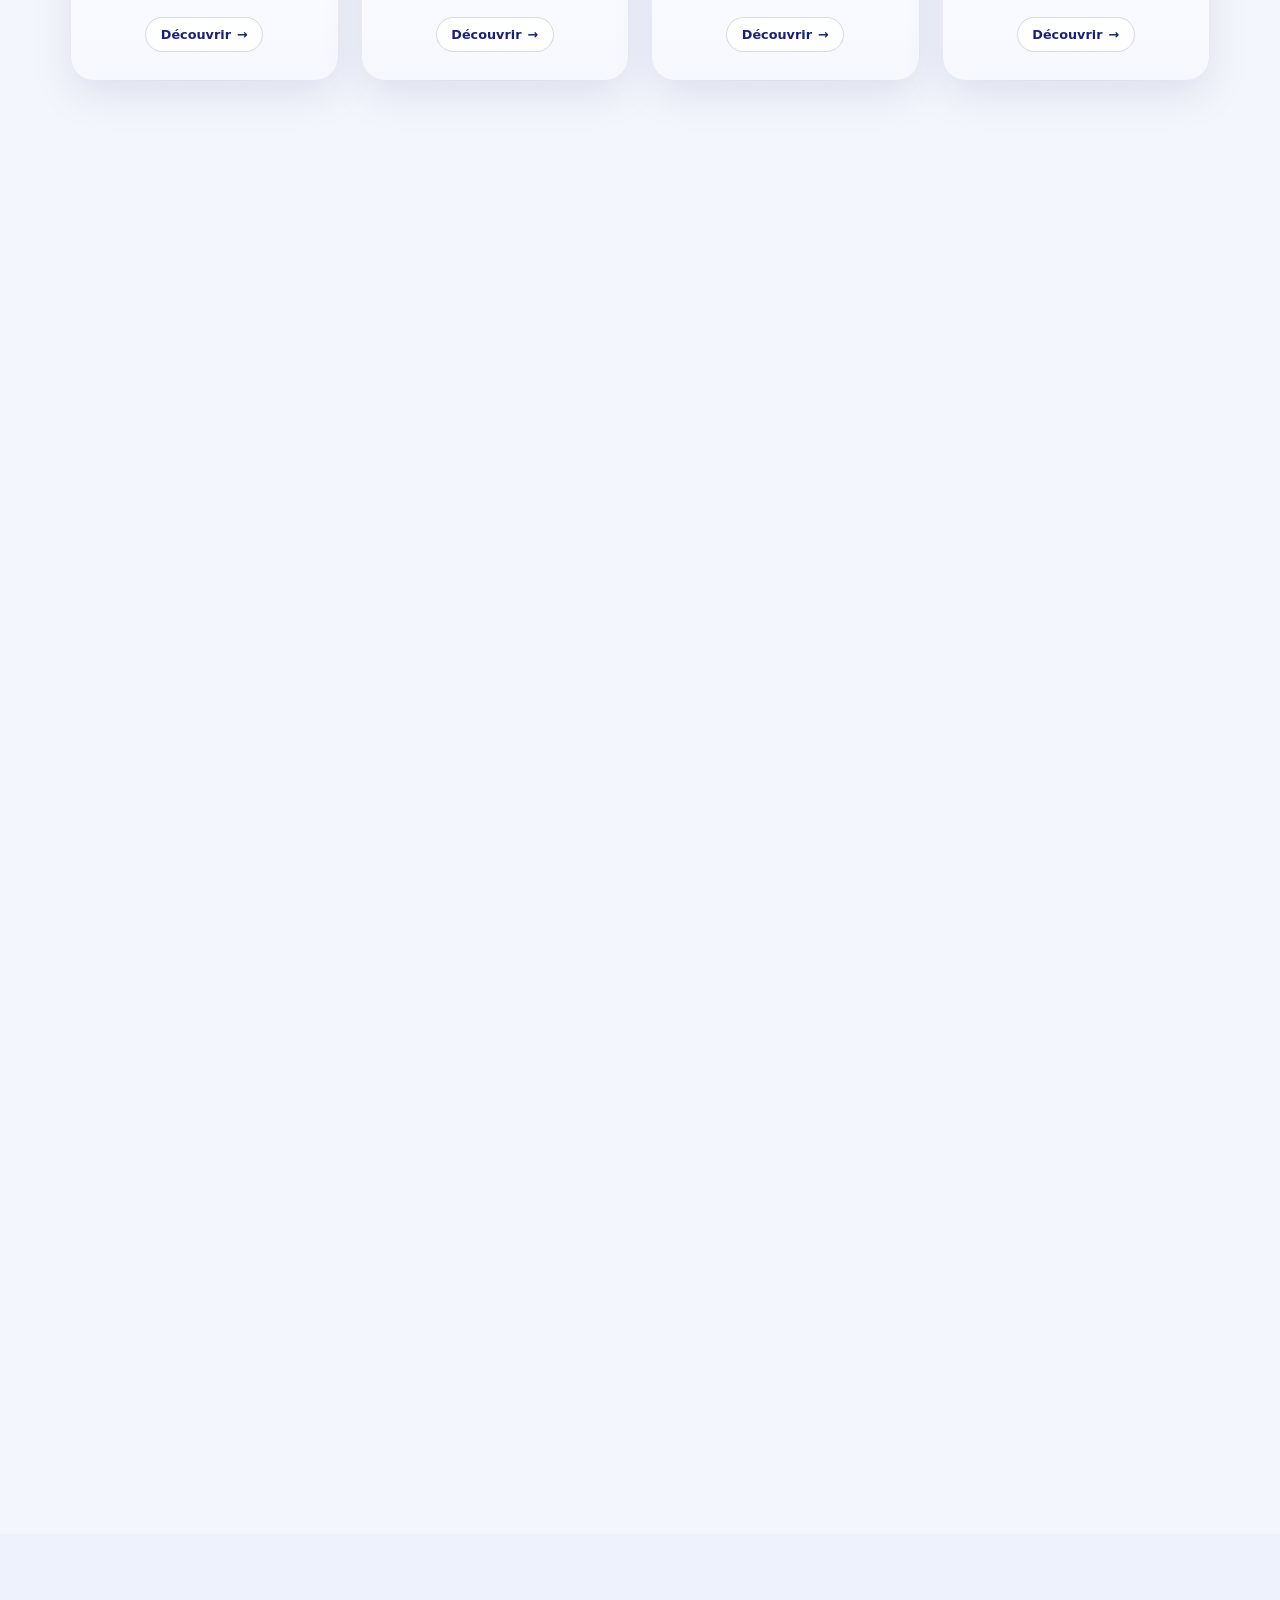
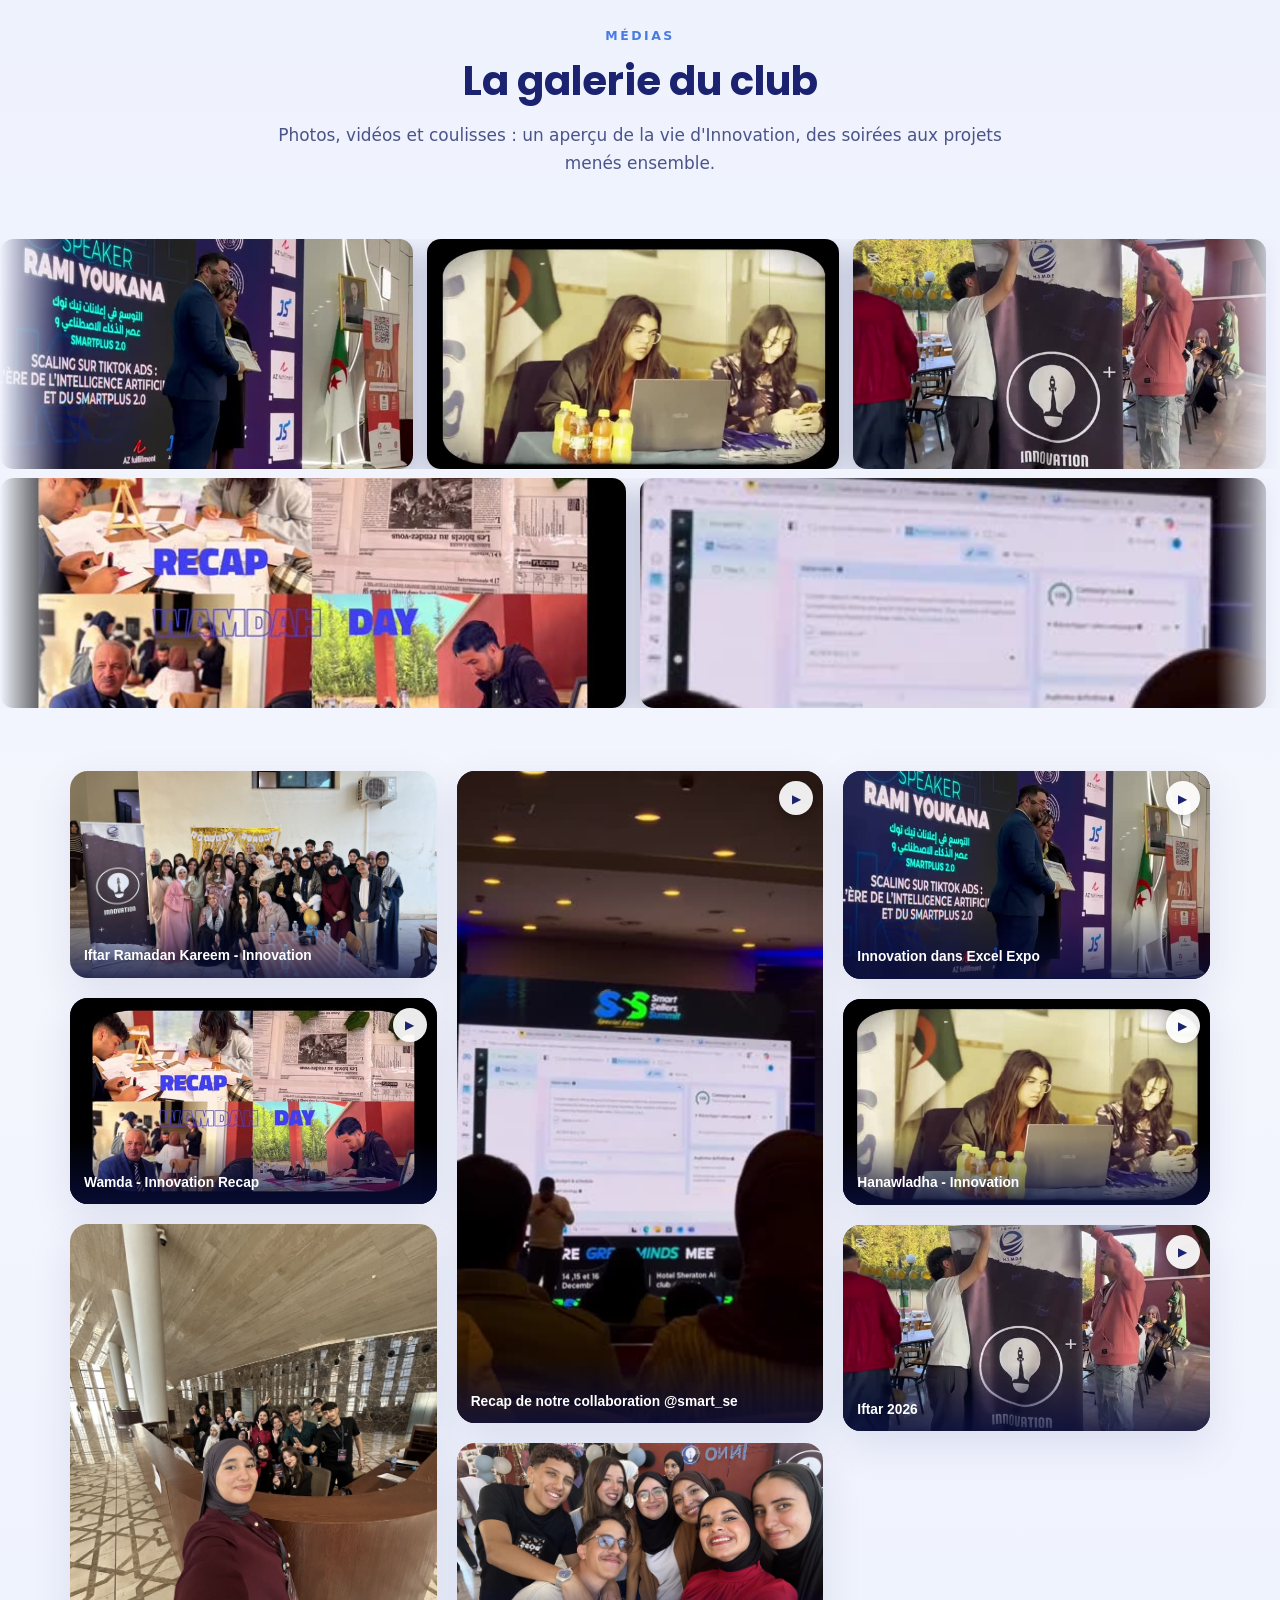
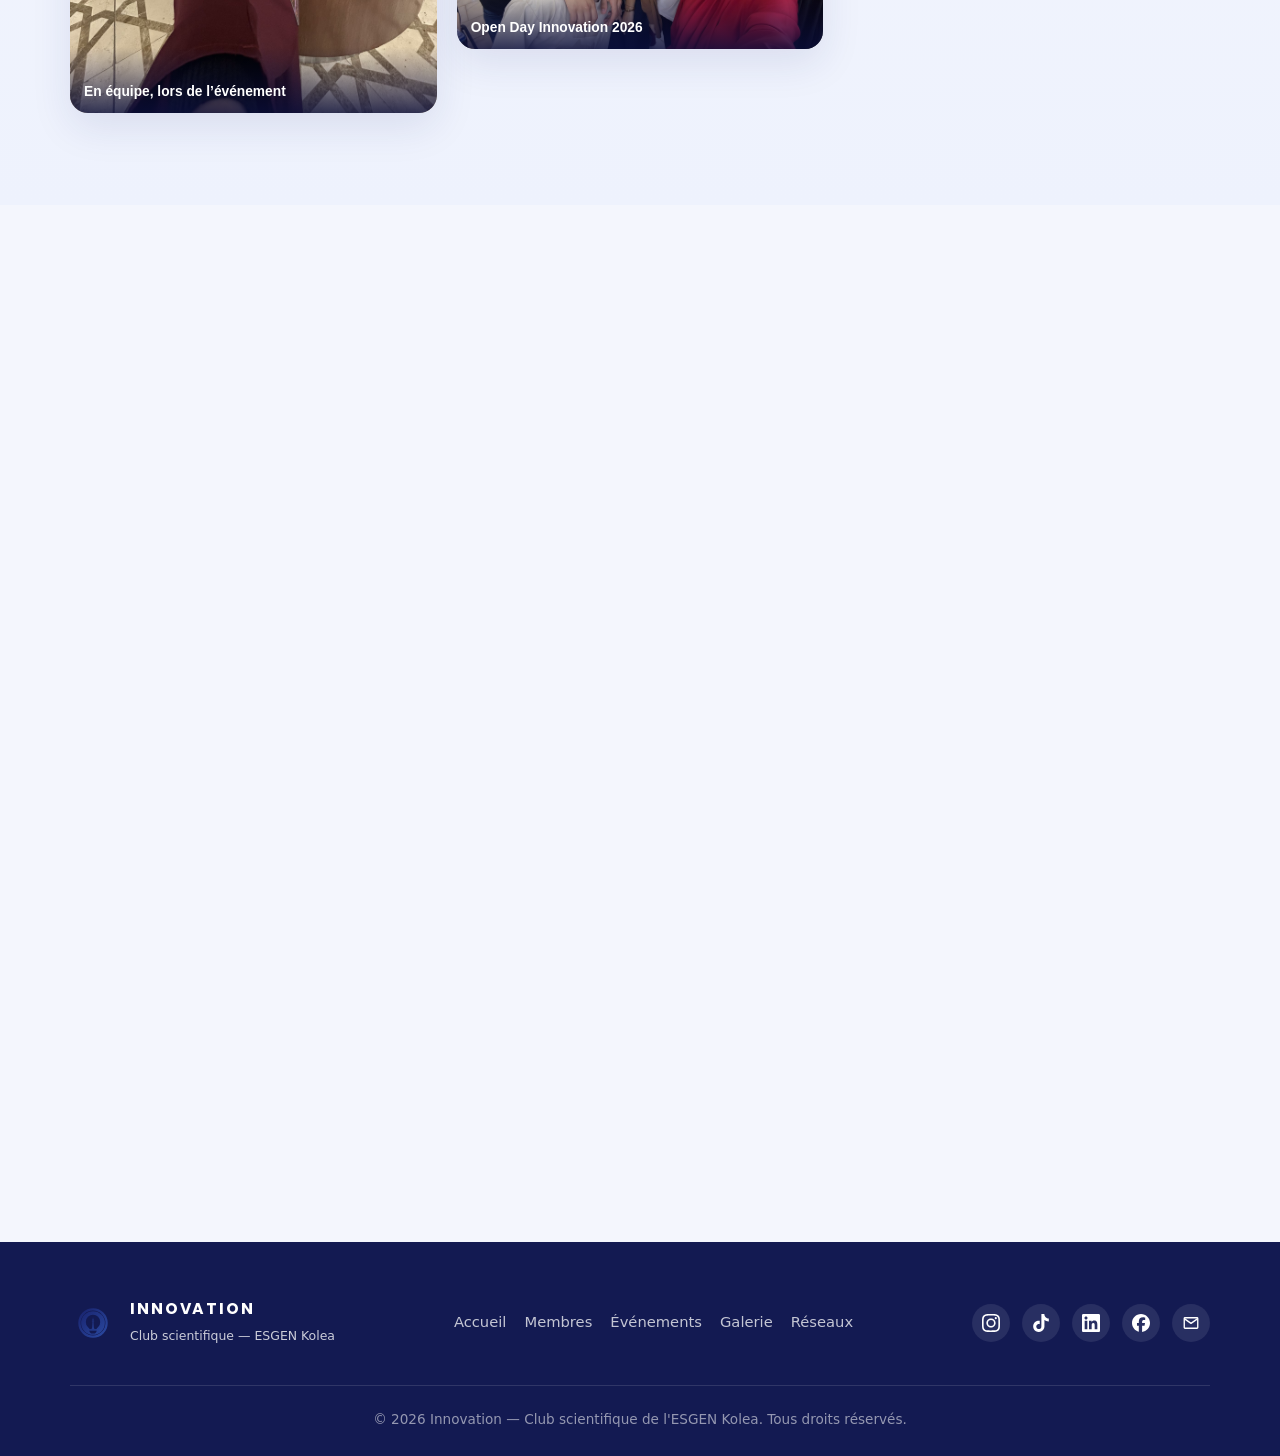
==== commit a86cb50f: "Rendre les particules du pseudo jouables et dégager le mot sous le logo Le mot descend dans son cadr" ====
--- a/index.html
+++ b/index.html
@@ -53,7 +53,7 @@
     .sep { width: 1px; height: 20px; background: rgba(0,0,0,.12); margin: 0 2px; }
 
     /* Textes */
-    .content { position: absolute; left: 0; right: 0; bottom: 5vh; text-align: center; padding: 0 20px; z-index: 2;
+    .content { position: absolute; left: 0; right: 0; bottom: 4vh; text-align: center; padding: 0 20px; z-index: 2;
                pointer-events: none; opacity: 0; transform: translateY(14px); transition: opacity 1s ease, transform 1s ease; }
     .content.show { opacity: 1; transform: none; }
     .content.show .actions { pointer-events: auto; }
@@ -62,7 +62,9 @@
        le premier O devenant un atome. Le texte reste dans le DOM (accessibilité,
        moteur de recherche) ; le canvas ne fait que le remplacer à l'écran. */
     .hero-word { position: relative; line-height: 1; }
-    .hero-word canvas { display: block; width: min(100%, 880px); margin: 0 auto; }
+    .hero-word canvas { display: block; width: min(100%, 1060px); margin: 0 auto;
+                        /* les particules deviennent jouables : survol = repousse, clic = éparpillement */
+                        pointer-events: auto; cursor: pointer; touch-action: manipulation; }
     .hero-word canvas[hidden] { display: none; }
     .hero-word.is-canvas .hero-word-text { position: absolute; width: 1px; height: 1px; overflow: hidden; clip: rect(0 0 0 0); white-space: nowrap; }
     .content p { color: #4a5488; margin-top: .5em; font-size: clamp(.9rem, 1.4vw, 1.1rem); }
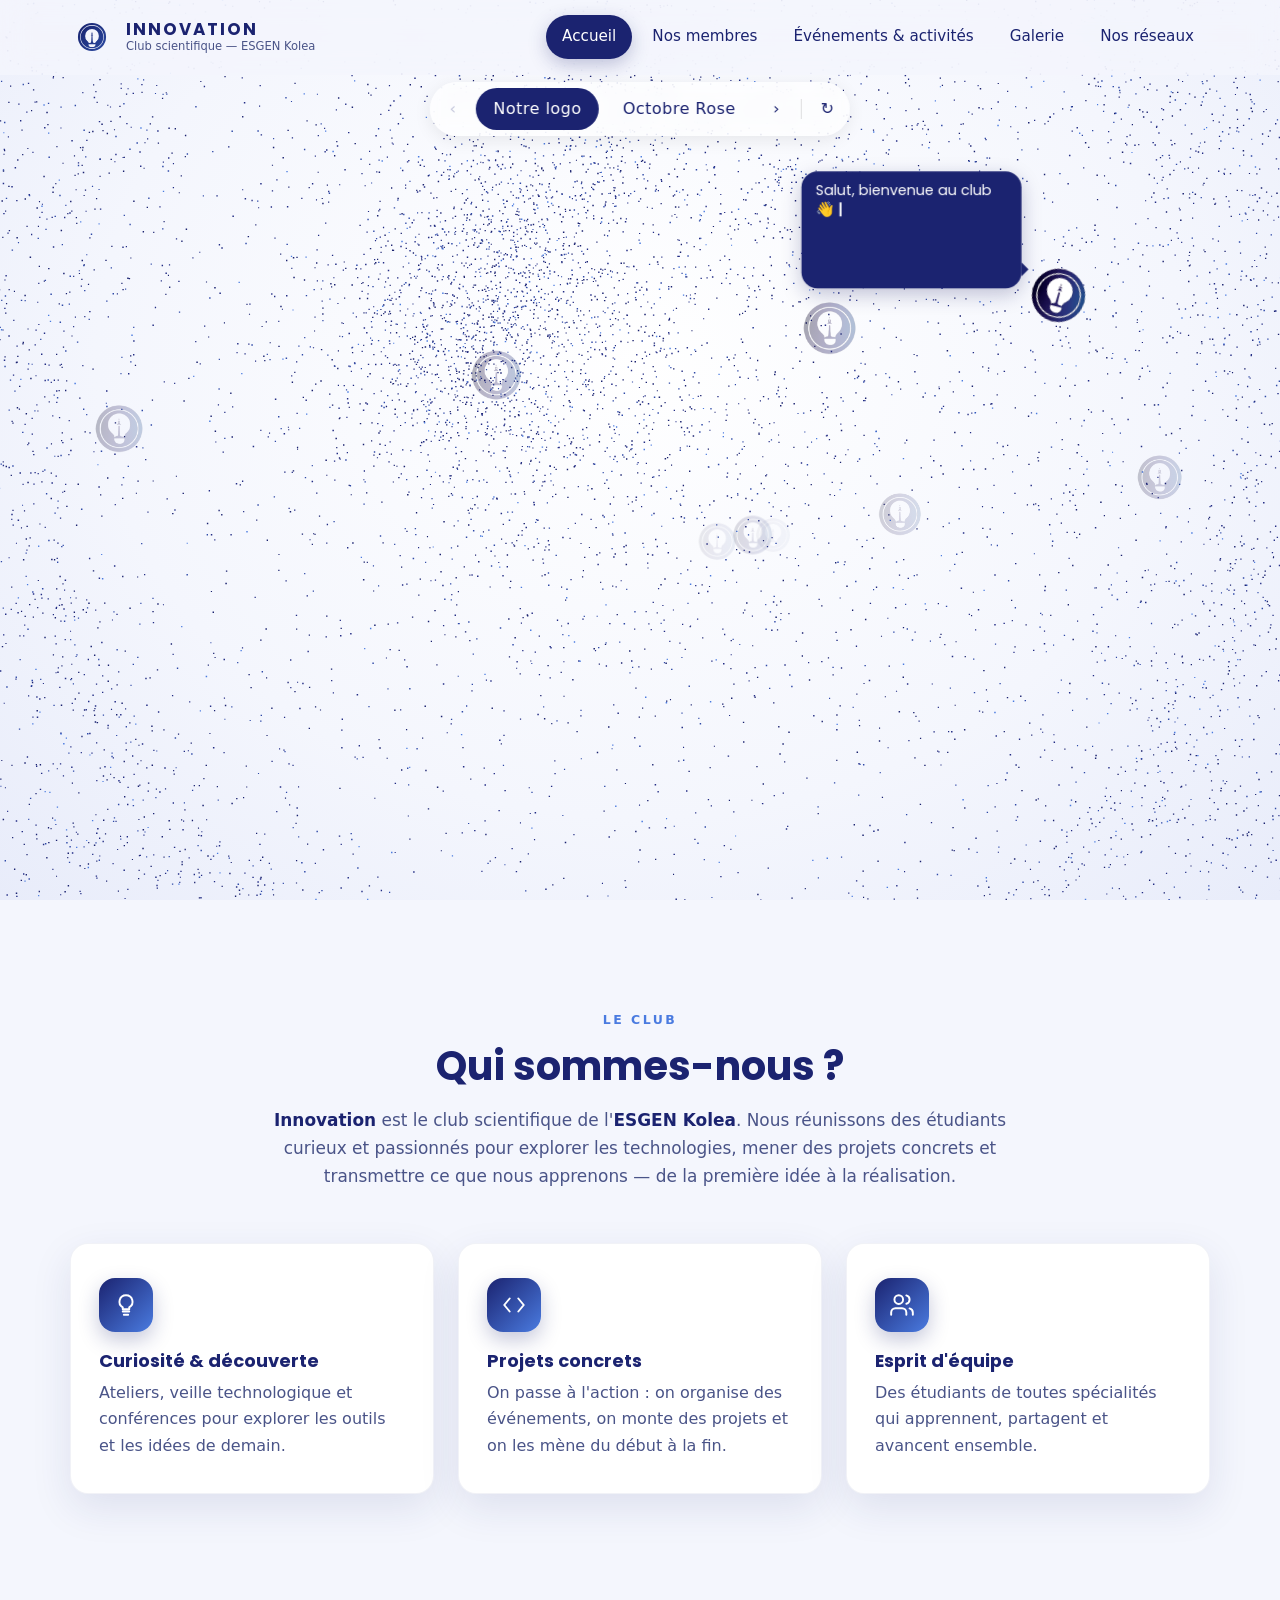
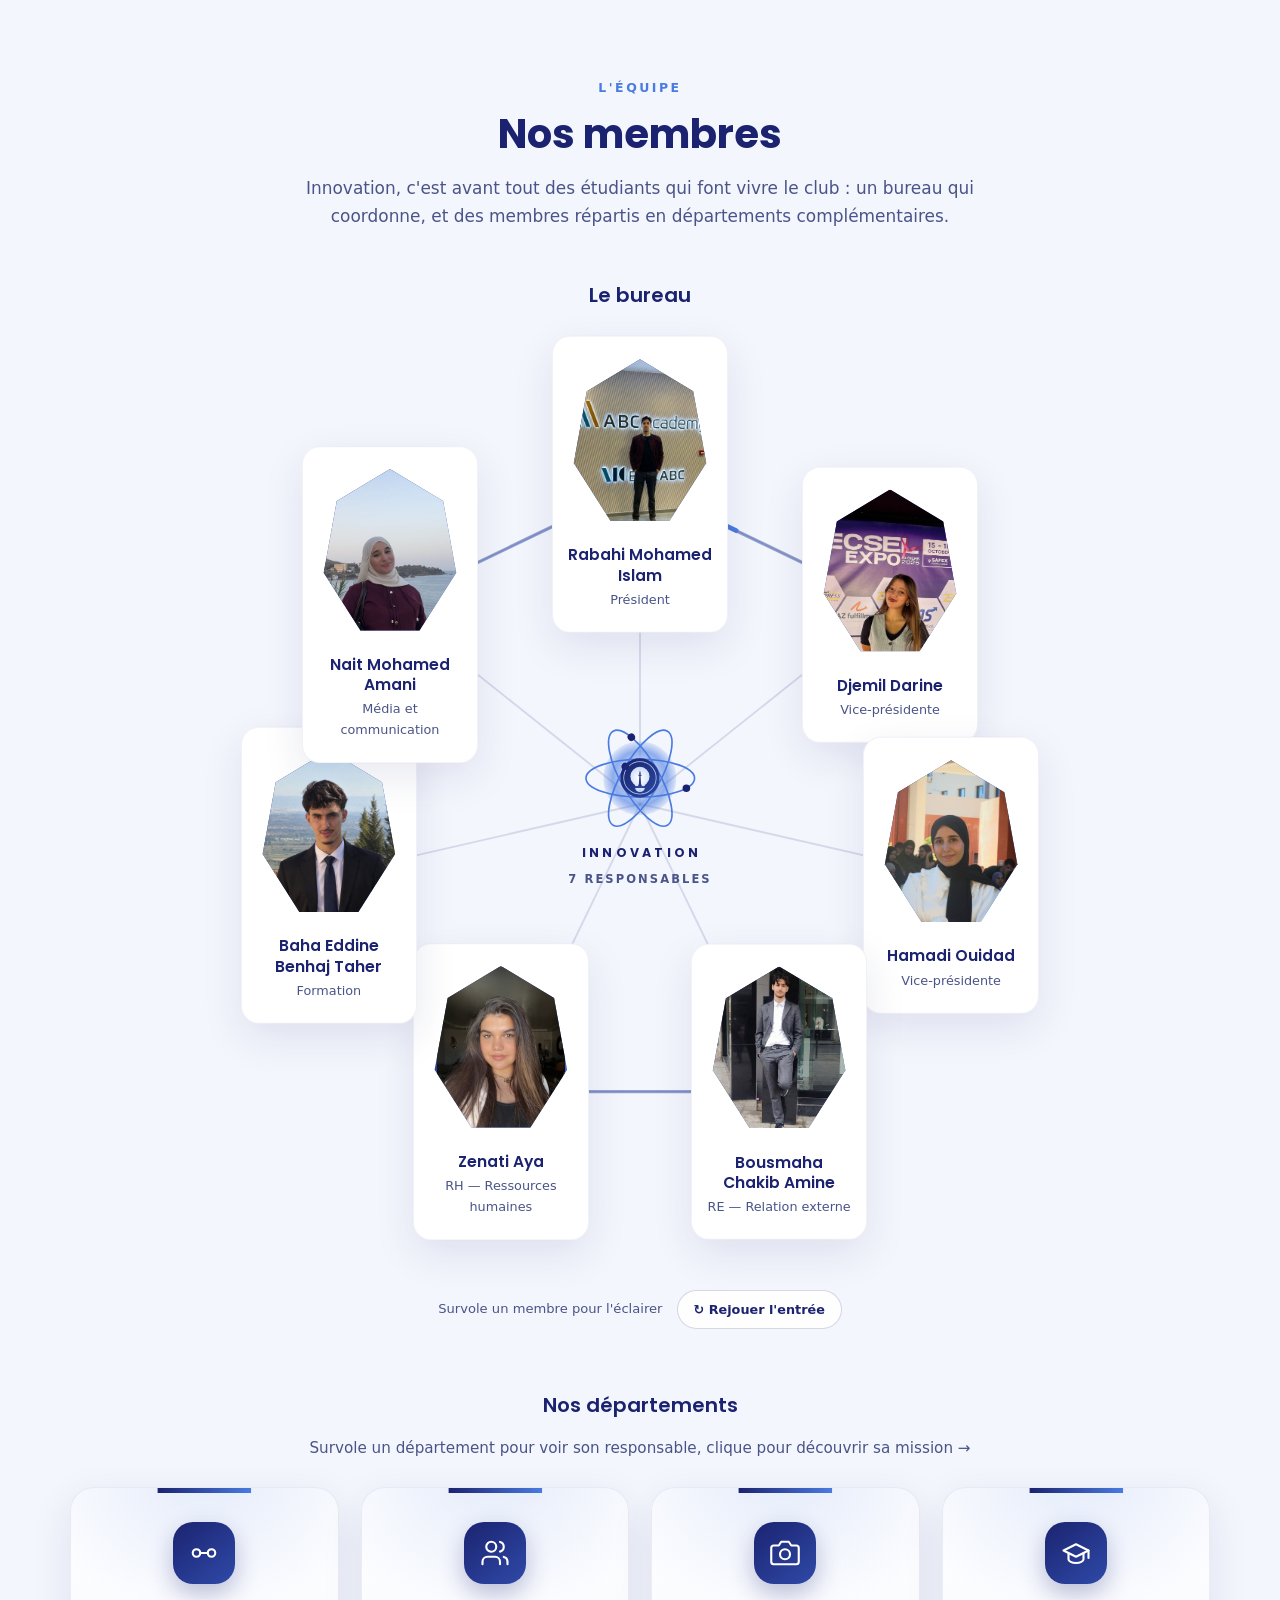
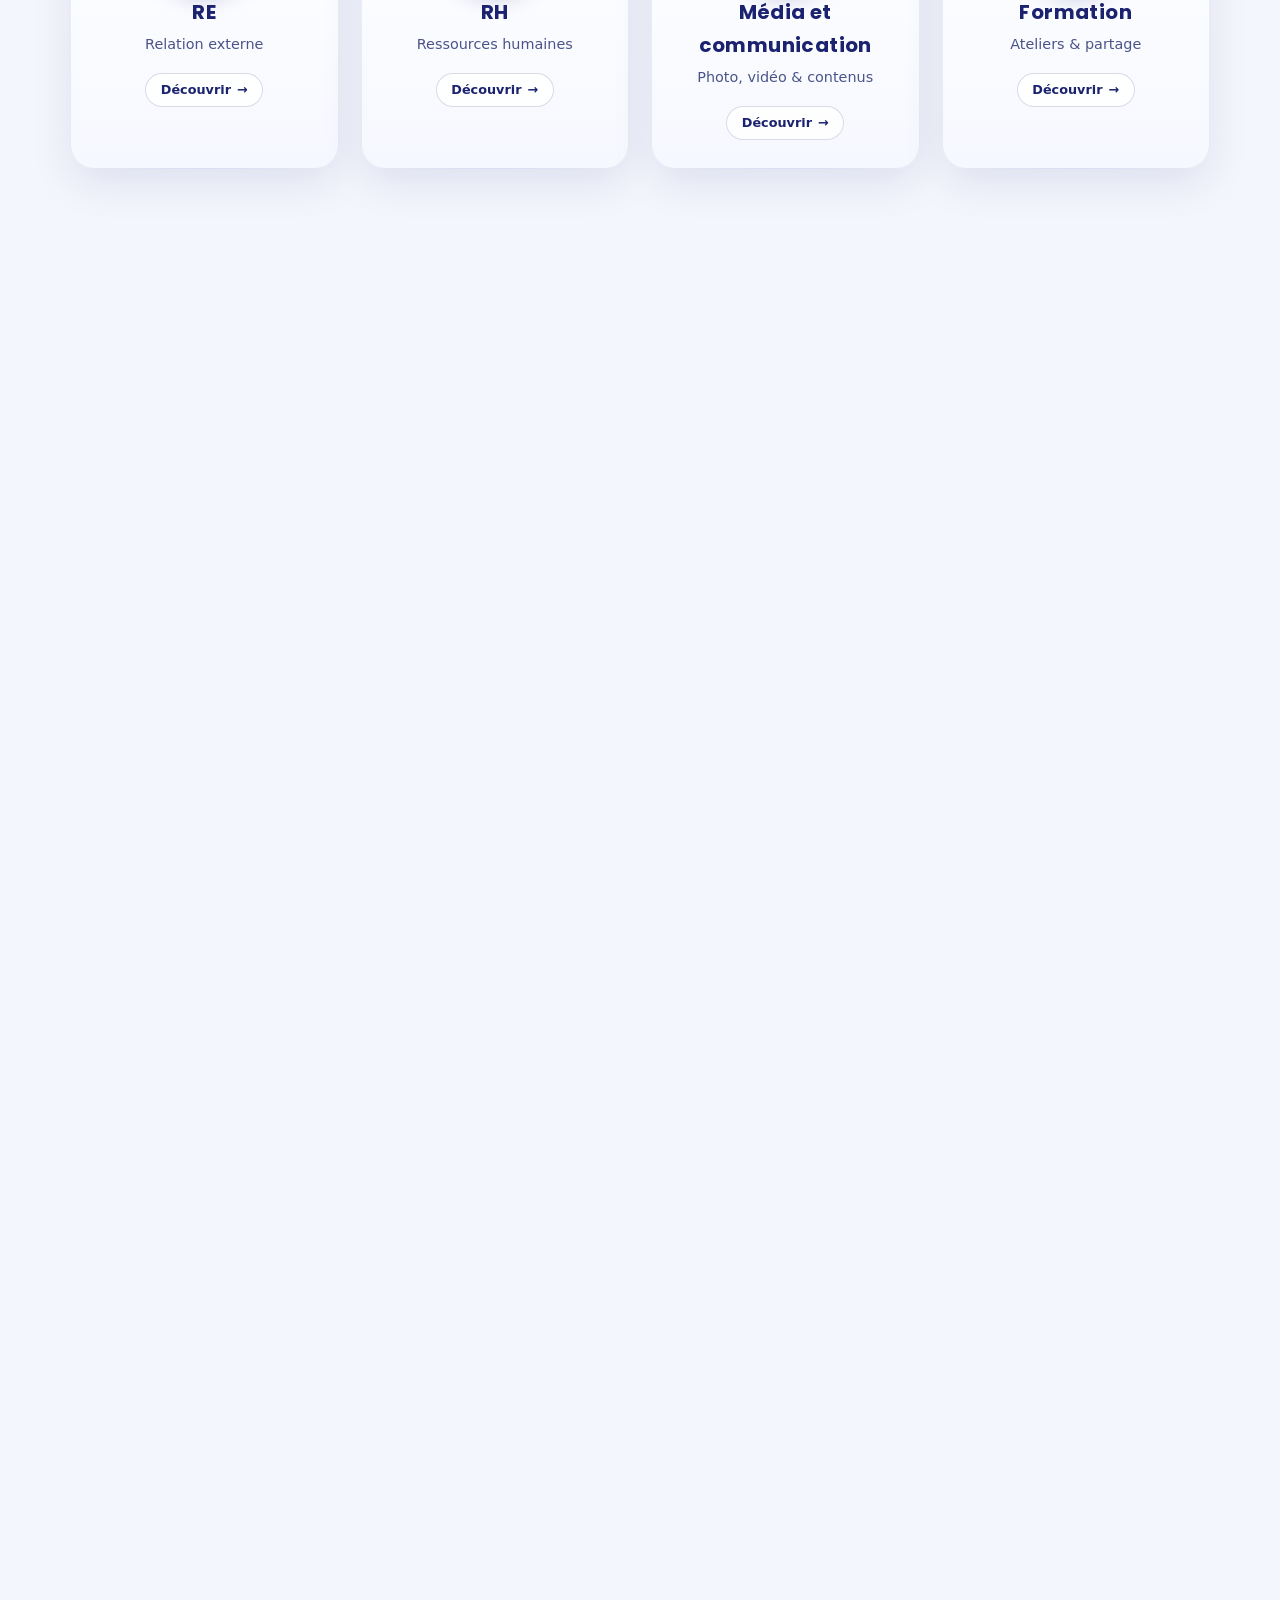
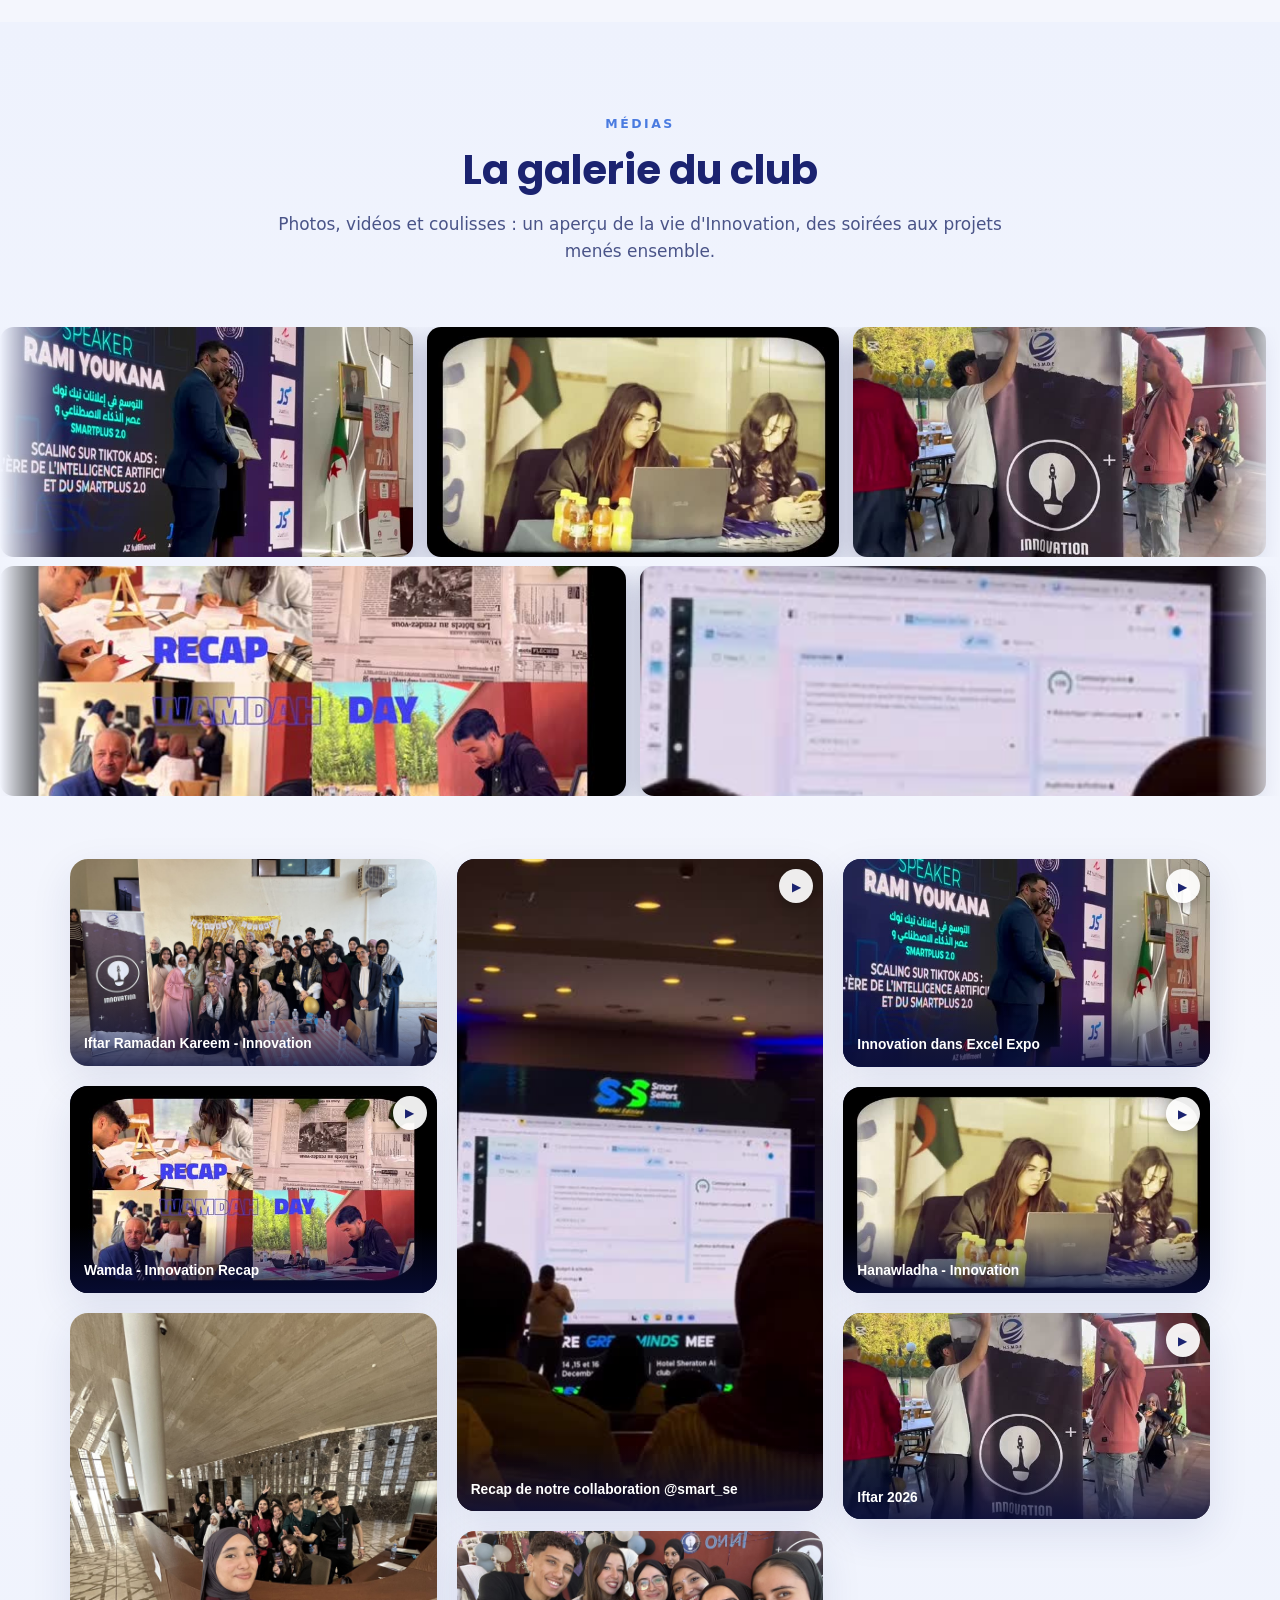
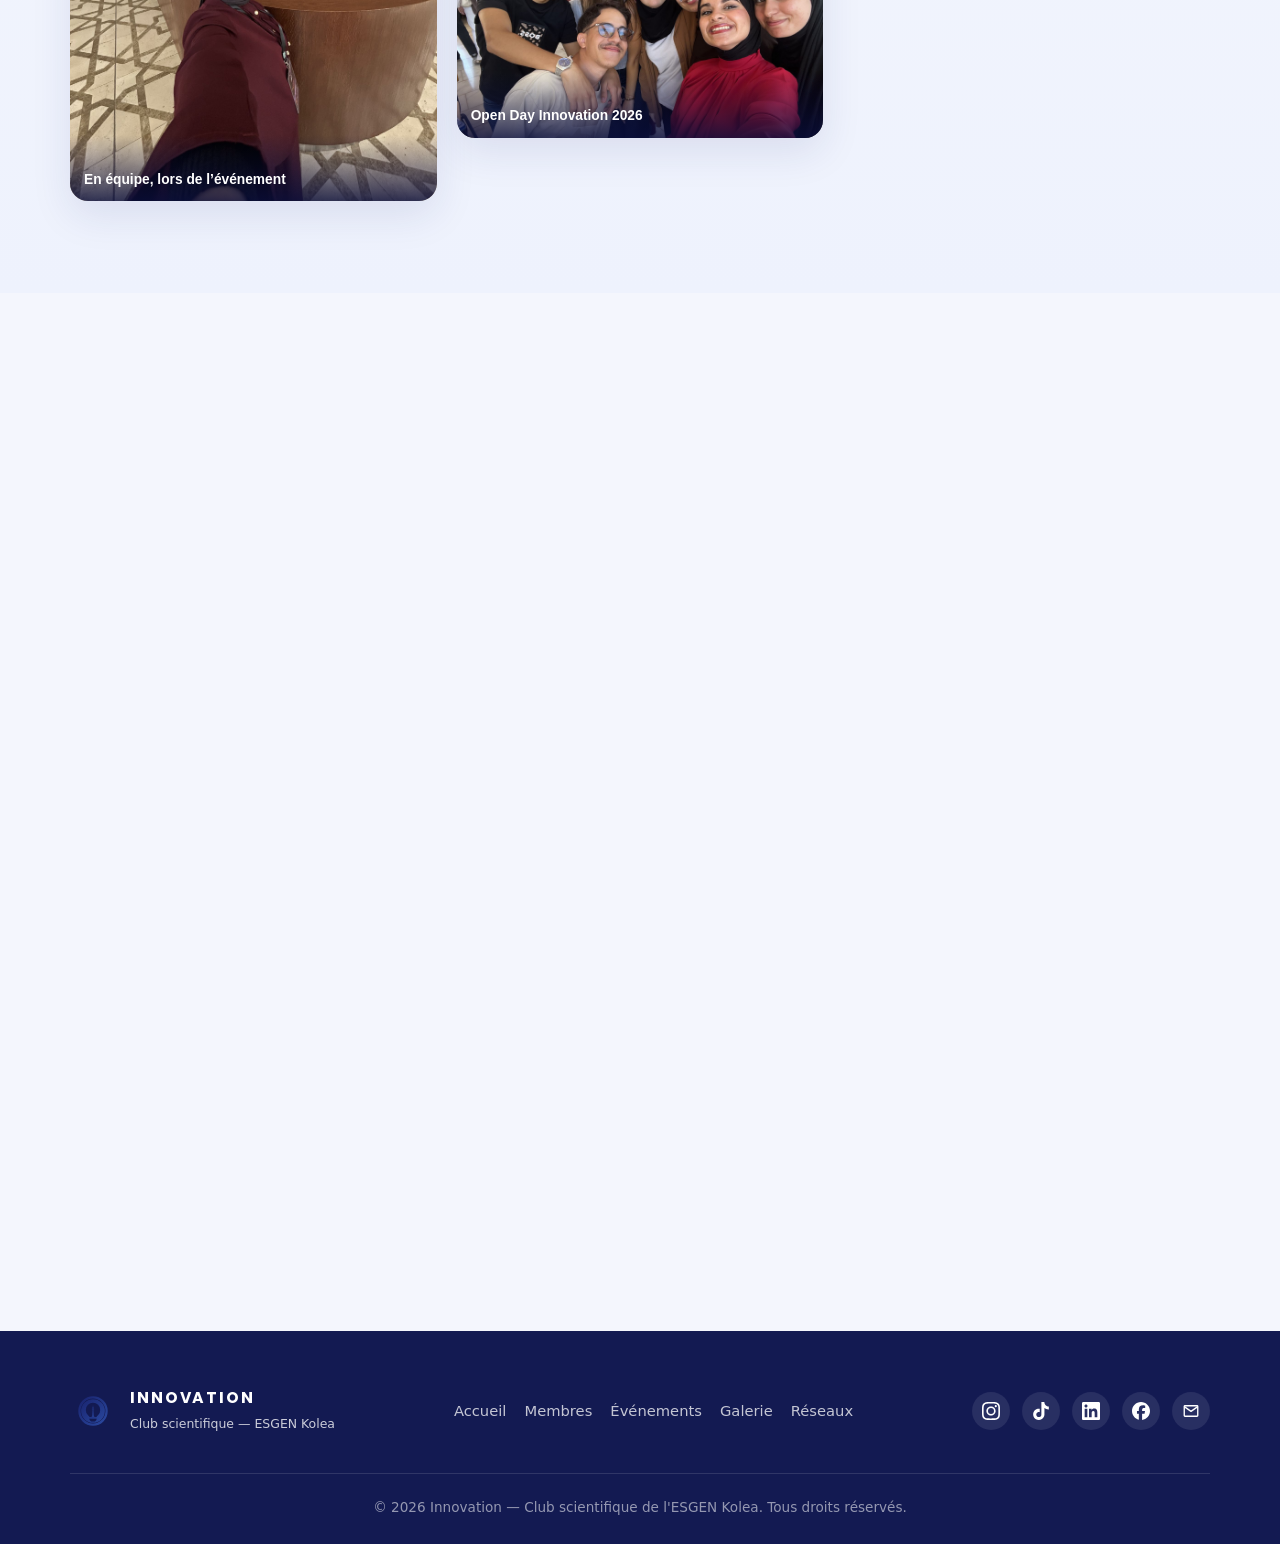
==== commit 7916c70b: "Animer l'entrée du bureau, renommer Média et communication, reformuler le message d'événements La sc" ====
--- a/index.html
+++ b/index.html
@@ -238,62 +238,94 @@
 
         <h3 class="sub-title reveal">Le bureau</h3>
 <div class="bureau-ring reveal">
+          <!-- Scène : les rayons partent du cœur, le périmètre se referme,
+               une comète en fait le tour, puis l'onde de choc part du centre -->
+          <div class="bureau-flash" aria-hidden="true"></div>
           <svg class="bureau-lines" viewBox="0 0 100 100" preserveAspectRatio="none" aria-hidden="true">
-            <polygon points="50,16 76.6,28.8 83.1,57.6 64.8,80.6 35.2,80.6 16.9,57.6 23.4,28.8"></polygon>
+            <path class="bureau-spoke" style="--i:0" pathLength="1" d="M50 50 L50 16"/>
+            <path class="bureau-spoke" style="--i:1" pathLength="1" d="M50 50 L76.6 28.8"/>
+            <path class="bureau-spoke" style="--i:2" pathLength="1" d="M50 50 L83.1 57.6"/>
+            <path class="bureau-spoke" style="--i:3" pathLength="1" d="M50 50 L64.8 80.6"/>
+            <path class="bureau-spoke" style="--i:4" pathLength="1" d="M50 50 L35.2 80.6"/>
+            <path class="bureau-spoke" style="--i:5" pathLength="1" d="M50 50 L16.9 57.6"/>
+            <path class="bureau-spoke" style="--i:6" pathLength="1" d="M50 50 L23.4 28.8"/>
+            <path class="bureau-perim" pathLength="1" d="M50 16 L76.6 28.8 L83.1 57.6 L64.8 80.6 L35.2 80.6 L16.9 57.6 L23.4 28.8 Z"/>
+            <path class="bureau-perim-glow" pathLength="1" d="M50 16 L76.6 28.8 L83.1 57.6 L64.8 80.6 L35.2 80.6 L16.9 57.6 L23.4 28.8 Z"/>
+            <path class="bureau-comet" pathLength="1" d="M50 16 L76.6 28.8 L83.1 57.6 L64.8 80.6 L35.2 80.6 L16.9 57.6 L23.4 28.8 Z"/>
           </svg>
+          <div class="bureau-shock" aria-hidden="true"></div>
+          <div class="bureau-shock b" aria-hidden="true"></div>
           <div class="bureau-center" aria-hidden="true">
-            <svg class="bureau-logo" viewBox="0 0 500 500"><use href="#innovLogo"></use></svg>
+            <div class="bureau-atom">
+              <svg class="bureau-orbits" viewBox="0 0 100 100">
+                <g class="atom-orbits">
+                  <ellipse cx="50" cy="50" rx="46" ry="16" fill="none" stroke="#4a7be0" stroke-width="1.4"/>
+                  <ellipse cx="50" cy="50" rx="46" ry="16" fill="none" stroke="#4a7be0" stroke-width="1.4" transform="rotate(60 50 50)"/>
+                  <ellipse cx="50" cy="50" rx="46" ry="16" fill="none" stroke="#4a7be0" stroke-width="1.4" transform="rotate(120 50 50)"/>
+                  <g class="atom-el" transform="translate(50 50)"><circle r="3.2" fill="#1b2370"><animateMotion dur="3s" repeatCount="indefinite" path="M-46 0 a46 16 0 1 0 92 0 a46 16 0 1 0 -92 0"/></circle></g>
+                  <g class="atom-el" transform="translate(50 50) rotate(60)"><circle r="3.2" fill="#1b2370"><animateMotion dur="4s" repeatCount="indefinite" path="M-46 0 a46 16 0 1 1 92 0 a46 16 0 1 1 -92 0"/></circle></g>
+                  <g class="atom-el" transform="translate(50 50) rotate(120)"><circle r="3.2" fill="#1b2370"><animateMotion dur="3.5s" repeatCount="indefinite" path="M-46 0 a46 16 0 1 0 92 0 a46 16 0 1 0 -92 0"/></circle></g>
+                </g>
+              </svg>
+              <svg class="bureau-logo" viewBox="0 0 500 500"><use href="#innovLogo"></use></svg>
+            </div>
+            <span class="bureau-brand">Innovation</span>
             <span>7 responsables</span>
           </div>
-<article class="member-card reveal at-vertex" data-member="president" style="--x:0%;--y:-34%">
+<article class="member-card reveal at-vertex" data-member="president" style="--x:0%;--y:-34%;--fx:0px;--fy:calc(var(--S) * -1.35);--fr:0deg;--d:.9s;--fd:0s">
             <span class="member-photo" aria-hidden="true">
               <img src="photos/president.jpg" alt="" onerror="this.remove()">?
             </span>
             <span class="member-name">Rabahi Mohamed Islam</span>
             <span class="member-role">Président</span>
           </article>
-<article class="member-card reveal at-vertex" data-member="vp1" style="--x:26.6%;--y:-21.2%">
+<article class="member-card reveal at-vertex" data-member="vp1" style="--x:26.6%;--y:-21.2%;--fx:calc(var(--S) * 1.4);--fy:calc(var(--S) * -.55);--fr:220deg;--d:1.18s;--fd:-.8s">
             <span class="member-photo" aria-hidden="true">
               <img src="photos/vice-presidente-1.jpg" alt="" onerror="this.remove()">?
             </span>
             <span class="member-name">Djemil Darine</span>
             <span class="member-role">Vice-présidente</span>
           </article>
-<article class="member-card reveal at-vertex" data-member="vp2" style="--x:33.1%;--y:7.6%">
+<article class="member-card reveal at-vertex" data-member="vp2" style="--x:33.1%;--y:7.6%;--fx:calc(var(--S) * 1.4);--fy:calc(var(--S) * .7);--fr:-200deg;--d:1.46s;--fd:-1.6s">
             <span class="member-photo" aria-hidden="true">
               <img src="photos/vice-presidente-2.jpg" alt="" onerror="this.remove()">?
             </span>
             <span class="member-name">Hamadi Ouidad</span>
             <span class="member-role">Vice-présidente</span>
           </article>
-<article class="member-card reveal at-vertex" data-member="re" style="--x:14.8%;--y:30.6%">
+<article class="member-card reveal at-vertex" data-member="re" style="--x:14.8%;--y:30.6%;--fx:calc(var(--S) * .5);--fy:calc(var(--S) * 1.4);--fr:160deg;--d:1.74s;--fd:-2.4s">
             <span class="member-photo" aria-hidden="true">
               <img src="photos/re.jpg" alt="" onerror="this.remove()">?
             </span>
             <span class="member-name">Bousmaha Chakib Amine</span>
             <span class="member-role">RE — Relation externe</span>
           </article>
-<article class="member-card reveal at-vertex" data-member="rh" style="--x:-14.8%;--y:30.6%">
+<article class="member-card reveal at-vertex" data-member="rh" style="--x:-14.8%;--y:30.6%;--fx:calc(var(--S) * -.5);--fy:calc(var(--S) * 1.4);--fr:-160deg;--d:2.02s;--fd:-3.2s">
             <span class="member-photo" aria-hidden="true">
               <img src="photos/rh.jpg" alt="" onerror="this.remove()">?
             </span>
             <span class="member-name">Zenati Aya</span>
             <span class="member-role">RH — Ressources humaines</span>
           </article>
-<article class="member-card reveal at-vertex" data-member="formation" style="--x:-33.1%;--y:7.6%">
+<article class="member-card reveal at-vertex" data-member="formation" style="--x:-33.1%;--y:7.6%;--fx:calc(var(--S) * -1.4);--fy:calc(var(--S) * .25);--fr:200deg;--d:2.3s;--fd:-4s">
             <span class="member-photo" aria-hidden="true">
               <img src="photos/formation.jpg" alt="" onerror="this.remove()">?
             </span>
             <span class="member-name">Baha Eddine Benhaj Taher</span>
             <span class="member-role">Formation</span>
           </article>
-<article class="member-card reveal at-vertex" data-member="media" style="--x:-26.6%;--y:-21.2%">
+<article class="member-card reveal at-vertex" data-member="media" style="--x:-26.6%;--y:-21.2%;--fx:calc(var(--S) * -1.4);--fy:calc(var(--S) * -.7);--fr:-220deg;--d:2.58s;--fd:-4.8s">
             <span class="member-photo" aria-hidden="true">
               <img src="photos/media.jpg" alt="" onerror="this.remove()">?
             </span>
             <span class="member-name">Nait Mohamed Amani</span>
-            <span class="member-role">Média</span>
-          </article>
+            <span class="member-role">Média et communication</span>
+          </article>
+        </div>
+
+        <div class="bureau-ui reveal">
+          <span class="bureau-hint">Survole un membre pour l'éclairer</span>
+          <button type="button" class="bureau-replay" id="bureauReplay">↻ Rejouer l'entrée</button>
         </div>
 
         <h3 class="sub-title sub-title-spaced reveal">Nos départements</h3>
@@ -340,7 +372,7 @@
             <span class="dept-icon" aria-hidden="true">
               <svg viewBox="0 0 24 24"><path d="M23 19a2 2 0 0 1-2 2H3a2 2 0 0 1-2-2V8a2 2 0 0 1 2-2h4l2-3h6l2 3h4a2 2 0 0 1 2 2z"/><circle cx="12" cy="13" r="4"/></svg>
             </span>
-            <span class="dept-name">Média</span>
+            <span class="dept-name">Média et communication</span>
             <span class="dept-sub">Photo, vidéo &amp; contenus</span>
             <span class="dept-more">Découvrir <span class="dept-arrow">→</span></span>
           </button>
--- a/styles.css
+++ b/styles.css
@@ -296,6 +296,9 @@
 }
 
 /* ---------- Membres ---------- */
+/* L'éclair de l'onde de choc déborde largement de la scène : on le coupe
+   aux bords de la section (le bloom reste libre sur les côtés). */
+.members { overflow-x: clip; }
 .members-grid {
   display: grid;
   grid-template-columns: repeat(auto-fit, minmax(205px, 1fr));
@@ -1343,30 +1346,95 @@
    HEPTAGONE DU BUREAU + ANIMATIONS GLOBALES
    ============================================================ */
 
-/* ---------- Bureau : 7 responsables disposés en heptagone ---------- */
+/* ---------- Bureau : 7 responsables disposés en heptagone ----------
+   La scène reprend les animations du fichier « Le bureau » : arrivée de
+   chaque membre depuis l'extérieur, rayons tirés du cœur, périmètre qui se
+   referme, comète en orbite, onde de choc — et l'atome qui tourne au centre.
+   L'état de base EST l'état final : sans JavaScript, tout reste visible. */
 .bureau-ring {
   position: relative;
   width: min(940px, 100%);
   margin: 20px auto 0;
   aspect-ratio: 1;
-}
+  --S: min(940px, 100%);        /* largeur de la scène (rafraîchie en JS) */
+  --tx: 0deg;                   /* inclinaison 3D suivant la souris */
+  --ty: 0deg;
+}
+/* L'inclinaison vit dans transform : elle remplace le décalage « reveal »
+   de la scène (l'apparition reste gérée par l'opacité). */
+.bureau-ring.reveal,
+.bureau-ring.reveal.visible {
+  transform: perspective(1400px) rotateX(var(--tx)) rotateY(var(--ty));
+  transition: opacity .7s ease;
+}
+/* Secousse au moment de l'onde de choc : la propriété « translate » se
+   compose avec l'inclinaison au lieu de la remplacer. */
+.bureau-ring.shake { animation: bureauShake .7s linear both; }
+@keyframes bureauShake {
+  0%, 100% { translate: 0 0; }
+  15%      { translate: 6px -4px; }
+  30%      { translate: -5px 3px; }
+  45%      { translate: 4px 4px; }
+  60%      { translate: -3px -2px; }
+  80%      { translate: 2px 1px; }
+}
+
 .bureau-lines {
   position: absolute;
   inset: 0;
   width: 100%;
   height: 100%;
+  overflow: visible;
   pointer-events: none;
 }
-.bureau-lines polygon {
-  fill: rgba(74, 123, 224, .05);
-  stroke: rgba(27, 35, 112, .3);
-  stroke-width: 1.5;
-  stroke-dasharray: 7 8;
-  vector-effect: non-scaling-stroke;
-  animation: ringDash 22s linear infinite;
-}
-@keyframes ringDash { to { stroke-dashoffset: -30; } }
-
+/* Rayons : dessinés depuis le cœur vers chaque membre */
+.bureau-spoke {
+  stroke: rgba(27, 35, 112, .35);
+  stroke-width: .2;
+  fill: none;
+  stroke-dasharray: 1;
+  stroke-dashoffset: 0;
+  opacity: .4;
+  transition: stroke .25s, stroke-width .25s, opacity .25s;
+}
+.bureau-spoke.hot {
+  stroke: var(--blue-light);
+  stroke-width: .42;
+  opacity: 1;
+}
+/* Périmètre (double trait) + comète qui en fait le tour */
+.bureau-perim {
+  stroke: rgba(27, 35, 112, .4);
+  stroke-width: .35;
+  fill: none;
+  stroke-linejoin: round;
+  stroke-dasharray: 1;
+  stroke-dashoffset: 0;
+}
+.bureau-perim-glow {
+  stroke: rgba(74, 123, 224, .5);
+  stroke-width: .14;
+  fill: none;
+  stroke-linejoin: round;
+  stroke-dasharray: 1;
+  stroke-dashoffset: 0;
+}
+.bureau-comet {
+  stroke: var(--blue-light);
+  stroke-width: .5;
+  fill: none;
+  stroke-linecap: round;
+  stroke-linejoin: round;
+  stroke-dasharray: .055 .945;
+  stroke-dashoffset: 0;
+  opacity: 0;
+}
+@keyframes bureauDraw   { from { stroke-dashoffset: 1; } to { stroke-dashoffset: 0; } }
+@keyframes bureauOrbit  { from { stroke-dashoffset: 0; } to { stroke-dashoffset: -1; } }
+@keyframes bureauShow   { to { opacity: 1; } }
+@keyframes bureauSpoke  { from { opacity: 0; stroke-dashoffset: 1; } to { opacity: .4; stroke-dashoffset: 0; } }
+
+/* ---------- Cœur : l'atome du club (orbites + électrons) autour du logo ---------- */
 .bureau-center {
   position: absolute;
   left: 50%;
@@ -1374,14 +1442,54 @@
   transform: translate(-50%, -50%);
   display: grid;
   justify-items: center;
-  gap: 8px;
+  gap: 6px;
   text-align: center;
   pointer-events: none;
 }
+.bureau-atom {
+  position: relative;
+  display: grid;
+  place-items: center;
+  width: clamp(118px, 17%, 164px);
+  aspect-ratio: 1;
+  animation: bureauFloat 5s ease-in-out infinite;
+}
+/* Cœur lumineux qui pulse, derrière le logo */
+.bureau-atom::before {
+  content: "";
+  position: absolute;
+  inset: 19%;
+  border-radius: 50%;
+  background: radial-gradient(circle, rgba(255, 255, 255, .96) 0%, rgba(74, 123, 224, .6) 52%, rgba(74, 123, 224, 0) 76%);
+  animation: atomPulse 2.4s ease-in-out infinite;
+}
+.bureau-orbits {
+  position: absolute;
+  inset: 0;
+  width: 100%;
+  height: 100%;
+  overflow: visible;
+}
+.atom-orbits {
+  transform-origin: 50px 50px;
+  animation: atomSpin 14s linear infinite;
+}
+@keyframes atomSpin  { to { transform: rotate(360deg); } }
+@keyframes atomPulse { 50% { transform: scale(1.25); } }
 .bureau-logo {
-  width: 96px;
-  height: 96px;
-  animation: bureauFloat 5s ease-in-out infinite;
+  position: relative;
+  z-index: 1;
+  width: 52%;
+  height: 52%;
+}
+.bureau-center .bureau-brand {
+  font-family: "Poppins", "Segoe UI", system-ui, sans-serif;
+  font-weight: 700;
+  font-size: .78rem;
+  letter-spacing: .26em;
+  text-transform: uppercase;
+  color: var(--navy);
+  padding-left: .26em;          /* compense l'espacement de la dernière lettre */
 }
 .bureau-center span {
   font-size: .72rem;
@@ -1395,15 +1503,50 @@
   50%      { transform: translateY(-9px); }
 }
 
-/* Carte positionnée sur un sommet : --x / --y viennent du HTML */
+/* ---------- Onde de choc + éclair au moment de la fermeture ---------- */
+.bureau-flash {
+  position: absolute;
+  inset: -18%;
+  background: radial-gradient(closest-side, rgba(74, 123, 224, .4), rgba(74, 123, 224, .12) 45%, transparent 70%);
+  opacity: 0;
+  pointer-events: none;
+}
+.bureau-shock {
+  position: absolute;
+  left: 50%;
+  top: 50%;
+  width: 8%;
+  aspect-ratio: 1;
+  translate: -50% -50%;
+  border: 2px solid rgba(74, 123, 224, .9);
+  border-radius: 50%;
+  opacity: 0;
+  pointer-events: none;
+}
+.bureau-shock.b { border-color: rgba(27, 35, 112, .7); }
+@keyframes bureauWave {
+  0%   { opacity: .95; transform: scale(.4); }
+  100% { opacity: 0;   transform: scale(13); }
+}
+@keyframes bureauFlash {
+  0%   { opacity: 0; }
+  12%  { opacity: 1; }
+  100% { opacity: 0; }
+}
+
+/* Carte positionnée sur un sommet : --x / --y viennent du HTML.
+   Le centrage (--cx/--cy) vit dans la transformation, puisque l'animation
+   d'arrivée prend le dessus sur transform pendant toute la séquence. */
 .member-card.at-vertex {
   position: absolute;
   left: calc(50% + var(--x));
   top: calc(50% + var(--y));
   width: 176px;
   padding: 22px 14px;
+  --cx: -50%;
+  --cy: -50%;
   --ry: 0px;
-  transform: translate(-50%, -50%) translateY(var(--ry));
+  transform: translate(var(--cx), var(--cy)) translateY(var(--ry));
   transition: opacity .7s ease, transform .5s cubic-bezier(.22, 1, .36, 1), box-shadow .35s;
 }
 .member-card.at-vertex.reveal { --ry: 26px; }
@@ -1411,20 +1554,136 @@
 .member-card.at-vertex:hover,
 .member-card.at-vertex.reveal.visible:hover {
   --ry: -9px;
+  z-index: 6;
   box-shadow: var(--shadow-hover);
 }
 .member-card.at-vertex .member-photo {
   max-width: 136px;
   clip-path: polygon(50% 0%, 89.1% 18.8%, 98.7% 61.1%, 71.7% 95.1%, 28.3% 95.1%, 1.3% 61.1%, 10.9% 18.8%);
+}
+/* Le portrait file l'atome : léger halo bleu, plus vif au survol */
+.member-card.at-vertex:hover .member-photo {
+  filter: drop-shadow(0 0 10px rgba(74, 123, 224, .55));
 }
 /* Média : le recadrage portrait (scale 2) doit aussi s'appliquer au survol */
 .member-card:hover .member-photo img[src$="media.jpg"] { transform: scale(2.12); }
 .member-card.at-vertex .member-name { font-size: .97rem; line-height: 1.3; }
 .member-card.at-vertex .member-role { font-size: .8rem; }
 
-/* Photos : léger zoom au survol de la carte */
+/* Photos : léger zoom au survol + flottement continu (comme .pic du fichier) */
 .member-photo img { transition: transform .55s cubic-bezier(.22, 1, .36, 1); }
 .member-card:hover .member-photo img { transform: scale(1.07); }
+.member-card.at-vertex .member-photo {
+  animation: memberFloat 5.5s ease-in-out var(--fd, 0s) infinite alternate;
+}
+@keyframes memberFloat {
+  from { transform: translateY(-3%); }
+  to   { transform: translateY(3%); }
+}
+
+/* ---------- Séquence d'entrée : lancée au défilement, rejouable ---------- */
+@keyframes bureauSlam {
+  0% {
+    opacity: 0;
+    transform: translate(var(--cx), var(--cy)) translate(var(--fx, 0px), var(--fy, 0px)) rotate(var(--fr, 0deg)) scale(.18);
+    filter: blur(18px) brightness(2.4);
+  }
+  50%  { opacity: 1; }
+  72% {
+    transform: translate(var(--cx), var(--cy)) rotate(0deg) scale(1.16);
+    filter: blur(0) brightness(1.7);
+  }
+  86%  { transform: translate(var(--cx), var(--cy)) scale(.96); filter: none; }
+  100% { opacity: 1; transform: translate(var(--cx), var(--cy)); filter: none; }
+}
+@keyframes bureauBump {
+  40% { transform: translate(var(--cx), var(--cy)) scale(1.1); }
+}
+@keyframes bureauLabel {
+  from { opacity: 0; transform: translateY(6px); }
+  to   { opacity: 1; transform: none; }
+}
+@keyframes bureauIgnite {
+  0%   { opacity: 0; transform: translate(-50%, -50%) scale(0) rotate(-200deg); filter: brightness(3) blur(8px); }
+  60%  { opacity: 1; filter: brightness(1.8) blur(0); }
+  100% { opacity: 1; transform: translate(-50%, -50%); filter: none; }
+}
+.bureau-ring.play .member-card.at-vertex {
+  animation: bureauSlam .95s cubic-bezier(.55, 0, .25, 1) var(--d, .9s) backwards,
+             bureauBump .6s ease-out 3.8s;
+}
+.bureau-ring.play .member-name,
+.bureau-ring.play .member-role {
+  animation: bureauLabel .6s ease-out 3.9s backwards;
+}
+.bureau-ring.play .bureau-center { animation: bureauIgnite 1.1s cubic-bezier(.2, 1.3, .3, 1) .1s backwards; }
+.bureau-ring.play .bureau-spoke {
+  animation: bureauSpoke .75s cubic-bezier(.3, .6, .2, 1) calc(.55s + var(--i) * .06s) backwards;
+}
+.bureau-ring.play .bureau-perim,
+.bureau-ring.play .bureau-perim-glow {
+  animation: bureauDraw 1s cubic-bezier(.5, 0, .2, 1) 2.9s backwards;
+}
+.bureau-ring.play .bureau-comet {
+  animation: bureauShow 0s 4s forwards, bureauOrbit 5.5s linear 4s infinite;
+}
+.bureau-ring.play .bureau-shock { animation: bureauWave 1.5s cubic-bezier(.2, .7, .2, 1) 3.8s; }
+.bureau-ring.play .bureau-shock.b { animation-delay: 3.95s; }
+.bureau-ring.play .bureau-flash { animation: bureauFlash 1.2s ease-out 3.8s; }
+
+/* ---------- Barre sous la scène : indice + rejeu ---------- */
+.bureau-ui {
+  display: flex;
+  flex-wrap: wrap;
+  align-items: center;
+  justify-content: center;
+  gap: 14px;
+  margin-top: 16px;
+}
+.bureau-hint {
+  font-size: .82rem;
+  color: var(--text);
+}
+.bureau-replay {
+  font: inherit;
+  font-size: .8rem;
+  font-weight: 600;
+  color: var(--navy);
+  background: rgba(255, 255, 255, .9);
+  border: 1px solid rgba(27, 35, 112, .18);
+  border-radius: 999px;
+  padding: 8px 16px;
+  cursor: pointer;
+  transition: background .2s, color .2s, border-color .2s, transform .2s;
+}
+.bureau-replay:hover {
+  background: var(--navy);
+  border-color: var(--navy);
+  color: #fff;
+  transform: translateY(-1px);
+}
+
+/* « Moins d'animations » : la scène affiche directement son état final.
+   (Le reste du site garde ses animations ; c'est le seul écran entièrement
+   composé d'une séquence, comme dans le fichier d'origine.) */
+@media (prefers-reduced-motion: reduce) {
+  .bureau-ring.play .member-card.at-vertex,
+  .bureau-ring.play .member-name,
+  .bureau-ring.play .member-role,
+  .bureau-ring.play .bureau-center,
+  .bureau-ring.play .bureau-spoke,
+  .bureau-ring.play .bureau-perim,
+  .bureau-ring.play .bureau-perim-glow,
+  .bureau-ring.play .bureau-comet,
+  .bureau-ring.play .bureau-shock,
+  .bureau-ring.play .bureau-flash,
+  .bureau-ring.shake,
+  .member-card.at-vertex .member-photo,
+  .bureau-atom,
+  .bureau-atom::before,
+  .atom-orbits { animation: none !important; }
+  .bureau-atom .atom-el { display: none; }   /* électrons (animation SVG) */
+}
 
 /* ---------- Boutons : éclat lumineux au survol, enfoncement au clic ---------- */
 .btn {
@@ -1449,7 +1708,7 @@
 .section .btn-light { border-color: #fff; }
 .section .btn-light:hover { border-color: var(--bg); }
 
-/* ---------- Boutons départements (RE, RH, Média, Formation) ---------- */
+/* ---------- Boutons départements (RE, RH, Média et communication, Formation) ---------- */
 /* (règles réunies plus haut, section « Nos départements ») */
 
 /* ---------- Cartes : ressort au survol ---------- */
@@ -1522,6 +1781,8 @@
     position: static;
     width: auto;
     padding: 24px 14px;
+    --cx: 0px;
+    --cy: 0px;
     transform: translateY(var(--ry));
   }
   .member-card.at-vertex .member-photo { max-width: 150px; }
@@ -1573,6 +1834,9 @@
   .value-card:hover .value-icon,
   .event-card:hover .event-date,
   .member-card:hover .member-photo img,
+  .member-card.at-vertex:hover .member-photo,
   .dept-card:hover .dept-icon { transform: none; }
+  /* Le halo bleu du portrait ne reste pas « collé » après un tap */
+  .member-card.at-vertex:hover .member-photo { filter: none; }
   .btn:hover::after { animation: none; }
 }
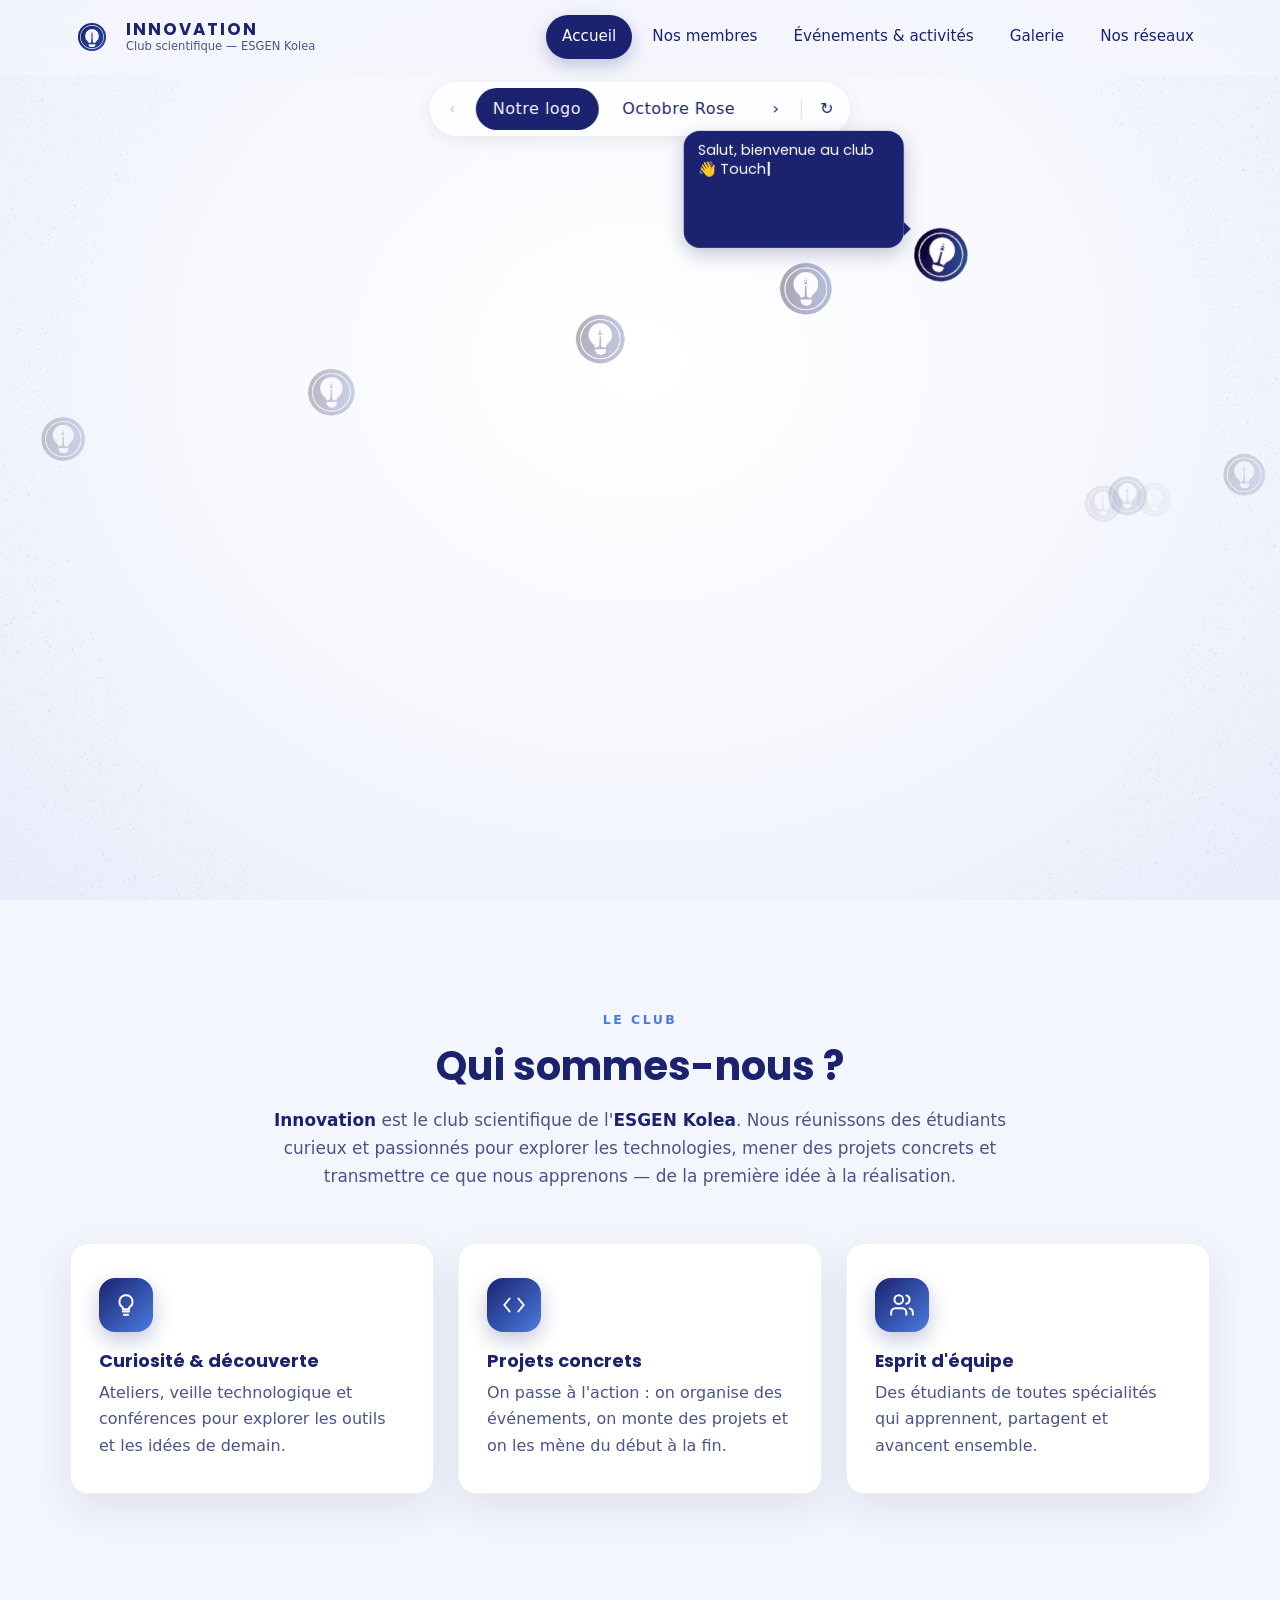
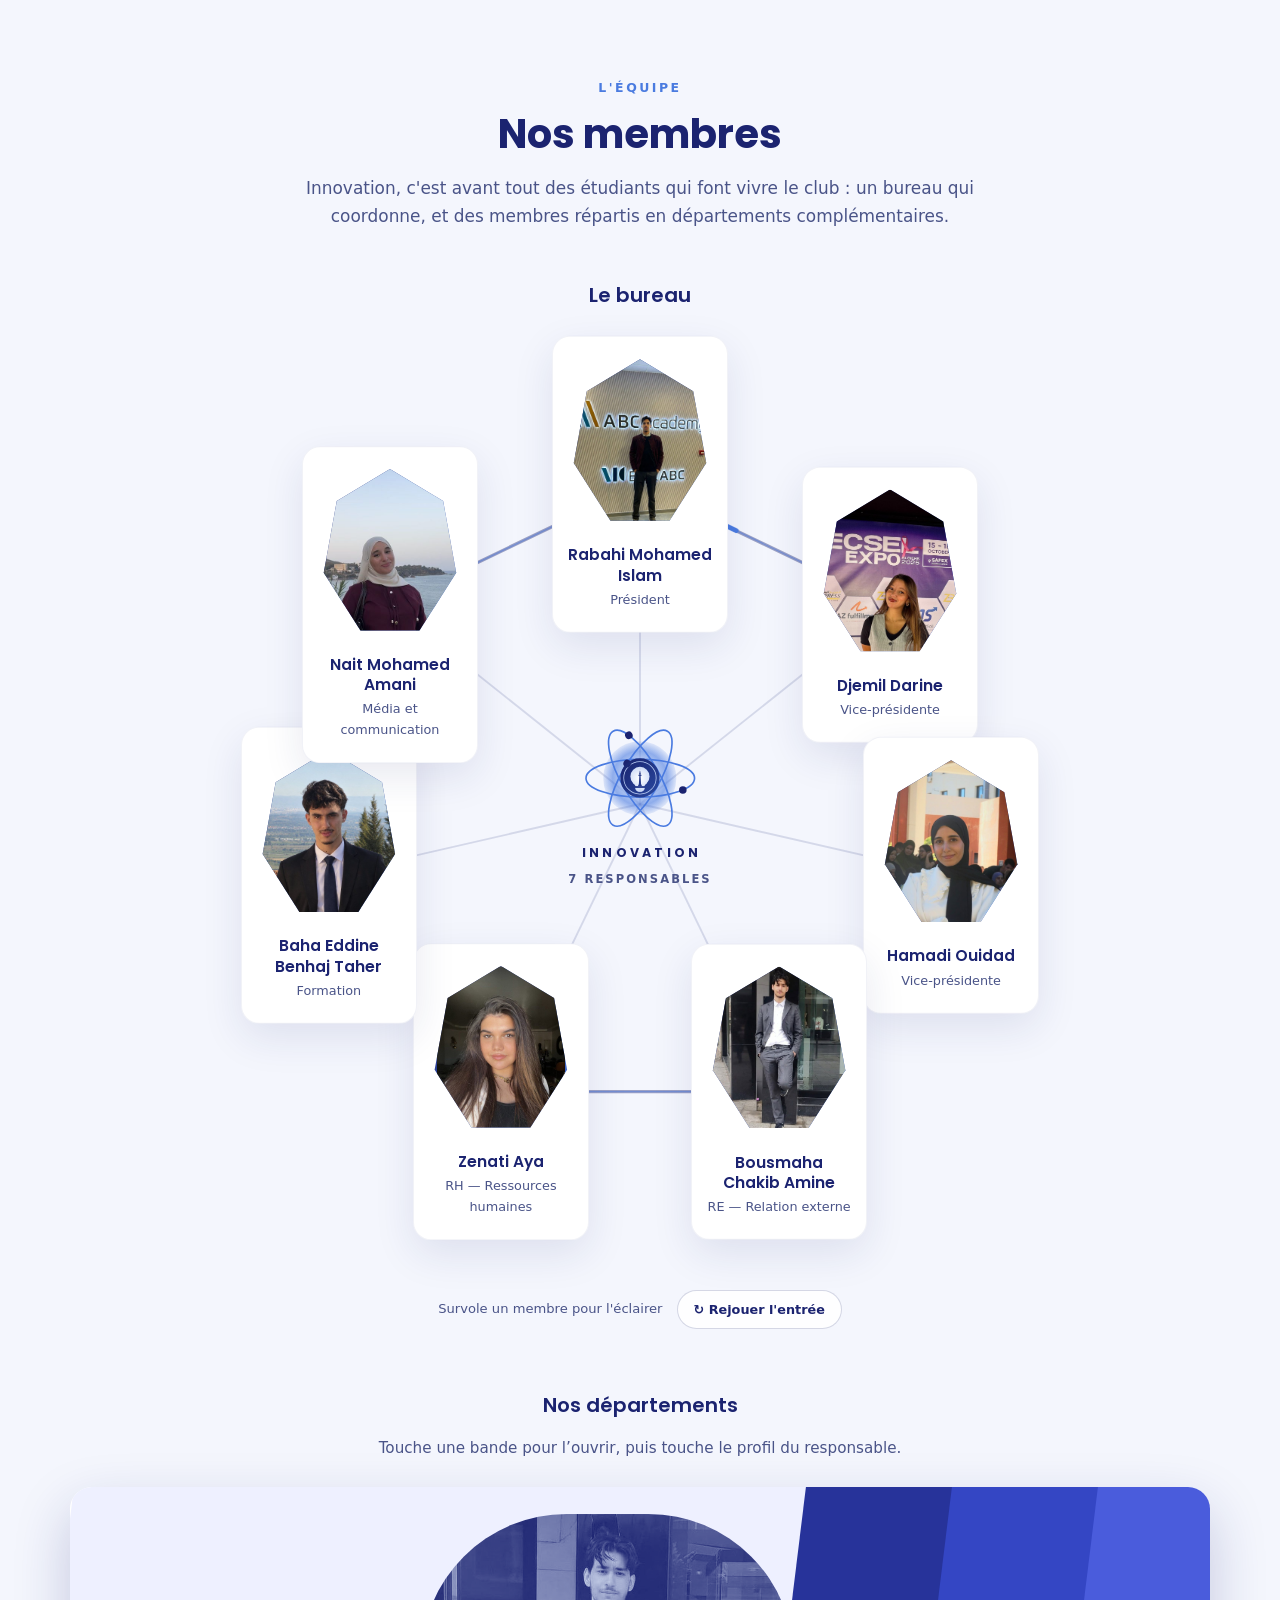
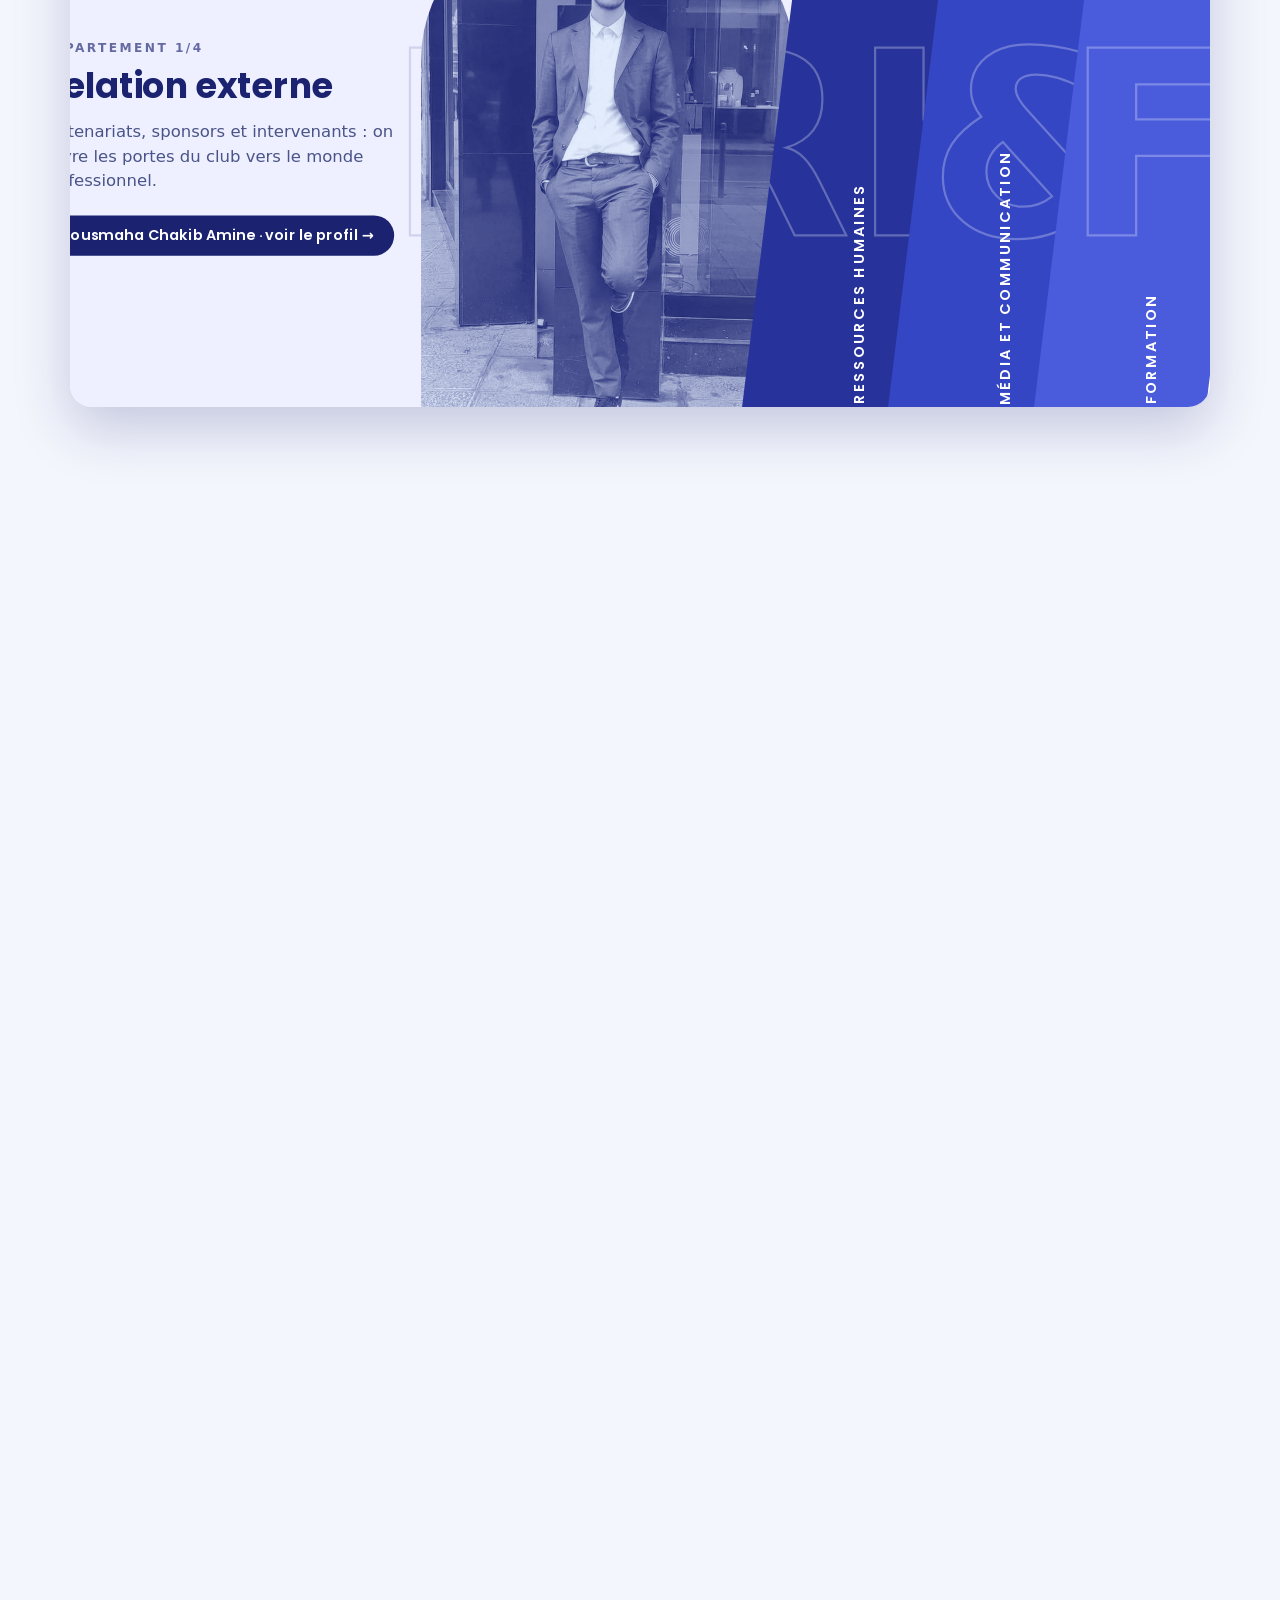
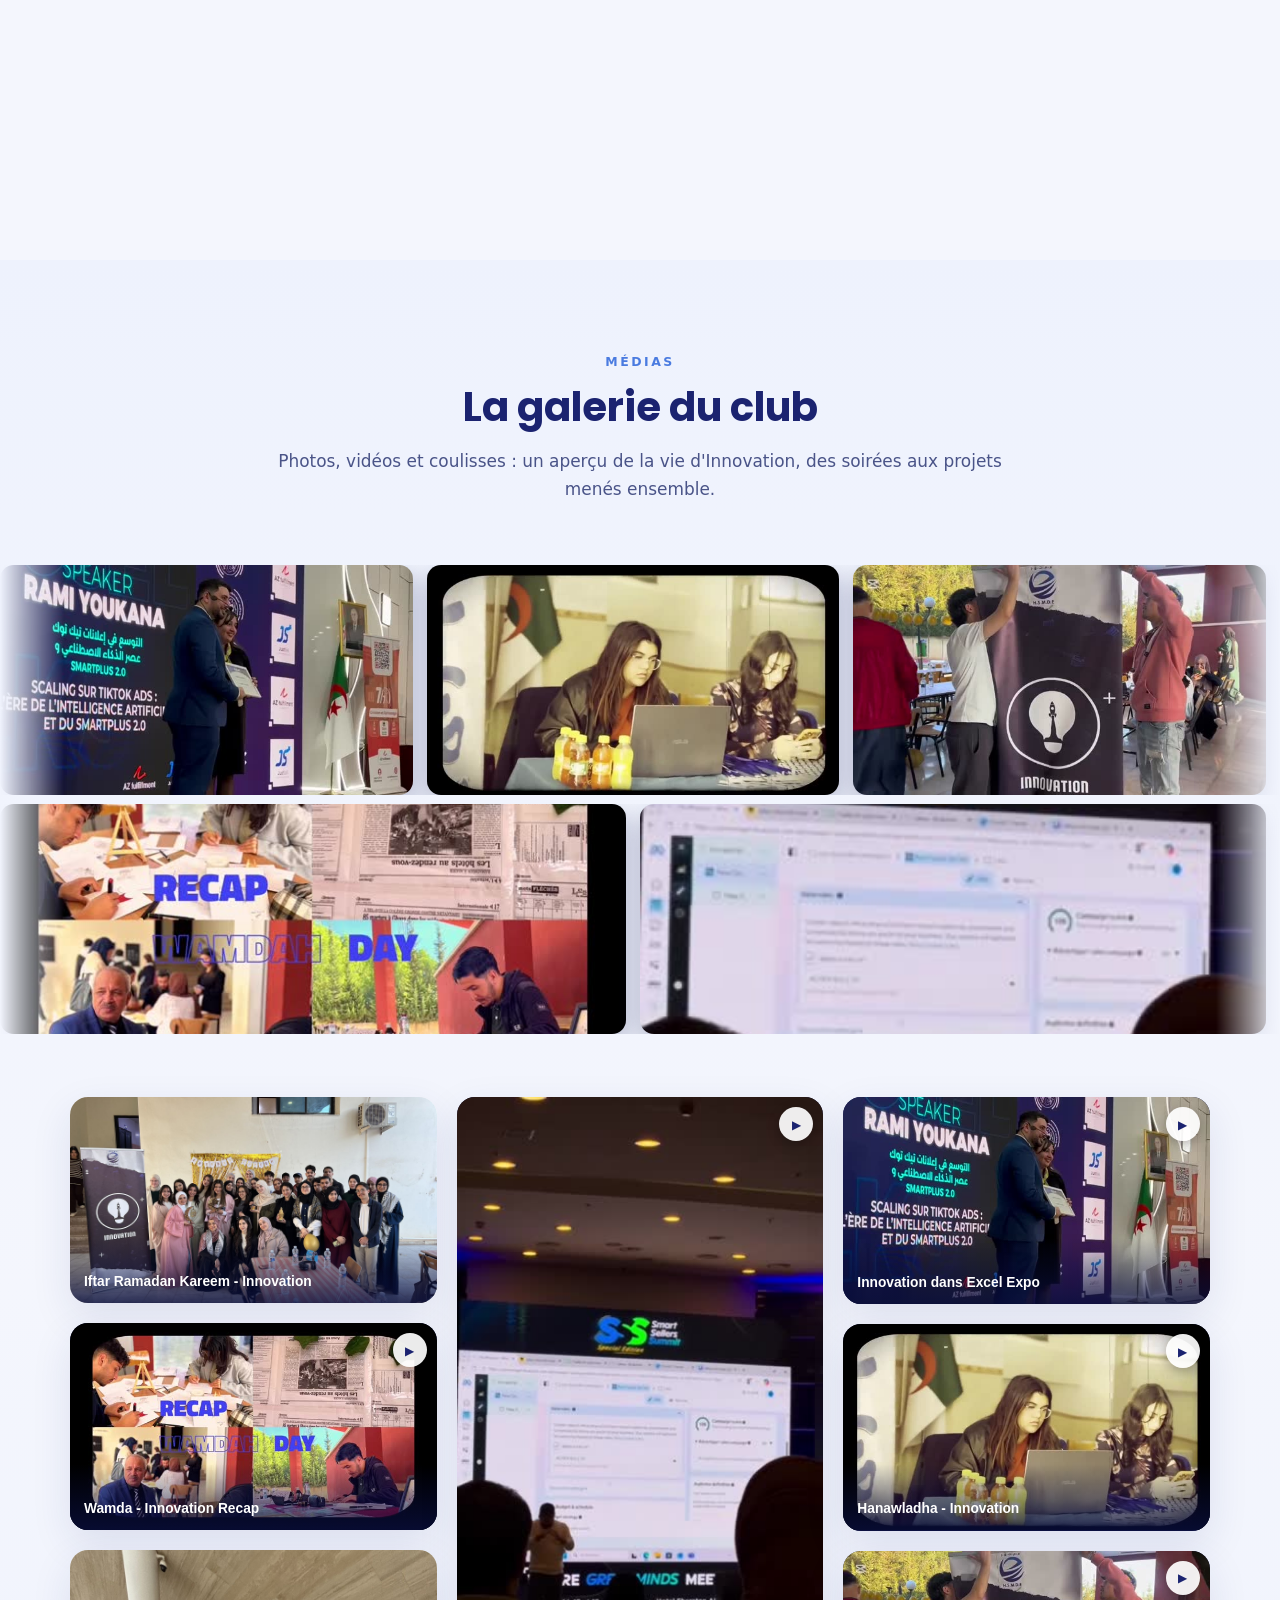
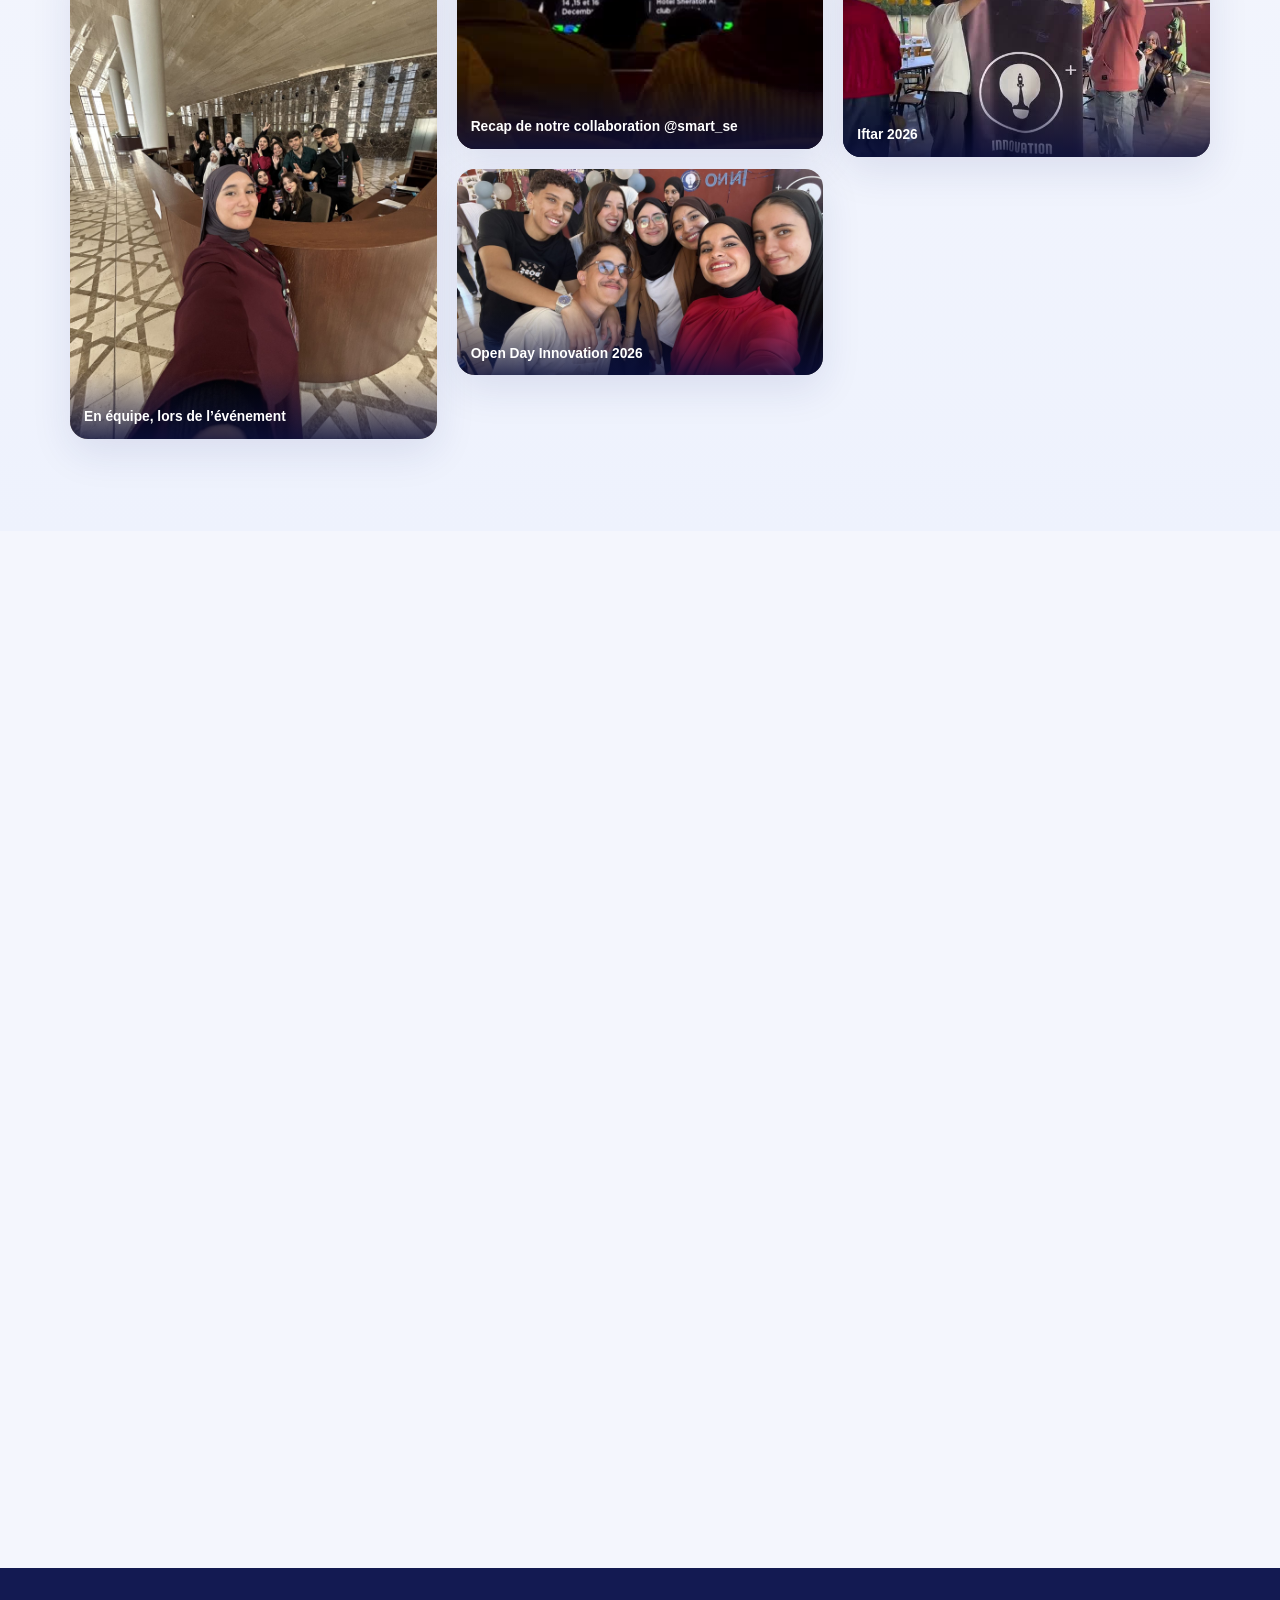
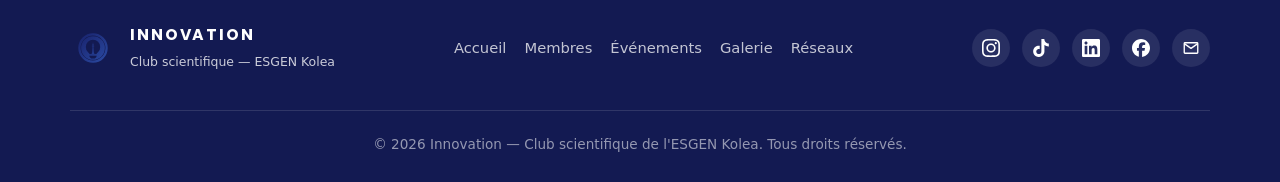
==== commit 1a78cd8a: "Refondre les départements en bandes dépliables et rendre responsable/photo modifiables depuis l'admi" ====
--- a/index.html
+++ b/index.html
@@ -90,6 +90,15 @@
 
   <!-- ===== Symbole du logo du club (anneau + ampoule), réutilisé dans tout le site ===== -->
   <svg class="svg-defs" aria-hidden="true" focusable="false">
+    <!-- Filtre duotone marine/bleu pour le portrait des bandes départements -->
+    <filter id="duo" color-interpolation-filters="sRGB">
+      <feColorMatrix type="matrix" values=".33 .33 .33 0 0 .33 .33 .33 0 0 .33 .33 .33 0 0 0 0 0 1 0"/>
+      <feComponentTransfer>
+        <feFuncR type="table" tableValues="0.106 0.9"/>
+        <feFuncG type="table" tableValues="0.137 0.94"/>
+        <feFuncB type="table" tableValues="0.44 1"/>
+      </feComponentTransfer>
+    </filter>
     <defs>
       <linearGradient id="innovGrad" x1="60" y1="60" x2="440" y2="440" gradientUnits="userSpaceOnUse">
         <stop offset="0" stop-color="#161d66"/>
@@ -329,68 +338,80 @@
         </div>
 
         <h3 class="sub-title sub-title-spaced reveal">Nos départements</h3>
-        <p class="dept-hint reveal">Survole un département pour voir son responsable, clique pour découvrir sa mission →</p>
-        <div class="dept-grid">
-          <button type="button" class="dept-card reveal" data-dept="re" aria-haspopup="dialog">
-            <span class="dept-peek" aria-hidden="true">
-              <img src="photos/re.jpg" alt="" loading="lazy" onerror="this.remove()">
-              <span class="dept-peek-cap">
-                <span class="dept-peek-role">Responsable du département</span>
-                <span class="dept-peek-name">Bousmaha Chakib Amine</span>
-              </span>
-            </span>
-            <span class="dept-icon" aria-hidden="true">
-              <svg viewBox="0 0 24 24"><circle cx="6" cy="12" r="3"/><circle cx="18" cy="12" r="3"/><path d="M9 12h6"/></svg>
-            </span>
-            <span class="dept-name">RE</span>
-            <span class="dept-sub">Relation externe</span>
-            <span class="dept-more">Découvrir <span class="dept-arrow">→</span></span>
-          </button>
-          <button type="button" class="dept-card reveal" data-dept="rh" aria-haspopup="dialog">
-            <span class="dept-peek" aria-hidden="true">
-              <img src="photos/rh.jpg" alt="" loading="lazy" onerror="this.remove()">
-              <span class="dept-peek-cap">
-                <span class="dept-peek-role">Responsable du département</span>
-                <span class="dept-peek-name">Zenati Aya</span>
-              </span>
-            </span>
-            <span class="dept-icon" aria-hidden="true">
-              <svg viewBox="0 0 24 24"><path d="M16 21v-2a4 4 0 0 0-4-4H6a4 4 0 0 0-4 4v2"/><circle cx="9" cy="7" r="4"/><path d="M22 21v-2a4 4 0 0 0-3-3.87M16 3.13a4 4 0 0 1 0 7.75"/></svg>
-            </span>
-            <span class="dept-name">RH</span>
-            <span class="dept-sub">Ressources humaines</span>
-            <span class="dept-more">Découvrir <span class="dept-arrow">→</span></span>
-          </button>
-          <button type="button" class="dept-card reveal" data-dept="media" aria-haspopup="dialog">
-            <span class="dept-peek" aria-hidden="true">
-              <img src="photos/media.jpg" alt="" loading="lazy" onerror="this.remove()">
-              <span class="dept-peek-cap">
-                <span class="dept-peek-role">Responsable du département</span>
-                <span class="dept-peek-name">Nait Mohamed Amani</span>
-              </span>
-            </span>
-            <span class="dept-icon" aria-hidden="true">
-              <svg viewBox="0 0 24 24"><path d="M23 19a2 2 0 0 1-2 2H3a2 2 0 0 1-2-2V8a2 2 0 0 1 2-2h4l2-3h6l2 3h4a2 2 0 0 1 2 2z"/><circle cx="12" cy="13" r="4"/></svg>
-            </span>
-            <span class="dept-name">Média et communication</span>
-            <span class="dept-sub">Photo, vidéo &amp; contenus</span>
-            <span class="dept-more">Découvrir <span class="dept-arrow">→</span></span>
-          </button>
-          <button type="button" class="dept-card reveal" data-dept="formation" aria-haspopup="dialog">
-            <span class="dept-peek" aria-hidden="true">
-              <img src="photos/formation.jpg" alt="" loading="lazy" onerror="this.remove()">
-              <span class="dept-peek-cap">
-                <span class="dept-peek-role">Responsable du département</span>
-                <span class="dept-peek-name">Baha Eddine Benhaj Taher</span>
-              </span>
-            </span>
-            <span class="dept-icon" aria-hidden="true">
-              <svg viewBox="0 0 24 24"><path d="M22 10 12 5 2 10l10 5 10-5Z"/><path d="M6 12.5V17c0 1.7 2.7 3 6 3s6-1.3 6-3v-4.5"/><path d="M22 10v6"/></svg>
-            </span>
-            <span class="dept-name">Formation</span>
-            <span class="dept-sub">Ateliers &amp; partage</span>
-            <span class="dept-more">Découvrir <span class="dept-arrow">→</span></span>
-          </button>
+        <p class="dept-hint reveal">Touche une bande pour l’ouvrir, puis touche le profil du responsable.</p>
+        <div class="dept-bands reveal" id="deptBands">
+          <div class="dept-band on" data-dept="re" tabindex="0" aria-expanded="true" style="--c:#1b2370">
+            <div class="dept-in">
+              <span class="dept-big" aria-hidden="true">RE</span>
+              <span class="dept-vt">Relation externe</span>
+              <div class="dept-txt">
+                <span class="dept-tag">Département 1/4</span>
+                <h4>Relation externe</h4>
+                <p>Partenariats, sponsors et intervenants : on ouvre les portes du club vers le monde professionnel.</p>
+                <button type="button" class="dept-who" data-dept-open="re">Bousmaha Chakib Amine · voir le profil →</button>
+              </div>
+              <div class="dept-ph">
+                <img class="a" src="photos/re.jpg" alt="" loading="lazy">
+                <img class="b" src="photos/re.jpg" alt="Responsable du département — Relation externe" loading="lazy">
+                <span class="dept-ini" aria-hidden="true">BC</span>
+                <i class="dept-ring" aria-hidden="true"></i>
+              </div>
+            </div>
+          </div>
+          <div class="dept-band" data-dept="rh" tabindex="0" aria-expanded="false" style="--c:#27339a">
+            <div class="dept-in">
+              <span class="dept-big" aria-hidden="true">RH</span>
+              <span class="dept-vt">Ressources humaines</span>
+              <div class="dept-txt">
+                <span class="dept-tag">Département 2/4</span>
+                <h4>Ressources humaines</h4>
+                <p>Recrutement, cohésion et suivi des membres : on fait grandir l’équipe et on la garde soudée.</p>
+                <button type="button" class="dept-who" data-dept-open="rh">Zenati Aya · voir le profil →</button>
+              </div>
+              <div class="dept-ph">
+                <img class="a" src="photos/rh.jpg" alt="" loading="lazy">
+                <img class="b" src="photos/rh.jpg" alt="Responsable du département — Ressources humaines" loading="lazy">
+                <span class="dept-ini" aria-hidden="true">ZA</span>
+                <i class="dept-ring" aria-hidden="true"></i>
+              </div>
+            </div>
+          </div>
+          <div class="dept-band" data-dept="media" tabindex="0" aria-expanded="false" style="--c:#3446c4">
+            <div class="dept-in">
+              <span class="dept-big" aria-hidden="true">M&amp;C</span>
+              <span class="dept-vt">Média et communication</span>
+              <div class="dept-txt">
+                <span class="dept-tag">Département 3/4</span>
+                <h4>Média et communication</h4>
+                <p>Photo, vidéo et contenus : on raconte le club et on fait briller chaque projet sur nos réseaux.</p>
+                <button type="button" class="dept-who" data-dept-open="media">Nait Mohamed Amani · voir le profil →</button>
+              </div>
+              <div class="dept-ph">
+                <img class="a" src="photos/media.jpg" alt="" loading="lazy">
+                <img class="b" src="photos/media.jpg" alt="Responsable du département — Média et communication" loading="lazy">
+                <span class="dept-ini" aria-hidden="true">NA</span>
+                <i class="dept-ring" aria-hidden="true"></i>
+              </div>
+            </div>
+          </div>
+          <div class="dept-band" data-dept="formation" tabindex="0" aria-expanded="false" style="--c:#4a5cdc">
+            <div class="dept-in">
+              <span class="dept-big" aria-hidden="true">F</span>
+              <span class="dept-vt">Formation</span>
+              <div class="dept-txt">
+                <span class="dept-tag">Département 4/4</span>
+                <h4>Formation</h4>
+                <p>Ateliers, mentorat et partage : on transforme la curiosité en compétences concrètes.</p>
+                <button type="button" class="dept-who" data-dept-open="formation">Baha Eddine Benhaj Taher · voir le profil →</button>
+              </div>
+              <div class="dept-ph">
+                <img class="a" src="photos/formation.jpg" alt="" loading="lazy">
+                <img class="b" src="photos/formation.jpg" alt="Responsable du département — Formation" loading="lazy">
+                <span class="dept-ini" aria-hidden="true">BT</span>
+                <i class="dept-ring" aria-hidden="true"></i>
+              </div>
+            </div>
+          </div>
         </div>
 
       </div>
--- a/styles.css
+++ b/styles.css
@@ -387,200 +387,246 @@
   color: var(--text);
   margin-top: 3px;
 }
-.dept-grid {
-  display: grid;
-  grid-template-columns: repeat(auto-fit, minmax(215px, 1fr));
-  gap: 22px;
-}
-/* Cartes départements : style « bannière » — liseré dégradé en haut,
-   icône en badge, libellé centré, pastille « Découvrir » */
-.dept-card {
+/* ---------- Départements : bandes dépliables ----------
+   Quatre bandes inclinées ; la bande ouverte (survol au pointeur,
+   tap au doigt) révèle la mission et le portrait du responsable,
+   éclairé par la lampe du curseur. Adapté du fichier « Départements »
+   au thème clair du site (marine #1b2370, bleu #4a7be0). */
+.dept-bands {
+  display: flex;
+  height: 520px;
+  border-radius: 22px;
+  overflow: hidden;
+  box-shadow: 0 22px 55px rgba(27, 35, 112, .22);
+  background: #fff;
+  isolation: isolate;
+}
+.dept-band {
+  --c: var(--navy);
+  flex: 1;
   position: relative;
-  display: flex;
-  flex-direction: column;
+  overflow: hidden;
+  cursor: pointer;
+  transform: skewX(-7deg);
+  margin: 0 -14px;
+  background: var(--c);
+  border-right: 2px solid #fff;
+  outline: none;
+  transition: flex .7s cubic-bezier(.2, .9, .2, 1), background .5s;
+}
+.dept-band:first-child { margin-left: -28px; }
+.dept-band:last-child { margin-right: -28px; border-right: 0; }
+.dept-band.on { flex: 4.4; background: #eef0ff; }
+.dept-band:focus-visible { box-shadow: inset 0 0 0 3px rgba(74, 123, 224, .9); }
+/* Halo doux suivant le curseur dans la bande ouverte */
+.dept-band::after {
+  content: "";
+  position: absolute;
+  inset: 0;
+  background: radial-gradient(circle 220px at var(--gx, 50%) var(--gy, 50%), rgba(60, 80, 230, .18), transparent);
+  opacity: 0;
+  transition: opacity .3s;
+  pointer-events: none;
+}
+.dept-band.on:hover::after { opacity: 1; }
+.dept-in {
+  position: absolute;
+  inset: 0;
+  transform: skewX(7deg) scale(1.12);
+  padding: 28px 40px;
+}
+/* Grande lettre en contour, décalée à droite quand la bande est ouverte */
+.dept-big {
+  position: absolute;
+  left: 50%;
+  top: 50%;
+  font: 900 min(26vw, 230px)/1 "Poppins", "Segoe UI", system-ui, sans-serif;
+  color: transparent;
+  -webkit-text-stroke: 2px rgba(255, 255, 255, .55);
+  transform: translate(calc(-50% + var(--px, 0px)), calc(-50% + var(--py, 0px)));
+  transition: left .6s, opacity .6s, -webkit-text-stroke-color .6s;
+  opacity: .5;
+  pointer-events: none;
+  white-space: nowrap;
+}
+.dept-band.on .dept-big {
+  left: 68%;
+  opacity: 1;
+  -webkit-text-stroke-color: rgba(27, 35, 112, .14);
+}
+/* Titre vertical sur la bande repliée */
+.dept-vt {
+  position: absolute;
+  left: 50%;
+  bottom: 30px;
+  writing-mode: vertical-rl;
+  transform: translateX(-50%) rotate(180deg);
+  font: 600 .82rem "Poppins", "Segoe UI", system-ui, sans-serif;
+  letter-spacing: .14em;
+  text-transform: uppercase;
+  color: #fff;
+  transition: opacity .4s;
+  white-space: nowrap;
+}
+.dept-band.on .dept-vt { opacity: 0; }
+/* Contenu de la bande ouverte */
+.dept-txt {
+  position: absolute;
+  left: 40px;
+  top: 50%;
+  width: 44%;
+  color: var(--navy);
+  transform: translateY(-50%);
+  opacity: 0;
+  transition: opacity .5s;
+  pointer-events: none;
+}
+.dept-band.on .dept-txt { opacity: 1; transition-delay: .3s; }
+.dept-tag {
+  display: block;
+  font-size: .68rem;
+  font-weight: 700;
+  letter-spacing: .2em;
+  text-transform: uppercase;
+  opacity: .65;
+}
+.dept-txt h4 {
+  font-size: clamp(1.35rem, 2.6vw, 1.95rem);
+  line-height: 1.08;
+  margin: 8px 0 12px;
+}
+.dept-txt p {
+  font-size: .92rem;
+  line-height: 1.5;
+  color: var(--text);
+}
+/* Pastille « responsable · voir le profil » → ouvre le panneau existant */
+.dept-who {
+  margin-top: 20px;
+  display: inline-block;
+  background: var(--navy);
+  color: #fff;
+  padding: 9px 18px;
+  border: 0;
+  border-radius: 999px;
+  font: 600 .8rem "Poppins", "Segoe UI", system-ui, sans-serif;
+  cursor: pointer;
+  pointer-events: auto;
+  transition: background .2s, transform .15s;
+  max-width: 100%;
+}
+.dept-who:hover { background: var(--blue); }
+.dept-who:active { transform: scale(.97); }
+/* Portrait du responsable : base en duotone + révélation en couleur
+   dans le cercle suivi par le curseur (lampe) */
+.dept-ph {
+  position: absolute;
+  right: 6%;
+  bottom: 0;
+  width: 44%;
+  height: 90%;
+  opacity: 0;
+  transform: translateY(36px);
+  transition: opacity .7s .15s, transform .7s .15s;
+  cursor: none;
+  touch-action: pan-y;
+}
+.dept-band.on .dept-ph { opacity: 1; transform: none; }
+.dept-ph img {
+  position: absolute;
+  inset: 0;
+  width: 100%;
+  height: 100%;
+  object-fit: cover;
+  object-position: top;
+  border-radius: 130px 130px 0 0;
+  pointer-events: none;
+}
+.dept-ph img.a { filter: url(#duo); }
+.dept-ph .b {
+  -webkit-mask-image: radial-gradient(circle 95px at var(--mx, -999px) var(--my, -999px), #000 55%, transparent 100%);
+          mask-image: radial-gradient(circle 95px at var(--mx, -999px) var(--my, -999px), #000 55%, transparent 100%);
+}
+/* Repli sans photo : pastille aux initiales */
+.dept-ini {
+  display: none;
+  width: 62%;
+  aspect-ratio: 1;
+  margin: 14% auto 0;
+  border-radius: 50%;
+  background: var(--navy);
+  color: #fff;
   align-items: center;
-  text-align: center;
-  width: 100%;
-  font: inherit;
-  color: var(--navy);
-  cursor: pointer;
-  -webkit-appearance: none;
-  appearance: none;
-  padding: 34px 22px 28px;
-  border: 1px solid rgba(27, 35, 112, .07);
-  border-radius: 24px;
-  overflow: hidden;
-  background:
-    radial-gradient(120% 90% at 50% -10%, rgba(74, 123, 224, .16), transparent 60%),
-    linear-gradient(180deg, #ffffff 0%, #f6f8ff 100%);
-  box-shadow: var(--shadow);
-  transition: transform .35s cubic-bezier(.2, .9, .3, 1.25), box-shadow .35s, border-color .3s;
-}
-/* Liseré dégradé en haut (bannière) qui s'étend au survol */
-.dept-card::before {
+  justify-content: center;
+  font: 900 2.6rem "Poppins", "Segoe UI", system-ui, sans-serif;
+}
+.dept-ph.noimg img { display: none; }
+.dept-ph.noimg .dept-ini { display: flex; }
+/* Anneau lumineux autour du cercle de la lampe */
+.dept-ring {
+  position: absolute;
+  left: var(--mx, -999px);
+  top: var(--my, -999px);
+  width: 172px;
+  height: 172px;
+  margin: -86px 0 0 -86px;
+  border-radius: 50%;
+  border: 1.5px solid rgba(255, 255, 255, .9);
+  box-shadow: 0 0 26px rgba(90, 120, 255, .75), inset 0 0 26px rgba(255, 255, 255, .25);
+  opacity: 0;
+  transition: opacity .3s;
+  pointer-events: none;
+  z-index: 3;
+}
+.dept-ph:hover .dept-ring { opacity: 1; }
+/* Éclat qui balaie le portrait à l'ouverture de la bande */
+.dept-ph::before {
   content: "";
   position: absolute;
-  top: 0;
-  left: 0;
-  right: 0;
-  height: 5px;
-  background: linear-gradient(90deg, var(--navy), var(--blue-light));
-  transform: scaleX(.35);
-  transform-origin: center;
-  transition: transform .4s ease;
-}
-/* Halo dégradé au survol */
-.dept-card::after {
-  content: "";
-  position: absolute;
   inset: 0;
-  opacity: 0;
-  background: linear-gradient(140deg, rgba(74, 123, 224, .14), rgba(27, 35, 112, .05) 55%, transparent);
-  transition: opacity .4s ease;
+  border-radius: 130px 130px 0 0;
+  z-index: 2;
   pointer-events: none;
-}
-.dept-card:hover,
-.dept-card:focus-visible {
-  transform: translateY(-8px);
-  box-shadow: var(--shadow-hover);
-  border-color: rgba(27, 35, 112, .16);
-}
-.dept-card:hover::before,
-.dept-card:focus-visible::before { transform: scaleX(1); }
-.dept-card:hover::after { opacity: 1; }
-.dept-card:active { transform: translateY(-3px) scale(.99); }
-.dept-card > span { position: relative; z-index: 1; }
-.dept-icon {
-  display: grid;
-  place-items: center;
-  width: 62px;
-  height: 62px;
-  margin-bottom: 12px;
-  border-radius: 20px;
-  background: linear-gradient(140deg, var(--navy), var(--blue));
-  box-shadow: 0 10px 24px rgba(27, 35, 112, .28);
-  transition: transform .45s cubic-bezier(.34, 1.56, .64, 1);
-}
-.dept-icon svg {
-  width: 30px;
-  height: 30px;
-  fill: none;
-  stroke: #fff;
-  stroke-width: 1.7;
-  stroke-linecap: round;
-  stroke-linejoin: round;
-}
-.dept-card:hover .dept-icon { transform: translateY(-3px) rotate(-6deg) scale(1.06); }
-.dept-name {
-  display: block;
-  font-family: "Poppins", "Segoe UI", system-ui, sans-serif;
-  font-weight: 700;
-  font-size: 1.25rem;
-  letter-spacing: .02em;
-  color: var(--navy);
-  margin-bottom: 4px;
-  transition: transform .3s ease, color .3s ease;
-}
-.dept-sub {
-  display: block;
-  font-size: .9rem;
-  color: var(--text);
-}
-.dept-more {
-  display: inline-flex;
-  align-items: center;
-  gap: 6px;
-  margin-top: 16px;
-  padding: .45em 1.15em;
-  border-radius: 999px;
-  border: 1px solid rgba(27, 35, 112, .16);
-  background: rgba(255, 255, 255, .85);
-  font-size: .8rem;
-  font-weight: 600;
-  color: var(--navy);
-  transition: background .3s, color .3s, border-color .3s;
-}
-.dept-arrow { display: inline-block; transition: transform .3s ease; }
-.dept-card:hover .dept-more {
-  background: var(--navy);
-  border-color: var(--navy);
-  color: #fff;
-}
-.dept-card:hover .dept-name { color: var(--blue); }
-.dept-card:hover .dept-more .dept-arrow { transform: translateX(4px); }
+  background: linear-gradient(105deg, transparent 38%, rgba(255, 255, 255, .75) 48%, rgba(90, 120, 255, .5) 54%, transparent 64%) -150% 0/250% 100% no-repeat;
+}
+.dept-band.on .dept-ph::before { animation: deptShim 1.5s .5s both; }
+@keyframes deptShim { to { background-position: 150% 0; } }
+/* Sur le tactile : l'anneau reste visible et le portrait va d'office */
+@media (pointer: coarse) {
+  .dept-ring { opacity: .9; }
+  .dept-ph { cursor: auto; }
+}
 .dept-hint {
   text-align: center;
   font-size: .95rem;
   margin: -8px 0 26px;
 }
-
-/* ---------- Lampe au curseur : la photo du responsable n'apparaît
-   que dans le cercle suivi par le pointeur (au survol, sans cliquer) ---------- */
-@property --r { syntax: '<length>'; inherits: false; initial-value: 0px; }
-.dept-card > .dept-peek {
-  position: absolute;
-  inset: 0;
-  z-index: 2;
-  display: block;
-  overflow: hidden;
-  border-radius: inherit;
-  pointer-events: none;
-  opacity: 0;
-  --mx: 50%;
-  --my: 50%;
-  --r: 0px;
-  background: linear-gradient(160deg, var(--navy), var(--blue));
-  -webkit-mask-image: radial-gradient(circle var(--r) at var(--mx) var(--my), #000 62%, rgba(0, 0, 0, 0) 100%);
-          mask-image: radial-gradient(circle var(--r) at var(--mx) var(--my), #000 62%, rgba(0, 0, 0, 0) 100%);
-  transition: --r .4s cubic-bezier(.2, .8, .2, 1), opacity .25s ease;
-}
-.dept-card:hover > .dept-peek,
-.dept-card:focus-visible > .dept-peek { opacity: 1; --r: 105px; }
-.dept-peek img {
-  position: absolute;
-  inset: 0;
-  width: 100%;
-  height: 100%;
-  object-fit: cover;
-  object-position: 50% 18%;
-  transform: scale(1.07) translate(var(--px, 0px), var(--py, 0px));
-  transition: transform .3s ease-out;
-}
-/* Voile sombre en bas : la légende reste lisible sur n'importe quelle photo */
-.dept-peek::after {
-  content: "";
-  position: absolute;
-  inset: 0;
-  background: linear-gradient(to top, rgba(10, 14, 48, .9), rgba(10, 14, 48, 0) 58%);
-}
-.dept-peek-cap {
-  position: absolute;
-  left: 18px;
-  right: 18px;
-  bottom: 16px;
-  z-index: 1;
-  display: flex;
-  flex-direction: column;
-  gap: 2px;
-  text-align: left;
-  color: #fff;
-}
-.dept-peek-role {
-  font-size: .68rem;
-  letter-spacing: .12em;
-  text-transform: uppercase;
-  color: #a9b6ff;
-}
-.dept-peek-name {
-  font-family: "Poppins", "Segoe UI", system-ui, sans-serif;
-  font-weight: 700;
-  font-size: 1.02rem;
-  line-height: 1.2;
-  overflow-wrap: anywhere;
+@media (max-width: 760px) {
+  .dept-bands { height: 560px; border-radius: 16px; }
+  .dept-band {
+    transform: skewX(-3deg);
+    margin: 0 -4px;
+    flex: 0 0 50px;
+  }
+  .dept-band:first-child { margin-left: -12px; }
+  .dept-band:last-child { margin-right: -12px; }
+  .dept-band.on { flex: 1 1 0; }
+  .dept-in { transform: skewX(3deg); padding: 0; }
+  .dept-big { font-size: 74px; top: 44%; }
+  .dept-band.on .dept-big { left: 60%; top: 76%; font-size: 118px; }
+  .dept-vt { font-size: .68rem; bottom: 22px; letter-spacing: .1em; }
+  .dept-txt { left: 22px; top: 26px; width: calc(100% - 40px); transform: none; }
+  .dept-tag { font-size: .6rem; letter-spacing: .14em; }
+  .dept-txt h4 { font-size: 1.2rem; margin: 6px 0 8px; }
+  .dept-txt p { font-size: .78rem; line-height: 1.45; }
+  .dept-who { min-height: 44px; margin-top: 12px; padding: 10px 14px; font-size: .74rem; line-height: 1.25; text-align: left; border-radius: 14px; }
+  .dept-ph { width: 74%; height: 42%; right: 13%; cursor: auto; }
+  .dept-ph img, .dept-ph::before { border-radius: 80px 80px 0 0; }
 }
 @media (prefers-reduced-motion: reduce) {
-  .dept-card > .dept-peek { transition: none; }
-  .dept-peek img { transition: none; transform: scale(1.07); }
+  .dept-band, .dept-txt, .dept-big, .dept-vt, .dept-ph, .dept-ring { transition: none; }
+  .dept-band.on .dept-ph::before { animation: none; }
+  .dept-ph .b { display: none; }   /* la lampe ne sert plus : la base duotone suffit */
 }
 
 /* ---------- Événements & activités ---------- */
@@ -1835,7 +1881,7 @@
   .event-card:hover .event-date,
   .member-card:hover .member-photo img,
   .member-card.at-vertex:hover .member-photo,
-  .dept-card:hover .dept-icon { transform: none; }
+  .dept-who { transform: none; }
   /* Le halo bleu du portrait ne reste pas « collé » après un tap */
   .member-card.at-vertex:hover .member-photo { filter: none; }
   .btn:hover::after { animation: none; }
